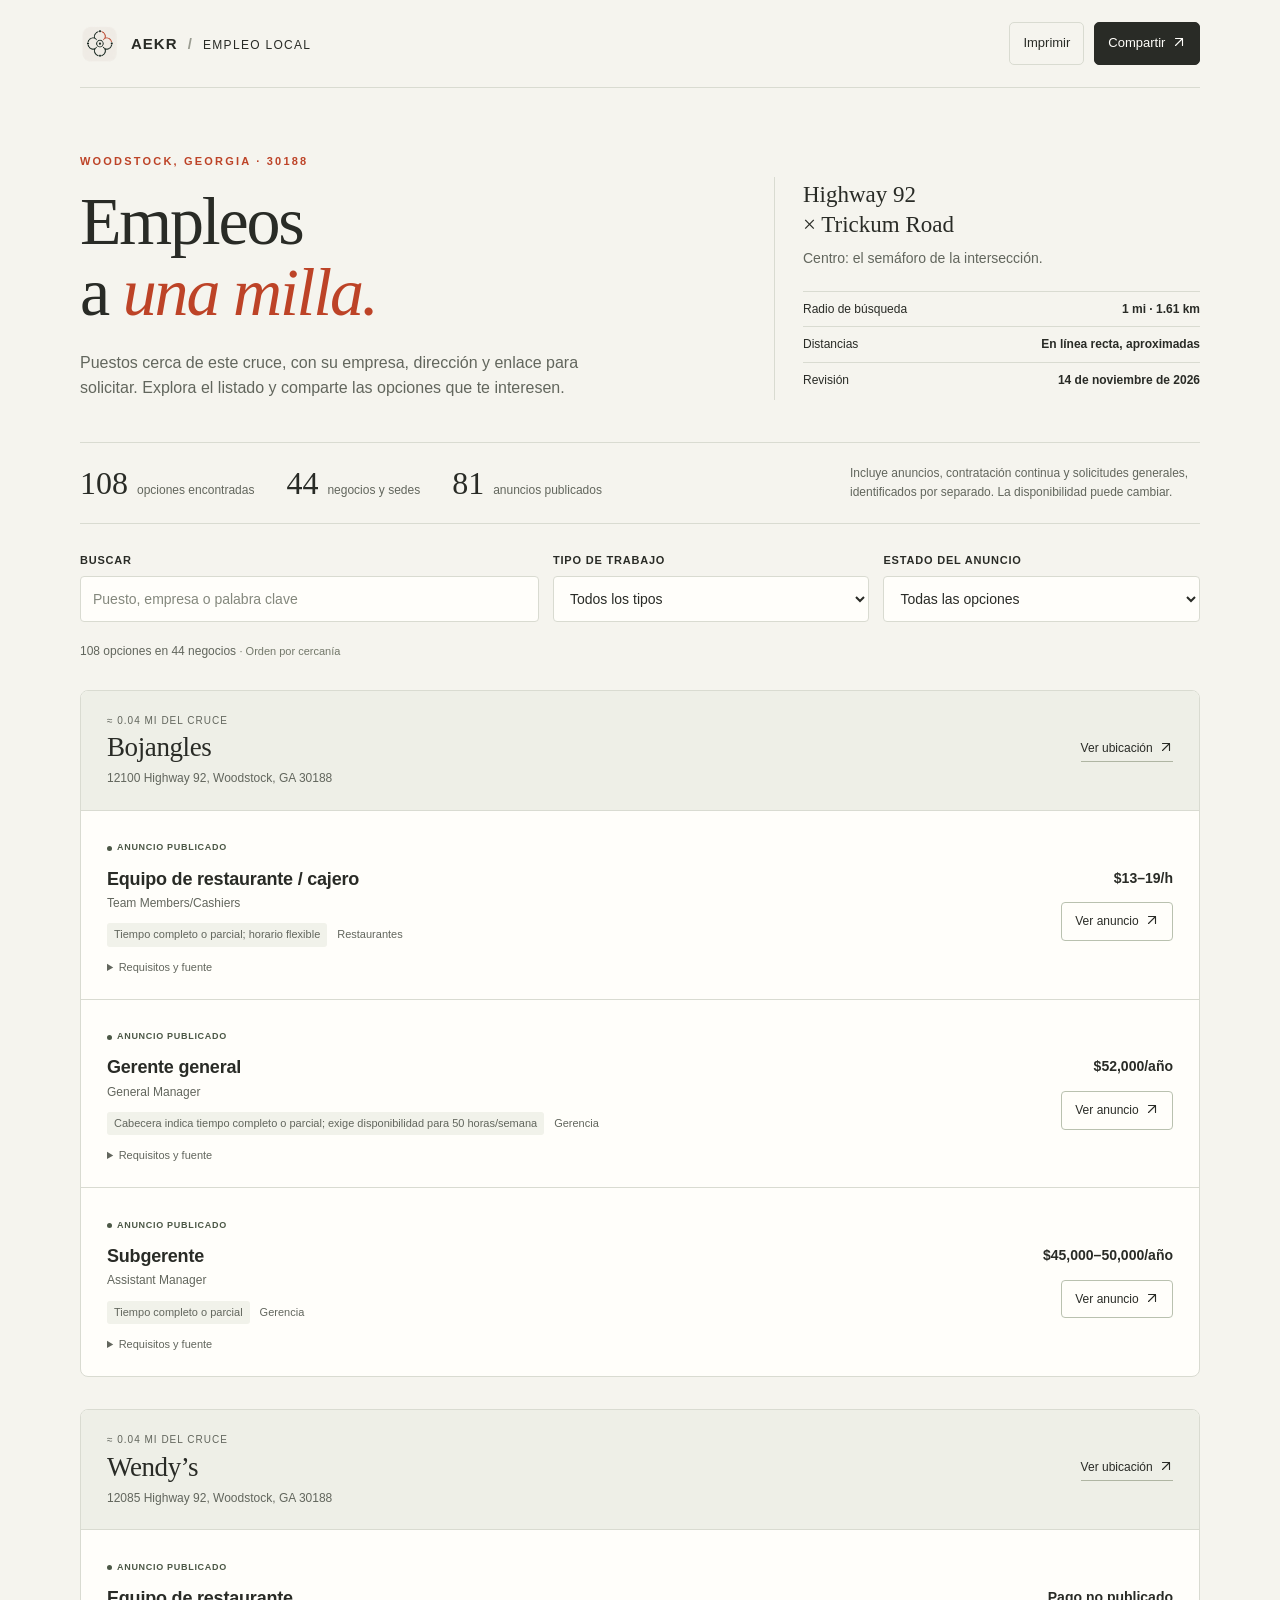
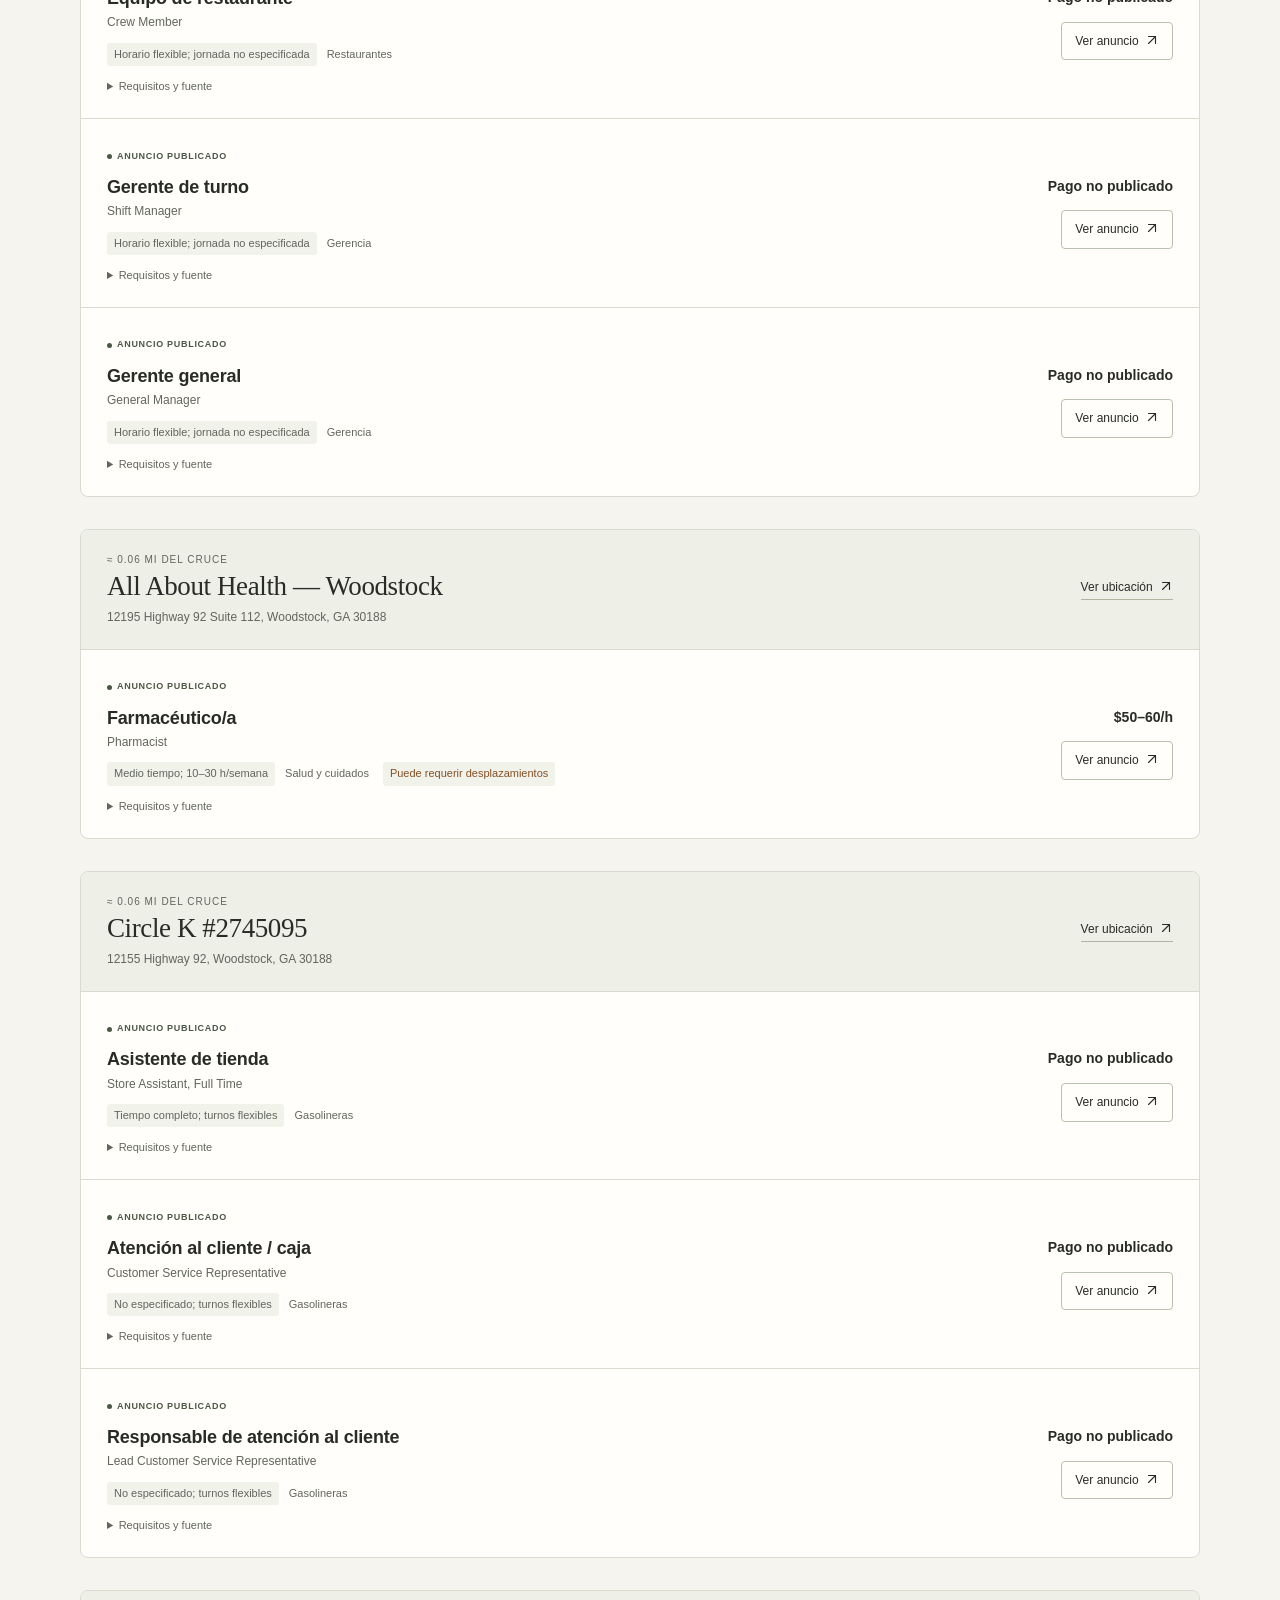
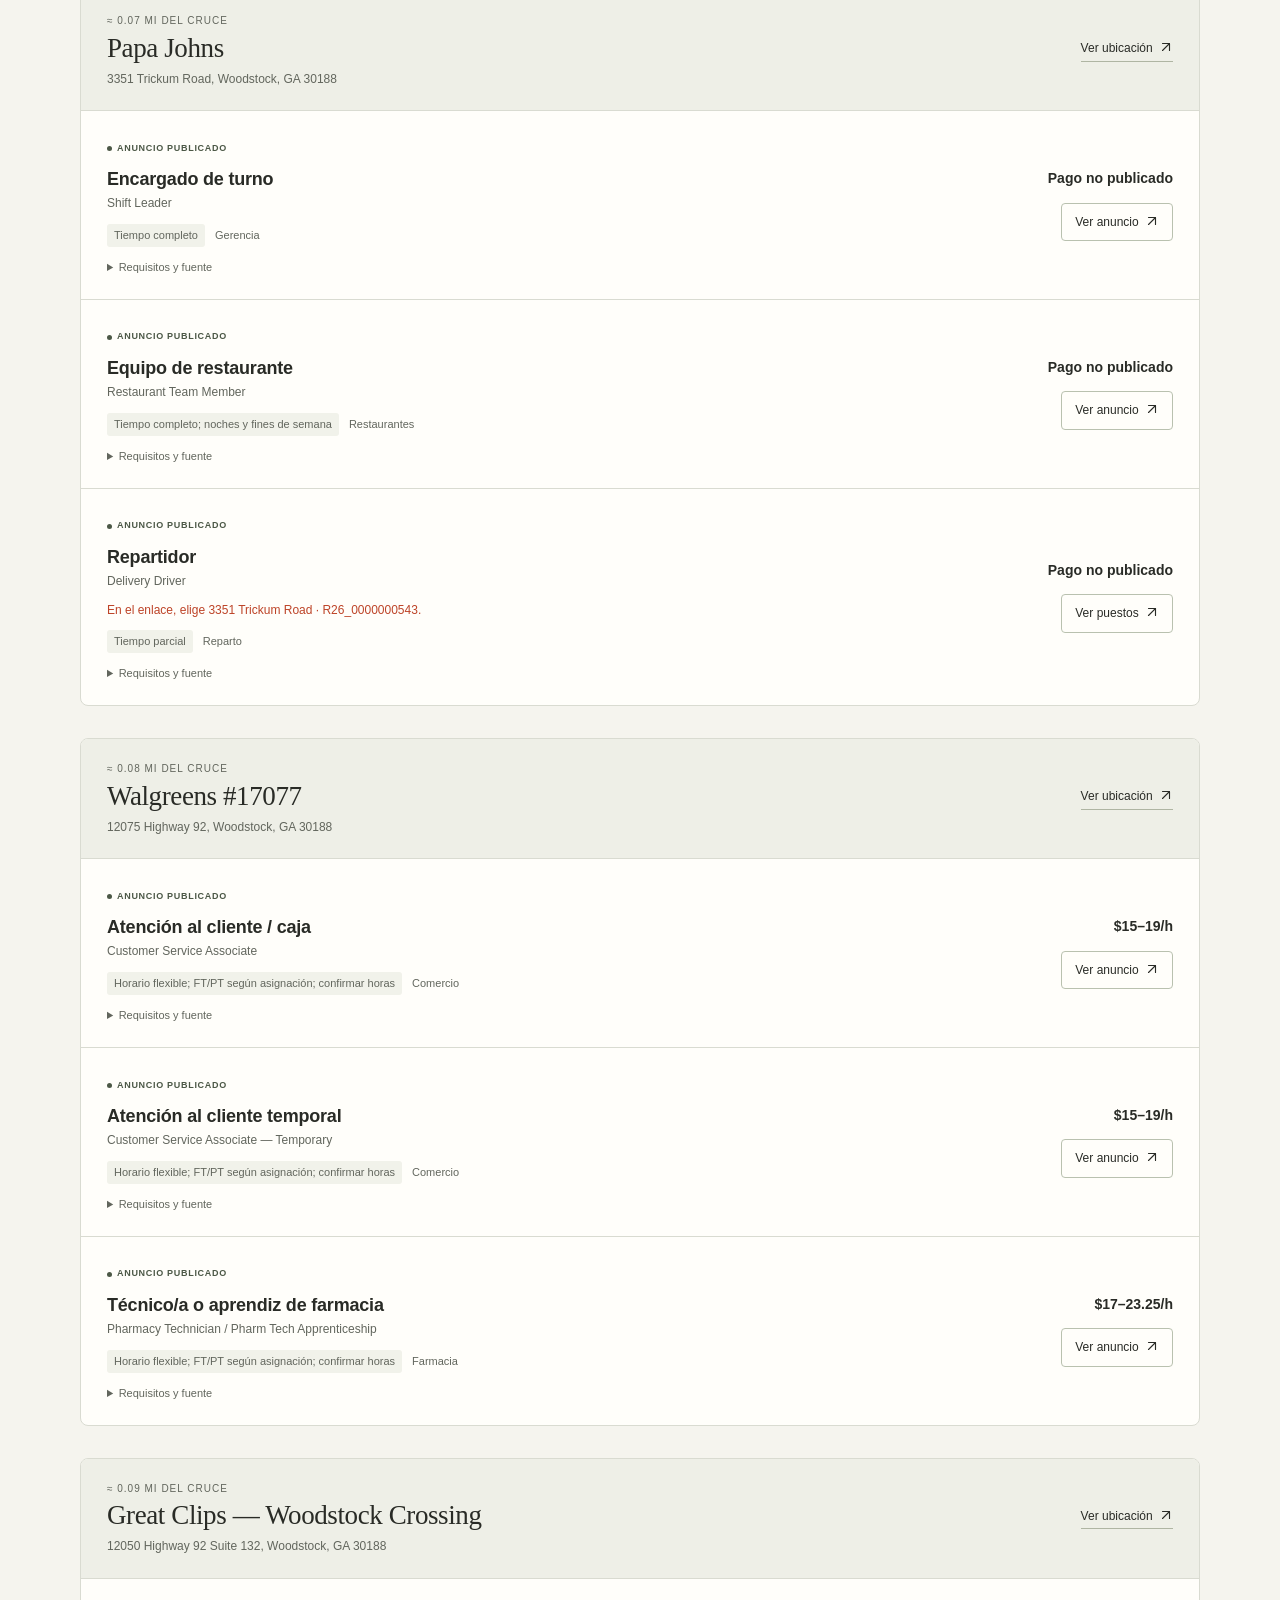
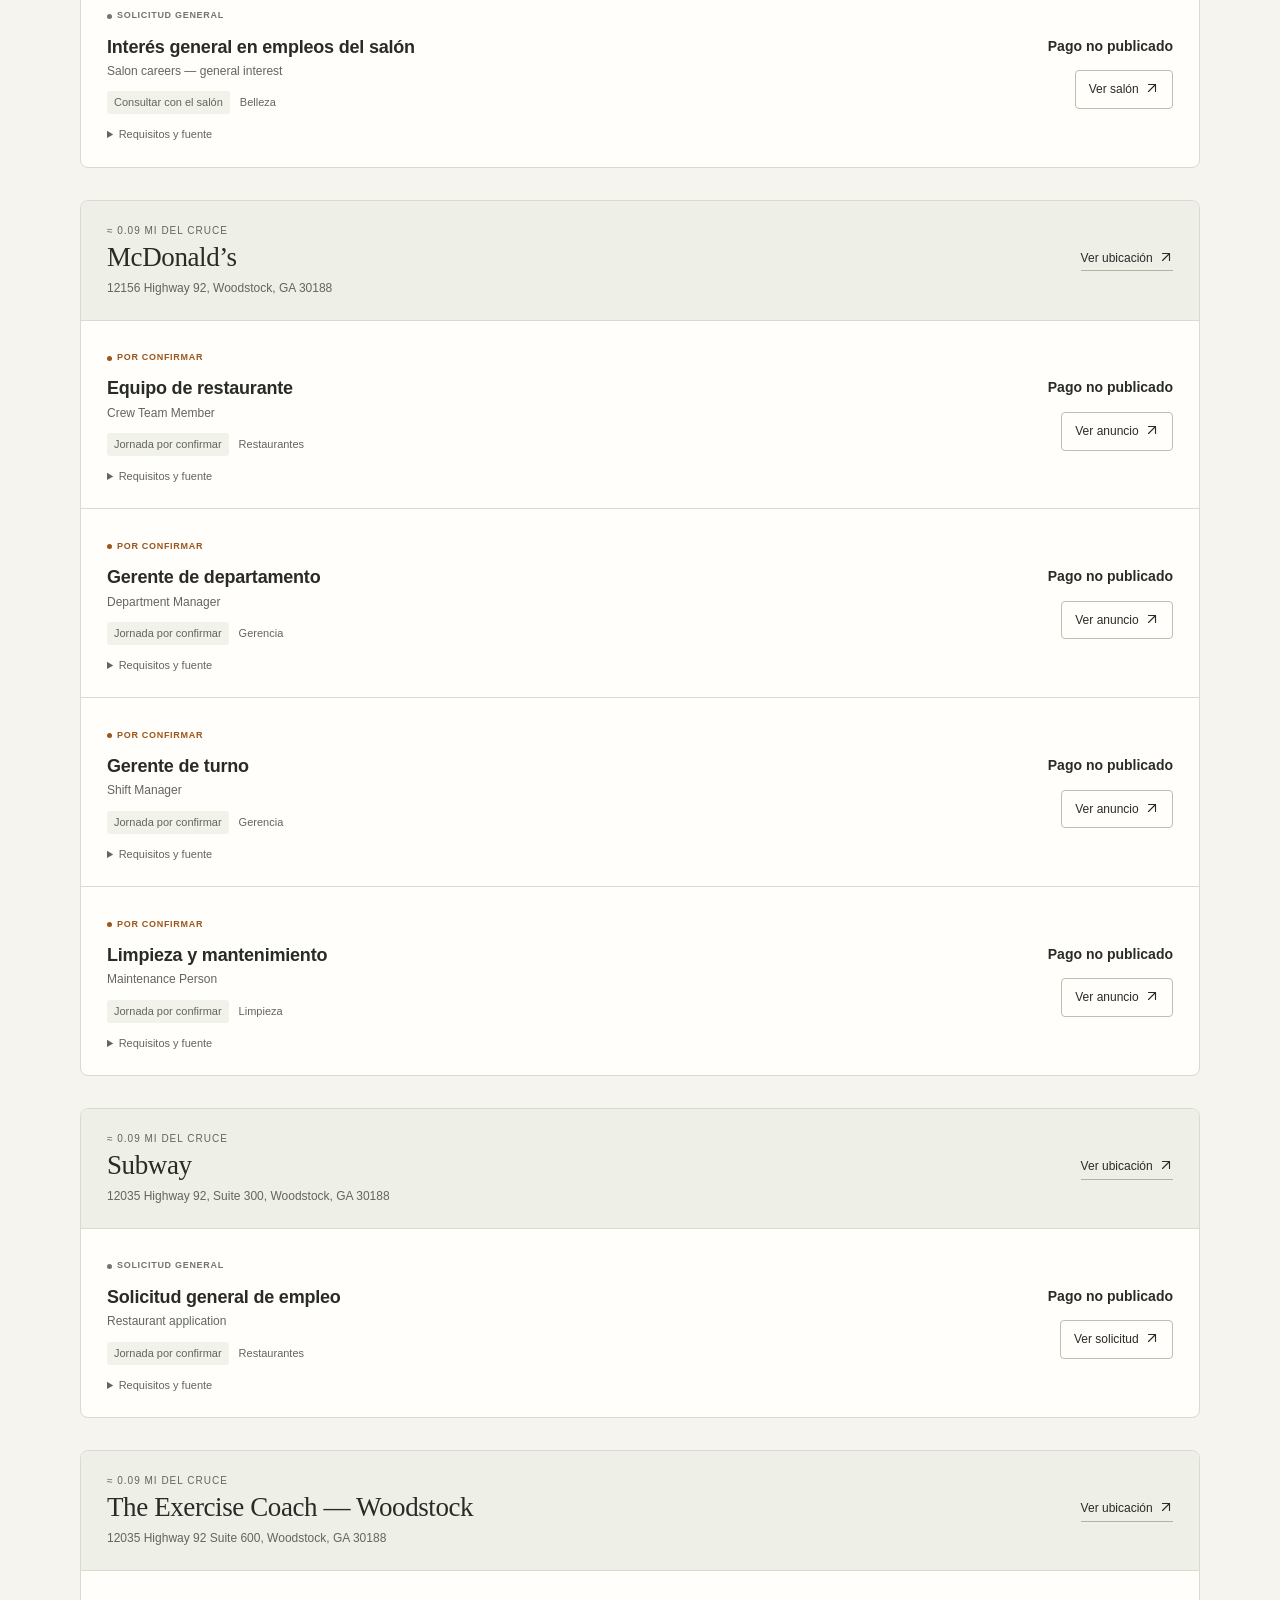
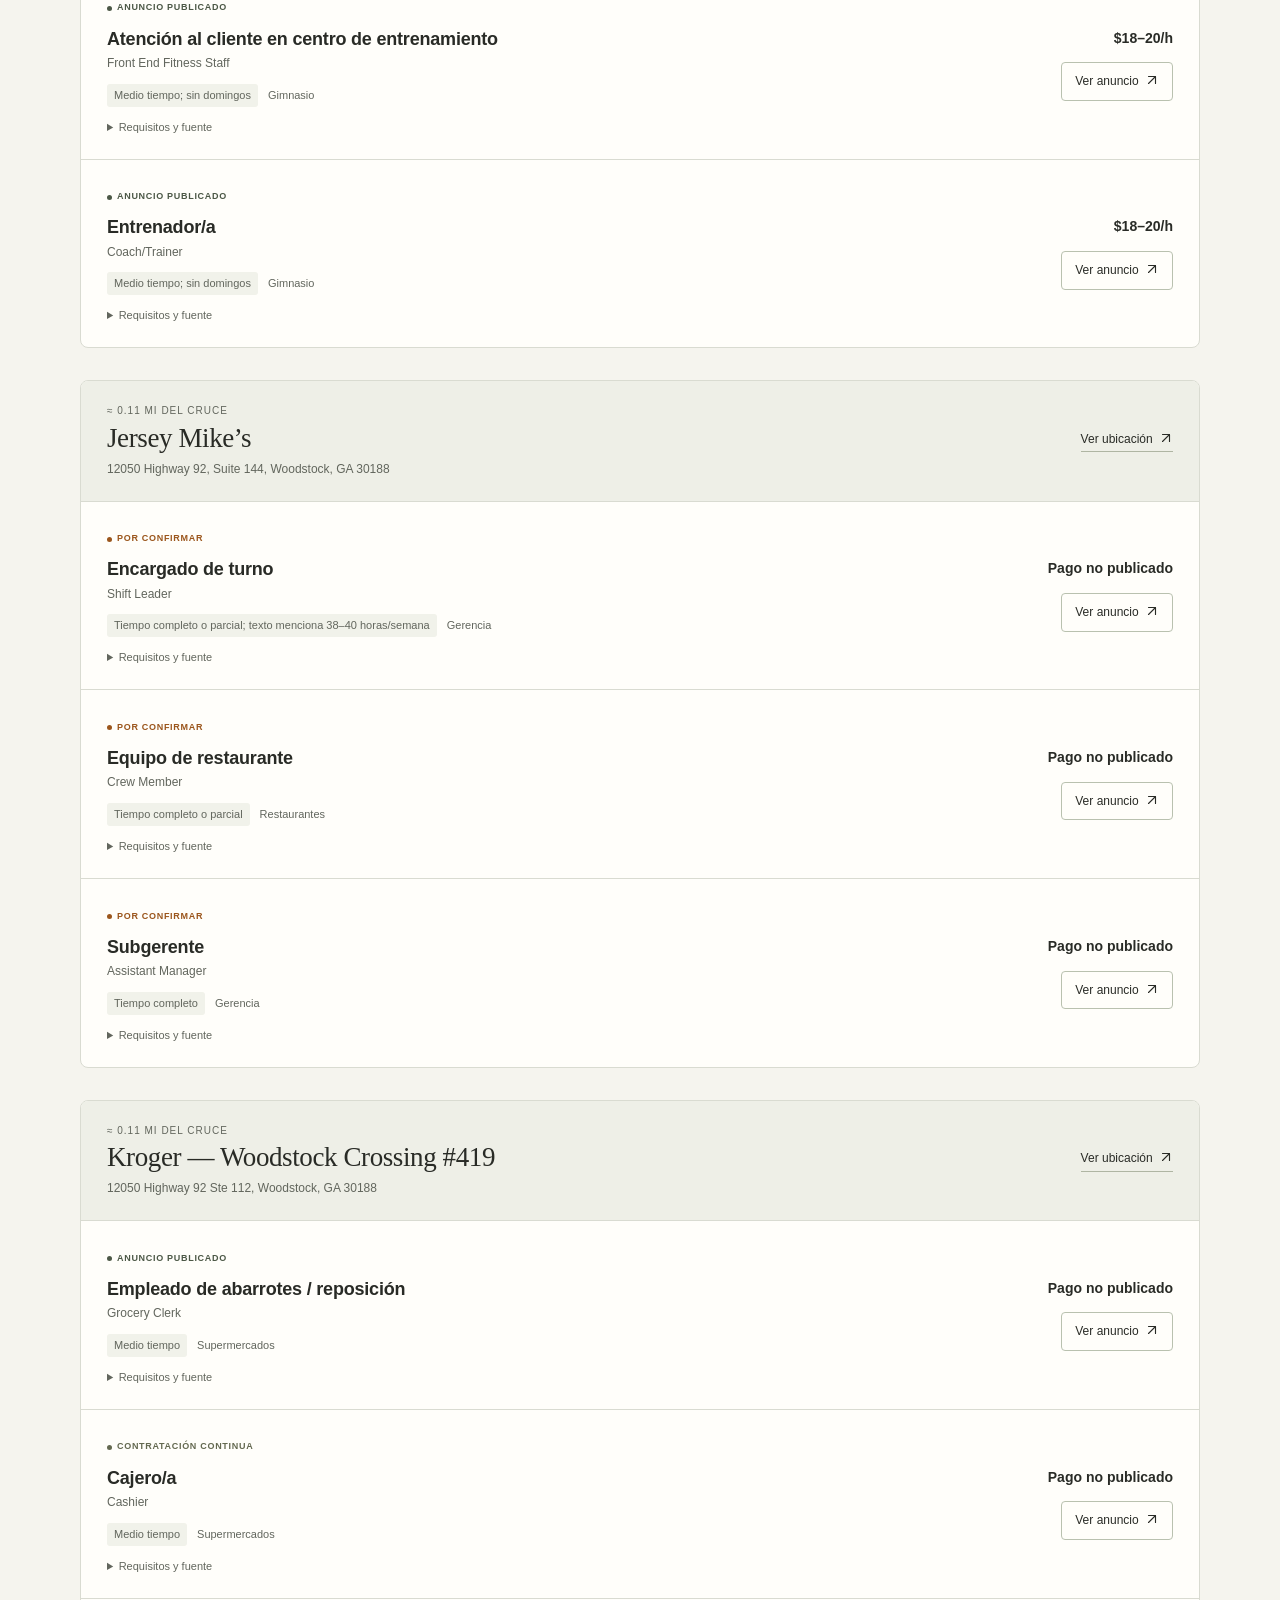
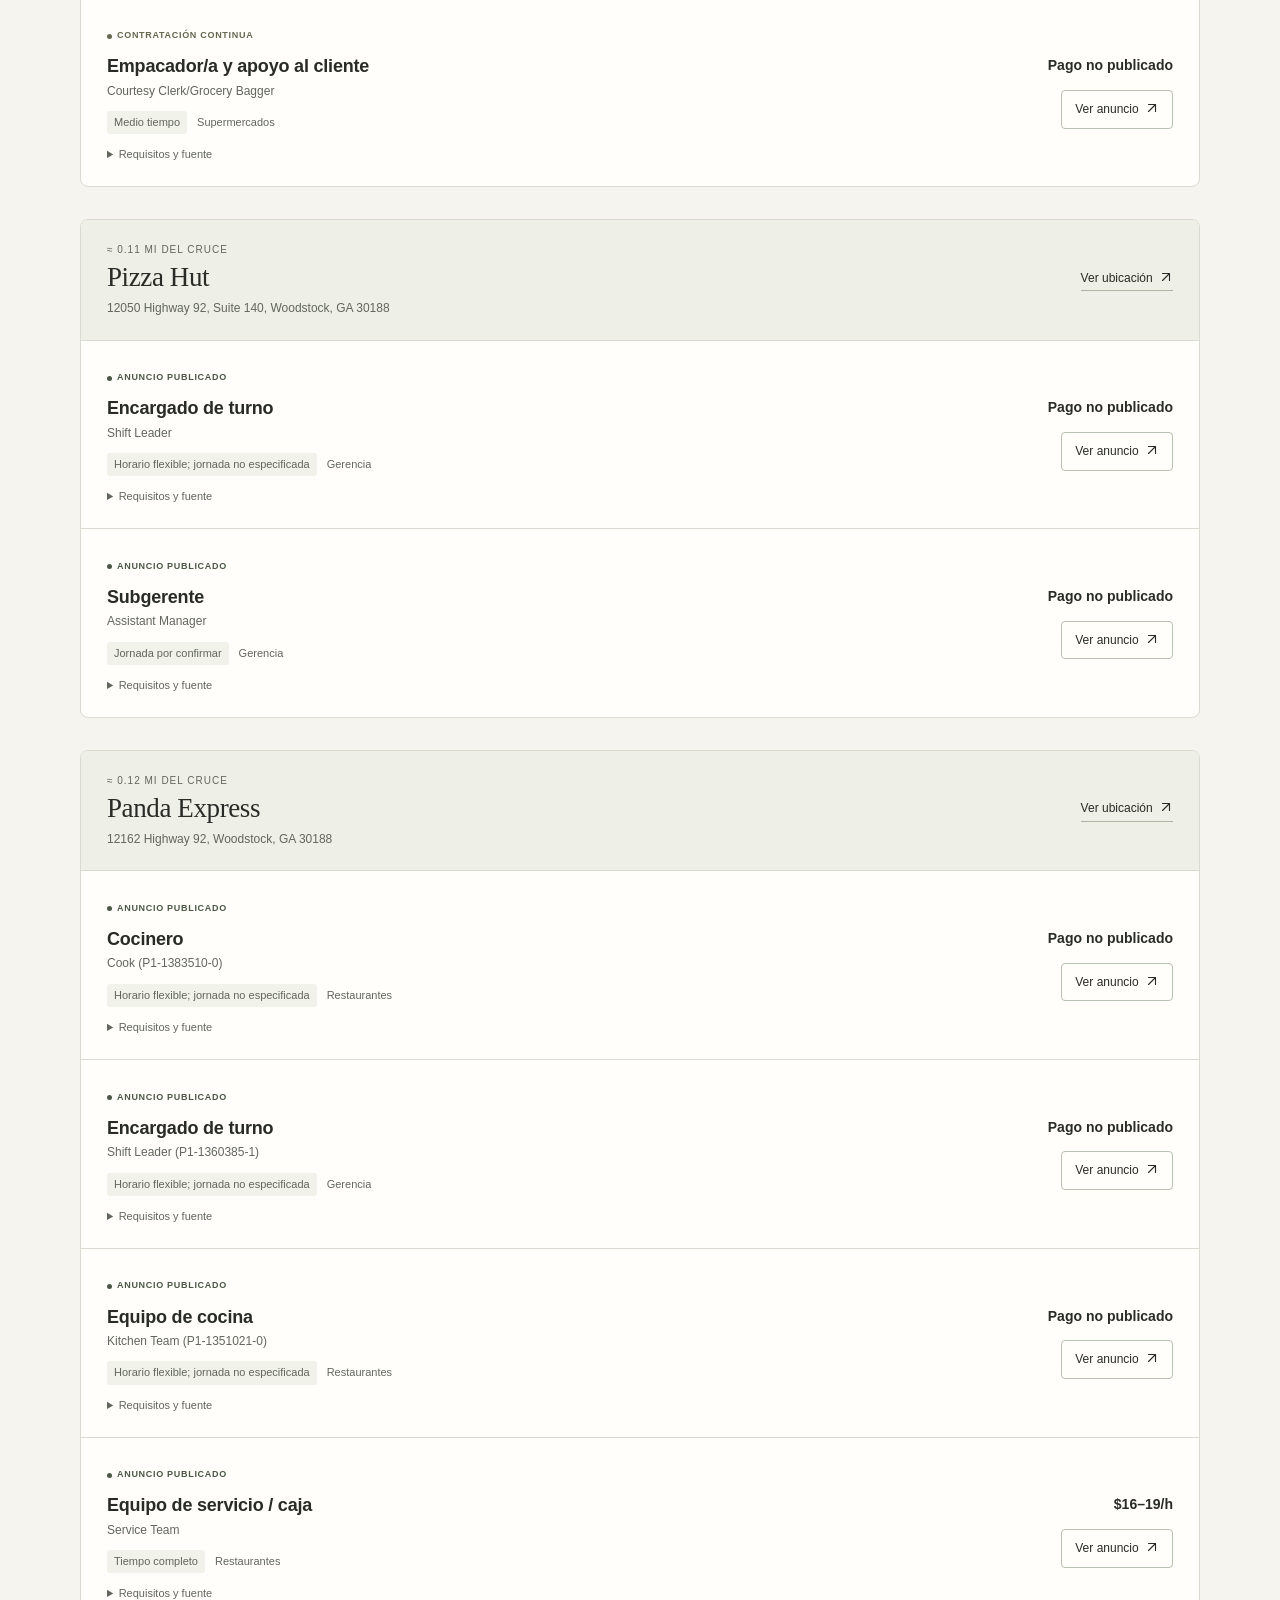
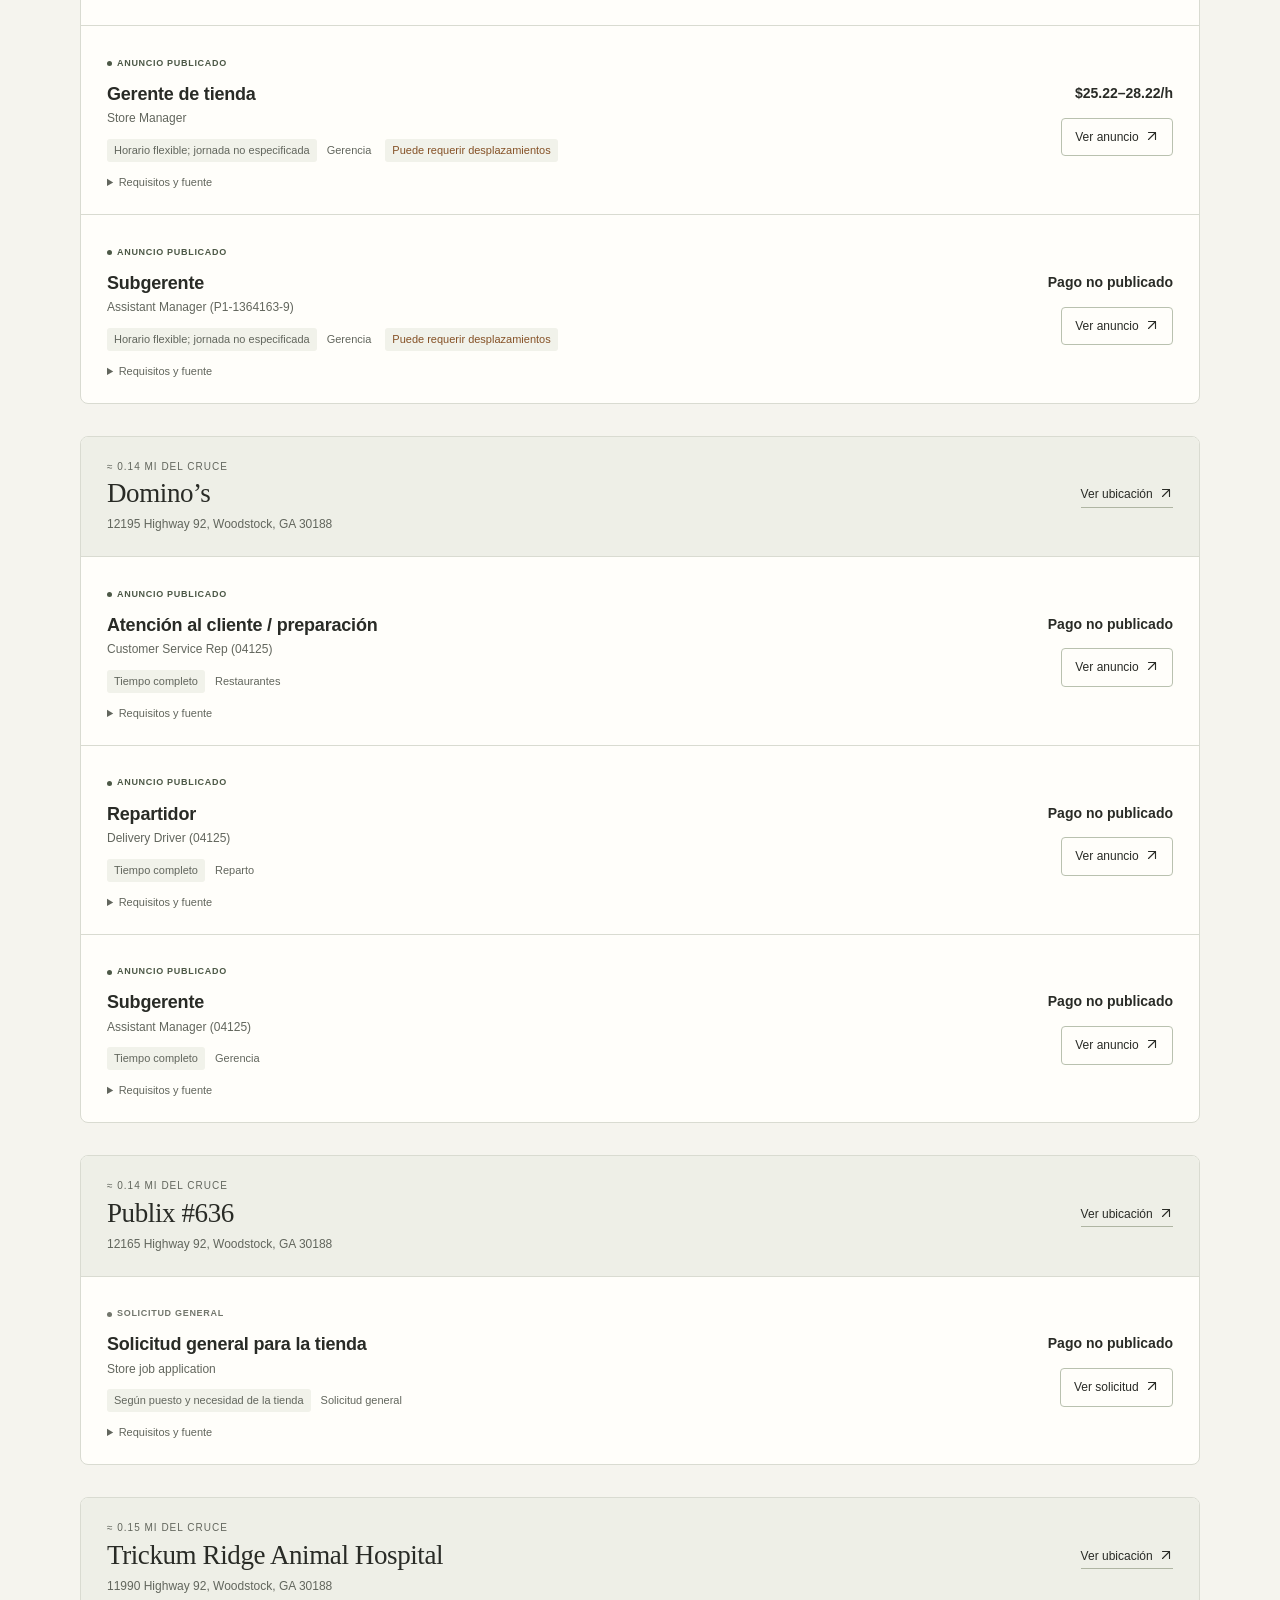
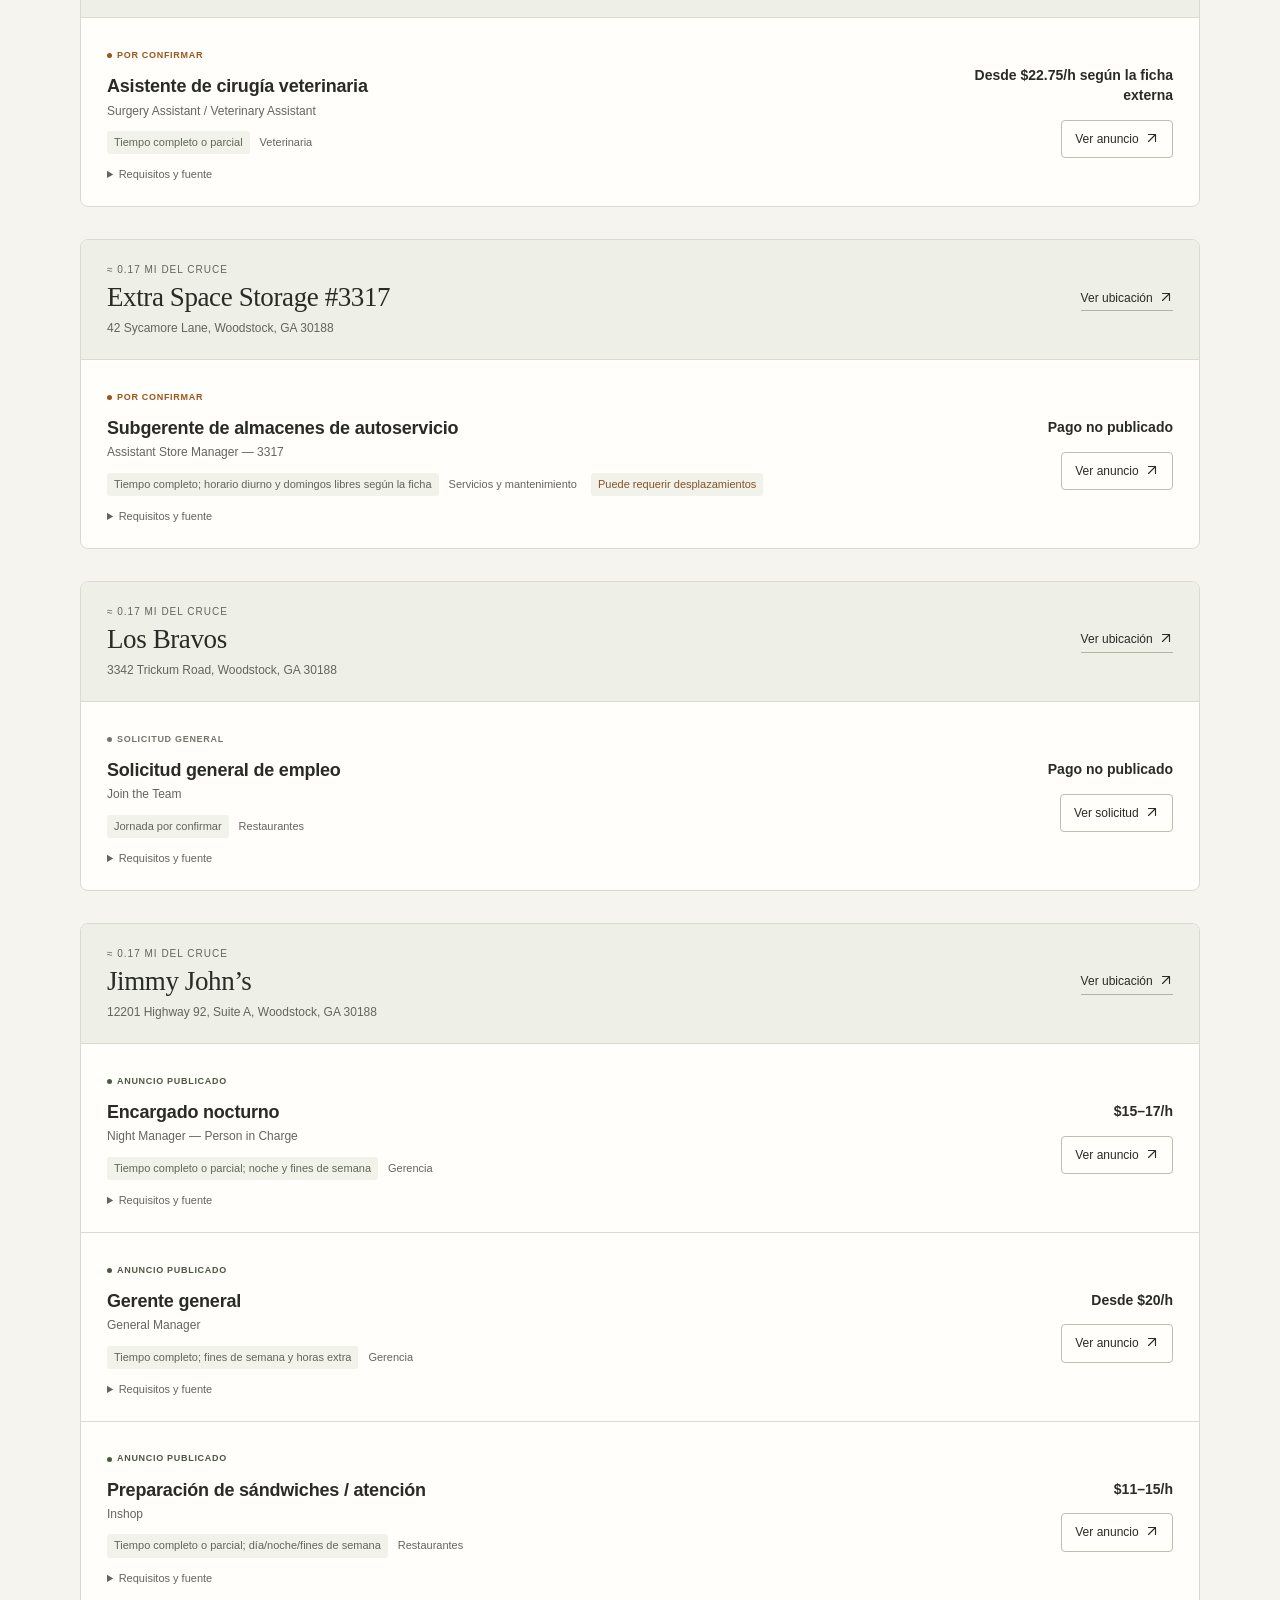
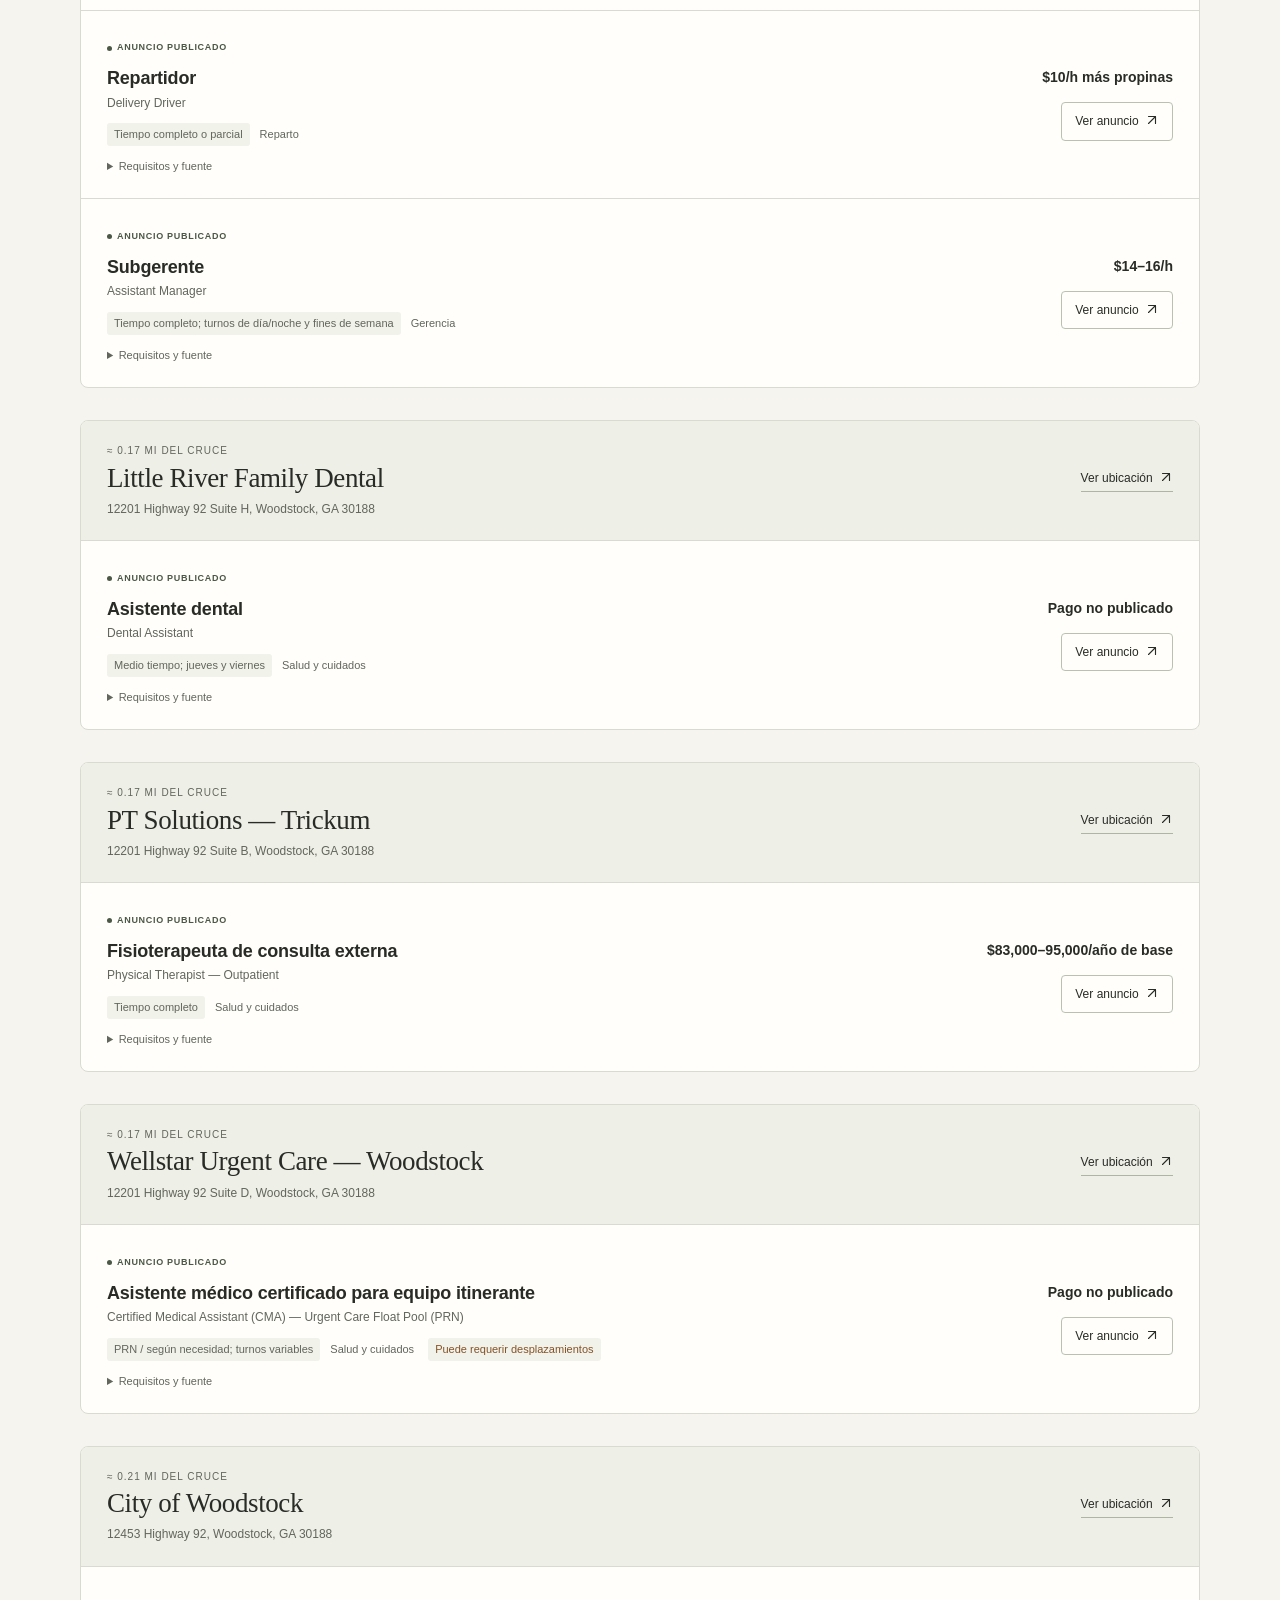
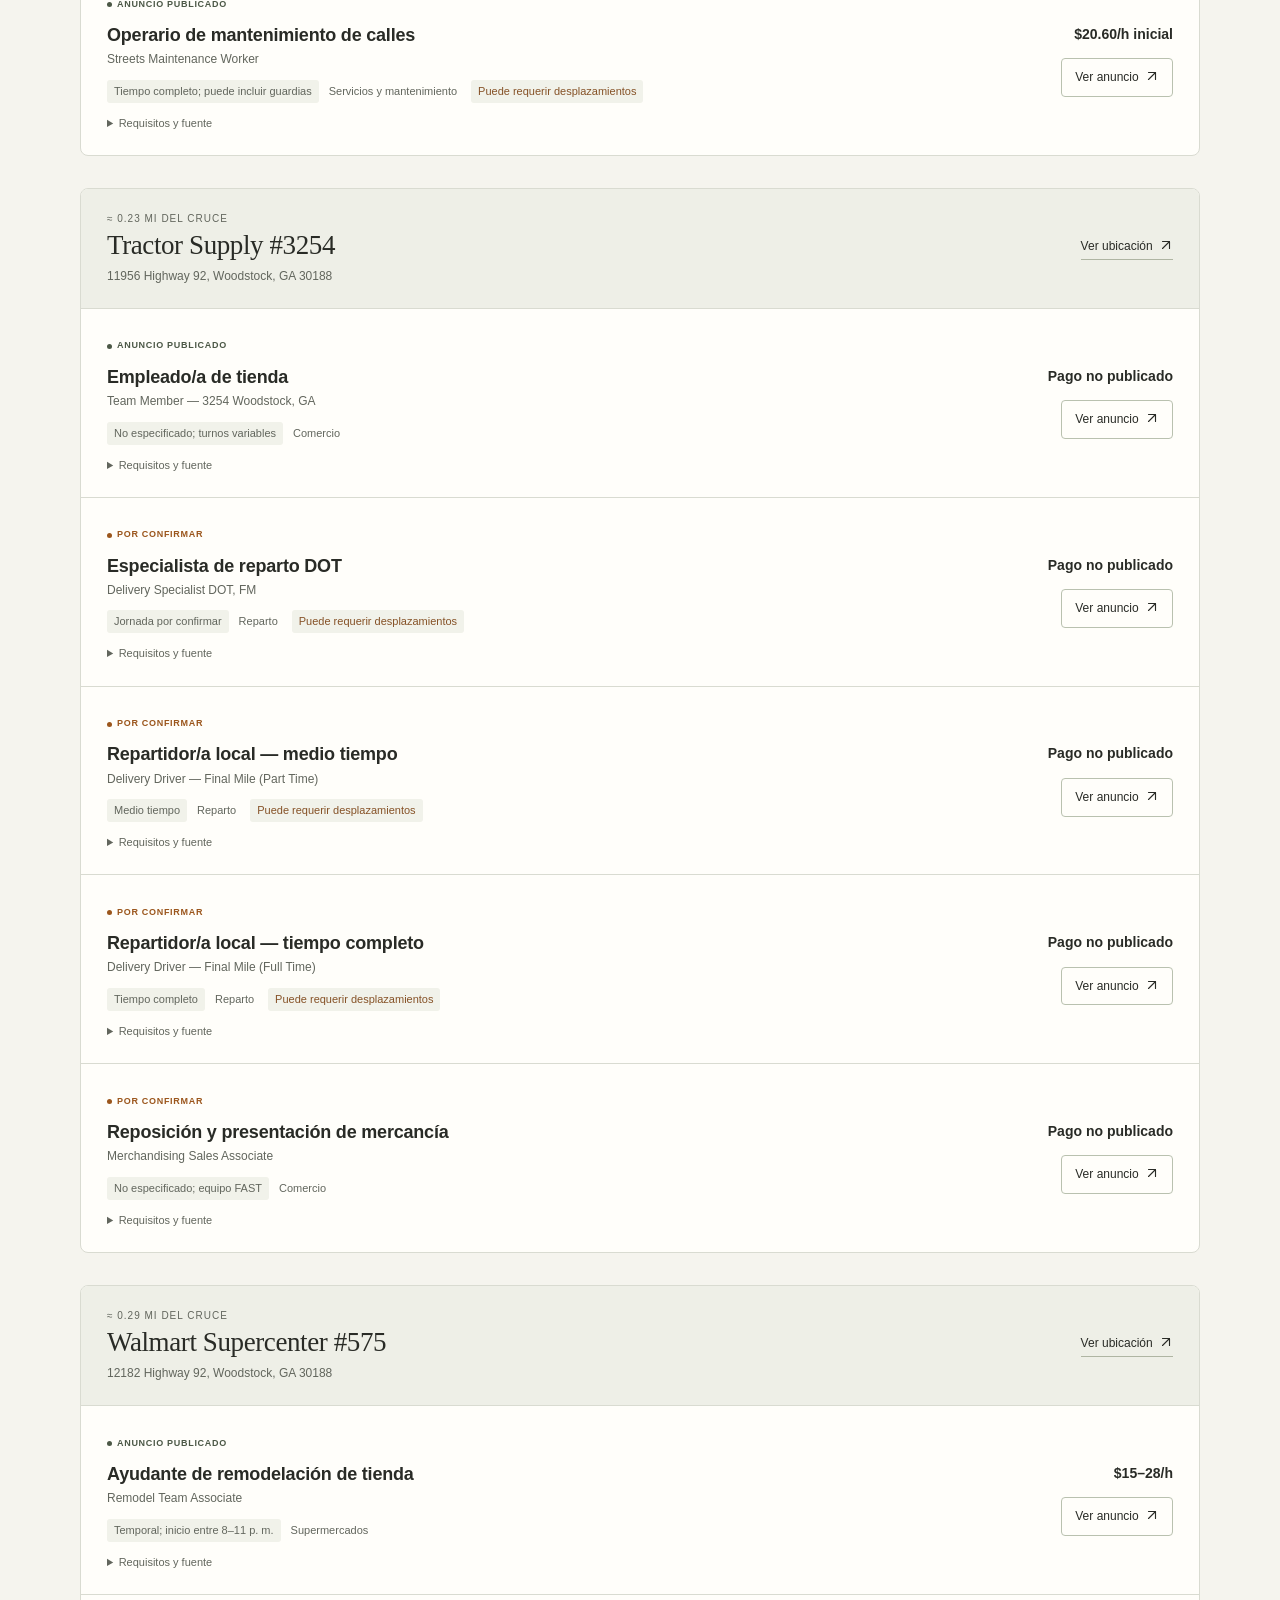
==== projects/woodstock-jobs/index.html @ 56c54902 "Add Woodstock one-mile job directory with dated sources and AEKR light design" ====
<!doctype html>
<html lang="es">
<head>
  <meta charset="utf-8">
  <meta name="viewport" content="width=device-width, initial-scale=1">
  <meta name="theme-color" content="#f5f4ee">
  <meta name="color-scheme" content="light">
  <title>Empleos a una milla · Woodstock | AEKR</title>
  <meta name="description" content="Empleos cerca de Highway 92 y Trickum Road, Woodstock, Georgia. Direcciones, salarios publicados y enlaces para solicitar. Revisión: 14 de noviembre de 2026.">
  <meta property="og:type" content="website">
  <meta property="og:title" content="Empleos a una milla · Woodstock">
  <meta property="og:description" content="Un listado local para compartir: puestos, empresas y enlaces cerca de Highway 92 × Trickum Road. Por AEKR.">
  <meta property="og:url" content="https://woodstock-jobs-aekr.edlopezpm.chatgpt.site/">
  <link rel="canonical" href="https://woodstock-jobs-aekr.edlopezpm.chatgpt.site/">
  <link rel="icon" href="[data-uri]">
  <style>
    :root{--paper:#f5f4ee;--white:#fffefa;--ink:#292b26;--muted:#62665d;--line:#d9dbd1;--accent:#bd4327;--soft:#e8ecdf;--serif:Georgia,'Times New Roman',serif;--sans:Arial,Helvetica,sans-serif}
    *{box-sizing:border-box}html{scroll-behavior:smooth;scroll-padding-top:24px}body{margin:0;background:var(--paper);color:var(--ink);font:16px/1.55 var(--sans)}a{color:inherit;text-underline-offset:4px;text-decoration-thickness:1px}button,input,select{font:inherit}button{cursor:pointer}button,a,input,select,summary{-webkit-tap-highlight-color:transparent}button:focus-visible,a:focus-visible,input:focus-visible,select:focus-visible,summary:focus-visible{outline:3px solid var(--accent);outline-offset:4px}button:disabled{cursor:wait;opacity:.6}[hidden]{display:none!important}.shell{width:min(1120px,calc(100% - 80px));margin-inline:auto}.skip{position:absolute;top:-70px;left:16px;z-index:20;background:var(--ink);color:white;padding:10px 16px}.skip:focus{top:10px}
    .site-header{display:flex;align-items:center;justify-content:space-between;gap:20px;padding-block:22px;border-bottom:1px solid var(--line)}.brand{display:flex;align-items:center;gap:11px;text-decoration:none;font-weight:700;letter-spacing:1px;font-size:15px}.brand img{width:40px;height:40px}.brand-divider{color:#9a9c91;margin-inline:5px}.brand-sub{font-size:12px;font-weight:400;letter-spacing:1.3px}.header-actions{display:flex;gap:10px}.quiet-button{border:1px solid var(--line);background:transparent;border-radius:5px;padding:9px 13px;min-height:43px;font-size:13px;color:var(--ink)}.quiet-button:hover{background:var(--soft)}.share-button{background:var(--ink);border-color:var(--ink);color:var(--white)}.share-button:hover{background:#41463a}
    .hero{display:grid;grid-template-columns:1.5fr 1fr;gap:55px;align-items:end;padding:65px 0 42px}.eyebrow{font-size:11px;letter-spacing:2.2px;text-transform:uppercase;font-weight:700;color:var(--accent);margin:0 0 16px}.hero h1{font:normal clamp(44px,5.5vw,68px)/1.05 var(--serif);letter-spacing:-2.2px;margin:0 0 22px}.hero h1 em{font-weight:normal;color:var(--accent)}.hero-intro{max-width:500px;color:var(--muted);margin:0;font-size:16px}.hero-meta{border-left:1px solid var(--line);padding:3px 0 3px 28px}.place-name{font:normal 23px/1.3 var(--serif);margin:0 0 8px}.city{margin:0 0 21px;color:var(--muted);font-size:14px}.meta-item{display:flex;justify-content:space-between;gap:20px;font-size:12px;padding-block:8px;border-top:1px solid var(--line)}.meta-item strong{font-weight:600}.intro-line{display:flex;justify-content:space-between;gap:20px;align-items:center;padding:21px 0;border-top:1px solid var(--line);border-bottom:1px solid var(--line)}.numbers{display:flex;gap:32px}.number{display:flex;align-items:baseline;gap:9px}.number strong{font:normal 32px/1 var(--serif)}.number span{font-size:12px;color:var(--muted)}.snapshot-note{max-width:350px;margin:0;font-size:12px;color:var(--muted)}
    .filters{display:grid;grid-template-columns:minmax(220px,1.45fr) minmax(160px,1fr) minmax(170px,1fr);gap:14px;margin:28px 0 16px}.field{display:flex;flex-direction:column;gap:7px}.field label{font-size:11px;letter-spacing:.8px;font-weight:700;text-transform:uppercase}.field input,.field select{width:100%;height:46px;padding:11px 12px;color:var(--ink);background:var(--white);border:1px solid var(--line);border-radius:4px;font-size:14px}.field input::placeholder{color:#84887d}.result-bar{display:flex;justify-content:space-between;gap:16px;align-items:center;font-size:12px;color:var(--muted);margin:0 0 24px;min-height:28px}.result-bar p{margin:0}.reset{border:0;background:transparent;padding:5px 0;color:var(--accent);text-decoration:underline;text-underline-offset:4px}.order-note{color:#73786a;font-size:11px}.employer{margin:0 0 32px;border:1px solid var(--line);border-radius:8px;background:var(--white);overflow:hidden}.employer-heading{display:flex;align-items:center;justify-content:space-between;gap:24px;padding:22px 26px;background:#eeefe7;border-bottom:1px solid var(--line)}.employer-distance{margin:0 0 4px;font-size:10px;letter-spacing:1px;text-transform:uppercase;color:var(--muted)}.employer h2{font:normal 27px/1.15 var(--serif);margin:0 0 6px;letter-spacing:-.4px}.address{font-size:12px;color:var(--muted);margin:0}.map-link{white-space:nowrap;font-size:12px;text-decoration:none;border-bottom:1px solid #afb5a3;padding-bottom:3px}.map-link:hover{color:var(--accent)}.job{display:grid;grid-template-columns:minmax(0,1fr) 210px;gap:25px;padding:23px 26px;border-bottom:1px solid var(--line)}.job:last-child{border-bottom:0}.job h3{font-size:18px;line-height:1.35;font-weight:600;margin:8px 0 3px;letter-spacing:-.2px}.original-title{font-size:12px;color:var(--muted);margin:0 0 11px}.status{display:inline-flex;align-items:center;gap:5px;font-size:9px;font-weight:700;letter-spacing:.7px;text-transform:uppercase;color:#4c5846}.status::before{content:'';width:5px;height:5px;border-radius:50%;background:currentColor}.status-unconfirmed{color:#9b561c}.status-general{color:#72766c}.status-continuous{color:#646950}.job-meta{display:flex;gap:7px;flex-wrap:wrap;margin:0;font-size:11px;color:var(--muted)}.job-meta>span{padding:3px 7px;background:#f1f2ea;border-radius:3px}.job-meta .category{background:transparent;padding-left:3px}.job-action{align-self:center;text-align:right}.pay{font-size:14px;font-weight:600;line-height:1.4;margin:0 0 14px}.apply-link{display:inline-block;padding:9px 13px;border:1px solid #b9c1af;border-radius:4px;font-size:12px;text-decoration:none;min-height:38px;background:transparent}.apply-link:hover{background:var(--ink);border-color:var(--ink);color:var(--white)}.job-details{font-size:12px;margin-top:12px;color:var(--muted)}.job-details summary{cursor:pointer;display:list-item;width:fit-content;font-size:11px}.job-details[open] summary{color:var(--accent)}.job-details div{padding-top:4px;max-width:610px}.job-details p{margin:9px 0 0;line-height:1.6}.job-details strong{font-weight:600;color:var(--ink)}.source-line{font-size:11px}.text-link{color:var(--accent)}.empty{text-align:center;border:1px dashed var(--line);padding:50px 25px;border-radius:8px;margin-bottom:32px}.empty h2{font:normal 27px var(--serif);margin:0 0 10px}.empty p{font-size:14px;color:var(--muted)}
    .method{margin:50px 0 35px;border-top:1px solid var(--line);padding-top:22px}.method summary{font:normal 23px var(--serif);cursor:pointer}.method-content{font-size:13px;color:var(--muted);max-width:780px;padding-top:12px}.method-content p{margin:12px 0}.method-content ul{padding-left:20px}.method-content li{margin-block:8px}.site-footer{border-top:1px solid var(--line);padding:24px 0 35px;display:flex;align-items:center;justify-content:space-between;gap:20px;font-size:11px;color:var(--muted)}.footer-wordmark{font-size:15px;font-weight:700;letter-spacing:2px;color:var(--ink)}.footer-wordmark b{color:var(--accent)}.site-footer a{margin-left:16px}.toast{position:fixed;bottom:22px;left:50%;transform:translateX(-50%);padding:12px 18px;background:var(--ink);color:white;border-radius:6px;font-size:13px;max-width:calc(100% - 30px);z-index:30;box-shadow:0 3px 18px #0002}.copy-dialog{border:1px solid var(--line);border-radius:8px;padding:24px;background:var(--white);color:var(--ink);width:min(510px,calc(100% - 30px))}.copy-dialog::backdrop{background:#20251c66}.copy-dialog h2{font:normal 25px var(--serif);margin:0 0 12px}.copy-dialog p{font-size:13px;color:var(--muted)}.copy-dialog input{width:100%;padding:12px;border:1px solid var(--line);font-size:13px}.copy-dialog button{margin-top:15px}.no-js{padding:12px 16px;background:var(--soft);font-size:13px}
    .location-hint{font-size:12px;color:var(--accent);margin:0 0 10px}.travel-note{color:#855126}
    .external-icon{display:inline-block;width:14px;height:14px;vertical-align:-2px;margin-left:3px}
    @media(max-width:800px){.shell{width:calc(100% - 40px)}.hero{gap:28px;padding-top:42px;grid-template-columns:1.3fr 1fr}.hero h1{font-size:50px}.hero-meta{padding-left:20px}.place-name{font-size:20px}.numbers{gap:22px}.snapshot-note{max-width:280px}.filters{grid-template-columns:1.2fr 1fr 1fr}.job{grid-template-columns:minmax(0,1fr) 170px;gap:20px;padding-inline:22px}.employer-heading{padding-inline:22px}}
    @media(max-width:580px){.shell{width:calc(100% - 32px)}.site-header{padding-block:16px;gap:10px}.brand{gap:7px;font-size:14px}.brand img{width:33px;height:33px}.brand-divider{margin-inline:2px}.brand-sub{font-size:9px;letter-spacing:.5px}.header-actions{gap:7px}.quiet-button{padding:8px 10px;font-size:11px;min-height:39px}.print-button{display:none}.hero{grid-template-columns:1fr;gap:24px;padding:34px 0 26px}.hero h1{font-size:49px;letter-spacing:-1.7px;margin-bottom:16px}.hero-intro{font-size:14px}.hero-meta{border-left:0;border-top:1px solid var(--line);padding:20px 0 0}.place-name{font-size:23px}.city{margin-bottom:12px}.meta-item{font-size:11px;padding-block:7px}.intro-line{display:block;padding-block:18px}.numbers{display:grid;grid-template-columns:repeat(3,minmax(0,1fr));gap:14px;margin-bottom:15px}.number{display:block;min-width:0}.number strong{display:block;font-size:30px;margin-bottom:6px}.number span{display:block;font-size:10px;line-height:1.3}.snapshot-note{max-width:none;font-size:11px}.filters{grid-template-columns:1fr 1fr;gap:12px;margin-top:23px}.field:first-child{grid-column:1/-1}.field label{font-size:10px}.field input,.field select{font-size:13px;padding:10px;height:44px}.result-bar{align-items:flex-start;margin-bottom:18px}.order-note{display:block;margin-top:4px}.employer{margin-bottom:22px;border-radius:6px}.employer-heading{display:block;padding:18px}.employer h2{font-size:25px}.address{font-size:11px;line-height:1.5}.map-link{display:inline-block;margin-top:10px;font-size:11px}.job{padding:19px 18px;grid-template-columns:1fr;gap:13px}.job h3{font-size:17px}.job-action{display:flex;justify-content:space-between;gap:15px;align-items:center;text-align:left}.pay{font-size:13px;margin:0;max-width:65%}.apply-link{font-size:11px;white-space:nowrap;padding:8px 11px}.original-title{font-size:11px}.job-meta{font-size:10px}.job-details summary{font-size:11px}.status{font-size:8px}.method{margin-top:35px}.method summary{font-size:21px}.site-footer{align-items:flex-start}.site-footer>div:last-child{max-width:220px;text-align:right}.site-footer a{display:inline-block;margin:0 0 8px 12px}}
    @media(max-width:360px){.brand-sub,.brand-divider{display:none}.hero h1{font-size:46px}.header-actions{flex-shrink:0}.share-button{white-space:nowrap}}
    @media(prefers-reduced-motion:reduce){html{scroll-behavior:auto}}
    @media print{body{background:#fff;font-size:11px}.shell{width:100%}.header-actions,.filters,.result-bar,.map-link,.job-details,.method,.toast,.copy-dialog{display:none!important}.hero{padding:20px 0;gap:20px}.hero h1{font-size:37px}.hero-meta{font-size:10px}.hero-intro,.snapshot-note{font-size:10px}.intro-line{padding:13px 0;margin-bottom:20px}.employer{break-inside:auto;border-radius:0;margin-bottom:18px}.employer-heading{break-after:avoid;padding:11px 15px}.employer h2{font-size:21px}.job{break-inside:avoid;padding:12px 15px;grid-template-columns:1fr 170px}.job h3{font-size:13px}.job-meta,.original-title{font-size:9px}.pay{font-size:11px}.apply-link{font-size:10px;padding:6px 8px}.employer-distance,.status{font-size:8px}.site-footer{padding:15px 0}a{text-decoration:none}}
  </style>
</head>
<body>
  <a class="skip" href="#listado">Saltar al listado de empleos</a>
  <header class="site-header shell">
    <a class="brand" href="https://aekr.io/" target="_blank" rel="noopener noreferrer" aria-label="AEKR"><img src="[data-uri]" alt="" width="40" height="40"><span>AEKR <span class="brand-divider">/</span> <span class="brand-sub">EMPLEO LOCAL</span></span></a>
    <div class="header-actions"><button class="quiet-button print-button" id="print" type="button">Imprimir</button><button class="quiet-button share-button" id="share" type="button">Compartir <svg class="external-icon" viewBox="0 0 16 16" aria-hidden="true" fill="none"><path d="M4 12 12 4M4 4h8v8" stroke="currentColor" stroke-width="1.3" stroke-linecap="round" stroke-linejoin="round"/></svg></button></div>
  </header>
  <main class="shell">
    <section class="hero" aria-labelledby="page-title">
      <div><p class="eyebrow">Woodstock, Georgia · 30188</p><h1 id="page-title">Empleos<br>a <em>una milla.</em></h1><p class="hero-intro">Puestos cerca de este cruce, con su empresa, dirección y enlace para solicitar. Explora el listado y comparte las opciones que te interesen.</p></div>
      <aside class="hero-meta" aria-label="Área y fecha de la búsqueda"><p class="place-name">Highway 92<br>× Trickum Road</p><p class="city">Centro: el semáforo de la intersección.</p><div class="meta-item"><span>Radio de búsqueda</span><strong>1 mi · 1.61 km</strong></div><div class="meta-item"><span>Distancias</span><strong>En línea recta, aproximadas</strong></div><div class="meta-item"><span>Revisión</span><strong>14 de noviembre de 2026</strong></div></aside>
    </section>
    <div class="intro-line"><div class="numbers"><div class="number"><strong>108</strong><span>opciones encontradas</span></div><div class="number"><strong>44</strong><span>negocios y sedes</span></div><div class="number"><strong>81</strong><span>anuncios publicados</span></div></div><p class="snapshot-note">Incluye anuncios, contratación continua y solicitudes generales, identificados por separado. La disponibilidad puede cambiar.</p></div>
    <noscript><p class="no-js">Puedes consultar todos los puestos y sus enlaces. Activa JavaScript para usar los filtros y el botón de compartir.</p></noscript>
    <form class="filters" id="filters" role="search" aria-label="Filtrar empleos">
      <div class="field"><label for="search">Buscar</label><input id="search" type="search" placeholder="Puesto, empresa o palabra clave" autocomplete="off"></div>
      <div class="field"><label for="category">Tipo de trabajo</label><select id="category"><option value="">Todos los tipos</option><option value="Automotriz">Automotriz</option><option value="Belleza">Belleza</option><option value="Cocina y alimentos">Cocina y alimentos</option><option value="Comercio">Comercio</option><option value="Farmacia">Farmacia</option><option value="Gasolineras">Gasolineras</option><option value="Gerencia">Gerencia</option><option value="Gimnasio">Gimnasio</option><option value="Limpieza">Limpieza</option><option value="Oficina y banca">Oficina y banca</option><option value="Reparto">Reparto</option><option value="Restaurantes">Restaurantes</option><option value="Salud y cuidados">Salud y cuidados</option><option value="Servicios y mantenimiento">Servicios y mantenimiento</option><option value="Solicitud general">Solicitud general</option><option value="Supermercados">Supermercados</option><option value="Veterinaria">Veterinaria</option></select></div>
      <div class="field"><label for="status">Estado del anuncio</label><select id="status"><option value="">Todas las opciones</option><option value="published">Anuncio publicado (81)</option><option value="continuous">Contratación continua (4)</option><option value="unconfirmed">Por confirmar (18)</option><option value="general">Solicitud general (5)</option></select></div>
    </form>
    <div class="result-bar"><p><span id="result-count" aria-live="polite">108 opciones en 44 negocios</span> <span class="order-note">· Orden por cercanía</span></p><button id="reset" class="reset" type="button" hidden>Quitar filtros</button></div>
    <div id="listado">
    <section class="employer" aria-labelledby="heading-bojangles-12100">
      <header class="employer-heading">
        <div><p class="employer-distance">≈ 0.04 mi del cruce</p><h2 id="heading-bojangles-12100">Bojangles</h2>
        <p class="address">12100 Highway 92, Woodstock, GA 30188</p></div>
        <a class="map-link" href="https://www.google.com/maps/search/?api=1&amp;query=Bojangles%2C%2012100%20Highway%2092%2C%20Woodstock%2C%20GA%2030188" target="_blank" rel="noopener noreferrer" aria-label="Ver ubicación de Bojangles">Ver ubicación <svg class="external-icon" viewBox="0 0 16 16" aria-hidden="true" fill="none"><path d="M4 12 12 4M4 4h8v8" stroke="currentColor" stroke-width="1.3" stroke-linecap="round" stroke-linejoin="round"/></svg></a>
      </header>
      
      <article class="job" data-status="published" data-category="Restaurantes" data-search="Team Members/Cashiers Equipo de restaurante / cajero Restaurantes Tiempo completo o parcial; horario flexible $13–19/h  Portal directo de la franquicia Trickum Ops. Otros anuncios de esta tienda muestran rangos distintos; se conserva el del portal Paylocity revisado. Bojangles 12100 Highway 92, Woodstock, GA 30188">
        <div class="job-main">
          <span class="status status-published">Anuncio publicado</span>
          <h3>Equipo de restaurante / cajero</h3>
          <p class="original-title" lang="en">Team Members/Cashiers</p>
          
          <p class="job-meta"><span>Tiempo completo o parcial; horario flexible</span><span class="category">Restaurantes</span></p>
          <details class="job-details"><summary>Requisitos y fuente</summary><div><p><strong>Sobre el anuncio.</strong> Portal directo de la franquicia Trickum Ops. Otros anuncios de esta tienda muestran rangos distintos; se conserva el del portal Paylocity revisado.</p><p class="source-line"><a class="text-link" href="https://recruiting.paylocity.com/recruiting/jobs/Details/1676999/Trickum-Ops-LLC/Team-MembersCashiers" target="_blank" rel="noopener noreferrer">Consultar fuente</a> <span>· Revisado el 2026-11-14</span></p></div></details>
        </div>
        <div class="job-action">
          <p class="pay">$13–19/h</p>
          <a class="apply-link" href="https://recruiting.paylocity.com/recruiting/jobs/Details/1676999/Trickum-Ops-LLC/Team-MembersCashiers" target="_blank" rel="noopener noreferrer" aria-label="Ver anuncio: Team Members/Cashiers en Bojangles">Ver anuncio <svg class="external-icon" viewBox="0 0 16 16" aria-hidden="true" fill="none"><path d="M4 12 12 4M4 4h8v8" stroke="currentColor" stroke-width="1.3" stroke-linecap="round" stroke-linejoin="round"/></svg></a>
        </div>
      </article>
      <article class="job" data-status="published" data-category="Gerencia" data-search="General Manager Gerente general Gerencia Cabecera indica tiempo completo o parcial; exige disponibilidad para 50 horas/semana $52,000/año 21 años o más, ServSafe, transporte confiable, disponibilidad abierta y experiencia gerencial en restaurantes de servicio rápido. Página oficial de la franquicia comprobada el 14/11/2026: anuncio accesible con opción Apply y sin aviso de cierre. Publicación 17/10/2026. Sueldo en cabecera; bonos mensuales adicionales sin importe. Bojangles 12100 Highway 92, Woodstock, GA 30188">
        <div class="job-main">
          <span class="status status-published">Anuncio publicado</span>
          <h3>Gerente general</h3>
          <p class="original-title" lang="en">General Manager</p>
          
          <p class="job-meta"><span>Cabecera indica tiempo completo o parcial; exige disponibilidad para 50 horas/semana</span><span class="category">Gerencia</span></p>
          <details class="job-details"><summary>Requisitos y fuente</summary><div><p><strong>Requisitos.</strong> 21 años o más, ServSafe, transporte confiable, disponibilidad abierta y experiencia gerencial en restaurantes de servicio rápido.</p><p><strong>Sobre el anuncio.</strong> Página oficial de la franquicia comprobada el 14/11/2026: anuncio accesible con opción Apply y sin aviso de cierre. Publicación 17/10/2026. Sueldo en cabecera; bonos mensuales adicionales sin importe.</p><p class="source-line"><a class="text-link" href="https://www.workstream.us/j/a562d1c8/bojangles/woodstock-11433/general-manager-b99663a9?locale=en" target="_blank" rel="noopener noreferrer">Consultar fuente</a> <span>· Revisado el 2026-11-14</span></p></div></details>
        </div>
        <div class="job-action">
          <p class="pay">$52,000/año</p>
          <a class="apply-link" href="https://www.workstream.us/j/a562d1c8/bojangles/woodstock-11433/general-manager-b99663a9?locale=en" target="_blank" rel="noopener noreferrer" aria-label="Ver anuncio: General Manager en Bojangles">Ver anuncio <svg class="external-icon" viewBox="0 0 16 16" aria-hidden="true" fill="none"><path d="M4 12 12 4M4 4h8v8" stroke="currentColor" stroke-width="1.3" stroke-linecap="round" stroke-linejoin="round"/></svg></a>
        </div>
      </article>
      <article class="job" data-status="published" data-category="Gerencia" data-search="Assistant Manager Subgerente Gerencia Tiempo completo o parcial $45,000–50,000/año Certificación ServSafe, transporte confiable y experiencia reciente de gerencia en restaurantes de servicio rápido. Portal Paylocity disponible. Período anual del sueldo corroborado en el anuncio Workstream de la franquicia; bono mensual sin importe anunciado. Bojangles 12100 Highway 92, Woodstock, GA 30188">
        <div class="job-main">
          <span class="status status-published">Anuncio publicado</span>
          <h3>Subgerente</h3>
          <p class="original-title" lang="en">Assistant Manager</p>
          
          <p class="job-meta"><span>Tiempo completo o parcial</span><span class="category">Gerencia</span></p>
          <details class="job-details"><summary>Requisitos y fuente</summary><div><p><strong>Requisitos.</strong> Certificación ServSafe, transporte confiable y experiencia reciente de gerencia en restaurantes de servicio rápido.</p><p><strong>Sobre el anuncio.</strong> Portal Paylocity disponible. Período anual del sueldo corroborado en el anuncio Workstream de la franquicia; bono mensual sin importe anunciado.</p><p class="source-line"><a class="text-link" href="https://recruiting.paylocity.com/recruiting/jobs/Details/1676900/Trickum-Ops-LLC/Assistant-Manager" target="_blank" rel="noopener noreferrer">Consultar fuente</a> <span>· Revisado el 2026-11-14</span></p></div></details>
        </div>
        <div class="job-action">
          <p class="pay">$45,000–50,000/año</p>
          <a class="apply-link" href="https://recruiting.paylocity.com/recruiting/jobs/Details/1676900/Trickum-Ops-LLC/Assistant-Manager" target="_blank" rel="noopener noreferrer" aria-label="Ver anuncio: Assistant Manager en Bojangles">Ver anuncio <svg class="external-icon" viewBox="0 0 16 16" aria-hidden="true" fill="none"><path d="M4 12 12 4M4 4h8v8" stroke="currentColor" stroke-width="1.3" stroke-linecap="round" stroke-linejoin="round"/></svg></a>
        </div>
      </article>
    </section>
    <section class="employer" aria-labelledby="heading-wendys-12085">
      <header class="employer-heading">
        <div><p class="employer-distance">≈ 0.04 mi del cruce</p><h2 id="heading-wendys-12085">Wendy’s</h2>
        <p class="address">12085 Highway 92, Woodstock, GA 30188</p></div>
        <a class="map-link" href="https://www.google.com/maps/search/?api=1&amp;query=Wendy%E2%80%99s%2C%2012085%20Highway%2092%2C%20Woodstock%2C%20GA%2030188" target="_blank" rel="noopener noreferrer" aria-label="Ver ubicación de Wendy’s">Ver ubicación <svg class="external-icon" viewBox="0 0 16 16" aria-hidden="true" fill="none"><path d="M4 12 12 4M4 4h8v8" stroke="currentColor" stroke-width="1.3" stroke-linecap="round" stroke-linejoin="round"/></svg></a>
      </header>
      
      <article class="job" data-status="published" data-category="Restaurantes" data-search="Crew Member Equipo de restaurante Restaurantes Horario flexible; jornada no especificada   Portal oficial Wendy’s; franquicia Calhoun Management. No publica sueldo numérico. Wendy’s 12085 Highway 92, Woodstock, GA 30188">
        <div class="job-main">
          <span class="status status-published">Anuncio publicado</span>
          <h3>Equipo de restaurante</h3>
          <p class="original-title" lang="en">Crew Member</p>
          
          <p class="job-meta"><span>Horario flexible; jornada no especificada</span><span class="category">Restaurantes</span></p>
          <details class="job-details"><summary>Requisitos y fuente</summary><div><p><strong>Sobre el anuncio.</strong> Portal oficial Wendy’s; franquicia Calhoun Management. No publica sueldo numérico.</p><p class="source-line"><a class="text-link" href="https://wendys-careers.com/job-search/posting/Crew-Member/66381/" target="_blank" rel="noopener noreferrer">Consultar fuente</a> <span>· Revisado el 2026-11-14</span></p></div></details>
        </div>
        <div class="job-action">
          <p class="pay">Pago no publicado</p>
          <a class="apply-link" href="https://wendys-careers.com/job-search/posting/Crew-Member/66381/" target="_blank" rel="noopener noreferrer" aria-label="Ver anuncio: Crew Member en Wendy’s">Ver anuncio <svg class="external-icon" viewBox="0 0 16 16" aria-hidden="true" fill="none"><path d="M4 12 12 4M4 4h8v8" stroke="currentColor" stroke-width="1.3" stroke-linecap="round" stroke-linejoin="round"/></svg></a>
        </div>
      </article>
      <article class="job" data-status="published" data-category="Gerencia" data-search="Shift Manager Gerente de turno Gerencia Horario flexible; jornada no especificada   Portal oficial Wendy’s; franquicia Calhoun Management. No publica sueldo numérico. Wendy’s 12085 Highway 92, Woodstock, GA 30188">
        <div class="job-main">
          <span class="status status-published">Anuncio publicado</span>
          <h3>Gerente de turno</h3>
          <p class="original-title" lang="en">Shift Manager</p>
          
          <p class="job-meta"><span>Horario flexible; jornada no especificada</span><span class="category">Gerencia</span></p>
          <details class="job-details"><summary>Requisitos y fuente</summary><div><p><strong>Sobre el anuncio.</strong> Portal oficial Wendy’s; franquicia Calhoun Management. No publica sueldo numérico.</p><p class="source-line"><a class="text-link" href="https://wendys-careers.com/job-search/posting/Shift-Manager/66382/" target="_blank" rel="noopener noreferrer">Consultar fuente</a> <span>· Revisado el 2026-11-14</span></p></div></details>
        </div>
        <div class="job-action">
          <p class="pay">Pago no publicado</p>
          <a class="apply-link" href="https://wendys-careers.com/job-search/posting/Shift-Manager/66382/" target="_blank" rel="noopener noreferrer" aria-label="Ver anuncio: Shift Manager en Wendy’s">Ver anuncio <svg class="external-icon" viewBox="0 0 16 16" aria-hidden="true" fill="none"><path d="M4 12 12 4M4 4h8v8" stroke="currentColor" stroke-width="1.3" stroke-linecap="round" stroke-linejoin="round"/></svg></a>
        </div>
      </article>
      <article class="job" data-status="published" data-category="Gerencia" data-search="General Manager Gerente general Gerencia Horario flexible; jornada no especificada   Portal oficial Wendy’s; franquicia Calhoun Management. No publica sueldo numérico. Wendy’s 12085 Highway 92, Woodstock, GA 30188">
        <div class="job-main">
          <span class="status status-published">Anuncio publicado</span>
          <h3>Gerente general</h3>
          <p class="original-title" lang="en">General Manager</p>
          
          <p class="job-meta"><span>Horario flexible; jornada no especificada</span><span class="category">Gerencia</span></p>
          <details class="job-details"><summary>Requisitos y fuente</summary><div><p><strong>Sobre el anuncio.</strong> Portal oficial Wendy’s; franquicia Calhoun Management. No publica sueldo numérico.</p><p class="source-line"><a class="text-link" href="https://wendys-careers.com/job-search/posting/General-Manager/66384/" target="_blank" rel="noopener noreferrer">Consultar fuente</a> <span>· Revisado el 2026-11-14</span></p></div></details>
        </div>
        <div class="job-action">
          <p class="pay">Pago no publicado</p>
          <a class="apply-link" href="https://wendys-careers.com/job-search/posting/General-Manager/66384/" target="_blank" rel="noopener noreferrer" aria-label="Ver anuncio: General Manager en Wendy’s">Ver anuncio <svg class="external-icon" viewBox="0 0 16 16" aria-hidden="true" fill="none"><path d="M4 12 12 4M4 4h8v8" stroke="currentColor" stroke-width="1.3" stroke-linecap="round" stroke-linejoin="round"/></svg></a>
        </div>
      </article>
    </section>
    <section class="employer" aria-labelledby="heading-all-about-health">
      <header class="employer-heading">
        <div><p class="employer-distance">≈ 0.06 mi del cruce</p><h2 id="heading-all-about-health">All About Health — Woodstock</h2>
        <p class="address">12195 Highway 92 Suite 112, Woodstock, GA 30188</p></div>
        <a class="map-link" href="https://www.google.com/maps/search/?api=1&amp;query=All%20About%20Health%20%E2%80%94%20Woodstock%2C%2012195%20Highway%2092%20Suite%20112%2C%20Woodstock%2C%20GA%2030188" target="_blank" rel="noopener noreferrer" aria-label="Ver ubicación de All About Health — Woodstock">Ver ubicación <svg class="external-icon" viewBox="0 0 16 16" aria-hidden="true" fill="none"><path d="M4 12 12 4M4 4h8v8" stroke="currentColor" stroke-width="1.3" stroke-linecap="round" stroke-linejoin="round"/></svg></a>
      </header>
      
      <article class="job" data-status="published" data-category="Salud y cuidados" data-search="Pharmacist Farmacéutico/a Salud y cuidados Medio tiempo; 10–30 h/semana $50–60/h Licencia de farmacéutico vigente. Anuncio para Douglasville, Woodstock y Johns Creek; el encabezado de Indeed dice Douglasville, pero el cuerpo incluye Woodstock. Confirmar asignación a este local y posibles desplazamientos. All About Health — Woodstock 12195 Highway 92 Suite 112, Woodstock, GA 30188">
        <div class="job-main">
          <span class="status status-published">Anuncio publicado</span>
          <h3>Farmacéutico/a</h3>
          <p class="original-title" lang="en">Pharmacist</p>
          
          <p class="job-meta"><span>Medio tiempo; 10–30 h/semana</span><span class="category">Salud y cuidados</span><span class="travel-note">Puede requerir desplazamientos</span></p>
          <details class="job-details"><summary>Requisitos y fuente</summary><div><p><strong>Requisitos.</strong> Licencia de farmacéutico vigente.</p><p><strong>Sobre el anuncio.</strong> Anuncio para Douglasville, Woodstock y Johns Creek; el encabezado de Indeed dice Douglasville, pero el cuerpo incluye Woodstock. Confirmar asignación a este local y posibles desplazamientos.</p><p class="source-line"><a class="text-link" href="https://www.indeed.com/viewjob?jk=f72ddd20d4da137a" target="_blank" rel="noopener noreferrer">Consultar fuente</a> <span>· Revisado el 2026-11-14</span></p></div></details>
        </div>
        <div class="job-action">
          <p class="pay">$50–60/h</p>
          <a class="apply-link" href="https://www.indeed.com/viewjob?jk=f72ddd20d4da137a" target="_blank" rel="noopener noreferrer" aria-label="Ver anuncio: Pharmacist en All About Health — Woodstock">Ver anuncio <svg class="external-icon" viewBox="0 0 16 16" aria-hidden="true" fill="none"><path d="M4 12 12 4M4 4h8v8" stroke="currentColor" stroke-width="1.3" stroke-linecap="round" stroke-linejoin="round"/></svg></a>
        </div>
      </article>
    </section>
    <section class="employer" aria-labelledby="heading-circlek2745095">
      <header class="employer-heading">
        <div><p class="employer-distance">≈ 0.06 mi del cruce</p><h2 id="heading-circlek2745095">Circle K #2745095</h2>
        <p class="address">12155 Highway 92, Woodstock, GA 30188</p></div>
        <a class="map-link" href="https://www.google.com/maps/search/?api=1&amp;query=Circle%20K%20%232745095%2C%2012155%20Highway%2092%2C%20Woodstock%2C%20GA%2030188" target="_blank" rel="noopener noreferrer" aria-label="Ver ubicación de Circle K #2745095">Ver ubicación <svg class="external-icon" viewBox="0 0 16 16" aria-hidden="true" fill="none"><path d="M4 12 12 4M4 4h8v8" stroke="currentColor" stroke-width="1.3" stroke-linecap="round" stroke-linejoin="round"/></svg></a>
      </header>
      
      <article class="job" data-status="published" data-category="Gasolineras" data-search="Store Assistant, Full Time Asistente de tienda Gasolineras Tiempo completo; turnos flexibles  Apoyo a gerencia, caja e inventario; experiencia comercial y de supervisión preferida. Jornada completa indicada en el título. Circle K #2745095 12155 Highway 92, Woodstock, GA 30188">
        <div class="job-main">
          <span class="status status-published">Anuncio publicado</span>
          <h3>Asistente de tienda</h3>
          <p class="original-title" lang="en">Store Assistant, Full Time</p>
          
          <p class="job-meta"><span>Tiempo completo; turnos flexibles</span><span class="category">Gasolineras</span></p>
          <details class="job-details"><summary>Requisitos y fuente</summary><div><p><strong>Requisitos.</strong> Apoyo a gerencia, caja e inventario; experiencia comercial y de supervisión preferida.</p><p><strong>Sobre el anuncio.</strong> Jornada completa indicada en el título.</p><p class="source-line"><a class="text-link" href="https://circlek.wd3.myworkdayjobs.com/CircleKStoreJobs/job/Store-2745095-Woodstock-GA/Store-Assistant--Full-Time_R496109-1" target="_blank" rel="noopener noreferrer">Consultar fuente</a> <span>· Revisado el 2026-11-14</span></p></div></details>
        </div>
        <div class="job-action">
          <p class="pay">Pago no publicado</p>
          <a class="apply-link" href="https://circlek.wd3.myworkdayjobs.com/CircleKStoreJobs/job/Store-2745095-Woodstock-GA/Store-Assistant--Full-Time_R496109-1" target="_blank" rel="noopener noreferrer" aria-label="Ver anuncio: Store Assistant, Full Time en Circle K #2745095">Ver anuncio <svg class="external-icon" viewBox="0 0 16 16" aria-hidden="true" fill="none"><path d="M4 12 12 4M4 4h8v8" stroke="currentColor" stroke-width="1.3" stroke-linecap="round" stroke-linejoin="round"/></svg></a>
        </div>
      </article>
      <article class="job" data-status="published" data-category="Gasolineras" data-search="Customer Service Representative Atención al cliente / caja Gasolineras No especificado; turnos flexibles  Disponibilidad días, tardes, noches y fines de semana; trabajo de pie hasta 8 h, levantar ocasionalmente 60 lb. Experiencia preferida.  Circle K #2745095 12155 Highway 92, Woodstock, GA 30188">
        <div class="job-main">
          <span class="status status-published">Anuncio publicado</span>
          <h3>Atención al cliente / caja</h3>
          <p class="original-title" lang="en">Customer Service Representative</p>
          
          <p class="job-meta"><span>No especificado; turnos flexibles</span><span class="category">Gasolineras</span></p>
          <details class="job-details"><summary>Requisitos y fuente</summary><div><p><strong>Requisitos.</strong> Disponibilidad días, tardes, noches y fines de semana; trabajo de pie hasta 8 h, levantar ocasionalmente 60 lb. Experiencia preferida.</p><p class="source-line"><a class="text-link" href="https://circlek.wd3.myworkdayjobs.com/CircleKStoreJobs/job/Store-2745095-Woodstock-GA/Customer-Service-Representative_R496105-1" target="_blank" rel="noopener noreferrer">Consultar fuente</a> <span>· Revisado el 2026-11-14</span></p></div></details>
        </div>
        <div class="job-action">
          <p class="pay">Pago no publicado</p>
          <a class="apply-link" href="https://circlek.wd3.myworkdayjobs.com/CircleKStoreJobs/job/Store-2745095-Woodstock-GA/Customer-Service-Representative_R496105-1" target="_blank" rel="noopener noreferrer" aria-label="Ver anuncio: Customer Service Representative en Circle K #2745095">Ver anuncio <svg class="external-icon" viewBox="0 0 16 16" aria-hidden="true" fill="none"><path d="M4 12 12 4M4 4h8v8" stroke="currentColor" stroke-width="1.3" stroke-linecap="round" stroke-linejoin="round"/></svg></a>
        </div>
      </article>
      <article class="job" data-status="published" data-category="Gasolineras" data-search="Lead Customer Service Representative Responsable de atención al cliente Gasolineras No especificado; turnos flexibles  Atención al cliente y apoyo al equipo; disponibilidad flexible. Experiencia comercial y de caja preferida.  Circle K #2745095 12155 Highway 92, Woodstock, GA 30188">
        <div class="job-main">
          <span class="status status-published">Anuncio publicado</span>
          <h3>Responsable de atención al cliente</h3>
          <p class="original-title" lang="en">Lead Customer Service Representative</p>
          
          <p class="job-meta"><span>No especificado; turnos flexibles</span><span class="category">Gasolineras</span></p>
          <details class="job-details"><summary>Requisitos y fuente</summary><div><p><strong>Requisitos.</strong> Atención al cliente y apoyo al equipo; disponibilidad flexible. Experiencia comercial y de caja preferida.</p><p class="source-line"><a class="text-link" href="https://circlek.wd3.myworkdayjobs.com/CircleKStoreJobs/job/Store-2745095-Woodstock-GA/Lead-Customer-Service-Representative_R496107-1" target="_blank" rel="noopener noreferrer">Consultar fuente</a> <span>· Revisado el 2026-11-14</span></p></div></details>
        </div>
        <div class="job-action">
          <p class="pay">Pago no publicado</p>
          <a class="apply-link" href="https://circlek.wd3.myworkdayjobs.com/CircleKStoreJobs/job/Store-2745095-Woodstock-GA/Lead-Customer-Service-Representative_R496107-1" target="_blank" rel="noopener noreferrer" aria-label="Ver anuncio: Lead Customer Service Representative en Circle K #2745095">Ver anuncio <svg class="external-icon" viewBox="0 0 16 16" aria-hidden="true" fill="none"><path d="M4 12 12 4M4 4h8v8" stroke="currentColor" stroke-width="1.3" stroke-linecap="round" stroke-linejoin="round"/></svg></a>
        </div>
      </article>
    </section>
    <section class="employer" aria-labelledby="heading-papajohns-trickum">
      <header class="employer-heading">
        <div><p class="employer-distance">≈ 0.07 mi del cruce</p><h2 id="heading-papajohns-trickum">Papa Johns</h2>
        <p class="address">3351 Trickum Road, Woodstock, GA 30188</p></div>
        <a class="map-link" href="https://www.google.com/maps/search/?api=1&amp;query=Papa%20Johns%2C%203351%20Trickum%20Road%2C%20Woodstock%2C%20GA%2030188" target="_blank" rel="noopener noreferrer" aria-label="Ver ubicación de Papa Johns">Ver ubicación <svg class="external-icon" viewBox="0 0 16 16" aria-hidden="true" fill="none"><path d="M4 12 12 4M4 4h8v8" stroke="currentColor" stroke-width="1.3" stroke-linecap="round" stroke-linejoin="round"/></svg></a>
      </header>
      
      <article class="job" data-status="published" data-category="Gerencia" data-search="Shift Leader Encargado de turno Gerencia Tiempo completo   Referencia R26_0000000897; también aparece en el listado oficial vigente de Woodstock. Papa Johns 3351 Trickum Road, Woodstock, GA 30188">
        <div class="job-main">
          <span class="status status-published">Anuncio publicado</span>
          <h3>Encargado de turno</h3>
          <p class="original-title" lang="en">Shift Leader</p>
          
          <p class="job-meta"><span>Tiempo completo</span><span class="category">Gerencia</span></p>
          <details class="job-details"><summary>Requisitos y fuente</summary><div><p><strong>Sobre el anuncio.</strong> Referencia R26_0000000897; también aparece en el listado oficial vigente de Woodstock.</p><p class="source-line"><a class="text-link" href="https://jobs.papajohns.com/job/30271/shift-leader-restaurant-management-us-ga-woodstock-3351-trickum-rd/" target="_blank" rel="noopener noreferrer">Consultar fuente</a> <span>· Revisado el 2026-11-14</span></p></div></details>
        </div>
        <div class="job-action">
          <p class="pay">Pago no publicado</p>
          <a class="apply-link" href="https://jobs.papajohns.com/job/30271/shift-leader-restaurant-management-us-ga-woodstock-3351-trickum-rd/" target="_blank" rel="noopener noreferrer" aria-label="Ver anuncio: Shift Leader en Papa Johns">Ver anuncio <svg class="external-icon" viewBox="0 0 16 16" aria-hidden="true" fill="none"><path d="M4 12 12 4M4 4h8v8" stroke="currentColor" stroke-width="1.3" stroke-linecap="round" stroke-linejoin="round"/></svg></a>
        </div>
      </article>
      <article class="job" data-status="published" data-category="Restaurantes" data-search="Restaurant Team Member Equipo de restaurante Restaurantes Tiempo completo; noches y fines de semana  16 años o más; levantar/mover hasta 25 lb. Sucursal de 3351 Trickum Road. Incluye preparación de alimentos, caja y atención al cliente. Papa Johns 3351 Trickum Road, Woodstock, GA 30188">
        <div class="job-main">
          <span class="status status-published">Anuncio publicado</span>
          <h3>Equipo de restaurante</h3>
          <p class="original-title" lang="en">Restaurant Team Member</p>
          
          <p class="job-meta"><span>Tiempo completo; noches y fines de semana</span><span class="category">Restaurantes</span></p>
          <details class="job-details"><summary>Requisitos y fuente</summary><div><p><strong>Requisitos.</strong> 16 años o más; levantar/mover hasta 25 lb.</p><p><strong>Sobre el anuncio.</strong> Sucursal de 3351 Trickum Road. Incluye preparación de alimentos, caja y atención al cliente.</p><p class="source-line"><a class="text-link" href="https://jobs.papajohns.com/job/29815/restaurant-team-member-restaurant-team-member-us-ga-woodstock-3351-trickum-rd/" target="_blank" rel="noopener noreferrer">Consultar fuente</a> <span>· Revisado el 2026-11-14</span></p></div></details>
        </div>
        <div class="job-action">
          <p class="pay">Pago no publicado</p>
          <a class="apply-link" href="https://jobs.papajohns.com/job/29815/restaurant-team-member-restaurant-team-member-us-ga-woodstock-3351-trickum-rd/" target="_blank" rel="noopener noreferrer" aria-label="Ver anuncio: Restaurant Team Member en Papa Johns">Ver anuncio <svg class="external-icon" viewBox="0 0 16 16" aria-hidden="true" fill="none"><path d="M4 12 12 4M4 4h8v8" stroke="currentColor" stroke-width="1.3" stroke-linecap="round" stroke-linejoin="round"/></svg></a>
        </div>
      </article>
      <article class="job" data-status="published" data-category="Reparto" data-search="Delivery Driver Repartidor Reparto Tiempo parcial   En el listado, elige 3351 Trickum Road y la referencia R26_0000000543. Ofrece pago por hora, propinas y compensación por millaje; no publica una tarifa numérica. Papa Johns 3351 Trickum Road, Woodstock, GA 30188">
        <div class="job-main">
          <span class="status status-published">Anuncio publicado</span>
          <h3>Repartidor</h3>
          <p class="original-title" lang="en">Delivery Driver</p>
          <p class="location-hint">En el enlace, elige 3351 Trickum Road · R26_0000000543.</p>
          <p class="job-meta"><span>Tiempo parcial</span><span class="category">Reparto</span></p>
          <details class="job-details"><summary>Requisitos y fuente</summary><div><p><strong>Sobre el anuncio.</strong> En el listado, elige 3351 Trickum Road y la referencia R26_0000000543. Ofrece pago por hora, propinas y compensación por millaje; no publica una tarifa numérica.</p><p class="source-line"><a class="text-link" href="https://jobs.papajohns.com/jobs/delivery-driver/us-ga-woodstock/" target="_blank" rel="noopener noreferrer">Consultar fuente</a> <span>· Revisado el 2026-11-14</span></p></div></details>
        </div>
        <div class="job-action">
          <p class="pay">Pago no publicado</p>
          <a class="apply-link" href="https://jobs.papajohns.com/jobs/delivery-driver/us-ga-woodstock/" target="_blank" rel="noopener noreferrer" aria-label="Ver puestos: Delivery Driver en Papa Johns">Ver puestos <svg class="external-icon" viewBox="0 0 16 16" aria-hidden="true" fill="none"><path d="M4 12 12 4M4 4h8v8" stroke="currentColor" stroke-width="1.3" stroke-linecap="round" stroke-linejoin="round"/></svg></a>
        </div>
      </article>
    </section>
    <section class="employer" aria-labelledby="heading-walgreens17077">
      <header class="employer-heading">
        <div><p class="employer-distance">≈ 0.08 mi del cruce</p><h2 id="heading-walgreens17077">Walgreens #17077</h2>
        <p class="address">12075 Highway 92, Woodstock, GA 30188</p></div>
        <a class="map-link" href="https://www.google.com/maps/search/?api=1&amp;query=Walgreens%20%2317077%2C%2012075%20Highway%2092%2C%20Woodstock%2C%20GA%2030188" target="_blank" rel="noopener noreferrer" aria-label="Ver ubicación de Walgreens #17077">Ver ubicación <svg class="external-icon" viewBox="0 0 16 16" aria-hidden="true" fill="none"><path d="M4 12 12 4M4 4h8v8" stroke="currentColor" stroke-width="1.3" stroke-linecap="round" stroke-linejoin="round"/></svg></a>
      </header>
      
      <article class="job" data-status="published" data-category="Comercio" data-search="Customer Service Associate Atención al cliente / caja Comercio Horario flexible; FT/PT según asignación; confirmar horas $15–19/h Leer, escribir y hablar inglés; disponibilidad flexible, noches y fines de semana. Se prefieren 6 meses en comercio. Anuncio oficial para 12075 Highway 92 con Apply; abierto hasta cubrirse. Walgreens #17077 12075 Highway 92, Woodstock, GA 30188">
        <div class="job-main">
          <span class="status status-published">Anuncio publicado</span>
          <h3>Atención al cliente / caja</h3>
          <p class="original-title" lang="en">Customer Service Associate</p>
          
          <p class="job-meta"><span>Horario flexible; FT/PT según asignación; confirmar horas</span><span class="category">Comercio</span></p>
          <details class="job-details"><summary>Requisitos y fuente</summary><div><p><strong>Requisitos.</strong> Leer, escribir y hablar inglés; disponibilidad flexible, noches y fines de semana. Se prefieren 6 meses en comercio.</p><p><strong>Sobre el anuncio.</strong> Anuncio oficial para 12075 Highway 92 con Apply; abierto hasta cubrirse.</p><p class="source-line"><a class="text-link" href="https://jobs.walgreens.com/en/job/woodstock/customer-service-associate/1242/102818597344" target="_blank" rel="noopener noreferrer">Consultar fuente</a> <span>· Revisado el 2026-11-14</span></p></div></details>
        </div>
        <div class="job-action">
          <p class="pay">$15–19/h</p>
          <a class="apply-link" href="https://jobs.walgreens.com/en/job/woodstock/customer-service-associate/1242/102818597344" target="_blank" rel="noopener noreferrer" aria-label="Ver anuncio: Customer Service Associate en Walgreens #17077">Ver anuncio <svg class="external-icon" viewBox="0 0 16 16" aria-hidden="true" fill="none"><path d="M4 12 12 4M4 4h8v8" stroke="currentColor" stroke-width="1.3" stroke-linecap="round" stroke-linejoin="round"/></svg></a>
        </div>
      </article>
      <article class="job" data-status="published" data-category="Comercio" data-search="Customer Service Associate — Temporary Atención al cliente temporal Comercio Horario flexible; FT/PT según asignación; confirmar horas $15–19/h Leer, escribir y hablar inglés; disponibilidad flexible, noches y fines de semana. Anuncio oficial para 12075 Highway 92 con Apply; abierto hasta cubrirse. Puesto temporal. La página abierta actual publica $15–19/h; algunas copias antiguas muestran otro rango. Walgreens #17077 12075 Highway 92, Woodstock, GA 30188">
        <div class="job-main">
          <span class="status status-published">Anuncio publicado</span>
          <h3>Atención al cliente temporal</h3>
          <p class="original-title" lang="en">Customer Service Associate — Temporary</p>
          
          <p class="job-meta"><span>Horario flexible; FT/PT según asignación; confirmar horas</span><span class="category">Comercio</span></p>
          <details class="job-details"><summary>Requisitos y fuente</summary><div><p><strong>Requisitos.</strong> Leer, escribir y hablar inglés; disponibilidad flexible, noches y fines de semana.</p><p><strong>Sobre el anuncio.</strong> Anuncio oficial para 12075 Highway 92 con Apply; abierto hasta cubrirse. Puesto temporal. La página abierta actual publica $15–19/h; algunas copias antiguas muestran otro rango.</p><p class="source-line"><a class="text-link" href="https://jobs.walgreens.com/en/job/woodstock/customer-service-associate-temporary/1242/100447494304" target="_blank" rel="noopener noreferrer">Consultar fuente</a> <span>· Revisado el 2026-11-14</span></p></div></details>
        </div>
        <div class="job-action">
          <p class="pay">$15–19/h</p>
          <a class="apply-link" href="https://jobs.walgreens.com/en/job/woodstock/customer-service-associate-temporary/1242/100447494304" target="_blank" rel="noopener noreferrer" aria-label="Ver anuncio: Customer Service Associate — Temporary en Walgreens #17077">Ver anuncio <svg class="external-icon" viewBox="0 0 16 16" aria-hidden="true" fill="none"><path d="M4 12 12 4M4 4h8v8" stroke="currentColor" stroke-width="1.3" stroke-linecap="round" stroke-linejoin="round"/></svg></a>
        </div>
      </article>
      <article class="job" data-status="published" data-category="Farmacia" data-search="Pharmacy Technician / Pharm Tech Apprenticeship Técnico/a o aprendiz de farmacia Farmacia Horario flexible; FT/PT según asignación; confirmar horas $17–23.25/h Leer, escribir y hablar inglés; turnos flexibles. Certificación PTCB preferida; ofrece aprendizaje y capacitación. Anuncio oficial para 12075 Highway 92 con Apply; abierto hasta cubrirse. Ruta de aprendizaje en farmacia; no confundir con vacante de técnico sénior en otra sucursal. Walgreens #17077 12075 Highway 92, Woodstock, GA 30188">
        <div class="job-main">
          <span class="status status-published">Anuncio publicado</span>
          <h3>Técnico/a o aprendiz de farmacia</h3>
          <p class="original-title" lang="en">Pharmacy Technician / Pharm Tech Apprenticeship</p>
          
          <p class="job-meta"><span>Horario flexible; FT/PT según asignación; confirmar horas</span><span class="category">Farmacia</span></p>
          <details class="job-details"><summary>Requisitos y fuente</summary><div><p><strong>Requisitos.</strong> Leer, escribir y hablar inglés; turnos flexibles. Certificación PTCB preferida; ofrece aprendizaje y capacitación.</p><p><strong>Sobre el anuncio.</strong> Anuncio oficial para 12075 Highway 92 con Apply; abierto hasta cubrirse. Ruta de aprendizaje en farmacia; no confundir con vacante de técnico sénior en otra sucursal.</p><p class="source-line"><a class="text-link" href="https://jobs.walgreens.com/es/trabajo/woodstock/pharmacy-technician-pharm-tech-apprenticeship/1242/102597348336" target="_blank" rel="noopener noreferrer">Consultar fuente</a> <span>· Revisado el 2026-11-14</span></p></div></details>
        </div>
        <div class="job-action">
          <p class="pay">$17–23.25/h</p>
          <a class="apply-link" href="https://jobs.walgreens.com/es/trabajo/woodstock/pharmacy-technician-pharm-tech-apprenticeship/1242/102597348336" target="_blank" rel="noopener noreferrer" aria-label="Ver anuncio: Pharmacy Technician / Pharm Tech Apprenticeship en Walgreens #17077">Ver anuncio <svg class="external-icon" viewBox="0 0 16 16" aria-hidden="true" fill="none"><path d="M4 12 12 4M4 4h8v8" stroke="currentColor" stroke-width="1.3" stroke-linecap="round" stroke-linejoin="round"/></svg></a>
        </div>
      </article>
    </section>
    <section class="employer" aria-labelledby="heading-greatclips-crossing">
      <header class="employer-heading">
        <div><p class="employer-distance">≈ 0.09 mi del cruce</p><h2 id="heading-greatclips-crossing">Great Clips — Woodstock Crossing</h2>
        <p class="address">12050 Highway 92 Suite 132, Woodstock, GA 30188</p></div>
        <a class="map-link" href="https://www.google.com/maps/search/?api=1&amp;query=Great%20Clips%20%E2%80%94%20Woodstock%20Crossing%2C%2012050%20Highway%2092%20Suite%20132%2C%20Woodstock%2C%20GA%2030188" target="_blank" rel="noopener noreferrer" aria-label="Ver ubicación de Great Clips — Woodstock Crossing">Ver ubicación <svg class="external-icon" viewBox="0 0 16 16" aria-hidden="true" fill="none"><path d="M4 12 12 4M4 4h8v8" stroke="currentColor" stroke-width="1.3" stroke-linecap="round" stroke-linejoin="round"/></svg></a>
      </header>
      
      <article class="job" data-status="general" data-category="Belleza" data-search="Salon careers — general interest Interés general en empleos del salón Belleza Consultar con el salón  Consultar requisitos específicos de licencia y puesto. La página oficial local invita a explorar empleos, pero no se encontró una requisición individual para Woodstock Crossing. No se cuenta como vacante concreta. Great Clips — Woodstock Crossing 12050 Highway 92 Suite 132, Woodstock, GA 30188">
        <div class="job-main">
          <span class="status status-general">Solicitud general</span>
          <h3>Interés general en empleos del salón</h3>
          <p class="original-title" lang="en">Salon careers — general interest</p>
          
          <p class="job-meta"><span>Consultar con el salón</span><span class="category">Belleza</span></p>
          <details class="job-details"><summary>Requisitos y fuente</summary><div><p><strong>Requisitos.</strong> Consultar requisitos específicos de licencia y puesto.</p><p><strong>Sobre el anuncio.</strong> La página oficial local invita a explorar empleos, pero no se encontró una requisición individual para Woodstock Crossing. No se cuenta como vacante concreta.</p><p class="source-line"><a class="text-link" href="https://salons.greatclips.com/us/ga/woodstock/12050-hwy-92/salon-services" target="_blank" rel="noopener noreferrer">Consultar fuente</a> <span>· Revisado el 2026-11-14</span></p></div></details>
        </div>
        <div class="job-action">
          <p class="pay">Pago no publicado</p>
          <a class="apply-link" href="https://salons.greatclips.com/us/ga/woodstock/12050-hwy-92/salon-services" target="_blank" rel="noopener noreferrer" aria-label="Ver salón: Salon careers — general interest en Great Clips — Woodstock Crossing">Ver salón <svg class="external-icon" viewBox="0 0 16 16" aria-hidden="true" fill="none"><path d="M4 12 12 4M4 4h8v8" stroke="currentColor" stroke-width="1.3" stroke-linecap="round" stroke-linejoin="round"/></svg></a>
        </div>
      </article>
    </section>
    <section class="employer" aria-labelledby="heading-mcdonalds-28435">
      <header class="employer-heading">
        <div><p class="employer-distance">≈ 0.09 mi del cruce</p><h2 id="heading-mcdonalds-28435">McDonald’s</h2>
        <p class="address">12156 Highway 92, Woodstock, GA 30188</p></div>
        <a class="map-link" href="https://www.google.com/maps/search/?api=1&amp;query=McDonald%E2%80%99s%2C%2012156%20Highway%2092%2C%20Woodstock%2C%20GA%2030188" target="_blank" rel="noopener noreferrer" aria-label="Ver ubicación de McDonald’s">Ver ubicación <svg class="external-icon" viewBox="0 0 16 16" aria-hidden="true" fill="none"><path d="M4 12 12 4M4 4h8v8" stroke="currentColor" stroke-width="1.3" stroke-linecap="round" stroke-linejoin="round"/></svg></a>
      </header>
      
      <article class="job" data-status="unconfirmed" data-category="Restaurantes" data-search="Crew Team Member Equipo de restaurante Restaurantes Jornada por confirmar   Ficha encontrada para 12156 Highway 92. Confirma que la solicitud de McHire siga disponible para esta sucursal. McDonald’s 12156 Highway 92, Woodstock, GA 30188">
        <div class="job-main">
          <span class="status status-unconfirmed">Por confirmar</span>
          <h3>Equipo de restaurante</h3>
          <p class="original-title" lang="en">Crew Team Member</p>
          
          <p class="job-meta"><span>Jornada por confirmar</span><span class="category">Restaurantes</span></p>
          <details class="job-details"><summary>Requisitos y fuente</summary><div><p><strong>Sobre el anuncio.</strong> Ficha encontrada para 12156 Highway 92. Confirma que la solicitud de McHire siga disponible para esta sucursal.</p><p class="source-line"><a class="text-link" href="https://www.walkablejobs.com/jobs/b88a91f3-dd08-4386-99b9-05217fa993db" target="_blank" rel="noopener noreferrer">Consultar fuente</a> <span>· Revisado el 2026-11-14</span></p></div></details>
        </div>
        <div class="job-action">
          <p class="pay">Pago no publicado</p>
          <a class="apply-link" href="https://www.mchire.com/co/McDonalds1788538405693/Job?job_id=PDX_MC_51258F31-3FBA-4A2B-882B-9B494F91D265_123860" target="_blank" rel="noopener noreferrer" aria-label="Ver anuncio: Crew Team Member en McDonald’s">Ver anuncio <svg class="external-icon" viewBox="0 0 16 16" aria-hidden="true" fill="none"><path d="M4 12 12 4M4 4h8v8" stroke="currentColor" stroke-width="1.3" stroke-linecap="round" stroke-linejoin="round"/></svg></a>
        </div>
      </article>
      <article class="job" data-status="unconfirmed" data-category="Gerencia" data-search="Department Manager Gerente de departamento Gerencia Jornada por confirmar   Ficha encontrada para 12156 Highway 92. Confirma que la solicitud de McHire siga disponible para esta sucursal. McDonald’s 12156 Highway 92, Woodstock, GA 30188">
        <div class="job-main">
          <span class="status status-unconfirmed">Por confirmar</span>
          <h3>Gerente de departamento</h3>
          <p class="original-title" lang="en">Department Manager</p>
          
          <p class="job-meta"><span>Jornada por confirmar</span><span class="category">Gerencia</span></p>
          <details class="job-details"><summary>Requisitos y fuente</summary><div><p><strong>Sobre el anuncio.</strong> Ficha encontrada para 12156 Highway 92. Confirma que la solicitud de McHire siga disponible para esta sucursal.</p><p class="source-line"><a class="text-link" href="https://www.walkablejobs.com/jobs/e1bf7b84-98e0-44aa-9c37-2082c09e45bc" target="_blank" rel="noopener noreferrer">Consultar fuente</a> <span>· Revisado el 2026-11-14</span></p></div></details>
        </div>
        <div class="job-action">
          <p class="pay">Pago no publicado</p>
          <a class="apply-link" href="https://www.mchire.com/co/McDonalds1788538405693/Job?job_id=PDX_MC_43BD4594-C635-4C79-A219-CBFA9238DFC8_123860" target="_blank" rel="noopener noreferrer" aria-label="Ver anuncio: Department Manager en McDonald’s">Ver anuncio <svg class="external-icon" viewBox="0 0 16 16" aria-hidden="true" fill="none"><path d="M4 12 12 4M4 4h8v8" stroke="currentColor" stroke-width="1.3" stroke-linecap="round" stroke-linejoin="round"/></svg></a>
        </div>
      </article>
      <article class="job" data-status="unconfirmed" data-category="Gerencia" data-search="Shift Manager Gerente de turno Gerencia Jornada por confirmar   Ficha encontrada para 12156 Highway 92. Confirma que la solicitud de McHire siga disponible para esta sucursal. McDonald’s 12156 Highway 92, Woodstock, GA 30188">
        <div class="job-main">
          <span class="status status-unconfirmed">Por confirmar</span>
          <h3>Gerente de turno</h3>
          <p class="original-title" lang="en">Shift Manager</p>
          
          <p class="job-meta"><span>Jornada por confirmar</span><span class="category">Gerencia</span></p>
          <details class="job-details"><summary>Requisitos y fuente</summary><div><p><strong>Sobre el anuncio.</strong> Ficha encontrada para 12156 Highway 92. Confirma que la solicitud de McHire siga disponible para esta sucursal.</p><p class="source-line"><a class="text-link" href="https://www.walkablejobs.com/jobs/fa44f6d2-7a60-4365-bf60-4b18d7a693af" target="_blank" rel="noopener noreferrer">Consultar fuente</a> <span>· Revisado el 2026-11-14</span></p></div></details>
        </div>
        <div class="job-action">
          <p class="pay">Pago no publicado</p>
          <a class="apply-link" href="https://www.mchire.com/co/McDonalds1788538405693/Job?job_id=PDX_MC_EF184677-1537-4957-8B68-5480C942F84A_123860" target="_blank" rel="noopener noreferrer" aria-label="Ver anuncio: Shift Manager en McDonald’s">Ver anuncio <svg class="external-icon" viewBox="0 0 16 16" aria-hidden="true" fill="none"><path d="M4 12 12 4M4 4h8v8" stroke="currentColor" stroke-width="1.3" stroke-linecap="round" stroke-linejoin="round"/></svg></a>
        </div>
      </article>
      <article class="job" data-status="unconfirmed" data-category="Limpieza" data-search="Maintenance Person Limpieza y mantenimiento Limpieza Jornada por confirmar   Ficha encontrada para 12156 Highway 92. Confirma que la solicitud de McHire siga disponible para esta sucursal. McDonald’s 12156 Highway 92, Woodstock, GA 30188">
        <div class="job-main">
          <span class="status status-unconfirmed">Por confirmar</span>
          <h3>Limpieza y mantenimiento</h3>
          <p class="original-title" lang="en">Maintenance Person</p>
          
          <p class="job-meta"><span>Jornada por confirmar</span><span class="category">Limpieza</span></p>
          <details class="job-details"><summary>Requisitos y fuente</summary><div><p><strong>Sobre el anuncio.</strong> Ficha encontrada para 12156 Highway 92. Confirma que la solicitud de McHire siga disponible para esta sucursal.</p><p class="source-line"><a class="text-link" href="https://www.walkablejobs.com/jobs/3027a447-c129-4185-bb2f-b78ac43fe29d" target="_blank" rel="noopener noreferrer">Consultar fuente</a> <span>· Revisado el 2026-11-14</span></p></div></details>
        </div>
        <div class="job-action">
          <p class="pay">Pago no publicado</p>
          <a class="apply-link" href="https://www.mchire.com/co/McDonalds1788538405693/Job?job_id=PDX_MC_EBC0A1F7-1C08-4DF9-AC9B-23E1CFB9BA57_123860" target="_blank" rel="noopener noreferrer" aria-label="Ver anuncio: Maintenance Person en McDonald’s">Ver anuncio <svg class="external-icon" viewBox="0 0 16 16" aria-hidden="true" fill="none"><path d="M4 12 12 4M4 4h8v8" stroke="currentColor" stroke-width="1.3" stroke-linecap="round" stroke-linejoin="round"/></svg></a>
        </div>
      </article>
    </section>
    <section class="employer" aria-labelledby="heading-subway-12035">
      <header class="employer-heading">
        <div><p class="employer-distance">≈ 0.09 mi del cruce</p><h2 id="heading-subway-12035">Subway</h2>
        <p class="address">12035 Highway 92, Suite 300, Woodstock, GA 30188</p></div>
        <a class="map-link" href="https://www.google.com/maps/search/?api=1&amp;query=Subway%2C%2012035%20Highway%2092%2C%20Suite%20300%2C%20Woodstock%2C%20GA%2030188" target="_blank" rel="noopener noreferrer" aria-label="Ver ubicación de Subway">Ver ubicación <svg class="external-icon" viewBox="0 0 16 16" aria-hidden="true" fill="none"><path d="M4 12 12 4M4 4h8v8" stroke="currentColor" stroke-width="1.3" stroke-linecap="round" stroke-linejoin="round"/></svg></a>
      </header>
      
      <article class="job" data-status="general" data-category="Restaurantes" data-search="Restaurant application Solicitud general de empleo Restaurantes Jornada por confirmar   La página oficial de 12035 Highway 92 muestra “We’re Hiring”. Su enlace lleva al portal general; seleccionar esa dirección. No se verificó un puesto concreto. Subway 12035 Highway 92, Suite 300, Woodstock, GA 30188">
        <div class="job-main">
          <span class="status status-general">Solicitud general</span>
          <h3>Solicitud general de empleo</h3>
          <p class="original-title" lang="en">Restaurant application</p>
          
          <p class="job-meta"><span>Jornada por confirmar</span><span class="category">Restaurantes</span></p>
          <details class="job-details"><summary>Requisitos y fuente</summary><div><p><strong>Sobre el anuncio.</strong> La página oficial de 12035 Highway 92 muestra “We’re Hiring”. Su enlace lleva al portal general; seleccionar esa dirección. No se verificó un puesto concreto.</p><p class="source-line"><a class="text-link" href="https://restaurants.subway.com/united-states/ga/woodstock/12035-hwy-92" target="_blank" rel="noopener noreferrer">Consultar fuente</a> <span>· Revisado el 2026-11-14</span></p></div></details>
        </div>
        <div class="job-action">
          <p class="pay">Pago no publicado</p>
          <a class="apply-link" href="https://mysubwaycareer.com/" target="_blank" rel="noopener noreferrer" aria-label="Ver solicitud: Restaurant application en Subway">Ver solicitud <svg class="external-icon" viewBox="0 0 16 16" aria-hidden="true" fill="none"><path d="M4 12 12 4M4 4h8v8" stroke="currentColor" stroke-width="1.3" stroke-linecap="round" stroke-linejoin="round"/></svg></a>
        </div>
      </article>
    </section>
    <section class="employer" aria-labelledby="heading-exercise-coach-woodstock">
      <header class="employer-heading">
        <div><p class="employer-distance">≈ 0.09 mi del cruce</p><h2 id="heading-exercise-coach-woodstock">The Exercise Coach — Woodstock</h2>
        <p class="address">12035 Highway 92 Suite 600, Woodstock, GA 30188</p></div>
        <a class="map-link" href="https://www.google.com/maps/search/?api=1&amp;query=The%20Exercise%20Coach%20%E2%80%94%20Woodstock%2C%2012035%20Highway%2092%20Suite%20600%2C%20Woodstock%2C%20GA%2030188" target="_blank" rel="noopener noreferrer" aria-label="Ver ubicación de The Exercise Coach — Woodstock">Ver ubicación <svg class="external-icon" viewBox="0 0 16 16" aria-hidden="true" fill="none"><path d="M4 12 12 4M4 4h8v8" stroke="currentColor" stroke-width="1.3" stroke-linecap="round" stroke-linejoin="round"/></svg></a>
      </header>
      
      <article class="job" data-status="published" data-category="Gimnasio" data-search="Front End Fitness Staff Atención al cliente en centro de entrenamiento Gimnasio Medio tiempo; sin domingos $18–20/h Habilidades de comunicación y trato con personas; no exige experiencia previa remunerada en gimnasios ni certificación inicial. Capacitación pagada y aumento después de obtener la certificación inicial, según el anuncio. Puesto publicado para Woodstock. The Exercise Coach — Woodstock 12035 Highway 92 Suite 600, Woodstock, GA 30188">
        <div class="job-main">
          <span class="status status-published">Anuncio publicado</span>
          <h3>Atención al cliente en centro de entrenamiento</h3>
          <p class="original-title" lang="en">Front End Fitness Staff</p>
          
          <p class="job-meta"><span>Medio tiempo; sin domingos</span><span class="category">Gimnasio</span></p>
          <details class="job-details"><summary>Requisitos y fuente</summary><div><p><strong>Requisitos.</strong> Habilidades de comunicación y trato con personas; no exige experiencia previa remunerada en gimnasios ni certificación inicial.</p><p><strong>Sobre el anuncio.</strong> Capacitación pagada y aumento después de obtener la certificación inicial, según el anuncio. Puesto publicado para Woodstock.</p><p class="source-line"><a class="text-link" href="https://exercise-coach-careers.careerplug.com/jobs" target="_blank" rel="noopener noreferrer">Consultar fuente</a> <span>· Revisado el 2026-11-14</span></p></div></details>
        </div>
        <div class="job-action">
          <p class="pay">$18–20/h</p>
          <a class="apply-link" href="https://app.careerplug.com/jobs/3484746/apps/new?loc=en" target="_blank" rel="noopener noreferrer" aria-label="Ver anuncio: Front End Fitness Staff en The Exercise Coach — Woodstock">Ver anuncio <svg class="external-icon" viewBox="0 0 16 16" aria-hidden="true" fill="none"><path d="M4 12 12 4M4 4h8v8" stroke="currentColor" stroke-width="1.3" stroke-linecap="round" stroke-linejoin="round"/></svg></a>
        </div>
      </article>
      <article class="job" data-status="published" data-category="Gimnasio" data-search="Coach/Trainer Entrenador/a Gimnasio Medio tiempo; sin domingos $18–20/h Comunicación y atención al cliente; formación inicial proporcionada, sin exigir experiencia previa como entrenador. Entrenamiento individual y en grupos pequeños, seguimiento del progreso y venta de sesiones. El portal de la empresa lista el puesto el 3 de noviembre. The Exercise Coach — Woodstock 12035 Highway 92 Suite 600, Woodstock, GA 30188">
        <div class="job-main">
          <span class="status status-published">Anuncio publicado</span>
          <h3>Entrenador/a</h3>
          <p class="original-title" lang="en">Coach/Trainer</p>
          
          <p class="job-meta"><span>Medio tiempo; sin domingos</span><span class="category">Gimnasio</span></p>
          <details class="job-details"><summary>Requisitos y fuente</summary><div><p><strong>Requisitos.</strong> Comunicación y atención al cliente; formación inicial proporcionada, sin exigir experiencia previa como entrenador.</p><p><strong>Sobre el anuncio.</strong> Entrenamiento individual y en grupos pequeños, seguimiento del progreso y venta de sesiones. El portal de la empresa lista el puesto el 3 de noviembre.</p><p class="source-line"><a class="text-link" href="https://exercise-coach-careers.careerplug.com/jobs" target="_blank" rel="noopener noreferrer">Consultar fuente</a> <span>· Revisado el 2026-11-14</span></p></div></details>
        </div>
        <div class="job-action">
          <p class="pay">$18–20/h</p>
          <a class="apply-link" href="https://app.careerplug.com/jobs/3465056/apps/new" target="_blank" rel="noopener noreferrer" aria-label="Ver anuncio: Coach/Trainer en The Exercise Coach — Woodstock">Ver anuncio <svg class="external-icon" viewBox="0 0 16 16" aria-hidden="true" fill="none"><path d="M4 12 12 4M4 4h8v8" stroke="currentColor" stroke-width="1.3" stroke-linecap="round" stroke-linejoin="round"/></svg></a>
        </div>
      </article>
    </section>
    <section class="employer" aria-labelledby="heading-jerseymikes-5105">
      <header class="employer-heading">
        <div><p class="employer-distance">≈ 0.11 mi del cruce</p><h2 id="heading-jerseymikes-5105">Jersey Mike’s</h2>
        <p class="address">12050 Highway 92, Suite 144, Woodstock, GA 30188</p></div>
        <a class="map-link" href="https://www.google.com/maps/search/?api=1&amp;query=Jersey%20Mike%E2%80%99s%2C%2012050%20Highway%2092%2C%20Suite%20144%2C%20Woodstock%2C%20GA%2030188" target="_blank" rel="noopener noreferrer" aria-label="Ver ubicación de Jersey Mike’s">Ver ubicación <svg class="external-icon" viewBox="0 0 16 16" aria-hidden="true" fill="none"><path d="M4 12 12 4M4 4h8v8" stroke="currentColor" stroke-width="1.3" stroke-linecap="round" stroke-linejoin="round"/></svg></a>
      </header>
      
      <article class="job" data-status="unconfirmed" data-category="Gerencia" data-search="Shift Leader Encargado de turno Gerencia Tiempo completo o parcial; texto menciona 38–40 horas/semana  Secundaria; experiencia en servicio rápido preferida; transporte confiable y certificación de alimentos. 18 años para operar la rebanadora. Harri de la tienda 5105; reclutamiento de larga duración, sin fecha reciente comprobada. Jersey Mike’s 12050 Highway 92, Suite 144, Woodstock, GA 30188">
        <div class="job-main">
          <span class="status status-unconfirmed">Por confirmar</span>
          <h3>Encargado de turno</h3>
          <p class="original-title" lang="en">Shift Leader</p>
          
          <p class="job-meta"><span>Tiempo completo o parcial; texto menciona 38–40 horas/semana</span><span class="category">Gerencia</span></p>
          <details class="job-details"><summary>Requisitos y fuente</summary><div><p><strong>Requisitos.</strong> Secundaria; experiencia en servicio rápido preferida; transporte confiable y certificación de alimentos. 18 años para operar la rebanadora.</p><p><strong>Sobre el anuncio.</strong> Harri de la tienda 5105; reclutamiento de larga duración, sin fecha reciente comprobada.</p><p class="source-line"><a class="text-link" href="https://harri.com/JM5105/job/1421196-shift-leader/apply/1421196" target="_blank" rel="noopener noreferrer">Consultar fuente</a> <span>· Revisado el 2026-11-14</span></p></div></details>
        </div>
        <div class="job-action">
          <p class="pay">Pago no publicado</p>
          <a class="apply-link" href="https://harri.com/JM5105/job/1421196-shift-leader/apply/1421196" target="_blank" rel="noopener noreferrer" aria-label="Ver anuncio: Shift Leader en Jersey Mike’s">Ver anuncio <svg class="external-icon" viewBox="0 0 16 16" aria-hidden="true" fill="none"><path d="M4 12 12 4M4 4h8v8" stroke="currentColor" stroke-width="1.3" stroke-linecap="round" stroke-linejoin="round"/></svg></a>
        </div>
      </article>
      <article class="job" data-status="unconfirmed" data-category="Restaurantes" data-search="Crew Member Equipo de restaurante Restaurantes Tiempo completo o parcial   Solicitud en Harri de la tienda 5105 sigue accesible, pero muestra inicio 23/02/2022. Se omite el sueldo histórico; disponibilidad actual por confirmar. Jersey Mike’s 12050 Highway 92, Suite 144, Woodstock, GA 30188">
        <div class="job-main">
          <span class="status status-unconfirmed">Por confirmar</span>
          <h3>Equipo de restaurante</h3>
          <p class="original-title" lang="en">Crew Member</p>
          
          <p class="job-meta"><span>Tiempo completo o parcial</span><span class="category">Restaurantes</span></p>
          <details class="job-details"><summary>Requisitos y fuente</summary><div><p><strong>Sobre el anuncio.</strong> Solicitud en Harri de la tienda 5105 sigue accesible, pero muestra inicio 23/02/2022. Se omite el sueldo histórico; disponibilidad actual por confirmar.</p><p class="source-line"><a class="text-link" href="https://harri.com/JM5105/job/1459520-crew-member" target="_blank" rel="noopener noreferrer">Consultar fuente</a> <span>· Revisado el 2026-11-14</span></p></div></details>
        </div>
        <div class="job-action">
          <p class="pay">Pago no publicado</p>
          <a class="apply-link" href="https://harri.com/JM5105/job/1459520-crew-member" target="_blank" rel="noopener noreferrer" aria-label="Ver anuncio: Crew Member en Jersey Mike’s">Ver anuncio <svg class="external-icon" viewBox="0 0 16 16" aria-hidden="true" fill="none"><path d="M4 12 12 4M4 4h8v8" stroke="currentColor" stroke-width="1.3" stroke-linecap="round" stroke-linejoin="round"/></svg></a>
        </div>
      </article>
      <article class="job" data-status="unconfirmed" data-category="Gerencia" data-search="Assistant Manager Subgerente Gerencia Tiempo completo  Secundaria y transporte confiable; experiencia en servicio rápido preferida. Harri de la tienda 5105; reclutamiento de larga duración, sin fecha reciente comprobada. Jersey Mike’s 12050 Highway 92, Suite 144, Woodstock, GA 30188">
        <div class="job-main">
          <span class="status status-unconfirmed">Por confirmar</span>
          <h3>Subgerente</h3>
          <p class="original-title" lang="en">Assistant Manager</p>
          
          <p class="job-meta"><span>Tiempo completo</span><span class="category">Gerencia</span></p>
          <details class="job-details"><summary>Requisitos y fuente</summary><div><p><strong>Requisitos.</strong> Secundaria y transporte confiable; experiencia en servicio rápido preferida.</p><p><strong>Sobre el anuncio.</strong> Harri de la tienda 5105; reclutamiento de larga duración, sin fecha reciente comprobada.</p><p class="source-line"><a class="text-link" href="https://harri.com/JM5105/job/1421195-assistant-manager" target="_blank" rel="noopener noreferrer">Consultar fuente</a> <span>· Revisado el 2026-11-14</span></p></div></details>
        </div>
        <div class="job-action">
          <p class="pay">Pago no publicado</p>
          <a class="apply-link" href="https://harri.com/JM5105/job/1421195-assistant-manager" target="_blank" rel="noopener noreferrer" aria-label="Ver anuncio: Assistant Manager en Jersey Mike’s">Ver anuncio <svg class="external-icon" viewBox="0 0 16 16" aria-hidden="true" fill="none"><path d="M4 12 12 4M4 4h8v8" stroke="currentColor" stroke-width="1.3" stroke-linecap="round" stroke-linejoin="round"/></svg></a>
        </div>
      </article>
    </section>
    <section class="employer" aria-labelledby="heading-kroger419">
      <header class="employer-heading">
        <div><p class="employer-distance">≈ 0.11 mi del cruce</p><h2 id="heading-kroger419">Kroger — Woodstock Crossing #419</h2>
        <p class="address">12050 Highway 92 Ste 112, Woodstock, GA 30188</p></div>
        <a class="map-link" href="https://www.google.com/maps/search/?api=1&amp;query=Kroger%20%E2%80%94%20Woodstock%20Crossing%20%23419%2C%2012050%20Highway%2092%20Ste%20112%2C%20Woodstock%2C%20GA%2030188" target="_blank" rel="noopener noreferrer" aria-label="Ver ubicación de Kroger — Woodstock Crossing #419">Ver ubicación <svg class="external-icon" viewBox="0 0 16 16" aria-hidden="true" fill="none"><path d="M4 12 12 4M4 4h8v8" stroke="currentColor" stroke-width="1.3" stroke-linecap="round" stroke-linejoin="round"/></svg></a>
      </header>
      
      <article class="job" data-status="published" data-category="Supermercados" data-search="Grocery Clerk Empleado de abarrotes / reposición Supermercados Medio tiempo  Atención al cliente, comunicación y matemáticas básicas. Experiencia comercial deseada. Publicación oficial 5 nov 2026; fecha límite 5 dic 2026. Kroger — Woodstock Crossing #419 12050 Highway 92 Ste 112, Woodstock, GA 30188">
        <div class="job-main">
          <span class="status status-published">Anuncio publicado</span>
          <h3>Empleado de abarrotes / reposición</h3>
          <p class="original-title" lang="en">Grocery Clerk</p>
          
          <p class="job-meta"><span>Medio tiempo</span><span class="category">Supermercados</span></p>
          <details class="job-details"><summary>Requisitos y fuente</summary><div><p><strong>Requisitos.</strong> Atención al cliente, comunicación y matemáticas básicas. Experiencia comercial deseada.</p><p><strong>Sobre el anuncio.</strong> Publicación oficial 5 nov 2026; fecha límite 5 dic 2026.</p><p class="source-line"><a class="text-link" href="https://www.krogerfamilycareers.com/en/sites/CX_2001/job/249662" target="_blank" rel="noopener noreferrer">Consultar fuente</a> <span>· Revisado el 2026-11-14</span></p></div></details>
        </div>
        <div class="job-action">
          <p class="pay">Pago no publicado</p>
          <a class="apply-link" href="https://www.krogerfamilycareers.com/en/sites/CX_2001/job/249662" target="_blank" rel="noopener noreferrer" aria-label="Ver anuncio: Grocery Clerk en Kroger — Woodstock Crossing #419">Ver anuncio <svg class="external-icon" viewBox="0 0 16 16" aria-hidden="true" fill="none"><path d="M4 12 12 4M4 4h8v8" stroke="currentColor" stroke-width="1.3" stroke-linecap="round" stroke-linejoin="round"/></svg></a>
        </div>
      </article>
      <article class="job" data-status="continuous" data-category="Supermercados" data-search="Cashier Cajero/a Supermercados Medio tiempo  Experiencia en atención al cliente, comunicación y matemáticas básicas. Recepción continua de solicitudes: Kroger dice que contactará si se abre una posición compatible; no garantiza vacante inmediata. Publicado 21 oct 2026. El anuncio actual tiene fecha de cierre 20 nov 2026 en Oracle. Kroger — Woodstock Crossing #419 12050 Highway 92 Ste 112, Woodstock, GA 30188">
        <div class="job-main">
          <span class="status status-continuous">Contratación continua</span>
          <h3>Cajero/a</h3>
          <p class="original-title" lang="en">Cashier</p>
          
          <p class="job-meta"><span>Medio tiempo</span><span class="category">Supermercados</span></p>
          <details class="job-details"><summary>Requisitos y fuente</summary><div><p><strong>Requisitos.</strong> Experiencia en atención al cliente, comunicación y matemáticas básicas.</p><p><strong>Sobre el anuncio.</strong> Recepción continua de solicitudes: Kroger dice que contactará si se abre una posición compatible; no garantiza vacante inmediata. Publicado 21 oct 2026. El anuncio actual tiene fecha de cierre 20 nov 2026 en Oracle.</p><p class="source-line"><a class="text-link" href="https://www.krogerfamilycareers.com/en/sites/CX_2001/job/243316" target="_blank" rel="noopener noreferrer">Consultar fuente</a> <span>· Revisado el 2026-11-14</span></p></div></details>
        </div>
        <div class="job-action">
          <p class="pay">Pago no publicado</p>
          <a class="apply-link" href="https://www.krogerfamilycareers.com/en/sites/CX_2001/job/243316" target="_blank" rel="noopener noreferrer" aria-label="Ver anuncio: Cashier en Kroger — Woodstock Crossing #419">Ver anuncio <svg class="external-icon" viewBox="0 0 16 16" aria-hidden="true" fill="none"><path d="M4 12 12 4M4 4h8v8" stroke="currentColor" stroke-width="1.3" stroke-linecap="round" stroke-linejoin="round"/></svg></a>
        </div>
      </article>
      <article class="job" data-status="continuous" data-category="Supermercados" data-search="Courtesy Clerk/Grocery Bagger Empacador/a y apoyo al cliente Supermercados Medio tiempo  Atención al cliente y comunicación. Experiencia comercial preferida, no necesaria. Recepción continua de solicitudes: Kroger dice que contactará si se abre una posición compatible; no garantiza vacante inmediata. Publicado 21 oct 2026. El anuncio actual tiene fecha de cierre 20 nov 2026 en Oracle. Kroger — Woodstock Crossing #419 12050 Highway 92 Ste 112, Woodstock, GA 30188">
        <div class="job-main">
          <span class="status status-continuous">Contratación continua</span>
          <h3>Empacador/a y apoyo al cliente</h3>
          <p class="original-title" lang="en">Courtesy Clerk/Grocery Bagger</p>
          
          <p class="job-meta"><span>Medio tiempo</span><span class="category">Supermercados</span></p>
          <details class="job-details"><summary>Requisitos y fuente</summary><div><p><strong>Requisitos.</strong> Atención al cliente y comunicación. Experiencia comercial preferida, no necesaria.</p><p><strong>Sobre el anuncio.</strong> Recepción continua de solicitudes: Kroger dice que contactará si se abre una posición compatible; no garantiza vacante inmediata. Publicado 21 oct 2026. El anuncio actual tiene fecha de cierre 20 nov 2026 en Oracle.</p><p class="source-line"><a class="text-link" href="https://www.krogerfamilycareers.com/en/sites/CX_2001/job/243327" target="_blank" rel="noopener noreferrer">Consultar fuente</a> <span>· Revisado el 2026-11-14</span></p></div></details>
        </div>
        <div class="job-action">
          <p class="pay">Pago no publicado</p>
          <a class="apply-link" href="https://www.krogerfamilycareers.com/en/sites/CX_2001/job/243327" target="_blank" rel="noopener noreferrer" aria-label="Ver anuncio: Courtesy Clerk/Grocery Bagger en Kroger — Woodstock Crossing #419">Ver anuncio <svg class="external-icon" viewBox="0 0 16 16" aria-hidden="true" fill="none"><path d="M4 12 12 4M4 4h8v8" stroke="currentColor" stroke-width="1.3" stroke-linecap="round" stroke-linejoin="round"/></svg></a>
        </div>
      </article>
    </section>
    <section class="employer" aria-labelledby="heading-pizzahut-12050">
      <header class="employer-heading">
        <div><p class="employer-distance">≈ 0.11 mi del cruce</p><h2 id="heading-pizzahut-12050">Pizza Hut</h2>
        <p class="address">12050 Highway 92, Suite 140, Woodstock, GA 30188</p></div>
        <a class="map-link" href="https://www.google.com/maps/search/?api=1&amp;query=Pizza%20Hut%2C%2012050%20Highway%2092%2C%20Suite%20140%2C%20Woodstock%2C%20GA%2030188" target="_blank" rel="noopener noreferrer" aria-label="Ver ubicación de Pizza Hut">Ver ubicación <svg class="external-icon" viewBox="0 0 16 16" aria-hidden="true" fill="none"><path d="M4 12 12 4M4 4h8v8" stroke="currentColor" stroke-width="1.3" stroke-linecap="round" stroke-linejoin="round"/></svg></a>
      </header>
      
      <article class="job" data-status="published" data-category="Gerencia" data-search="Shift Leader Encargado de turno Gerencia Horario flexible; jornada no especificada   Publicado en el portal de la franquicia Flynn Hut. Pizza Hut 12050 Highway 92, Suite 140, Woodstock, GA 30188">
        <div class="job-main">
          <span class="status status-published">Anuncio publicado</span>
          <h3>Encargado de turno</h3>
          <p class="original-title" lang="en">Shift Leader</p>
          
          <p class="job-meta"><span>Horario flexible; jornada no especificada</span><span class="category">Gerencia</span></p>
          <details class="job-details"><summary>Requisitos y fuente</summary><div><p><strong>Sobre el anuncio.</strong> Publicado en el portal de la franquicia Flynn Hut.</p><p class="source-line"><a class="text-link" href="https://work4thehut.com/shift-leader/job/P1-677484-12" target="_blank" rel="noopener noreferrer">Consultar fuente</a> <span>· Revisado el 2026-11-14</span></p></div></details>
        </div>
        <div class="job-action">
          <p class="pay">Pago no publicado</p>
          <a class="apply-link" href="https://work4thehut.com/shift-leader/job/P1-677484-12" target="_blank" rel="noopener noreferrer" aria-label="Ver anuncio: Shift Leader en Pizza Hut">Ver anuncio <svg class="external-icon" viewBox="0 0 16 16" aria-hidden="true" fill="none"><path d="M4 12 12 4M4 4h8v8" stroke="currentColor" stroke-width="1.3" stroke-linecap="round" stroke-linejoin="round"/></svg></a>
        </div>
      </article>
      <article class="job" data-status="published" data-category="Gerencia" data-search="Assistant Manager Subgerente Gerencia Jornada por confirmar   Publicado en el portal de la franquicia Flynn Hut. Pizza Hut 12050 Highway 92, Suite 140, Woodstock, GA 30188">
        <div class="job-main">
          <span class="status status-published">Anuncio publicado</span>
          <h3>Subgerente</h3>
          <p class="original-title" lang="en">Assistant Manager</p>
          
          <p class="job-meta"><span>Jornada por confirmar</span><span class="category">Gerencia</span></p>
          <details class="job-details"><summary>Requisitos y fuente</summary><div><p><strong>Sobre el anuncio.</strong> Publicado en el portal de la franquicia Flynn Hut.</p><p class="source-line"><a class="text-link" href="https://work4thehut.com/assistant-manager/job/P1-679702-8" target="_blank" rel="noopener noreferrer">Consultar fuente</a> <span>· Revisado el 2026-11-14</span></p></div></details>
        </div>
        <div class="job-action">
          <p class="pay">Pago no publicado</p>
          <a class="apply-link" href="https://work4thehut.com/assistant-manager/job/P1-679702-8" target="_blank" rel="noopener noreferrer" aria-label="Ver anuncio: Assistant Manager en Pizza Hut">Ver anuncio <svg class="external-icon" viewBox="0 0 16 16" aria-hidden="true" fill="none"><path d="M4 12 12 4M4 4h8v8" stroke="currentColor" stroke-width="1.3" stroke-linecap="round" stroke-linejoin="round"/></svg></a>
        </div>
      </article>
    </section>
    <section class="employer" aria-labelledby="heading-panda-1008">
      <header class="employer-heading">
        <div><p class="employer-distance">≈ 0.12 mi del cruce</p><h2 id="heading-panda-1008">Panda Express</h2>
        <p class="address">12162 Highway 92, Woodstock, GA 30188</p></div>
        <a class="map-link" href="https://www.google.com/maps/search/?api=1&amp;query=Panda%20Express%2C%2012162%20Highway%2092%2C%20Woodstock%2C%20GA%2030188" target="_blank" rel="noopener noreferrer" aria-label="Ver ubicación de Panda Express">Ver ubicación <svg class="external-icon" viewBox="0 0 16 16" aria-hidden="true" fill="none"><path d="M4 12 12 4M4 4h8v8" stroke="currentColor" stroke-width="1.3" stroke-linecap="round" stroke-linejoin="round"/></svg></a>
      </header>
      
      <article class="job" data-status="published" data-category="Restaurantes" data-search="Cook (P1-1383510-0) Cocinero Restaurantes Horario flexible; jornada no especificada  Algunos estudios de secundaria; experiencia operativa preferida; certificación de manipulación de alimentos si se exige localmente. Página oficial comprobada por HTTP con Apply Now. Publicado 04/10/2026. La dirección 12162 Highway 92 se verifica en el buscador oficial por ZIP 30188. No anuncia sueldo numérico. Panda Express 12162 Highway 92, Woodstock, GA 30188">
        <div class="job-main">
          <span class="status status-published">Anuncio publicado</span>
          <h3>Cocinero</h3>
          <p class="original-title" lang="en">Cook (P1-1383510-0)</p>
          
          <p class="job-meta"><span>Horario flexible; jornada no especificada</span><span class="category">Restaurantes</span></p>
          <details class="job-details"><summary>Requisitos y fuente</summary><div><p><strong>Requisitos.</strong> Algunos estudios de secundaria; experiencia operativa preferida; certificación de manipulación de alimentos si se exige localmente.</p><p><strong>Sobre el anuncio.</strong> Página oficial comprobada por HTTP con Apply Now. Publicado 04/10/2026. La dirección 12162 Highway 92 se verifica en el buscador oficial por ZIP 30188. No anuncia sueldo numérico.</p><p class="source-line"><a class="text-link" href="https://www.pandacareers.com/job/P1-1383510-0" target="_blank" rel="noopener noreferrer">Consultar fuente</a> <span>· Revisado el 2026-11-14</span></p></div></details>
        </div>
        <div class="job-action">
          <p class="pay">Pago no publicado</p>
          <a class="apply-link" href="https://www.pandacareers.com/job/P1-1383510-0" target="_blank" rel="noopener noreferrer" aria-label="Ver anuncio: Cook (P1-1383510-0) en Panda Express">Ver anuncio <svg class="external-icon" viewBox="0 0 16 16" aria-hidden="true" fill="none"><path d="M4 12 12 4M4 4h8v8" stroke="currentColor" stroke-width="1.3" stroke-linecap="round" stroke-linejoin="round"/></svg></a>
        </div>
      </article>
      <article class="job" data-status="published" data-category="Gerencia" data-search="Shift Leader (P1-1360385-1) Encargado de turno Gerencia Horario flexible; jornada no especificada  Algunos estudios de secundaria; experiencia operativa preferida; certificación de manipulación de alimentos si se exige localmente. Página oficial comprobada por HTTP con Apply Now. Publicado 06/11/2026. La dirección 12162 Highway 92 se verifica en el buscador oficial por ZIP 30188. No anuncia sueldo numérico. Panda Express 12162 Highway 92, Woodstock, GA 30188">
        <div class="job-main">
          <span class="status status-published">Anuncio publicado</span>
          <h3>Encargado de turno</h3>
          <p class="original-title" lang="en">Shift Leader (P1-1360385-1)</p>
          
          <p class="job-meta"><span>Horario flexible; jornada no especificada</span><span class="category">Gerencia</span></p>
          <details class="job-details"><summary>Requisitos y fuente</summary><div><p><strong>Requisitos.</strong> Algunos estudios de secundaria; experiencia operativa preferida; certificación de manipulación de alimentos si se exige localmente.</p><p><strong>Sobre el anuncio.</strong> Página oficial comprobada por HTTP con Apply Now. Publicado 06/11/2026. La dirección 12162 Highway 92 se verifica en el buscador oficial por ZIP 30188. No anuncia sueldo numérico.</p><p class="source-line"><a class="text-link" href="https://www.pandacareers.com/job/P1-1360385-1" target="_blank" rel="noopener noreferrer">Consultar fuente</a> <span>· Revisado el 2026-11-14</span></p></div></details>
        </div>
        <div class="job-action">
          <p class="pay">Pago no publicado</p>
          <a class="apply-link" href="https://www.pandacareers.com/job/P1-1360385-1" target="_blank" rel="noopener noreferrer" aria-label="Ver anuncio: Shift Leader (P1-1360385-1) en Panda Express">Ver anuncio <svg class="external-icon" viewBox="0 0 16 16" aria-hidden="true" fill="none"><path d="M4 12 12 4M4 4h8v8" stroke="currentColor" stroke-width="1.3" stroke-linecap="round" stroke-linejoin="round"/></svg></a>
        </div>
      </article>
      <article class="job" data-status="published" data-category="Restaurantes" data-search="Kitchen Team (P1-1351021-0) Equipo de cocina Restaurantes Horario flexible; jornada no especificada  Algunos estudios de secundaria; experiencia operativa preferida; certificación de manipulación de alimentos si se exige localmente. Ofrecen capacitación sin experiencia. Página oficial comprobada por HTTP con Apply Now. Publicado 21/09/2026. La dirección 12162 Highway 92 se verifica en el buscador oficial por ZIP 30188. No anuncia sueldo numérico. Panda Express 12162 Highway 92, Woodstock, GA 30188">
        <div class="job-main">
          <span class="status status-published">Anuncio publicado</span>
          <h3>Equipo de cocina</h3>
          <p class="original-title" lang="en">Kitchen Team (P1-1351021-0)</p>
          
          <p class="job-meta"><span>Horario flexible; jornada no especificada</span><span class="category">Restaurantes</span></p>
          <details class="job-details"><summary>Requisitos y fuente</summary><div><p><strong>Requisitos.</strong> Algunos estudios de secundaria; experiencia operativa preferida; certificación de manipulación de alimentos si se exige localmente. Ofrecen capacitación sin experiencia.</p><p><strong>Sobre el anuncio.</strong> Página oficial comprobada por HTTP con Apply Now. Publicado 21/09/2026. La dirección 12162 Highway 92 se verifica en el buscador oficial por ZIP 30188. No anuncia sueldo numérico.</p><p class="source-line"><a class="text-link" href="https://www.pandacareers.com/job/P1-1351021-0" target="_blank" rel="noopener noreferrer">Consultar fuente</a> <span>· Revisado el 2026-11-14</span></p></div></details>
        </div>
        <div class="job-action">
          <p class="pay">Pago no publicado</p>
          <a class="apply-link" href="https://www.pandacareers.com/job/P1-1351021-0" target="_blank" rel="noopener noreferrer" aria-label="Ver anuncio: Kitchen Team (P1-1351021-0) en Panda Express">Ver anuncio <svg class="external-icon" viewBox="0 0 16 16" aria-hidden="true" fill="none"><path d="M4 12 12 4M4 4h8v8" stroke="currentColor" stroke-width="1.3" stroke-linecap="round" stroke-linejoin="round"/></svg></a>
        </div>
      </article>
      <article class="job" data-status="published" data-category="Restaurantes" data-search="Service Team Equipo de servicio / caja Restaurantes Tiempo completo $16–19/h Algunos estudios de secundaria; certificación de manipulación de alimentos si lo exige la localidad. Entrenan sin experiencia. Anuncio oficial comprobado por HTTP con Apply Now; referencia P1-1348953-0, publicado 21/09/2026. Dirección confirmada en buscador oficial. Jornada y sueldo proceden del anuncio de empleador en Indeed enlazado como fuente. Panda Express 12162 Highway 92, Woodstock, GA 30188">
        <div class="job-main">
          <span class="status status-published">Anuncio publicado</span>
          <h3>Equipo de servicio / caja</h3>
          <p class="original-title" lang="en">Service Team</p>
          
          <p class="job-meta"><span>Tiempo completo</span><span class="category">Restaurantes</span></p>
          <details class="job-details"><summary>Requisitos y fuente</summary><div><p><strong>Requisitos.</strong> Algunos estudios de secundaria; certificación de manipulación de alimentos si lo exige la localidad. Entrenan sin experiencia.</p><p><strong>Sobre el anuncio.</strong> Anuncio oficial comprobado por HTTP con Apply Now; referencia P1-1348953-0, publicado 21/09/2026. Dirección confirmada en buscador oficial. Jornada y sueldo proceden del anuncio de empleador en Indeed enlazado como fuente.</p><p class="source-line"><a class="text-link" href="https://www.indeed.com/viewjob?jk=b4501da6d5887e77" target="_blank" rel="noopener noreferrer">Consultar fuente</a> <span>· Revisado el 2026-11-14</span></p></div></details>
        </div>
        <div class="job-action">
          <p class="pay">$16–19/h</p>
          <a class="apply-link" href="https://www.pandacareers.com/job/P1-1348953-0" target="_blank" rel="noopener noreferrer" aria-label="Ver anuncio: Service Team en Panda Express">Ver anuncio <svg class="external-icon" viewBox="0 0 16 16" aria-hidden="true" fill="none"><path d="M4 12 12 4M4 4h8v8" stroke="currentColor" stroke-width="1.3" stroke-linecap="round" stroke-linejoin="round"/></svg></a>
        </div>
      </article>
      <article class="job" data-status="published" data-category="Gerencia" data-search="Store Manager Gerente de tienda Gerencia Horario flexible; jornada no especificada $25.22–28.22/h Secundaria, ServSafe y disponibilidad flexible. Anuncio oficial comprobado con Apply Now; referencia P1-1362743-8, publicado 31/10/2026. Sueldo procede del anuncio exacto de DiversityJobs del 12/11/2026. Exige flexibilidad para asignación a otra tienda dentro de 50 millas de casa; confirmar lugar efectivo. Panda Express 12162 Highway 92, Woodstock, GA 30188">
        <div class="job-main">
          <span class="status status-published">Anuncio publicado</span>
          <h3>Gerente de tienda</h3>
          <p class="original-title" lang="en">Store Manager</p>
          
          <p class="job-meta"><span>Horario flexible; jornada no especificada</span><span class="category">Gerencia</span><span class="travel-note">Puede requerir desplazamientos</span></p>
          <details class="job-details"><summary>Requisitos y fuente</summary><div><p><strong>Requisitos.</strong> Secundaria, ServSafe y disponibilidad flexible.</p><p><strong>Sobre el anuncio.</strong> Anuncio oficial comprobado con Apply Now; referencia P1-1362743-8, publicado 31/10/2026. Sueldo procede del anuncio exacto de DiversityJobs del 12/11/2026. Exige flexibilidad para asignación a otra tienda dentro de 50 millas de casa; confirmar lugar efectivo.</p><p class="source-line"><a class="text-link" href="https://diversityjobs.com/career/18922367/Store-Manager-Georgia-Woodstock" target="_blank" rel="noopener noreferrer">Consultar fuente</a> <span>· Revisado el 2026-11-14</span></p></div></details>
        </div>
        <div class="job-action">
          <p class="pay">$25.22–28.22/h</p>
          <a class="apply-link" href="https://www.pandacareers.com/job/P1-1362743-8" target="_blank" rel="noopener noreferrer" aria-label="Ver anuncio: Store Manager en Panda Express">Ver anuncio <svg class="external-icon" viewBox="0 0 16 16" aria-hidden="true" fill="none"><path d="M4 12 12 4M4 4h8v8" stroke="currentColor" stroke-width="1.3" stroke-linecap="round" stroke-linejoin="round"/></svg></a>
        </div>
      </article>
      <article class="job" data-status="published" data-category="Gerencia" data-search="Assistant Manager (P1-1364163-9) Subgerente Gerencia Horario flexible; jornada no especificada  Diploma de secundaria, ServSafe y disponibilidad para aperturas, cierres, noches, fines de semana y festivos. Página oficial comprobada por HTTP con Apply Now. Publicado 31/10/2026. La dirección 12162 Highway 92 se verifica en el buscador oficial por ZIP 30188. No anuncia sueldo numérico. Exige flexibilidad para otra tienda dentro de 50 millas del domicilio; confirmar asignación. Panda Express 12162 Highway 92, Woodstock, GA 30188">
        <div class="job-main">
          <span class="status status-published">Anuncio publicado</span>
          <h3>Subgerente</h3>
          <p class="original-title" lang="en">Assistant Manager (P1-1364163-9)</p>
          
          <p class="job-meta"><span>Horario flexible; jornada no especificada</span><span class="category">Gerencia</span><span class="travel-note">Puede requerir desplazamientos</span></p>
          <details class="job-details"><summary>Requisitos y fuente</summary><div><p><strong>Requisitos.</strong> Diploma de secundaria, ServSafe y disponibilidad para aperturas, cierres, noches, fines de semana y festivos.</p><p><strong>Sobre el anuncio.</strong> Página oficial comprobada por HTTP con Apply Now. Publicado 31/10/2026. La dirección 12162 Highway 92 se verifica en el buscador oficial por ZIP 30188. No anuncia sueldo numérico. Exige flexibilidad para otra tienda dentro de 50 millas del domicilio; confirmar asignación.</p><p class="source-line"><a class="text-link" href="https://www.pandacareers.com/job/P1-1364163-9" target="_blank" rel="noopener noreferrer">Consultar fuente</a> <span>· Revisado el 2026-11-14</span></p></div></details>
        </div>
        <div class="job-action">
          <p class="pay">Pago no publicado</p>
          <a class="apply-link" href="https://www.pandacareers.com/job/P1-1364163-9" target="_blank" rel="noopener noreferrer" aria-label="Ver anuncio: Assistant Manager (P1-1364163-9) en Panda Express">Ver anuncio <svg class="external-icon" viewBox="0 0 16 16" aria-hidden="true" fill="none"><path d="M4 12 12 4M4 4h8v8" stroke="currentColor" stroke-width="1.3" stroke-linecap="round" stroke-linejoin="round"/></svg></a>
        </div>
      </article>
    </section>
    <section class="employer" aria-labelledby="heading-dominos-04125">
      <header class="employer-heading">
        <div><p class="employer-distance">≈ 0.14 mi del cruce</p><h2 id="heading-dominos-04125">Domino’s</h2>
        <p class="address">12195 Highway 92, Woodstock, GA 30188</p></div>
        <a class="map-link" href="https://www.google.com/maps/search/?api=1&amp;query=Domino%E2%80%99s%2C%2012195%20Highway%2092%2C%20Woodstock%2C%20GA%2030188" target="_blank" rel="noopener noreferrer" aria-label="Ver ubicación de Domino’s">Ver ubicación <svg class="external-icon" viewBox="0 0 16 16" aria-hidden="true" fill="none"><path d="M4 12 12 4M4 4h8v8" stroke="currentColor" stroke-width="1.3" stroke-linecap="round" stroke-linejoin="round"/></svg></a>
      </header>
      
      <article class="job" data-status="published" data-category="Restaurantes" data-search="Customer Service Rep (04125) Atención al cliente / preparación Restaurantes Tiempo completo  16 años o más. Tienda 04125, en la plaza de Publix. Domino’s 12195 Highway 92, Woodstock, GA 30188">
        <div class="job-main">
          <span class="status status-published">Anuncio publicado</span>
          <h3>Atención al cliente / preparación</h3>
          <p class="original-title" lang="en">Customer Service Rep (04125)</p>
          
          <p class="job-meta"><span>Tiempo completo</span><span class="category">Restaurantes</span></p>
          <details class="job-details"><summary>Requisitos y fuente</summary><div><p><strong>Requisitos.</strong> 16 años o más.</p><p><strong>Sobre el anuncio.</strong> Tienda 04125, en la plaza de Publix.</p><p class="source-line"><a class="text-link" href="https://jobs.smartrecruiters.com/dominos/744000153991620" target="_blank" rel="noopener noreferrer">Consultar fuente</a> <span>· Revisado el 2026-11-14</span></p></div></details>
        </div>
        <div class="job-action">
          <p class="pay">Pago no publicado</p>
          <a class="apply-link" href="https://jobs.smartrecruiters.com/dominos/744000153991620" target="_blank" rel="noopener noreferrer" aria-label="Ver anuncio: Customer Service Rep (04125) en Domino’s">Ver anuncio <svg class="external-icon" viewBox="0 0 16 16" aria-hidden="true" fill="none"><path d="M4 12 12 4M4 4h8v8" stroke="currentColor" stroke-width="1.3" stroke-linecap="round" stroke-linejoin="round"/></svg></a>
        </div>
      </article>
      <article class="job" data-status="published" data-category="Reparto" data-search="Delivery Driver (04125) Repartidor Reparto Tiempo completo  18 años o más, licencia y al menos un año conduciendo, vehículo y seguro. Pago por hora más propinas y kilometraje, sin tarifa numérica anunciada. Domino’s 12195 Highway 92, Woodstock, GA 30188">
        <div class="job-main">
          <span class="status status-published">Anuncio publicado</span>
          <h3>Repartidor</h3>
          <p class="original-title" lang="en">Delivery Driver (04125)</p>
          
          <p class="job-meta"><span>Tiempo completo</span><span class="category">Reparto</span></p>
          <details class="job-details"><summary>Requisitos y fuente</summary><div><p><strong>Requisitos.</strong> 18 años o más, licencia y al menos un año conduciendo, vehículo y seguro.</p><p><strong>Sobre el anuncio.</strong> Pago por hora más propinas y kilometraje, sin tarifa numérica anunciada.</p><p class="source-line"><a class="text-link" href="https://jobs.smartrecruiters.com/dominos/744000151954270" target="_blank" rel="noopener noreferrer">Consultar fuente</a> <span>· Revisado el 2026-11-14</span></p></div></details>
        </div>
        <div class="job-action">
          <p class="pay">Pago no publicado</p>
          <a class="apply-link" href="https://jobs.smartrecruiters.com/dominos/744000151954270" target="_blank" rel="noopener noreferrer" aria-label="Ver anuncio: Delivery Driver (04125) en Domino’s">Ver anuncio <svg class="external-icon" viewBox="0 0 16 16" aria-hidden="true" fill="none"><path d="M4 12 12 4M4 4h8v8" stroke="currentColor" stroke-width="1.3" stroke-linecap="round" stroke-linejoin="round"/></svg></a>
        </div>
      </article>
      <article class="job" data-status="published" data-category="Gerencia" data-search="Assistant Manager (04125) Subgerente Gerencia Tiempo completo  18 años o más, licencia, liderazgo y disponibilidad abierta. Tienda 04125, en la plaza de Publix. Domino’s 12195 Highway 92, Woodstock, GA 30188">
        <div class="job-main">
          <span class="status status-published">Anuncio publicado</span>
          <h3>Subgerente</h3>
          <p class="original-title" lang="en">Assistant Manager (04125)</p>
          
          <p class="job-meta"><span>Tiempo completo</span><span class="category">Gerencia</span></p>
          <details class="job-details"><summary>Requisitos y fuente</summary><div><p><strong>Requisitos.</strong> 18 años o más, licencia, liderazgo y disponibilidad abierta.</p><p><strong>Sobre el anuncio.</strong> Tienda 04125, en la plaza de Publix.</p><p class="source-line"><a class="text-link" href="https://jobs.smartrecruiters.com/dominos/744000151961886" target="_blank" rel="noopener noreferrer">Consultar fuente</a> <span>· Revisado el 2026-11-14</span></p></div></details>
        </div>
        <div class="job-action">
          <p class="pay">Pago no publicado</p>
          <a class="apply-link" href="https://jobs.smartrecruiters.com/dominos/744000151961886" target="_blank" rel="noopener noreferrer" aria-label="Ver anuncio: Assistant Manager (04125) en Domino’s">Ver anuncio <svg class="external-icon" viewBox="0 0 16 16" aria-hidden="true" fill="none"><path d="M4 12 12 4M4 4h8v8" stroke="currentColor" stroke-width="1.3" stroke-linecap="round" stroke-linejoin="round"/></svg></a>
        </div>
      </article>
    </section>
    <section class="employer" aria-labelledby="heading-publix636">
      <header class="employer-heading">
        <div><p class="employer-distance">≈ 0.14 mi del cruce</p><h2 id="heading-publix636">Publix #636</h2>
        <p class="address">12165 Highway 92, Woodstock, GA 30188</p></div>
        <a class="map-link" href="https://www.google.com/maps/search/?api=1&amp;query=Publix%20%23636%2C%2012165%20Highway%2092%2C%20Woodstock%2C%20GA%2030188" target="_blank" rel="noopener noreferrer" aria-label="Ver ubicación de Publix #636">Ver ubicación <svg class="external-icon" viewBox="0 0 16 16" aria-hidden="true" fill="none"><path d="M4 12 12 4M4 4h8v8" stroke="currentColor" stroke-width="1.3" stroke-linecap="round" stroke-linejoin="round"/></svg></a>
      </header>
      
      <article class="job" data-status="general" data-category="Solicitud general" data-search="Store job application Solicitud general para la tienda Solicitud general Según puesto y necesidad de la tienda  Seleccionar tienda #636 y los puestos de interés en el formulario. Se encontró el portal oficial general para aplicar a tiendas, sin anuncio individual actual verificado para esta sucursal. No contar como vacante confirmada. Publix #636 12165 Highway 92, Woodstock, GA 30188">
        <div class="job-main">
          <span class="status status-general">Solicitud general</span>
          <h3>Solicitud general para la tienda</h3>
          <p class="original-title" lang="en">Store job application</p>
          
          <p class="job-meta"><span>Según puesto y necesidad de la tienda</span><span class="category">Solicitud general</span></p>
          <details class="job-details"><summary>Requisitos y fuente</summary><div><p><strong>Requisitos.</strong> Seleccionar tienda #636 y los puestos de interés en el formulario.</p><p><strong>Sobre el anuncio.</strong> Se encontró el portal oficial general para aplicar a tiendas, sin anuncio individual actual verificado para esta sucursal. No contar como vacante confirmada.</p><p class="source-line"><a class="text-link" href="https://apply.publix.jobs/" target="_blank" rel="noopener noreferrer">Consultar fuente</a> <span>· Revisado el 2026-11-14</span></p></div></details>
        </div>
        <div class="job-action">
          <p class="pay">Pago no publicado</p>
          <a class="apply-link" href="https://apply.publix.jobs/" target="_blank" rel="noopener noreferrer" aria-label="Ver solicitud: Store job application en Publix #636">Ver solicitud <svg class="external-icon" viewBox="0 0 16 16" aria-hidden="true" fill="none"><path d="M4 12 12 4M4 4h8v8" stroke="currentColor" stroke-width="1.3" stroke-linecap="round" stroke-linejoin="round"/></svg></a>
        </div>
      </article>
    </section>
    <section class="employer" aria-labelledby="heading-trickum-ridge-vet">
      <header class="employer-heading">
        <div><p class="employer-distance">≈ 0.15 mi del cruce</p><h2 id="heading-trickum-ridge-vet">Trickum Ridge Animal Hospital</h2>
        <p class="address">11990 Highway 92, Woodstock, GA 30188</p></div>
        <a class="map-link" href="https://www.google.com/maps/search/?api=1&amp;query=Trickum%20Ridge%20Animal%20Hospital%2C%2011990%20Highway%2092%2C%20Woodstock%2C%20GA%2030188" target="_blank" rel="noopener noreferrer" aria-label="Ver ubicación de Trickum Ridge Animal Hospital">Ver ubicación <svg class="external-icon" viewBox="0 0 16 16" aria-hidden="true" fill="none"><path d="M4 12 12 4M4 4h8v8" stroke="currentColor" stroke-width="1.3" stroke-linecap="round" stroke-linejoin="round"/></svg></a>
      </header>
      
      <article class="job" data-status="unconfirmed" data-category="Veterinaria" data-search="Surgery Assistant / Veterinary Assistant Asistente de cirugía veterinaria Veterinaria Tiempo completo o parcial Desde $22.75/h según la ficha externa Al menos 1 año de experiencia veterinaria y experiencia como asistente de cirugía. Ficha individual en Career.com: publicación 15 sep 2026, disponible hasta 12 ene 2027. El hospital ofrece un formulario general de empleo, sin confirmar públicamente esta vacante específica; verificar disponibilidad. Trickum Ridge Animal Hospital 11990 Highway 92, Woodstock, GA 30188">
        <div class="job-main">
          <span class="status status-unconfirmed">Por confirmar</span>
          <h3>Asistente de cirugía veterinaria</h3>
          <p class="original-title" lang="en">Surgery Assistant / Veterinary Assistant</p>
          
          <p class="job-meta"><span>Tiempo completo o parcial</span><span class="category">Veterinaria</span></p>
          <details class="job-details"><summary>Requisitos y fuente</summary><div><p><strong>Requisitos.</strong> Al menos 1 año de experiencia veterinaria y experiencia como asistente de cirugía.</p><p><strong>Sobre el anuncio.</strong> Ficha individual en Career.com: publicación 15 sep 2026, disponible hasta 12 ene 2027. El hospital ofrece un formulario general de empleo, sin confirmar públicamente esta vacante específica; verificar disponibilidad.</p><p class="source-line"><a class="text-link" href="https://www.career.com/job/trickum-ridge-animal-hospital/surgery-assistant-veterinary-assistant/j202609141514042089450" target="_blank" rel="noopener noreferrer">Consultar fuente</a> <span>· Revisado el 2026-11-14</span></p></div></details>
        </div>
        <div class="job-action">
          <p class="pay">Desde $22.75/h según la ficha externa</p>
          <a class="apply-link" href="https://www.career.com/job/trickum-ridge-animal-hospital/surgery-assistant-veterinary-assistant/j202609141514042089450" target="_blank" rel="noopener noreferrer" aria-label="Ver anuncio: Surgery Assistant / Veterinary Assistant en Trickum Ridge Animal Hospital">Ver anuncio <svg class="external-icon" viewBox="0 0 16 16" aria-hidden="true" fill="none"><path d="M4 12 12 4M4 4h8v8" stroke="currentColor" stroke-width="1.3" stroke-linecap="round" stroke-linejoin="round"/></svg></a>
        </div>
      </article>
    </section>
    <section class="employer" aria-labelledby="heading-extraspace-3317">
      <header class="employer-heading">
        <div><p class="employer-distance">≈ 0.17 mi del cruce</p><h2 id="heading-extraspace-3317">Extra Space Storage #3317</h2>
        <p class="address">42 Sycamore Lane, Woodstock, GA 30188</p></div>
        <a class="map-link" href="https://www.google.com/maps/search/?api=1&amp;query=Extra%20Space%20Storage%20%233317%2C%2042%20Sycamore%20Lane%2C%20Woodstock%2C%20GA%2030188" target="_blank" rel="noopener noreferrer" aria-label="Ver ubicación de Extra Space Storage #3317">Ver ubicación <svg class="external-icon" viewBox="0 0 16 16" aria-hidden="true" fill="none"><path d="M4 12 12 4M4 4h8v8" stroke="currentColor" stroke-width="1.3" stroke-linecap="round" stroke-linejoin="round"/></svg></a>
      </header>
      
      <article class="job" data-status="unconfirmed" data-category="Servicios y mantenimiento" data-search="Assistant Store Manager — 3317 Subgerente de almacenes de autoservicio Servicios y mantenimiento Tiempo completo; horario diurno y domingos libres según la ficha  High school/GED, 1+ año de atención al cliente, licencia de conducir y vehículo personal. La ficha de LinkedIn identifica el centro 3317, pero su copia tiene varios meses y no permitió confirmar que todavía reciba solicitudes. El puesto trabaja en varias instalaciones del distrito, fuera del radio también. Extra Space Storage #3317 42 Sycamore Lane, Woodstock, GA 30188">
        <div class="job-main">
          <span class="status status-unconfirmed">Por confirmar</span>
          <h3>Subgerente de almacenes de autoservicio</h3>
          <p class="original-title" lang="en">Assistant Store Manager — 3317</p>
          
          <p class="job-meta"><span>Tiempo completo; horario diurno y domingos libres según la ficha</span><span class="category">Servicios y mantenimiento</span><span class="travel-note">Puede requerir desplazamientos</span></p>
          <details class="job-details"><summary>Requisitos y fuente</summary><div><p><strong>Requisitos.</strong> High school/GED, 1+ año de atención al cliente, licencia de conducir y vehículo personal.</p><p><strong>Sobre el anuncio.</strong> La ficha de LinkedIn identifica el centro 3317, pero su copia tiene varios meses y no permitió confirmar que todavía reciba solicitudes. El puesto trabaja en varias instalaciones del distrito, fuera del radio también.</p><p class="source-line"><a class="text-link" href="https://www.linkedin.com/jobs/view/assistant-store-manager-3317-at-extra-space-storage-4423594441" target="_blank" rel="noopener noreferrer">Consultar fuente</a> <span>· Revisado el 2026-11-14</span></p></div></details>
        </div>
        <div class="job-action">
          <p class="pay">Pago no publicado</p>
          <a class="apply-link" href="https://www.linkedin.com/jobs/view/assistant-store-manager-3317-at-extra-space-storage-4423594441" target="_blank" rel="noopener noreferrer" aria-label="Ver anuncio: Assistant Store Manager — 3317 en Extra Space Storage #3317">Ver anuncio <svg class="external-icon" viewBox="0 0 16 16" aria-hidden="true" fill="none"><path d="M4 12 12 4M4 4h8v8" stroke="currentColor" stroke-width="1.3" stroke-linecap="round" stroke-linejoin="round"/></svg></a>
        </div>
      </article>
    </section>
    <section class="employer" aria-labelledby="heading-losbravos-trickum">
      <header class="employer-heading">
        <div><p class="employer-distance">≈ 0.17 mi del cruce</p><h2 id="heading-losbravos-trickum">Los Bravos</h2>
        <p class="address">3342 Trickum Road, Woodstock, GA 30188</p></div>
        <a class="map-link" href="https://www.google.com/maps/search/?api=1&amp;query=Los%20Bravos%2C%203342%20Trickum%20Road%2C%20Woodstock%2C%20GA%2030188" target="_blank" rel="noopener noreferrer" aria-label="Ver ubicación de Los Bravos">Ver ubicación <svg class="external-icon" viewBox="0 0 16 16" aria-hidden="true" fill="none"><path d="M4 12 12 4M4 4h8v8" stroke="currentColor" stroke-width="1.3" stroke-linecap="round" stroke-linejoin="round"/></svg></a>
      </header>
      
      <article class="job" data-status="general" data-category="Restaurantes" data-search="Join the Team Solicitud general de empleo Restaurantes Jornada por confirmar   Formulario de la cadena permite elegir Woodstock y cocina, preparación, lavaplatos, apoyo de salón, mesero, bartender, host o gerente. Es un formulario abierto, no nueve vacantes comprobadas. Los Bravos 3342 Trickum Road, Woodstock, GA 30188">
        <div class="job-main">
          <span class="status status-general">Solicitud general</span>
          <h3>Solicitud general de empleo</h3>
          <p class="original-title" lang="en">Join the Team</p>
          
          <p class="job-meta"><span>Jornada por confirmar</span><span class="category">Restaurantes</span></p>
          <details class="job-details"><summary>Requisitos y fuente</summary><div><p><strong>Sobre el anuncio.</strong> Formulario de la cadena permite elegir Woodstock y cocina, preparación, lavaplatos, apoyo de salón, mesero, bartender, host o gerente. Es un formulario abierto, no nueve vacantes comprobadas.</p><p class="source-line"><a class="text-link" href="https://losbravosmexicanrest.com/join-the-team/" target="_blank" rel="noopener noreferrer">Consultar fuente</a> <span>· Revisado el 2026-11-14</span></p></div></details>
        </div>
        <div class="job-action">
          <p class="pay">Pago no publicado</p>
          <a class="apply-link" href="https://losbravosmexicanrest.com/join-the-team/" target="_blank" rel="noopener noreferrer" aria-label="Ver solicitud: Join the Team en Los Bravos">Ver solicitud <svg class="external-icon" viewBox="0 0 16 16" aria-hidden="true" fill="none"><path d="M4 12 12 4M4 4h8v8" stroke="currentColor" stroke-width="1.3" stroke-linecap="round" stroke-linejoin="round"/></svg></a>
        </div>
      </article>
    </section>
    <section class="employer" aria-labelledby="heading-jimmyjohns-1969">
      <header class="employer-heading">
        <div><p class="employer-distance">≈ 0.17 mi del cruce</p><h2 id="heading-jimmyjohns-1969">Jimmy John’s</h2>
        <p class="address">12201 Highway 92, Suite A, Woodstock, GA 30188</p></div>
        <a class="map-link" href="https://www.google.com/maps/search/?api=1&amp;query=Jimmy%20John%E2%80%99s%2C%2012201%20Highway%2092%2C%20Suite%20A%2C%20Woodstock%2C%20GA%2030188" target="_blank" rel="noopener noreferrer" aria-label="Ver ubicación de Jimmy John’s">Ver ubicación <svg class="external-icon" viewBox="0 0 16 16" aria-hidden="true" fill="none"><path d="M4 12 12 4M4 4h8v8" stroke="currentColor" stroke-width="1.3" stroke-linecap="round" stroke-linejoin="round"/></svg></a>
      </header>
      
      <article class="job" data-status="published" data-category="Gerencia" data-search="Night Manager — Person in Charge Encargado nocturno Gerencia Tiempo completo o parcial; noche y fines de semana $15–17/h  Página oficial de la franquicia comprobada el 14/11/2026: anuncio accesible con opción Apply y sin aviso de cierre. Incluye cierres y reportes nocturnos. Escolaridad inconsistente en cabecera y texto; consultar. Jimmy John’s 12201 Highway 92, Suite A, Woodstock, GA 30188">
        <div class="job-main">
          <span class="status status-published">Anuncio publicado</span>
          <h3>Encargado nocturno</h3>
          <p class="original-title" lang="en">Night Manager — Person in Charge</p>
          
          <p class="job-meta"><span>Tiempo completo o parcial; noche y fines de semana</span><span class="category">Gerencia</span></p>
          <details class="job-details"><summary>Requisitos y fuente</summary><div><p><strong>Sobre el anuncio.</strong> Página oficial de la franquicia comprobada el 14/11/2026: anuncio accesible con opción Apply y sin aviso de cierre. Incluye cierres y reportes nocturnos. Escolaridad inconsistente en cabecera y texto; consultar.</p><p class="source-line"><a class="text-link" href="https://www.workstream.us/j/9a232e2c/jimmy-johns/woodstock-71692/night-manager-person-in-charge-54cf68cc?locale=en" target="_blank" rel="noopener noreferrer">Consultar fuente</a> <span>· Revisado el 2026-11-14</span></p></div></details>
        </div>
        <div class="job-action">
          <p class="pay">$15–17/h</p>
          <a class="apply-link" href="https://www.workstream.us/j/9a232e2c/jimmy-johns/woodstock-71692/night-manager-person-in-charge-54cf68cc?locale=en" target="_blank" rel="noopener noreferrer" aria-label="Ver anuncio: Night Manager — Person in Charge en Jimmy John’s">Ver anuncio <svg class="external-icon" viewBox="0 0 16 16" aria-hidden="true" fill="none"><path d="M4 12 12 4M4 4h8v8" stroke="currentColor" stroke-width="1.3" stroke-linecap="round" stroke-linejoin="round"/></svg></a>
        </div>
      </article>
      <article class="job" data-status="published" data-category="Gerencia" data-search="General Manager Gerente general Gerencia Tiempo completo; fines de semana y horas extra Desde $20/h Experiencia gerencial y liderazgo. Página oficial de la franquicia comprobada el 14/11/2026: anuncio accesible con opción Apply y sin aviso de cierre. Bonos anunciados sin importe. Jimmy John’s 12201 Highway 92, Suite A, Woodstock, GA 30188">
        <div class="job-main">
          <span class="status status-published">Anuncio publicado</span>
          <h3>Gerente general</h3>
          <p class="original-title" lang="en">General Manager</p>
          
          <p class="job-meta"><span>Tiempo completo; fines de semana y horas extra</span><span class="category">Gerencia</span></p>
          <details class="job-details"><summary>Requisitos y fuente</summary><div><p><strong>Requisitos.</strong> Experiencia gerencial y liderazgo.</p><p><strong>Sobre el anuncio.</strong> Página oficial de la franquicia comprobada el 14/11/2026: anuncio accesible con opción Apply y sin aviso de cierre. Bonos anunciados sin importe.</p><p class="source-line"><a class="text-link" href="https://www.workstream.us/j/9a232e2c/jimmy-johns/woodstock-71692/general-manager-68d81ea8?locale=en" target="_blank" rel="noopener noreferrer">Consultar fuente</a> <span>· Revisado el 2026-11-14</span></p></div></details>
        </div>
        <div class="job-action">
          <p class="pay">Desde $20/h</p>
          <a class="apply-link" href="https://www.workstream.us/j/9a232e2c/jimmy-johns/woodstock-71692/general-manager-68d81ea8?locale=en" target="_blank" rel="noopener noreferrer" aria-label="Ver anuncio: General Manager en Jimmy John’s">Ver anuncio <svg class="external-icon" viewBox="0 0 16 16" aria-hidden="true" fill="none"><path d="M4 12 12 4M4 4h8v8" stroke="currentColor" stroke-width="1.3" stroke-linecap="round" stroke-linejoin="round"/></svg></a>
        </div>
      </article>
      <article class="job" data-status="published" data-category="Restaurantes" data-search="Inshop Preparación de sándwiches / atención Restaurantes Tiempo completo o parcial; día/noche/fines de semana $11–15/h Trabajo en equipo y comunicación; no exige título formal. Página oficial de la franquicia comprobada el 14/11/2026: anuncio accesible con opción Apply y sin aviso de cierre. Propinas adicionales. Jimmy John’s 12201 Highway 92, Suite A, Woodstock, GA 30188">
        <div class="job-main">
          <span class="status status-published">Anuncio publicado</span>
          <h3>Preparación de sándwiches / atención</h3>
          <p class="original-title" lang="en">Inshop</p>
          
          <p class="job-meta"><span>Tiempo completo o parcial; día/noche/fines de semana</span><span class="category">Restaurantes</span></p>
          <details class="job-details"><summary>Requisitos y fuente</summary><div><p><strong>Requisitos.</strong> Trabajo en equipo y comunicación; no exige título formal.</p><p><strong>Sobre el anuncio.</strong> Página oficial de la franquicia comprobada el 14/11/2026: anuncio accesible con opción Apply y sin aviso de cierre. Propinas adicionales.</p><p class="source-line"><a class="text-link" href="https://www.workstream.us/j/9a232e2c/jimmy-johns/woodstock-71692/inshop-966ddf2c?locale=en" target="_blank" rel="noopener noreferrer">Consultar fuente</a> <span>· Revisado el 2026-11-14</span></p></div></details>
        </div>
        <div class="job-action">
          <p class="pay">$11–15/h</p>
          <a class="apply-link" href="https://www.workstream.us/j/9a232e2c/jimmy-johns/woodstock-71692/inshop-966ddf2c?locale=en" target="_blank" rel="noopener noreferrer" aria-label="Ver anuncio: Inshop en Jimmy John’s">Ver anuncio <svg class="external-icon" viewBox="0 0 16 16" aria-hidden="true" fill="none"><path d="M4 12 12 4M4 4h8v8" stroke="currentColor" stroke-width="1.3" stroke-linecap="round" stroke-linejoin="round"/></svg></a>
        </div>
      </article>
      <article class="job" data-status="published" data-category="Reparto" data-search="Delivery Driver Repartidor Reparto Tiempo completo o parcial $10/h más propinas Al menos 3 años conduciendo, historial limpio y aprobar prueba de manejo. Página oficial de la franquicia comprobada el 14/11/2026: anuncio accesible con opción Apply y sin aviso de cierre. Jimmy John’s 12201 Highway 92, Suite A, Woodstock, GA 30188">
        <div class="job-main">
          <span class="status status-published">Anuncio publicado</span>
          <h3>Repartidor</h3>
          <p class="original-title" lang="en">Delivery Driver</p>
          
          <p class="job-meta"><span>Tiempo completo o parcial</span><span class="category">Reparto</span></p>
          <details class="job-details"><summary>Requisitos y fuente</summary><div><p><strong>Requisitos.</strong> Al menos 3 años conduciendo, historial limpio y aprobar prueba de manejo.</p><p><strong>Sobre el anuncio.</strong> Página oficial de la franquicia comprobada el 14/11/2026: anuncio accesible con opción Apply y sin aviso de cierre.</p><p class="source-line"><a class="text-link" href="https://www.workstream.us/j/9a232e2c/jimmy-johns/woodstock-71692/delivery-driver-b54ebccf?locale=en" target="_blank" rel="noopener noreferrer">Consultar fuente</a> <span>· Revisado el 2026-11-14</span></p></div></details>
        </div>
        <div class="job-action">
          <p class="pay">$10/h más propinas</p>
          <a class="apply-link" href="https://www.workstream.us/j/9a232e2c/jimmy-johns/woodstock-71692/delivery-driver-b54ebccf?locale=en" target="_blank" rel="noopener noreferrer" aria-label="Ver anuncio: Delivery Driver en Jimmy John’s">Ver anuncio <svg class="external-icon" viewBox="0 0 16 16" aria-hidden="true" fill="none"><path d="M4 12 12 4M4 4h8v8" stroke="currentColor" stroke-width="1.3" stroke-linecap="round" stroke-linejoin="round"/></svg></a>
        </div>
      </article>
      <article class="job" data-status="published" data-category="Gerencia" data-search="Assistant Manager Subgerente Gerencia Tiempo completo; turnos de día/noche y fines de semana $14–16/h Experiencia en alimentos preferida, liderazgo y comunicación. Página oficial de la franquicia comprobada el 14/11/2026: anuncio accesible con opción Apply y sin aviso de cierre. Jimmy John’s 12201 Highway 92, Suite A, Woodstock, GA 30188">
        <div class="job-main">
          <span class="status status-published">Anuncio publicado</span>
          <h3>Subgerente</h3>
          <p class="original-title" lang="en">Assistant Manager</p>
          
          <p class="job-meta"><span>Tiempo completo; turnos de día/noche y fines de semana</span><span class="category">Gerencia</span></p>
          <details class="job-details"><summary>Requisitos y fuente</summary><div><p><strong>Requisitos.</strong> Experiencia en alimentos preferida, liderazgo y comunicación.</p><p><strong>Sobre el anuncio.</strong> Página oficial de la franquicia comprobada el 14/11/2026: anuncio accesible con opción Apply y sin aviso de cierre.</p><p class="source-line"><a class="text-link" href="https://www.workstream.us/j/9a232e2c/jimmy-johns/woodstock-71692/assistant-manager-5e5ff8e2?locale=en" target="_blank" rel="noopener noreferrer">Consultar fuente</a> <span>· Revisado el 2026-11-14</span></p></div></details>
        </div>
        <div class="job-action">
          <p class="pay">$14–16/h</p>
          <a class="apply-link" href="https://www.workstream.us/j/9a232e2c/jimmy-johns/woodstock-71692/assistant-manager-5e5ff8e2?locale=en" target="_blank" rel="noopener noreferrer" aria-label="Ver anuncio: Assistant Manager en Jimmy John’s">Ver anuncio <svg class="external-icon" viewBox="0 0 16 16" aria-hidden="true" fill="none"><path d="M4 12 12 4M4 4h8v8" stroke="currentColor" stroke-width="1.3" stroke-linecap="round" stroke-linejoin="round"/></svg></a>
        </div>
      </article>
    </section>
    <section class="employer" aria-labelledby="heading-little-river-dental">
      <header class="employer-heading">
        <div><p class="employer-distance">≈ 0.17 mi del cruce</p><h2 id="heading-little-river-dental">Little River Family Dental</h2>
        <p class="address">12201 Highway 92 Suite H, Woodstock, GA 30188</p></div>
        <a class="map-link" href="https://www.google.com/maps/search/?api=1&amp;query=Little%20River%20Family%20Dental%2C%2012201%20Highway%2092%20Suite%20H%2C%20Woodstock%2C%20GA%2030188" target="_blank" rel="noopener noreferrer" aria-label="Ver ubicación de Little River Family Dental">Ver ubicación <svg class="external-icon" viewBox="0 0 16 16" aria-hidden="true" fill="none"><path d="M4 12 12 4M4 4h8v8" stroke="currentColor" stroke-width="1.3" stroke-linecap="round" stroke-linejoin="round"/></svg></a>
      </header>
      
      <article class="job" data-status="published" data-category="Salud y cuidados" data-search="Dental Assistant Asistente dental Salud y cuidados Medio tiempo; jueves y viernes  2–3 años de experiencia; conocimientos de procedimientos dentales; certificaciones y rayos X según corresponda. Dentrix deseable. Anuncio oficial individual con botón para postular. Requisición 138269. Little River Family Dental 12201 Highway 92 Suite H, Woodstock, GA 30188">
        <div class="job-main">
          <span class="status status-published">Anuncio publicado</span>
          <h3>Asistente dental</h3>
          <p class="original-title" lang="en">Dental Assistant</p>
          
          <p class="job-meta"><span>Medio tiempo; jueves y viernes</span><span class="category">Salud y cuidados</span></p>
          <details class="job-details"><summary>Requisitos y fuente</summary><div><p><strong>Requisitos.</strong> 2–3 años de experiencia; conocimientos de procedimientos dentales; certificaciones y rayos X según corresponda. Dentrix deseable.</p><p><strong>Sobre el anuncio.</strong> Anuncio oficial individual con botón para postular. Requisición 138269.</p><p class="source-line"><a class="text-link" href="https://jobs.heartland.com/job/40413/dental-assistant-dental-assistant-us-ga-woodstock-1948/" target="_blank" rel="noopener noreferrer">Consultar fuente</a> <span>· Revisado el 2026-11-14</span></p></div></details>
        </div>
        <div class="job-action">
          <p class="pay">Pago no publicado</p>
          <a class="apply-link" href="https://jobs.heartland.com/job/40413/dental-assistant-dental-assistant-us-ga-woodstock-1948/" target="_blank" rel="noopener noreferrer" aria-label="Ver anuncio: Dental Assistant en Little River Family Dental">Ver anuncio <svg class="external-icon" viewBox="0 0 16 16" aria-hidden="true" fill="none"><path d="M4 12 12 4M4 4h8v8" stroke="currentColor" stroke-width="1.3" stroke-linecap="round" stroke-linejoin="round"/></svg></a>
        </div>
      </article>
    </section>
    <section class="employer" aria-labelledby="heading-ptsolutions-trickum">
      <header class="employer-heading">
        <div><p class="employer-distance">≈ 0.17 mi del cruce</p><h2 id="heading-ptsolutions-trickum">PT Solutions — Trickum</h2>
        <p class="address">12201 Highway 92 Suite B, Woodstock, GA 30188</p></div>
        <a class="map-link" href="https://www.google.com/maps/search/?api=1&amp;query=PT%20Solutions%20%E2%80%94%20Trickum%2C%2012201%20Highway%2092%20Suite%20B%2C%20Woodstock%2C%20GA%2030188" target="_blank" rel="noopener noreferrer" aria-label="Ver ubicación de PT Solutions — Trickum">Ver ubicación <svg class="external-icon" viewBox="0 0 16 16" aria-hidden="true" fill="none"><path d="M4 12 12 4M4 4h8v8" stroke="currentColor" stroke-width="1.3" stroke-linecap="round" stroke-linejoin="round"/></svg></a>
      </header>
      
      <article class="job" data-status="published" data-category="Salud y cuidados" data-search="Physical Therapist — Outpatient Fisioterapeuta de consulta externa Salud y cuidados Tiempo completo $83,000–95,000/año de base Título de programa de fisioterapia acreditado por CAPTE, licencia estatal vigente o pendiente y BLS. El cuerpo del anuncio especifica 12201 Hwy 92, suites B y C. La vacante de Therapy Aide de este centro está expirada y se excluye. PT Solutions — Trickum 12201 Highway 92 Suite B, Woodstock, GA 30188">
        <div class="job-main">
          <span class="status status-published">Anuncio publicado</span>
          <h3>Fisioterapeuta de consulta externa</h3>
          <p class="original-title" lang="en">Physical Therapist — Outpatient</p>
          
          <p class="job-meta"><span>Tiempo completo</span><span class="category">Salud y cuidados</span></p>
          <details class="job-details"><summary>Requisitos y fuente</summary><div><p><strong>Requisitos.</strong> Título de programa de fisioterapia acreditado por CAPTE, licencia estatal vigente o pendiente y BLS.</p><p><strong>Sobre el anuncio.</strong> El cuerpo del anuncio especifica 12201 Hwy 92, suites B y C. La vacante de Therapy Aide de este centro está expirada y se excluye.</p><p class="source-line"><a class="text-link" href="https://www.indeed.com/viewjob?jk=099693b2e86e2f68" target="_blank" rel="noopener noreferrer">Consultar fuente</a> <span>· Revisado el 2026-11-14</span></p></div></details>
        </div>
        <div class="job-action">
          <p class="pay">$83,000–95,000/año de base</p>
          <a class="apply-link" href="https://www.indeed.com/viewjob?jk=099693b2e86e2f68" target="_blank" rel="noopener noreferrer" aria-label="Ver anuncio: Physical Therapist — Outpatient en PT Solutions — Trickum">Ver anuncio <svg class="external-icon" viewBox="0 0 16 16" aria-hidden="true" fill="none"><path d="M4 12 12 4M4 4h8v8" stroke="currentColor" stroke-width="1.3" stroke-linecap="round" stroke-linejoin="round"/></svg></a>
        </div>
      </article>
    </section>
    <section class="employer" aria-labelledby="heading-wellstar-urgentcare">
      <header class="employer-heading">
        <div><p class="employer-distance">≈ 0.17 mi del cruce</p><h2 id="heading-wellstar-urgentcare">Wellstar Urgent Care — Woodstock</h2>
        <p class="address">12201 Highway 92 Suite D, Woodstock, GA 30188</p></div>
        <a class="map-link" href="https://www.google.com/maps/search/?api=1&amp;query=Wellstar%20Urgent%20Care%20%E2%80%94%20Woodstock%2C%2012201%20Highway%2092%20Suite%20D%2C%20Woodstock%2C%20GA%2030188" target="_blank" rel="noopener noreferrer" aria-label="Ver ubicación de Wellstar Urgent Care — Woodstock">Ver ubicación <svg class="external-icon" viewBox="0 0 16 16" aria-hidden="true" fill="none"><path d="M4 12 12 4M4 4h8v8" stroke="currentColor" stroke-width="1.3" stroke-linecap="round" stroke-linejoin="round"/></svg></a>
      </header>
      
      <article class="job" data-status="published" data-category="Salud y cuidados" data-search="Certified Medical Assistant (CMA) — Urgent Care Float Pool (PRN) Asistente médico certificado para equipo itinerante Salud y cuidados PRN / según necesidad; turnos variables  High school/GED, formación en asistencia médica, certificación CMA admitida por el empleador y BLS; experiencia clínica pertinente. Equipo itinerante: puede requerir trabajar en otras clínicas fuera del radio. La fuente identifica Wellstar Urgent Care Woodstock y remite al puesto oficial JR-68626. Wellstar Urgent Care — Woodstock 12201 Highway 92 Suite D, Woodstock, GA 30188">
        <div class="job-main">
          <span class="status status-published">Anuncio publicado</span>
          <h3>Asistente médico certificado para equipo itinerante</h3>
          <p class="original-title" lang="en">Certified Medical Assistant (CMA) — Urgent Care Float Pool (PRN)</p>
          
          <p class="job-meta"><span>PRN / según necesidad; turnos variables</span><span class="category">Salud y cuidados</span><span class="travel-note">Puede requerir desplazamientos</span></p>
          <details class="job-details"><summary>Requisitos y fuente</summary><div><p><strong>Requisitos.</strong> High school/GED, formación en asistencia médica, certificación CMA admitida por el empleador y BLS; experiencia clínica pertinente.</p><p><strong>Sobre el anuncio.</strong> Equipo itinerante: puede requerir trabajar en otras clínicas fuera del radio. La fuente identifica Wellstar Urgent Care Woodstock y remite al puesto oficial JR-68626.</p><p class="source-line"><a class="text-link" href="https://www.walkablejobs.com/jobs/bb65fa10-4e3d-47c0-9b5c-77b11872d9bd" target="_blank" rel="noopener noreferrer">Consultar fuente</a> <span>· Revisado el 2026-11-14</span></p></div></details>
        </div>
        <div class="job-action">
          <p class="pay">Pago no publicado</p>
          <a class="apply-link" href="https://wellstar.wd1.myworkdayjobs.com/wellstarcareers/job/Wellstar-Urgent-Care---Woodstock/Certified-Medical-Assistant--PRN-Urgent-Care-Float-Pool_JR-68626/apply" target="_blank" rel="noopener noreferrer" aria-label="Ver anuncio: Certified Medical Assistant (CMA) — Urgent Care Float Pool (PRN) en Wellstar Urgent Care — Woodstock">Ver anuncio <svg class="external-icon" viewBox="0 0 16 16" aria-hidden="true" fill="none"><path d="M4 12 12 4M4 4h8v8" stroke="currentColor" stroke-width="1.3" stroke-linecap="round" stroke-linejoin="round"/></svg></a>
        </div>
      </article>
    </section>
    <section class="employer" aria-labelledby="heading-woodstock-city">
      <header class="employer-heading">
        <div><p class="employer-distance">≈ 0.21 mi del cruce</p><h2 id="heading-woodstock-city">City of Woodstock</h2>
        <p class="address">12453 Highway 92, Woodstock, GA 30188</p></div>
        <a class="map-link" href="https://www.google.com/maps/search/?api=1&amp;query=City%20of%20Woodstock%2C%2012453%20Highway%2092%2C%20Woodstock%2C%20GA%2030188" target="_blank" rel="noopener noreferrer" aria-label="Ver ubicación de City of Woodstock">Ver ubicación <svg class="external-icon" viewBox="0 0 16 16" aria-hidden="true" fill="none"><path d="M4 12 12 4M4 4h8v8" stroke="currentColor" stroke-width="1.3" stroke-linecap="round" stroke-linejoin="round"/></svg></a>
      </header>
      
      <article class="job" data-status="published" data-category="Servicios y mantenimiento" data-search="Streets Maintenance Worker Operario de mantenimiento de calles Servicios y mantenimiento Tiempo completo; puede incluir guardias $20.60/h inicial High school/equivalente; 1 año de mantenimiento o construcción, o combinación equivalente; licencia de conducir de Georgia y CDL o capacidad de obtenerla. Publicado en la bolsa de la Cámara de Comercio de Cherokee. La sede está dentro del radio, pero el trabajo de mantenimiento se realiza por toda la ciudad. La postulación abre el portal municipal general. City of Woodstock 12453 Highway 92, Woodstock, GA 30188">
        <div class="job-main">
          <span class="status status-published">Anuncio publicado</span>
          <h3>Operario de mantenimiento de calles</h3>
          <p class="original-title" lang="en">Streets Maintenance Worker</p>
          
          <p class="job-meta"><span>Tiempo completo; puede incluir guardias</span><span class="category">Servicios y mantenimiento</span><span class="travel-note">Puede requerir desplazamientos</span></p>
          <details class="job-details"><summary>Requisitos y fuente</summary><div><p><strong>Requisitos.</strong> High school/equivalente; 1 año de mantenimiento o construcción, o combinación equivalente; licencia de conducir de Georgia y CDL o capacidad de obtenerla.</p><p><strong>Sobre el anuncio.</strong> Publicado en la bolsa de la Cámara de Comercio de Cherokee. La sede está dentro del radio, pero el trabajo de mantenimiento se realiza por toda la ciudad. La postulación abre el portal municipal general.</p><p class="source-line"><a class="text-link" href="https://jobs.cherokeega.org/job/city-of-woodstock-streets-maintenance-worker/" target="_blank" rel="noopener noreferrer">Consultar fuente</a> <span>· Revisado el 2026-11-14</span></p></div></details>
        </div>
        <div class="job-action">
          <p class="pay">$20.60/h inicial</p>
          <a class="apply-link" href="https://jobs.cherokeega.org/job/city-of-woodstock-streets-maintenance-worker/" target="_blank" rel="noopener noreferrer" aria-label="Ver anuncio: Streets Maintenance Worker en City of Woodstock">Ver anuncio <svg class="external-icon" viewBox="0 0 16 16" aria-hidden="true" fill="none"><path d="M4 12 12 4M4 4h8v8" stroke="currentColor" stroke-width="1.3" stroke-linecap="round" stroke-linejoin="round"/></svg></a>
        </div>
      </article>
    </section>
    <section class="employer" aria-labelledby="heading-tsc3254">
      <header class="employer-heading">
        <div><p class="employer-distance">≈ 0.23 mi del cruce</p><h2 id="heading-tsc3254">Tractor Supply #3254</h2>
        <p class="address">11956 Highway 92, Woodstock, GA 30188</p></div>
        <a class="map-link" href="https://www.google.com/maps/search/?api=1&amp;query=Tractor%20Supply%20%233254%2C%2011956%20Highway%2092%2C%20Woodstock%2C%20GA%2030188" target="_blank" rel="noopener noreferrer" aria-label="Ver ubicación de Tractor Supply #3254">Ver ubicación <svg class="external-icon" viewBox="0 0 16 16" aria-hidden="true" fill="none"><path d="M4 12 12 4M4 4h8v8" stroke="currentColor" stroke-width="1.3" stroke-linecap="round" stroke-linejoin="round"/></svg></a>
      </header>
      
      <article class="job" data-status="published" data-category="Comercio" data-search="Team Member — 3254 Woodstock, GA Empleado/a de tienda Comercio No especificado; turnos variables  No requiere experiencia; diploma preferido. Leer, escribir y contar; levantar 50 lb. Página oficial visible con Apply; aparece en la búsqueda actual de Tractor Supply. Tractor Supply #3254 11956 Highway 92, Woodstock, GA 30188">
        <div class="job-main">
          <span class="status status-published">Anuncio publicado</span>
          <h3>Empleado/a de tienda</h3>
          <p class="original-title" lang="en">Team Member — 3254 Woodstock, GA</p>
          
          <p class="job-meta"><span>No especificado; turnos variables</span><span class="category">Comercio</span></p>
          <details class="job-details"><summary>Requisitos y fuente</summary><div><p><strong>Requisitos.</strong> No requiere experiencia; diploma preferido. Leer, escribir y contar; levantar 50 lb.</p><p><strong>Sobre el anuncio.</strong> Página oficial visible con Apply; aparece en la búsqueda actual de Tractor Supply.</p><p class="source-line"><a class="text-link" href="https://www.tractorsupply.careers/job/Woodstock-Team-Member-3254-Woodstock%2C-GA-GA-30188/1409941300/" target="_blank" rel="noopener noreferrer">Consultar fuente</a> <span>· Revisado el 2026-11-14</span></p></div></details>
        </div>
        <div class="job-action">
          <p class="pay">Pago no publicado</p>
          <a class="apply-link" href="https://www.tractorsupply.careers/job/Woodstock-Team-Member-3254-Woodstock%2C-GA-GA-30188/1409941300/" target="_blank" rel="noopener noreferrer" aria-label="Ver anuncio: Team Member — 3254 Woodstock, GA en Tractor Supply #3254">Ver anuncio <svg class="external-icon" viewBox="0 0 16 16" aria-hidden="true" fill="none"><path d="M4 12 12 4M4 4h8v8" stroke="currentColor" stroke-width="1.3" stroke-linecap="round" stroke-linejoin="round"/></svg></a>
        </div>
      </article>
      <article class="job" data-status="unconfirmed" data-category="Reparto" data-search="Delivery Specialist DOT, FM Especialista de reparto DOT Reparto Jornada por confirmar  21+; 3 años conduciendo, licencia y registro aceptable; certificado médico DOT según corresponda; levantar 50+ lb. Página oficial visible con Apply; aparece en la búsqueda actual de Tractor Supply. El anuncio solo especifica Woodstock GA 30188; asociación con 11956 Hwy 92 inferida del único local listado de Tractor Supply en Woodstock. No confirma dirección exacta. Las rutas de reparto salen fuera del radio aunque la base sea local. Tractor Supply #3254 11956 Highway 92, Woodstock, GA 30188">
        <div class="job-main">
          <span class="status status-unconfirmed">Por confirmar</span>
          <h3>Especialista de reparto DOT</h3>
          <p class="original-title" lang="en">Delivery Specialist DOT, FM</p>
          
          <p class="job-meta"><span>Jornada por confirmar</span><span class="category">Reparto</span><span class="travel-note">Puede requerir desplazamientos</span></p>
          <details class="job-details"><summary>Requisitos y fuente</summary><div><p><strong>Requisitos.</strong> 21+; 3 años conduciendo, licencia y registro aceptable; certificado médico DOT según corresponda; levantar 50+ lb.</p><p><strong>Sobre el anuncio.</strong> Página oficial visible con Apply; aparece en la búsqueda actual de Tractor Supply. El anuncio solo especifica Woodstock GA 30188; asociación con 11956 Hwy 92 inferida del único local listado de Tractor Supply en Woodstock. No confirma dirección exacta. Las rutas de reparto salen fuera del radio aunque la base sea local.</p><p class="source-line"><a class="text-link" href="https://www.tractorsupply.careers/job/Woodstock-Delivery-Specialist-DOT%2C-FM-GA-30188/1441896600/" target="_blank" rel="noopener noreferrer">Consultar fuente</a> <span>· Revisado el 2026-11-14</span></p></div></details>
        </div>
        <div class="job-action">
          <p class="pay">Pago no publicado</p>
          <a class="apply-link" href="https://www.tractorsupply.careers/job/Woodstock-Delivery-Specialist-DOT%2C-FM-GA-30188/1441896600/" target="_blank" rel="noopener noreferrer" aria-label="Ver anuncio: Delivery Specialist DOT, FM en Tractor Supply #3254">Ver anuncio <svg class="external-icon" viewBox="0 0 16 16" aria-hidden="true" fill="none"><path d="M4 12 12 4M4 4h8v8" stroke="currentColor" stroke-width="1.3" stroke-linecap="round" stroke-linejoin="round"/></svg></a>
        </div>
      </article>
      <article class="job" data-status="unconfirmed" data-category="Reparto" data-search="Delivery Driver — Final Mile (Part Time) Repartidor/a local — medio tiempo Reparto Medio tiempo  21+; 3 años conduciendo, licencia y registro de conducción aceptable; certificado médico DOT según corresponda; levantar 50+ lb. Página oficial visible con Apply; aparece en la búsqueda actual de Tractor Supply. El anuncio solo especifica Woodstock GA 30188; asociación con 11956 Hwy 92 inferida del único local listado de Tractor Supply en Woodstock. No confirma dirección exacta. Las rutas de reparto salen fuera del radio aunque la base sea local. Tractor Supply #3254 11956 Highway 92, Woodstock, GA 30188">
        <div class="job-main">
          <span class="status status-unconfirmed">Por confirmar</span>
          <h3>Repartidor/a local — medio tiempo</h3>
          <p class="original-title" lang="en">Delivery Driver — Final Mile (Part Time)</p>
          
          <p class="job-meta"><span>Medio tiempo</span><span class="category">Reparto</span><span class="travel-note">Puede requerir desplazamientos</span></p>
          <details class="job-details"><summary>Requisitos y fuente</summary><div><p><strong>Requisitos.</strong> 21+; 3 años conduciendo, licencia y registro de conducción aceptable; certificado médico DOT según corresponda; levantar 50+ lb.</p><p><strong>Sobre el anuncio.</strong> Página oficial visible con Apply; aparece en la búsqueda actual de Tractor Supply. El anuncio solo especifica Woodstock GA 30188; asociación con 11956 Hwy 92 inferida del único local listado de Tractor Supply en Woodstock. No confirma dirección exacta. Las rutas de reparto salen fuera del radio aunque la base sea local.</p><p class="source-line"><a class="text-link" href="https://www.tractorsupply.careers/job/Woodstock-Delivery-Driver-Final-Mile-%28Part-Time%29-Woodstock%2C-GA-GA-30188/1441910300/" target="_blank" rel="noopener noreferrer">Consultar fuente</a> <span>· Revisado el 2026-11-14</span></p></div></details>
        </div>
        <div class="job-action">
          <p class="pay">Pago no publicado</p>
          <a class="apply-link" href="https://www.tractorsupply.careers/job/Woodstock-Delivery-Driver-Final-Mile-%28Part-Time%29-Woodstock%2C-GA-GA-30188/1441910300/" target="_blank" rel="noopener noreferrer" aria-label="Ver anuncio: Delivery Driver — Final Mile (Part Time) en Tractor Supply #3254">Ver anuncio <svg class="external-icon" viewBox="0 0 16 16" aria-hidden="true" fill="none"><path d="M4 12 12 4M4 4h8v8" stroke="currentColor" stroke-width="1.3" stroke-linecap="round" stroke-linejoin="round"/></svg></a>
        </div>
      </article>
      <article class="job" data-status="unconfirmed" data-category="Reparto" data-search="Delivery Driver — Final Mile (Full Time) Repartidor/a local — tiempo completo Reparto Tiempo completo  21+; 3 años conduciendo, licencia y registro de conducción aceptable; certificado médico DOT según corresponda; levantar 50+ lb. Página oficial visible con Apply; aparece en la búsqueda actual de Tractor Supply. El anuncio solo especifica Woodstock GA 30188; asociación con 11956 Hwy 92 inferida del único local listado de Tractor Supply en Woodstock. No confirma dirección exacta. Las rutas de reparto salen fuera del radio aunque la base sea local. Tractor Supply #3254 11956 Highway 92, Woodstock, GA 30188">
        <div class="job-main">
          <span class="status status-unconfirmed">Por confirmar</span>
          <h3>Repartidor/a local — tiempo completo</h3>
          <p class="original-title" lang="en">Delivery Driver — Final Mile (Full Time)</p>
          
          <p class="job-meta"><span>Tiempo completo</span><span class="category">Reparto</span><span class="travel-note">Puede requerir desplazamientos</span></p>
          <details class="job-details"><summary>Requisitos y fuente</summary><div><p><strong>Requisitos.</strong> 21+; 3 años conduciendo, licencia y registro de conducción aceptable; certificado médico DOT según corresponda; levantar 50+ lb.</p><p><strong>Sobre el anuncio.</strong> Página oficial visible con Apply; aparece en la búsqueda actual de Tractor Supply. El anuncio solo especifica Woodstock GA 30188; asociación con 11956 Hwy 92 inferida del único local listado de Tractor Supply en Woodstock. No confirma dirección exacta. Las rutas de reparto salen fuera del radio aunque la base sea local.</p><p class="source-line"><a class="text-link" href="https://www.tractorsupply.careers/job/Woodstock-Delivery-Driver-Final-Mile-%28Full-Time%29-Woodstock%2C-GA-GA-30188/1441912900/" target="_blank" rel="noopener noreferrer">Consultar fuente</a> <span>· Revisado el 2026-11-14</span></p></div></details>
        </div>
        <div class="job-action">
          <p class="pay">Pago no publicado</p>
          <a class="apply-link" href="https://www.tractorsupply.careers/job/Woodstock-Delivery-Driver-Final-Mile-%28Full-Time%29-Woodstock%2C-GA-GA-30188/1441912900/" target="_blank" rel="noopener noreferrer" aria-label="Ver anuncio: Delivery Driver — Final Mile (Full Time) en Tractor Supply #3254">Ver anuncio <svg class="external-icon" viewBox="0 0 16 16" aria-hidden="true" fill="none"><path d="M4 12 12 4M4 4h8v8" stroke="currentColor" stroke-width="1.3" stroke-linecap="round" stroke-linejoin="round"/></svg></a>
        </div>
      </article>
      <article class="job" data-status="unconfirmed" data-category="Comercio" data-search="Merchandising Sales Associate Reposición y presentación de mercancía Comercio No especificado; equipo FAST  18+; experiencia previa en merchandising/comercio; trabajo físico, levantar 50 lb. Página oficial visible con Apply; aparece en la búsqueda actual de Tractor Supply. El anuncio solo especifica Woodstock GA 30188; asociación con 11956 Hwy 92 inferida del único local listado de Tractor Supply en Woodstock. No confirma dirección exacta. Tractor Supply #3254 11956 Highway 92, Woodstock, GA 30188">
        <div class="job-main">
          <span class="status status-unconfirmed">Por confirmar</span>
          <h3>Reposición y presentación de mercancía</h3>
          <p class="original-title" lang="en">Merchandising Sales Associate</p>
          
          <p class="job-meta"><span>No especificado; equipo FAST</span><span class="category">Comercio</span></p>
          <details class="job-details"><summary>Requisitos y fuente</summary><div><p><strong>Requisitos.</strong> 18+; experiencia previa en merchandising/comercio; trabajo físico, levantar 50 lb.</p><p><strong>Sobre el anuncio.</strong> Página oficial visible con Apply; aparece en la búsqueda actual de Tractor Supply. El anuncio solo especifica Woodstock GA 30188; asociación con 11956 Hwy 92 inferida del único local listado de Tractor Supply en Woodstock. No confirma dirección exacta.</p><p class="source-line"><a class="text-link" href="https://www.tractorsupply.careers/job/Woodstock-Merchandising-Sales-Associate-GA-30188/1415044400/" target="_blank" rel="noopener noreferrer">Consultar fuente</a> <span>· Revisado el 2026-11-14</span></p></div></details>
        </div>
        <div class="job-action">
          <p class="pay">Pago no publicado</p>
          <a class="apply-link" href="https://www.tractorsupply.careers/job/Woodstock-Merchandising-Sales-Associate-GA-30188/1415044400/" target="_blank" rel="noopener noreferrer" aria-label="Ver anuncio: Merchandising Sales Associate en Tractor Supply #3254">Ver anuncio <svg class="external-icon" viewBox="0 0 16 16" aria-hidden="true" fill="none"><path d="M4 12 12 4M4 4h8v8" stroke="currentColor" stroke-width="1.3" stroke-linecap="round" stroke-linejoin="round"/></svg></a>
        </div>
      </article>
    </section>
    <section class="employer" aria-labelledby="heading-walmart575">
      <header class="employer-heading">
        <div><p class="employer-distance">≈ 0.29 mi del cruce</p><h2 id="heading-walmart575">Walmart Supercenter #575</h2>
        <p class="address">12182 Highway 92, Woodstock, GA 30188</p></div>
        <a class="map-link" href="https://www.google.com/maps/search/?api=1&amp;query=Walmart%20Supercenter%20%23575%2C%2012182%20Highway%2092%2C%20Woodstock%2C%20GA%2030188" target="_blank" rel="noopener noreferrer" aria-label="Ver ubicación de Walmart Supercenter #575">Ver ubicación <svg class="external-icon" viewBox="0 0 16 16" aria-hidden="true" fill="none"><path d="M4 12 12 4M4 4h8v8" stroke="currentColor" stroke-width="1.3" stroke-linecap="round" stroke-linejoin="round"/></svg></a>
      </header>
      
      <article class="job" data-status="published" data-category="Supermercados" data-search="Remodel Team Associate Ayudante de remodelación de tienda Supermercados Temporal; inicio entre 8–11 p. m. $15–28/h Montar y desmontar exhibidores, mover mercancía y limpiar zonas remodeladas. Rango anunciado por Walmart; la oferta individual puede variar. Turno tomado de HTML vivo; algunas copias de buscador muestran horario diurno anterior. Walmart Supercenter #575 12182 Highway 92, Woodstock, GA 30188">
        <div class="job-main">
          <span class="status status-published">Anuncio publicado</span>
          <h3>Ayudante de remodelación de tienda</h3>
          <p class="original-title" lang="en">Remodel Team Associate</p>
          
          <p class="job-meta"><span>Temporal; inicio entre 8–11 p. m.</span><span class="category">Supermercados</span></p>
          <details class="job-details"><summary>Requisitos y fuente</summary><div><p><strong>Requisitos.</strong> Montar y desmontar exhibidores, mover mercancía y limpiar zonas remodeladas.</p><p><strong>Sobre el anuncio.</strong> Rango anunciado por Walmart; la oferta individual puede variar. Turno tomado de HTML vivo; algunas copias de buscador muestran horario diurno anterior.</p><p class="source-line"><a class="text-link" href="https://careers.walmart.com/us/en/jobs/CP-575-9045" target="_blank" rel="noopener noreferrer">Consultar fuente</a> <span>· Revisado el 2026-11-14</span></p></div></details>
        </div>
        <div class="job-action">
          <p class="pay">$15–28/h</p>
          <a class="apply-link" href="https://careers.walmart.com/us/en/jobs/CP-575-9045" target="_blank" rel="noopener noreferrer" aria-label="Ver anuncio: Remodel Team Associate en Walmart Supercenter #575">Ver anuncio <svg class="external-icon" viewBox="0 0 16 16" aria-hidden="true" fill="none"><path d="M4 12 12 4M4 4h8v8" stroke="currentColor" stroke-width="1.3" stroke-linecap="round" stroke-linejoin="round"/></svg></a>
        </div>
      </article>
      <article class="job" data-status="published" data-category="Supermercados" data-search="Checkout Team Associate Cajero/a Supermercados Medio tiempo; inicio entre 8–11 a. m. o 1–4 p. m. $15–28/h Cobrar, atender clientes y permanecer de pie. Rango anunciado por Walmart; la oferta individual puede variar. Walmart Supercenter #575 12182 Highway 92, Woodstock, GA 30188">
        <div class="job-main">
          <span class="status status-published">Anuncio publicado</span>
          <h3>Cajero/a</h3>
          <p class="original-title" lang="en">Checkout Team Associate</p>
          
          <p class="job-meta"><span>Medio tiempo; inicio entre 8–11 a. m. o 1–4 p. m.</span><span class="category">Supermercados</span></p>
          <details class="job-details"><summary>Requisitos y fuente</summary><div><p><strong>Requisitos.</strong> Cobrar, atender clientes y permanecer de pie.</p><p><strong>Sobre el anuncio.</strong> Rango anunciado por Walmart; la oferta individual puede variar.</p><p class="source-line"><a class="text-link" href="https://careers.walmart.com/us/en/jobs/CP-575-9020" target="_blank" rel="noopener noreferrer">Consultar fuente</a> <span>· Revisado el 2026-11-14</span></p></div></details>
        </div>
        <div class="job-action">
          <p class="pay">$15–28/h</p>
          <a class="apply-link" href="https://careers.walmart.com/us/en/jobs/CP-575-9020" target="_blank" rel="noopener noreferrer" aria-label="Ver anuncio: Checkout Team Associate en Walmart Supercenter #575">Ver anuncio <svg class="external-icon" viewBox="0 0 16 16" aria-hidden="true" fill="none"><path d="M4 12 12 4M4 4h8v8" stroke="currentColor" stroke-width="1.3" stroke-linecap="round" stroke-linejoin="round"/></svg></a>
        </div>
      </article>
      <article class="job" data-status="published" data-category="Supermercados" data-search="Stocking Team Associate Reposición y descarga nocturna Supermercados Temporal; inicio entre 8–11 p. m. $15–28/h Descargar y reponer; levantar más de 50 lb. Puede requerir maquinaria. Rango anunciado por Walmart; la oferta individual puede variar. Walmart Supercenter #575 12182 Highway 92, Woodstock, GA 30188">
        <div class="job-main">
          <span class="status status-published">Anuncio publicado</span>
          <h3>Reposición y descarga nocturna</h3>
          <p class="original-title" lang="en">Stocking Team Associate</p>
          
          <p class="job-meta"><span>Temporal; inicio entre 8–11 p. m.</span><span class="category">Supermercados</span></p>
          <details class="job-details"><summary>Requisitos y fuente</summary><div><p><strong>Requisitos.</strong> Descargar y reponer; levantar más de 50 lb. Puede requerir maquinaria.</p><p><strong>Sobre el anuncio.</strong> Rango anunciado por Walmart; la oferta individual puede variar.</p><p class="source-line"><a class="text-link" href="https://careers.walmart.com/us/en/jobs/CP-575-9048" target="_blank" rel="noopener noreferrer">Consultar fuente</a> <span>· Revisado el 2026-11-14</span></p></div></details>
        </div>
        <div class="job-action">
          <p class="pay">$15–28/h</p>
          <a class="apply-link" href="https://careers.walmart.com/us/en/jobs/CP-575-9048" target="_blank" rel="noopener noreferrer" aria-label="Ver anuncio: Stocking Team Associate en Walmart Supercenter #575">Ver anuncio <svg class="external-icon" viewBox="0 0 16 16" aria-hidden="true" fill="none"><path d="M4 12 12 4M4 4h8v8" stroke="currentColor" stroke-width="1.3" stroke-linecap="round" stroke-linejoin="round"/></svg></a>
        </div>
      </article>
      <article class="job" data-status="published" data-category="Supermercados" data-search="Stocking Team Supervisor Supervisor/a de reposición Supermercados Tiempo completo; turnos variables $20–33/h Supervisión de reposición, descarga e inventario; trabajo físico. Rango anunciado por Walmart; la oferta individual puede variar. Walmart Supercenter #575 12182 Highway 92, Woodstock, GA 30188">
        <div class="job-main">
          <span class="status status-published">Anuncio publicado</span>
          <h3>Supervisor/a de reposición</h3>
          <p class="original-title" lang="en">Stocking Team Supervisor</p>
          
          <p class="job-meta"><span>Tiempo completo; turnos variables</span><span class="category">Supermercados</span></p>
          <details class="job-details"><summary>Requisitos y fuente</summary><div><p><strong>Requisitos.</strong> Supervisión de reposición, descarga e inventario; trabajo físico.</p><p><strong>Sobre el anuncio.</strong> Rango anunciado por Walmart; la oferta individual puede variar.</p><p class="source-line"><a class="text-link" href="https://careers.walmart.com/us/en/jobs/CP-575-9049" target="_blank" rel="noopener noreferrer">Consultar fuente</a> <span>· Revisado el 2026-11-14</span></p></div></details>
        </div>
        <div class="job-action">
          <p class="pay">$20–33/h</p>
          <a class="apply-link" href="https://careers.walmart.com/us/en/jobs/CP-575-9049" target="_blank" rel="noopener noreferrer" aria-label="Ver anuncio: Stocking Team Supervisor en Walmart Supercenter #575">Ver anuncio <svg class="external-icon" viewBox="0 0 16 16" aria-hidden="true" fill="none"><path d="M4 12 12 4M4 4h8v8" stroke="currentColor" stroke-width="1.3" stroke-linecap="round" stroke-linejoin="round"/></svg></a>
        </div>
      </article>
      <article class="job" data-status="general" data-category="Solicitud general" data-search="Future openings — candidate pool Bolsa para futuras vacantes Solicitud general Sin vacante actual confirmada  Los requisitos dependen del departamento; farmacia y óptica requieren sus credenciales correspondientes. Walmart marca como Future opening: preparación de pedidos, carnes/verduras, deli/panadería, técnico de farmacia certificado, técnico automotriz y óptico nivel 3. Solicitud válida 30 días; no contar como puestos abiertos. Walmart Supercenter #575 12182 Highway 92, Woodstock, GA 30188">
        <div class="job-main">
          <span class="status status-general">Solicitud general</span>
          <h3>Bolsa para futuras vacantes</h3>
          <p class="original-title" lang="en">Future openings — candidate pool</p>
          
          <p class="job-meta"><span>Sin vacante actual confirmada</span><span class="category">Solicitud general</span></p>
          <details class="job-details"><summary>Requisitos y fuente</summary><div><p><strong>Requisitos.</strong> Los requisitos dependen del departamento; farmacia y óptica requieren sus credenciales correspondientes.</p><p><strong>Sobre el anuncio.</strong> Walmart marca como Future opening: preparación de pedidos, carnes/verduras, deli/panadería, técnico de farmacia certificado, técnico automotriz y óptico nivel 3. Solicitud válida 30 días; no contar como puestos abiertos.</p><p><strong>Futuras oportunidades; no son vacantes actuales.</strong></p><ul><li><a class="text-link" href="https://careers.walmart.com/us/en/jobs/CP-575-9038" target="_blank" rel="noopener noreferrer">Online Order Filling Team Associate</a></li><li><a class="text-link" href="https://careers.walmart.com/us/en/jobs/CP-575-9036" target="_blank" rel="noopener noreferrer">Meat/Produce Team Associate</a></li><li><a class="text-link" href="https://careers.walmart.com/us/en/jobs/CP-575-9013" target="_blank" rel="noopener noreferrer">Deli/Bakery Team Associate</a></li><li><a class="text-link" href="https://careers.walmart.com/us/en/jobs/CP-575-9040" target="_blank" rel="noopener noreferrer">Certified Pharmacy Technician</a></li><li><a class="text-link" href="https://careers.walmart.com/us/en/jobs/CP-575-9008" target="_blank" rel="noopener noreferrer">Auto Care Center Technician</a></li><li><a class="text-link" href="https://careers.walmart.com/us/en/jobs/CP-575-9050" target="_blank" rel="noopener noreferrer">Optician Level 3</a></li></ul><p class="source-line"><a class="text-link" href="https://careers.walmart.com/us/en/jobs/CP-575-9038" target="_blank" rel="noopener noreferrer">Consultar fuente</a> <span>· Revisado el 2026-11-14</span></p></div></details>
        </div>
        <div class="job-action">
          <p class="pay">Pago no publicado</p>
          <a class="apply-link" href="https://careers.walmart.com/us/en/jobs/CP-575-9038" target="_blank" rel="noopener noreferrer" aria-label="Ver solicitud: Future openings — candidate pool en Walmart Supercenter #575">Ver solicitud <svg class="external-icon" viewBox="0 0 16 16" aria-hidden="true" fill="none"><path d="M4 12 12 4M4 4h8v8" stroke="currentColor" stroke-width="1.3" stroke-linecap="round" stroke-linejoin="round"/></svg></a>
        </div>
      </article>
    </section>
    <section class="employer" aria-labelledby="heading-pnc-woodstock92">
      <header class="employer-heading">
        <div><p class="employer-distance">≈ 0.29 mi del cruce</p><h2 id="heading-pnc-woodstock92">PNC Bank — Woodstock 92 and Trickum</h2>
        <p class="address">12180 Highway 92, Woodstock, GA 30188</p></div>
        <a class="map-link" href="https://www.google.com/maps/search/?api=1&amp;query=PNC%20Bank%20%E2%80%94%20Woodstock%2092%20and%20Trickum%2C%2012180%20Highway%2092%2C%20Woodstock%2C%20GA%2030188" target="_blank" rel="noopener noreferrer" aria-label="Ver ubicación de PNC Bank — Woodstock 92 and Trickum">Ver ubicación <svg class="external-icon" viewBox="0 0 16 16" aria-hidden="true" fill="none"><path d="M4 12 12 4M4 4h8v8" stroke="currentColor" stroke-width="1.3" stroke-linecap="round" stroke-linejoin="round"/></svg></a>
      </header>
      
      <article class="job" data-status="published" data-category="Oficina y banca" data-search="Personal Banker — Woodstock 92 and Trickum Banquero/a personal Oficina y banca Tiempo completo  El perfil típico pide 3+ años de experiencia relacionada y formación o experiencia equivalente; servicio, ventas y manejo de efectivo. La ficha individual en The Muse sigue ofreciendo postulación. Su encabezado geográfico es Kennesaw, pero el título y cuerpo identifican expresamente 12180 Hwy 92. Requisición R238798; no se verificó la ficha oficial de PNC. PNC Bank — Woodstock 92 and Trickum 12180 Highway 92, Woodstock, GA 30188">
        <div class="job-main">
          <span class="status status-published">Anuncio publicado</span>
          <h3>Banquero/a personal</h3>
          <p class="original-title" lang="en">Personal Banker — Woodstock 92 and Trickum</p>
          
          <p class="job-meta"><span>Tiempo completo</span><span class="category">Oficina y banca</span></p>
          <details class="job-details"><summary>Requisitos y fuente</summary><div><p><strong>Requisitos.</strong> El perfil típico pide 3+ años de experiencia relacionada y formación o experiencia equivalente; servicio, ventas y manejo de efectivo.</p><p><strong>Sobre el anuncio.</strong> La ficha individual en The Muse sigue ofreciendo postulación. Su encabezado geográfico es Kennesaw, pero el título y cuerpo identifican expresamente 12180 Hwy 92. Requisición R238798; no se verificó la ficha oficial de PNC.</p><p class="source-line"><a class="text-link" href="https://www.themuse.com/jobs/pnc/personal-banker-woodstock-92-and-trickum" target="_blank" rel="noopener noreferrer">Consultar fuente</a> <span>· Revisado el 2026-11-14</span></p></div></details>
        </div>
        <div class="job-action">
          <p class="pay">Pago no publicado</p>
          <a class="apply-link" href="https://www.themuse.com/jobs/pnc/personal-banker-woodstock-92-and-trickum" target="_blank" rel="noopener noreferrer" aria-label="Ver anuncio: Personal Banker — Woodstock 92 and Trickum en PNC Bank — Woodstock 92 and Trickum">Ver anuncio <svg class="external-icon" viewBox="0 0 16 16" aria-hidden="true" fill="none"><path d="M4 12 12 4M4 4h8v8" stroke="currentColor" stroke-width="1.3" stroke-linecap="round" stroke-linejoin="round"/></svg></a>
        </div>
      </article>
      <article class="job" data-status="published" data-category="Oficina y banca" data-search="Branch Manager — Woodstock 92 and Trickum De Novo Gerente de sucursal bancaria Oficina y banca Tiempo completo  Experiencia bancaria y de supervisión; el perfil típico indica 3+ años de experiencia y 2 de gestión, o equivalencia pertinente. Capacidad de obtener comisión de notario. Indeed mantiene la ficha individual y enlace al empleador. El cuerpo confirma 12180 Hwy 92; no se verificó la ficha oficial de PNC. PNC Bank — Woodstock 92 and Trickum 12180 Highway 92, Woodstock, GA 30188">
        <div class="job-main">
          <span class="status status-published">Anuncio publicado</span>
          <h3>Gerente de sucursal bancaria</h3>
          <p class="original-title" lang="en">Branch Manager — Woodstock 92 and Trickum De Novo</p>
          
          <p class="job-meta"><span>Tiempo completo</span><span class="category">Oficina y banca</span></p>
          <details class="job-details"><summary>Requisitos y fuente</summary><div><p><strong>Requisitos.</strong> Experiencia bancaria y de supervisión; el perfil típico indica 3+ años de experiencia y 2 de gestión, o equivalencia pertinente. Capacidad de obtener comisión de notario.</p><p><strong>Sobre el anuncio.</strong> Indeed mantiene la ficha individual y enlace al empleador. El cuerpo confirma 12180 Hwy 92; no se verificó la ficha oficial de PNC.</p><p class="source-line"><a class="text-link" href="https://www.indeed.com/viewjob?jk=37260aec28459754" target="_blank" rel="noopener noreferrer">Consultar fuente</a> <span>· Revisado el 2026-11-14</span></p></div></details>
        </div>
        <div class="job-action">
          <p class="pay">Pago no publicado</p>
          <a class="apply-link" href="https://www.indeed.com/viewjob?jk=37260aec28459754" target="_blank" rel="noopener noreferrer" aria-label="Ver anuncio: Branch Manager — Woodstock 92 and Trickum De Novo en PNC Bank — Woodstock 92 and Trickum">Ver anuncio <svg class="external-icon" viewBox="0 0 16 16" aria-hidden="true" fill="none"><path d="M4 12 12 4M4 4h8v8" stroke="currentColor" stroke-width="1.3" stroke-linecap="round" stroke-linejoin="round"/></svg></a>
        </div>
      </article>
    </section>
    <section class="employer" aria-labelledby="heading-starbucks-13409">
      <header class="employer-heading">
        <div><p class="employer-distance">≈ 0.34 mi del cruce</p><h2 id="heading-starbucks-13409">Starbucks</h2>
        <p class="address">12400 Highway 92, Woodstock, GA 30188</p></div>
        <a class="map-link" href="https://www.google.com/maps/search/?api=1&amp;query=Starbucks%2C%2012400%20Highway%2092%2C%20Woodstock%2C%20GA%2030188" target="_blank" rel="noopener noreferrer" aria-label="Ver ubicación de Starbucks">Ver ubicación <svg class="external-icon" viewBox="0 0 16 16" aria-hidden="true" fill="none"><path d="M4 12 12 4M4 4h8v8" stroke="currentColor" stroke-width="1.3" stroke-linecap="round" stroke-linejoin="round"/></svg></a>
      </header>
      
      <article class="job" data-status="published" data-category="Restaurantes" data-search="Barista — Store 13409, Hwy 92 &amp; Trickum Rd Barista Restaurantes Tiempo completo o parcial $15.25/h No requiere experiencia; disponibilidad para turnos tempranos, noches, fines de semana y festivos. Sueldo identificado como proporcionado por el empleador en Snagajob. Reclutamiento horario de Starbucks suele ser continuo; confirmar necesidad inmediata. Starbucks 12400 Highway 92, Woodstock, GA 30188">
        <div class="job-main">
          <span class="status status-published">Anuncio publicado</span>
          <h3>Barista</h3>
          <p class="original-title" lang="en">Barista — Store 13409, Hwy 92 &amp; Trickum Rd</p>
          
          <p class="job-meta"><span>Tiempo completo o parcial</span><span class="category">Restaurantes</span></p>
          <details class="job-details"><summary>Requisitos y fuente</summary><div><p><strong>Requisitos.</strong> No requiere experiencia; disponibilidad para turnos tempranos, noches, fines de semana y festivos.</p><p><strong>Sobre el anuncio.</strong> Sueldo identificado como proporcionado por el empleador en Snagajob. Reclutamiento horario de Starbucks suele ser continuo; confirmar necesidad inmediata.</p><p class="source-line"><a class="text-link" href="https://www.snagajob.com/jobs/1302599318" target="_blank" rel="noopener noreferrer">Consultar fuente</a> <span>· Revisado el 2026-11-14</span></p></div></details>
        </div>
        <div class="job-action">
          <p class="pay">$15.25/h</p>
          <a class="apply-link" href="https://www.snagajob.com/jobs/1302599318" target="_blank" rel="noopener noreferrer" aria-label="Ver anuncio: Barista — Store 13409, Hwy 92 &amp; Trickum Rd en Starbucks">Ver anuncio <svg class="external-icon" viewBox="0 0 16 16" aria-hidden="true" fill="none"><path d="M4 12 12 4M4 4h8v8" stroke="currentColor" stroke-width="1.3" stroke-linecap="round" stroke-linejoin="round"/></svg></a>
        </div>
      </article>
      <article class="job" data-status="unconfirmed" data-category="Gerencia" data-search="Shift Supervisor — Store 13409 Supervisor de turno Gerencia Tiempo completo según agregador  6 meses atendiendo clientes y 6 meses delegando o coordinando al menos 2 empleados. Anuncio exacto en Seekless, primera detección 11/11/2026. No se recuperó enlace directo oficial; confirmar vigencia. Starbucks 12400 Highway 92, Woodstock, GA 30188">
        <div class="job-main">
          <span class="status status-unconfirmed">Por confirmar</span>
          <h3>Supervisor de turno</h3>
          <p class="original-title" lang="en">Shift Supervisor — Store 13409</p>
          
          <p class="job-meta"><span>Tiempo completo según agregador</span><span class="category">Gerencia</span></p>
          <details class="job-details"><summary>Requisitos y fuente</summary><div><p><strong>Requisitos.</strong> 6 meses atendiendo clientes y 6 meses delegando o coordinando al menos 2 empleados.</p><p><strong>Sobre el anuncio.</strong> Anuncio exacto en Seekless, primera detección 11/11/2026. No se recuperó enlace directo oficial; confirmar vigencia.</p><p class="source-line"><a class="text-link" href="https://www.seekless.ai/jobs/abf628f1-4ea6-4dca-ad99-cd0e8de86254" target="_blank" rel="noopener noreferrer">Consultar fuente</a> <span>· Revisado el 2026-11-14</span></p></div></details>
        </div>
        <div class="job-action">
          <p class="pay">Pago no publicado</p>
          <a class="apply-link" href="https://www.seekless.ai/jobs/abf628f1-4ea6-4dca-ad99-cd0e8de86254" target="_blank" rel="noopener noreferrer" aria-label="Ver anuncio: Shift Supervisor — Store 13409 en Starbucks">Ver anuncio <svg class="external-icon" viewBox="0 0 16 16" aria-hidden="true" fill="none"><path d="M4 12 12 4M4 4h8v8" stroke="currentColor" stroke-width="1.3" stroke-linecap="round" stroke-linejoin="round"/></svg></a>
        </div>
      </article>
    </section>
    <section class="employer" aria-labelledby="heading-dollartree484">
      <header class="employer-heading">
        <div><p class="employer-distance">≈ 0.35 mi del cruce</p><h2 id="heading-dollartree484">Dollar Tree #00484</h2>
        <p class="address">12184 Highway 92 Suite 100, Woodstock, GA 30188</p></div>
        <a class="map-link" href="https://www.google.com/maps/search/?api=1&amp;query=Dollar%20Tree%20%2300484%2C%2012184%20Highway%2092%20Suite%20100%2C%20Woodstock%2C%20GA%2030188" target="_blank" rel="noopener noreferrer" aria-label="Ver ubicación de Dollar Tree #00484">Ver ubicación <svg class="external-icon" viewBox="0 0 16 16" aria-hidden="true" fill="none"><path d="M4 12 12 4M4 4h8v8" stroke="currentColor" stroke-width="1.3" stroke-linecap="round" stroke-linejoin="round"/></svg></a>
      </header>
      
      <article class="job" data-status="published" data-category="Comercio" data-search="Customer Service Associate Atención al cliente, caja y reposición Comercio Medio tiempo  Seguir instrucciones, matemáticas básicas y atención al cliente; levantar 30–50 lb. Diploma y experiencia preferidos. El texto describe Customer Service Associate II. Se consolidan copias del mismo puesto; no se cuentan como 9 vacantes. Se omite el rango de un agregador porque la fuente primaria no publica salario. Dollar Tree #00484 12184 Highway 92 Suite 100, Woodstock, GA 30188">
        <div class="job-main">
          <span class="status status-published">Anuncio publicado</span>
          <h3>Atención al cliente, caja y reposición</h3>
          <p class="original-title" lang="en">Customer Service Associate</p>
          
          <p class="job-meta"><span>Medio tiempo</span><span class="category">Comercio</span></p>
          <details class="job-details"><summary>Requisitos y fuente</summary><div><p><strong>Requisitos.</strong> Seguir instrucciones, matemáticas básicas y atención al cliente; levantar 30–50 lb. Diploma y experiencia preferidos.</p><p><strong>Sobre el anuncio.</strong> El texto describe Customer Service Associate II. Se consolidan copias del mismo puesto; no se cuentan como 9 vacantes. Se omite el rango de un agregador porque la fuente primaria no publica salario.</p><p class="source-line"><a class="text-link" href="https://dollartree.wd5.myworkdayjobs.com/dollartreeus/job/GA-Woodstock/Customer-Service-Associate-II_R-262351-1" target="_blank" rel="noopener noreferrer">Consultar fuente</a> <span>· Revisado el 2026-11-14</span></p></div></details>
        </div>
        <div class="job-action">
          <p class="pay">Pago no publicado</p>
          <a class="apply-link" href="https://dollartree.wd5.myworkdayjobs.com/dollartreeus/job/GA-Woodstock/Customer-Service-Associate-II_R-262351-1" target="_blank" rel="noopener noreferrer" aria-label="Ver anuncio: Customer Service Associate en Dollar Tree #00484">Ver anuncio <svg class="external-icon" viewBox="0 0 16 16" aria-hidden="true" fill="none"><path d="M4 12 12 4M4 4h8v8" stroke="currentColor" stroke-width="1.3" stroke-linecap="round" stroke-linejoin="round"/></svg></a>
        </div>
      </article>
    </section>
    <section class="employer" aria-labelledby="heading-sally3119">
      <header class="employer-heading">
        <div><p class="employer-distance">≈ 0.35 mi del cruce</p><h2 id="heading-sally3119">Sally Beauty #03119</h2>
        <p class="address">12184 Highway 92 Suite 130, Woodstock, GA 30188</p></div>
        <a class="map-link" href="https://www.google.com/maps/search/?api=1&amp;query=Sally%20Beauty%20%2303119%2C%2012184%20Highway%2092%20Suite%20130%2C%20Woodstock%2C%20GA%2030188" target="_blank" rel="noopener noreferrer" aria-label="Ver ubicación de Sally Beauty #03119">Ver ubicación <svg class="external-icon" viewBox="0 0 16 16" aria-hidden="true" fill="none"><path d="M4 12 12 4M4 4h8v8" stroke="currentColor" stroke-width="1.3" stroke-linecap="round" stroke-linejoin="round"/></svg></a>
      </header>
      
      <article class="job" data-status="continuous" data-category="Comercio" data-search="Beauty Advisor (Inside Sales) — Sally Beauty 03119 Asesor/a de belleza y ventas Comercio No especificado; el anuncio ofrece varios horarios  Atención al cliente, caja, promoción de productos; levantar hasta 25 lb. Convocatoria mantenida en el buscador oficial desde 25 oct 2022, sin fecha de cierre. El texto dice que buscan candidatos continuamente. Oracle confirma tienda 03119 y 12184 Highway 92 Ste130. No publica salario ni jornada FT/PT; confirmar necesidad inmediata. Sally Beauty #03119 12184 Highway 92 Suite 130, Woodstock, GA 30188">
        <div class="job-main">
          <span class="status status-continuous">Contratación continua</span>
          <h3>Asesor/a de belleza y ventas</h3>
          <p class="original-title" lang="en">Beauty Advisor (Inside Sales) — Sally Beauty 03119</p>
          
          <p class="job-meta"><span>No especificado; el anuncio ofrece varios horarios</span><span class="category">Comercio</span></p>
          <details class="job-details"><summary>Requisitos y fuente</summary><div><p><strong>Requisitos.</strong> Atención al cliente, caja, promoción de productos; levantar hasta 25 lb.</p><p><strong>Sobre el anuncio.</strong> Convocatoria mantenida en el buscador oficial desde 25 oct 2022, sin fecha de cierre. El texto dice que buscan candidatos continuamente. Oracle confirma tienda 03119 y 12184 Highway 92 Ste130. No publica salario ni jornada FT/PT; confirmar necesidad inmediata.</p><p class="source-line"><a class="text-link" href="https://eigx.fa.us6.oraclecloud.com/hcmUI/CandidateExperience/en/job/SB-USA-0130-03119-R-2/" target="_blank" rel="noopener noreferrer">Consultar fuente</a> <span>· Revisado el 2026-11-14</span></p></div></details>
        </div>
        <div class="job-action">
          <p class="pay">Pago no publicado</p>
          <a class="apply-link" href="https://eigx.fa.us6.oraclecloud.com/hcmUI/CandidateExperience/en/job/SB-USA-0130-03119-R-2/" target="_blank" rel="noopener noreferrer" aria-label="Ver anuncio: Beauty Advisor (Inside Sales) — Sally Beauty 03119 en Sally Beauty #03119">Ver anuncio <svg class="external-icon" viewBox="0 0 16 16" aria-hidden="true" fill="none"><path d="M4 12 12 4M4 4h8v8" stroke="currentColor" stroke-width="1.3" stroke-linecap="round" stroke-linejoin="round"/></svg></a>
        </div>
      </article>
    </section>
    <section class="employer" aria-labelledby="heading-uptown">
      <header class="employer-heading">
        <div><p class="employer-distance">≈ 0.35 mi del cruce</p><h2 id="heading-uptown">Uptown Cheapskate</h2>
        <p class="address">12184 Highway 92, Woodstock, GA 30188</p></div>
        <a class="map-link" href="https://www.google.com/maps/search/?api=1&amp;query=Uptown%20Cheapskate%2C%2012184%20Highway%2092%2C%20Woodstock%2C%20GA%2030188" target="_blank" rel="noopener noreferrer" aria-label="Ver ubicación de Uptown Cheapskate">Ver ubicación <svg class="external-icon" viewBox="0 0 16 16" aria-hidden="true" fill="none"><path d="M4 12 12 4M4 4h8v8" stroke="currentColor" stroke-width="1.3" stroke-linecap="round" stroke-linejoin="round"/></svg></a>
      </header>
      
      <article class="job" data-status="published" data-category="Comercio" data-search="Retail Sales Associate Asesor/a de ventas de ropa Comercio Medio tiempo en ficha; descripción dice tiempo completo $10–13/h Nivel inicial; atención al cliente, interés en moda; autorización para trabajar en EE. UU. ATS Business Draft dice Accepting Applications y Hiring Multiple Candidates. Hay contradicción FT/PT dentro del anuncio; confirmar jornada. Uptown Cheapskate 12184 Highway 92, Woodstock, GA 30188">
        <div class="job-main">
          <span class="status status-published">Anuncio publicado</span>
          <h3>Asesor/a de ventas de ropa</h3>
          <p class="original-title" lang="en">Retail Sales Associate</p>
          
          <p class="job-meta"><span>Medio tiempo en ficha; descripción dice tiempo completo</span><span class="category">Comercio</span></p>
          <details class="job-details"><summary>Requisitos y fuente</summary><div><p><strong>Requisitos.</strong> Nivel inicial; atención al cliente, interés en moda; autorización para trabajar en EE. UU.</p><p><strong>Sobre el anuncio.</strong> ATS Business Draft dice Accepting Applications y Hiring Multiple Candidates. Hay contradicción FT/PT dentro del anuncio; confirmar jornada.</p><p class="source-line"><a class="text-link" href="https://businessdraft.com/opportunities/71da72a0-8794-11f1-9796-237f23aa9c9a" target="_blank" rel="noopener noreferrer">Consultar fuente</a> <span>· Revisado el 2026-11-14</span></p></div></details>
        </div>
        <div class="job-action">
          <p class="pay">$10–13/h</p>
          <a class="apply-link" href="https://businessdraft.com/opportunities/71da72a0-8794-11f1-9796-237f23aa9c9a" target="_blank" rel="noopener noreferrer" aria-label="Ver anuncio: Retail Sales Associate en Uptown Cheapskate">Ver anuncio <svg class="external-icon" viewBox="0 0 16 16" aria-hidden="true" fill="none"><path d="M4 12 12 4M4 4h8v8" stroke="currentColor" stroke-width="1.3" stroke-linecap="round" stroke-linejoin="round"/></svg></a>
        </div>
      </article>
    </section>
    <section class="employer" aria-labelledby="heading-community-cat-clinic">
      <header class="employer-heading">
        <div><p class="employer-distance">≈ 0.35 mi del cruce</p><h2 id="heading-community-cat-clinic">Community Cat Clinic — Woodstock</h2>
        <p class="address">12186 Highway 92 Suite B108, Woodstock, GA 30188</p></div>
        <a class="map-link" href="https://www.google.com/maps/search/?api=1&amp;query=Community%20Cat%20Clinic%20%E2%80%94%20Woodstock%2C%2012186%20Highway%2092%20Suite%20B108%2C%20Woodstock%2C%20GA%2030188" target="_blank" rel="noopener noreferrer" aria-label="Ver ubicación de Community Cat Clinic — Woodstock">Ver ubicación <svg class="external-icon" viewBox="0 0 16 16" aria-hidden="true" fill="none"><path d="M4 12 12 4M4 4h8v8" stroke="currentColor" stroke-width="1.3" stroke-linecap="round" stroke-linejoin="round"/></svg></a>
      </header>
      
      <article class="job" data-status="unconfirmed" data-category="Veterinaria" data-search="Veterinary Client Service Representative Recepcionista de clínica veterinaria Veterinaria Tiempo completo; turnos de 10 h y fines de semana rotativos $17–19/h según la ficha externa 1 año de experiencia veterinaria requerido. Career.com muestra publicación 24 oct 2026 y vigencia hasta 21 feb 2027. La redacción todavía describe la clínica como nueva. El sitio oficial tiene formulario de interés por localidad, pero sus vacantes visibles son para Duluth; confirmar que Woodstock siga contratando. Community Cat Clinic — Woodstock 12186 Highway 92 Suite B108, Woodstock, GA 30188">
        <div class="job-main">
          <span class="status status-unconfirmed">Por confirmar</span>
          <h3>Recepcionista de clínica veterinaria</h3>
          <p class="original-title" lang="en">Veterinary Client Service Representative</p>
          
          <p class="job-meta"><span>Tiempo completo; turnos de 10 h y fines de semana rotativos</span><span class="category">Veterinaria</span></p>
          <details class="job-details"><summary>Requisitos y fuente</summary><div><p><strong>Requisitos.</strong> 1 año de experiencia veterinaria requerido.</p><p><strong>Sobre el anuncio.</strong> Career.com muestra publicación 24 oct 2026 y vigencia hasta 21 feb 2027. La redacción todavía describe la clínica como nueva. El sitio oficial tiene formulario de interés por localidad, pero sus vacantes visibles son para Duluth; confirmar que Woodstock siga contratando.</p><p class="source-line"><a class="text-link" href="https://www.career.com/job/community-cat-clinic/veterinary-client-service-representative/j202402060139238849813" target="_blank" rel="noopener noreferrer">Consultar fuente</a> <span>· Revisado el 2026-11-14</span></p></div></details>
        </div>
        <div class="job-action">
          <p class="pay">$17–19/h según la ficha externa</p>
          <a class="apply-link" href="https://www.career.com/job/community-cat-clinic/veterinary-client-service-representative/j202402060139238849813" target="_blank" rel="noopener noreferrer" aria-label="Ver anuncio: Veterinary Client Service Representative en Community Cat Clinic — Woodstock">Ver anuncio <svg class="external-icon" viewBox="0 0 16 16" aria-hidden="true" fill="none"><path d="M4 12 12 4M4 4h8v8" stroke="currentColor" stroke-width="1.3" stroke-linecap="round" stroke-linejoin="round"/></svg></a>
        </div>
      </article>
    </section>
    <section class="employer" aria-labelledby="heading-hrblock-11611">
      <header class="employer-heading">
        <div><p class="employer-distance">≈ 0.35 mi del cruce</p><h2 id="heading-hrblock-11611">H&amp;R Block</h2>
        <p class="address">12186 Highway 92 Ste 101, Woodstock, GA 30188</p></div>
        <a class="map-link" href="https://www.google.com/maps/search/?api=1&amp;query=H%26R%20Block%2C%2012186%20Highway%2092%20Ste%20101%2C%20Woodstock%2C%20GA%2030188" target="_blank" rel="noopener noreferrer" aria-label="Ver ubicación de H&amp;R Block">Ver ubicación <svg class="external-icon" viewBox="0 0 16 16" aria-hidden="true" fill="none"><path d="M4 12 12 4M4 4h8v8" stroke="currentColor" stroke-width="1.3" stroke-linecap="round" stroke-linejoin="round"/></svg></a>
      </header>
      
      <article class="job" data-status="published" data-category="Oficina y banca" data-search="Experienced Tax Professional Preparador de impuestos con experiencia Oficina y banca Temporal: temporada de impuestos  Al menos 1 año de experiencia relacionada; high school/GED; evaluación de conocimientos fiscales y formación continua requerida. Preparación de declaraciones de impuestos durante la temporada fiscal; oficina de 12186 Highway 92, suite 101. H&amp;R Block 12186 Highway 92 Ste 101, Woodstock, GA 30188">
        <div class="job-main">
          <span class="status status-published">Anuncio publicado</span>
          <h3>Preparador de impuestos con experiencia</h3>
          <p class="original-title" lang="en">Experienced Tax Professional</p>
          
          <p class="job-meta"><span>Temporal: temporada de impuestos</span><span class="category">Oficina y banca</span></p>
          <details class="job-details"><summary>Requisitos y fuente</summary><div><p><strong>Requisitos.</strong> Al menos 1 año de experiencia relacionada; high school/GED; evaluación de conocimientos fiscales y formación continua requerida.</p><p><strong>Sobre el anuncio.</strong> Preparación de declaraciones de impuestos durante la temporada fiscal; oficina de 12186 Highway 92, suite 101.</p><p class="source-line"><a class="text-link" href="https://www.walkablejobs.com/jobs/4968949f-f351-4d45-9039-88a6d807989c" target="_blank" rel="noopener noreferrer">Consultar fuente</a> <span>· Revisado el 2026-11-14</span></p></div></details>
        </div>
        <div class="job-action">
          <p class="pay">Pago no publicado</p>
          <a class="apply-link" href="https://careers.hrblock.com/jobs/48589" target="_blank" rel="noopener noreferrer" aria-label="Ver anuncio: Experienced Tax Professional en H&amp;R Block">Ver anuncio <svg class="external-icon" viewBox="0 0 16 16" aria-hidden="true" fill="none"><path d="M4 12 12 4M4 4h8v8" stroke="currentColor" stroke-width="1.3" stroke-linecap="round" stroke-linejoin="round"/></svg></a>
        </div>
      </article>
      <article class="job" data-status="published" data-category="Oficina y banca" data-search="Tax Associate Preparador de impuestos principiante Oficina y banca Temporal; 15–35 h/semana y hasta 40 en semanas pico  High school/GED, atención al cliente y completar el curso de impuestos de H&amp;R Block; no exige experiencia previa preparando impuestos. Puesto de temporada. Requiere completar la formación indicada por H&amp;R Block; confirma sus condiciones antes de inscribirte. H&amp;R Block 12186 Highway 92 Ste 101, Woodstock, GA 30188">
        <div class="job-main">
          <span class="status status-published">Anuncio publicado</span>
          <h3>Preparador de impuestos principiante</h3>
          <p class="original-title" lang="en">Tax Associate</p>
          
          <p class="job-meta"><span>Temporal; 15–35 h/semana y hasta 40 en semanas pico</span><span class="category">Oficina y banca</span></p>
          <details class="job-details"><summary>Requisitos y fuente</summary><div><p><strong>Requisitos.</strong> High school/GED, atención al cliente y completar el curso de impuestos de H&amp;R Block; no exige experiencia previa preparando impuestos.</p><p><strong>Sobre el anuncio.</strong> Puesto de temporada. Requiere completar la formación indicada por H&amp;R Block; confirma sus condiciones antes de inscribirte.</p><p class="source-line"><a class="text-link" href="https://www.walkablejobs.com/jobs/4c2c70ac-d450-4f3c-a0fa-6e74b7b76205" target="_blank" rel="noopener noreferrer">Consultar fuente</a> <span>· Revisado el 2026-11-14</span></p></div></details>
        </div>
        <div class="job-action">
          <p class="pay">Pago no publicado</p>
          <a class="apply-link" href="https://careers.hrblock.com/jobs/67678" target="_blank" rel="noopener noreferrer" aria-label="Ver anuncio: Tax Associate en H&amp;R Block">Ver anuncio <svg class="external-icon" viewBox="0 0 16 16" aria-hidden="true" fill="none"><path d="M4 12 12 4M4 4h8v8" stroke="currentColor" stroke-width="1.3" stroke-linecap="round" stroke-linejoin="round"/></svg></a>
        </div>
      </article>
      <article class="job" data-status="published" data-category="Oficina y banca" data-search="Client Service Professional / Receptionist Recepcionista / servicio al cliente Oficina y banca Temporal: temporada de impuestos; disponibilidad en tardes y fines de semana  Atención al cliente, organización y manejo de computadora, Microsoft Office y Teams. Trabajo de temporada en recepción, citas y atención al cliente. Oficina de 12186 Highway 92, suite 101. H&amp;R Block 12186 Highway 92 Ste 101, Woodstock, GA 30188">
        <div class="job-main">
          <span class="status status-published">Anuncio publicado</span>
          <h3>Recepcionista / servicio al cliente</h3>
          <p class="original-title" lang="en">Client Service Professional / Receptionist</p>
          
          <p class="job-meta"><span>Temporal: temporada de impuestos; disponibilidad en tardes y fines de semana</span><span class="category">Oficina y banca</span></p>
          <details class="job-details"><summary>Requisitos y fuente</summary><div><p><strong>Requisitos.</strong> Atención al cliente, organización y manejo de computadora, Microsoft Office y Teams.</p><p><strong>Sobre el anuncio.</strong> Trabajo de temporada en recepción, citas y atención al cliente. Oficina de 12186 Highway 92, suite 101.</p><p class="source-line"><a class="text-link" href="https://www.walkablejobs.com/jobs/f1936db7-ad84-497b-9eda-d6f19b3e6294" target="_blank" rel="noopener noreferrer">Consultar fuente</a> <span>· Revisado el 2026-11-14</span></p></div></details>
        </div>
        <div class="job-action">
          <p class="pay">Pago no publicado</p>
          <a class="apply-link" href="https://careers.hrblock.com/jobs/61233" target="_blank" rel="noopener noreferrer" aria-label="Ver anuncio: Client Service Professional / Receptionist en H&amp;R Block">Ver anuncio <svg class="external-icon" viewBox="0 0 16 16" aria-hidden="true" fill="none"><path d="M4 12 12 4M4 4h8v8" stroke="currentColor" stroke-width="1.3" stroke-linecap="round" stroke-linejoin="round"/></svg></a>
        </div>
      </article>
    </section>
    <section class="employer" aria-labelledby="heading-sportclips-ga136">
      <header class="employer-heading">
        <div><p class="employer-distance">≈ 0.35 mi del cruce</p><h2 id="heading-sportclips-ga136">Sport Clips Haircuts of Woodstock</h2>
        <p class="address">12186 Highway 92, Woodstock, GA 30188</p></div>
        <a class="map-link" href="https://www.google.com/maps/search/?api=1&amp;query=Sport%20Clips%20Haircuts%20of%20Woodstock%2C%2012186%20Highway%2092%2C%20Woodstock%2C%20GA%2030188" target="_blank" rel="noopener noreferrer" aria-label="Ver ubicación de Sport Clips Haircuts of Woodstock">Ver ubicación <svg class="external-icon" viewBox="0 0 16 16" aria-hidden="true" fill="none"><path d="M4 12 12 4M4 4h8v8" stroke="currentColor" stroke-width="1.3" stroke-linecap="round" stroke-linejoin="round"/></svg></a>
      </header>
      
      <article class="job" data-status="published" data-category="Belleza" data-search="Hair Stylist/Barber Estilista / barbero Belleza Tiempo completo o parcial; domingos libres $20–30/h anunciados; incluye ingresos variables Licencia válida de cosmetología o barbería. El anuncio indica que sus estilistas promedian $23–25/h con propinas; el rango no debe interpretarse como sueldo base garantizado. Tienda GA136. Sport Clips Haircuts of Woodstock 12186 Highway 92, Woodstock, GA 30188">
        <div class="job-main">
          <span class="status status-published">Anuncio publicado</span>
          <h3>Estilista / barbero</h3>
          <p class="original-title" lang="en">Hair Stylist/Barber</p>
          
          <p class="job-meta"><span>Tiempo completo o parcial; domingos libres</span><span class="category">Belleza</span></p>
          <details class="job-details"><summary>Requisitos y fuente</summary><div><p><strong>Requisitos.</strong> Licencia válida de cosmetología o barbería.</p><p><strong>Sobre el anuncio.</strong> El anuncio indica que sus estilistas promedian $23–25/h con propinas; el rango no debe interpretarse como sueldo base garantizado. Tienda GA136.</p><p class="source-line"><a class="text-link" href="https://jobs.sportclips.com/jobs/details/georgia/woodstock/hair-stylist/barber/hair-stylistbarber/2858?storeID=GA136" target="_blank" rel="noopener noreferrer">Consultar fuente</a> <span>· Revisado el 2026-11-14</span></p></div></details>
        </div>
        <div class="job-action">
          <p class="pay">$20–30/h anunciados; incluye ingresos variables</p>
          <a class="apply-link" href="https://jobs.sportclips.com/jobs/details/georgia/woodstock/hair-stylist/barber/hair-stylistbarber/2858?storeID=GA136" target="_blank" rel="noopener noreferrer" aria-label="Ver anuncio: Hair Stylist/Barber en Sport Clips Haircuts of Woodstock">Ver anuncio <svg class="external-icon" viewBox="0 0 16 16" aria-hidden="true" fill="none"><path d="M4 12 12 4M4 4h8v8" stroke="currentColor" stroke-width="1.3" stroke-linecap="round" stroke-linejoin="round"/></svg></a>
        </div>
      </article>
      <article class="job" data-status="published" data-category="Belleza" data-search="Licensed Assistant Salon Manager Subgerente de salón con licencia Belleza Tiempo completo; tardes y sábados; domingos libres $20–30/h anunciados; incluye ingresos variables Licencia válida de cosmetología o barbería; se prefiere experiencia de liderazgo en salón. La página anuncia un rango de ingresos; no confirma que sea sueldo base sin propinas. Tienda GA136. Sport Clips Haircuts of Woodstock 12186 Highway 92, Woodstock, GA 30188">
        <div class="job-main">
          <span class="status status-published">Anuncio publicado</span>
          <h3>Subgerente de salón con licencia</h3>
          <p class="original-title" lang="en">Licensed Assistant Salon Manager</p>
          
          <p class="job-meta"><span>Tiempo completo; tardes y sábados; domingos libres</span><span class="category">Belleza</span></p>
          <details class="job-details"><summary>Requisitos y fuente</summary><div><p><strong>Requisitos.</strong> Licencia válida de cosmetología o barbería; se prefiere experiencia de liderazgo en salón.</p><p><strong>Sobre el anuncio.</strong> La página anuncia un rango de ingresos; no confirma que sea sueldo base sin propinas. Tienda GA136.</p><p class="source-line"><a class="text-link" href="https://jobs.sportclips.com/jobs/details/georgia/woodstock/assistant-salon-manager/licensed-assistant-salon-manager/2859?storeID=GA136" target="_blank" rel="noopener noreferrer">Consultar fuente</a> <span>· Revisado el 2026-11-14</span></p></div></details>
        </div>
        <div class="job-action">
          <p class="pay">$20–30/h anunciados; incluye ingresos variables</p>
          <a class="apply-link" href="https://jobs.sportclips.com/jobs/details/georgia/woodstock/assistant-salon-manager/licensed-assistant-salon-manager/2859?storeID=GA136" target="_blank" rel="noopener noreferrer" aria-label="Ver anuncio: Licensed Assistant Salon Manager en Sport Clips Haircuts of Woodstock">Ver anuncio <svg class="external-icon" viewBox="0 0 16 16" aria-hidden="true" fill="none"><path d="M4 12 12 4M4 4h8v8" stroke="currentColor" stroke-width="1.3" stroke-linecap="round" stroke-linejoin="round"/></svg></a>
        </div>
      </article>
    </section>
    <section class="employer" aria-labelledby="heading-discount1737">
      <header class="employer-heading">
        <div><p class="employer-distance">≈ 0.37 mi del cruce</p><h2 id="heading-discount1737">Discount Tire — Woodstock East</h2>
        <p class="address">12190 Highway 92, Woodstock, GA 30188</p></div>
        <a class="map-link" href="https://www.google.com/maps/search/?api=1&amp;query=Discount%20Tire%20%E2%80%94%20Woodstock%20East%2C%2012190%20Highway%2092%2C%20Woodstock%2C%20GA%2030188" target="_blank" rel="noopener noreferrer" aria-label="Ver ubicación de Discount Tire — Woodstock East">Ver ubicación <svg class="external-icon" viewBox="0 0 16 16" aria-hidden="true" fill="none"><path d="M4 12 12 4M4 4h8v8" stroke="currentColor" stroke-width="1.3" stroke-linecap="round" stroke-linejoin="round"/></svg></a>
      </header>
      
      <article class="job" data-status="published" data-category="Automotriz" data-search="Tire Service Technician — Woodstock East Técnico/a de llantas Automotriz Medio tiempo; domingos libres $14–16/h Levantar al menos 50 lb; capacitación pagada, experiencia automotriz no requerida. Licencia y diploma preferidos. Dirección y salario publicados en página oficial con Apply. Discount Tire — Woodstock East 12190 Highway 92, Woodstock, GA 30188">
        <div class="job-main">
          <span class="status status-published">Anuncio publicado</span>
          <h3>Técnico/a de llantas</h3>
          <p class="original-title" lang="en">Tire Service Technician — Woodstock East</p>
          
          <p class="job-meta"><span>Medio tiempo; domingos libres</span><span class="category">Automotriz</span></p>
          <details class="job-details"><summary>Requisitos y fuente</summary><div><p><strong>Requisitos.</strong> Levantar al menos 50 lb; capacitación pagada, experiencia automotriz no requerida. Licencia y diploma preferidos.</p><p><strong>Sobre el anuncio.</strong> Dirección y salario publicados en página oficial con Apply.</p><p class="source-line"><a class="text-link" href="https://careers.discounttire.com/job/tire-service-technician-woodstock-east/woodstock-ga/18486/" target="_blank" rel="noopener noreferrer">Consultar fuente</a> <span>· Revisado el 2026-11-14</span></p></div></details>
        </div>
        <div class="job-action">
          <p class="pay">$14–16/h</p>
          <a class="apply-link" href="https://careers.discounttire.com/job/tire-service-technician-woodstock-east/woodstock-ga/18486/" target="_blank" rel="noopener noreferrer" aria-label="Ver anuncio: Tire Service Technician — Woodstock East en Discount Tire — Woodstock East">Ver anuncio <svg class="external-icon" viewBox="0 0 16 16" aria-hidden="true" fill="none"><path d="M4 12 12 4M4 4h8v8" stroke="currentColor" stroke-width="1.3" stroke-linecap="round" stroke-linejoin="round"/></svg></a>
        </div>
      </article>
    </section>
    <section class="employer" aria-labelledby="heading-addison-woodstock">
      <header class="employer-heading">
        <div><p class="employer-distance">≈ 0.38 mi del cruce</p><h2 id="heading-addison-woodstock">The Addison of Woodstock (antes Benton House)</h2>
        <p class="address">3385 Trickum Road, Woodstock, GA 30188</p></div>
        <a class="map-link" href="https://www.google.com/maps/search/?api=1&amp;query=The%20Addison%20of%20Woodstock%20%28antes%20Benton%20House%29%2C%203385%20Trickum%20Road%2C%20Woodstock%2C%20GA%2030188" target="_blank" rel="noopener noreferrer" aria-label="Ver ubicación de The Addison of Woodstock (antes Benton House)">Ver ubicación <svg class="external-icon" viewBox="0 0 16 16" aria-hidden="true" fill="none"><path d="M4 12 12 4M4 4h8v8" stroke="currentColor" stroke-width="1.3" stroke-linecap="round" stroke-linejoin="round"/></svg></a>
      </header>
      
      <article class="job" data-status="published" data-category="Salud y cuidados" data-search="Nursing Aide Auxiliar de cuidado de residentes Salud y cuidados Turnos de 7:00–15:00 o 15:00–23:00; cantidad de horas no publicada $16–17/h High school/GED y experiencia en residencias, cuidados o salud a domicilio son preferidos. No exige expresamente licencia CNA en el anuncio. Ficha individual activa en Indeed; apoyo con actividades diarias, comidas y acompañamiento de residentes. Operador actual: Sonida Senior Living. The Addison of Woodstock (antes Benton House) 3385 Trickum Road, Woodstock, GA 30188">
        <div class="job-main">
          <span class="status status-published">Anuncio publicado</span>
          <h3>Auxiliar de cuidado de residentes</h3>
          <p class="original-title" lang="en">Nursing Aide</p>
          
          <p class="job-meta"><span>Turnos de 7:00–15:00 o 15:00–23:00; cantidad de horas no publicada</span><span class="category">Salud y cuidados</span></p>
          <details class="job-details"><summary>Requisitos y fuente</summary><div><p><strong>Requisitos.</strong> High school/GED y experiencia en residencias, cuidados o salud a domicilio son preferidos. No exige expresamente licencia CNA en el anuncio.</p><p><strong>Sobre el anuncio.</strong> Ficha individual activa en Indeed; apoyo con actividades diarias, comidas y acompañamiento de residentes. Operador actual: Sonida Senior Living.</p><p class="source-line"><a class="text-link" href="https://www.indeed.com/viewjob?jk=9ab16c26a341fed0" target="_blank" rel="noopener noreferrer">Consultar fuente</a> <span>· Revisado el 2026-11-14</span></p></div></details>
        </div>
        <div class="job-action">
          <p class="pay">$16–17/h</p>
          <a class="apply-link" href="https://www.indeed.com/viewjob?jk=9ab16c26a341fed0" target="_blank" rel="noopener noreferrer" aria-label="Ver anuncio: Nursing Aide en The Addison of Woodstock (antes Benton House)">Ver anuncio <svg class="external-icon" viewBox="0 0 16 16" aria-hidden="true" fill="none"><path d="M4 12 12 4M4 4h8v8" stroke="currentColor" stroke-width="1.3" stroke-linecap="round" stroke-linejoin="round"/></svg></a>
        </div>
      </article>
      <article class="job" data-status="published" data-category="Cocina y alimentos" data-search="Culinary Services Director Director/a de cocina y alimentación Cocina y alimentos Jornada por confirmar  3–5 años como chef ejecutivo, gerente de cocina o director culinario; título relacionado o certificación CEC, y ServSafe o CDM. Ficha individual activa. Incluye dirigir el servicio de alimentación y cocinar diariamente en la residencia. The Addison of Woodstock (antes Benton House) 3385 Trickum Road, Woodstock, GA 30188">
        <div class="job-main">
          <span class="status status-published">Anuncio publicado</span>
          <h3>Director/a de cocina y alimentación</h3>
          <p class="original-title" lang="en">Culinary Services Director</p>
          
          <p class="job-meta"><span>Jornada por confirmar</span><span class="category">Cocina y alimentos</span></p>
          <details class="job-details"><summary>Requisitos y fuente</summary><div><p><strong>Requisitos.</strong> 3–5 años como chef ejecutivo, gerente de cocina o director culinario; título relacionado o certificación CEC, y ServSafe o CDM.</p><p><strong>Sobre el anuncio.</strong> Ficha individual activa. Incluye dirigir el servicio de alimentación y cocinar diariamente en la residencia.</p><p class="source-line"><a class="text-link" href="https://www.indeed.com/viewjob?jk=72c9b126a9af7ff1" target="_blank" rel="noopener noreferrer">Consultar fuente</a> <span>· Revisado el 2026-11-14</span></p></div></details>
        </div>
        <div class="job-action">
          <p class="pay">Pago no publicado</p>
          <a class="apply-link" href="https://www.indeed.com/viewjob?jk=72c9b126a9af7ff1" target="_blank" rel="noopener noreferrer" aria-label="Ver anuncio: Culinary Services Director en The Addison of Woodstock (antes Benton House)">Ver anuncio <svg class="external-icon" viewBox="0 0 16 16" aria-hidden="true" fill="none"><path d="M4 12 12 4M4 4h8v8" stroke="currentColor" stroke-width="1.3" stroke-linecap="round" stroke-linejoin="round"/></svg></a>
        </div>
      </article>
      <article class="job" data-status="unconfirmed" data-category="Salud y cuidados" data-search="Certified Medication Aide Auxiliar certificado para administrar medicamentos Salud y cuidados No confirmado en la fuente primaria  Licencia vigente y sin restricciones de Medication Aide de Georgia. Anuncio individual reproducido recientemente por varios portales; se identificó el enlace oficial de Sonida, pero su contenido depende de JavaScript y no permitió confirmar la disponibilidad actual. The Addison of Woodstock (antes Benton House) 3385 Trickum Road, Woodstock, GA 30188">
        <div class="job-main">
          <span class="status status-unconfirmed">Por confirmar</span>
          <h3>Auxiliar certificado para administrar medicamentos</h3>
          <p class="original-title" lang="en">Certified Medication Aide</p>
          
          <p class="job-meta"><span>No confirmado en la fuente primaria</span><span class="category">Salud y cuidados</span></p>
          <details class="job-details"><summary>Requisitos y fuente</summary><div><p><strong>Requisitos.</strong> Licencia vigente y sin restricciones de Medication Aide de Georgia.</p><p><strong>Sobre el anuncio.</strong> Anuncio individual reproducido recientemente por varios portales; se identificó el enlace oficial de Sonida, pero su contenido depende de JavaScript y no permitió confirmar la disponibilidad actual.</p><p class="source-line"><a class="text-link" href="https://www.ziprecruiter.com/c/Sonida-Senior-Living/Job/Certified-Medication-Aide/-in-Woodstock%2CGA?jid=76c731f6aaf30669" target="_blank" rel="noopener noreferrer">Consultar fuente</a> <span>· Revisado el 2026-11-14</span></p></div></details>
        </div>
        <div class="job-action">
          <p class="pay">Pago no publicado</p>
          <a class="apply-link" href="https://recruiting2.ultipro.com/cap1017cslc/JobBoard/9a56b039-d57d-4146-9a3f-afcb30f3356f/OpportunityDetail?opportunityId=c7822f70-082e-4c6b-9084-dbd1b5aa79a8" target="_blank" rel="noopener noreferrer" aria-label="Ver anuncio: Certified Medication Aide en The Addison of Woodstock (antes Benton House)">Ver anuncio <svg class="external-icon" viewBox="0 0 16 16" aria-hidden="true" fill="none"><path d="M4 12 12 4M4 4h8v8" stroke="currentColor" stroke-width="1.3" stroke-linecap="round" stroke-linejoin="round"/></svg></a>
        </div>
      </article>
    </section>
    <section class="employer" aria-labelledby="heading-culvers-11799">
      <header class="employer-heading">
        <div><p class="employer-distance">≈ 0.38 mi del cruce</p><h2 id="heading-culvers-11799">Culver’s</h2>
        <p class="address">11799 Highway 92, Woodstock, GA 30188</p></div>
        <a class="map-link" href="https://www.google.com/maps/search/?api=1&amp;query=Culver%E2%80%99s%2C%2011799%20Highway%2092%2C%20Woodstock%2C%20GA%2030188" target="_blank" rel="noopener noreferrer" aria-label="Ver ubicación de Culver’s">Ver ubicación <svg class="external-icon" viewBox="0 0 16 16" aria-hidden="true" fill="none"><path d="M4 12 12 4M4 4h8v8" stroke="currentColor" stroke-width="1.3" stroke-linecap="round" stroke-linejoin="round"/></svg></a>
      </header>
      
      <article class="job" data-status="published" data-category="Restaurantes" data-search="Front of House Crew Member Atención al cliente Restaurantes Tiempo completo o parcial  Comunicación y puntualidad. Página oficial de la franquicia comprobada el 14/11/2026: anuncio accesible con opción Apply y sin aviso de cierre. El texto menciona tres sucursales, pero el anuncio está etiquetado Woodstock. Culver’s 11799 Highway 92, Woodstock, GA 30188">
        <div class="job-main">
          <span class="status status-published">Anuncio publicado</span>
          <h3>Atención al cliente</h3>
          <p class="original-title" lang="en">Front of House Crew Member</p>
          
          <p class="job-meta"><span>Tiempo completo o parcial</span><span class="category">Restaurantes</span></p>
          <details class="job-details"><summary>Requisitos y fuente</summary><div><p><strong>Requisitos.</strong> Comunicación y puntualidad.</p><p><strong>Sobre el anuncio.</strong> Página oficial de la franquicia comprobada el 14/11/2026: anuncio accesible con opción Apply y sin aviso de cierre. El texto menciona tres sucursales, pero el anuncio está etiquetado Woodstock.</p><p class="source-line"><a class="text-link" href="https://www.workstream.us/j/48a086d6/culvers/woodstock-48952/front-of-house-crew-member-96be3c9d?locale=en" target="_blank" rel="noopener noreferrer">Consultar fuente</a> <span>· Revisado el 2026-11-14</span></p></div></details>
        </div>
        <div class="job-action">
          <p class="pay">Pago no publicado</p>
          <a class="apply-link" href="https://www.workstream.us/j/48a086d6/culvers/woodstock-48952/front-of-house-crew-member-96be3c9d?locale=en" target="_blank" rel="noopener noreferrer" aria-label="Ver anuncio: Front of House Crew Member en Culver’s">Ver anuncio <svg class="external-icon" viewBox="0 0 16 16" aria-hidden="true" fill="none"><path d="M4 12 12 4M4 4h8v8" stroke="currentColor" stroke-width="1.3" stroke-linecap="round" stroke-linejoin="round"/></svg></a>
        </div>
      </article>
      <article class="job" data-status="published" data-category="Restaurantes" data-search="Day Shift Crew Member Atención al cliente — turno diurno Restaurantes Tiempo completo o parcial; turno diurno Hasta $18/h No requiere experiencia. Página oficial de la franquicia comprobada el 14/11/2026: anuncio accesible con opción Apply y sin aviso de cierre. Culver’s 11799 Highway 92, Woodstock, GA 30188">
        <div class="job-main">
          <span class="status status-published">Anuncio publicado</span>
          <h3>Atención al cliente — turno diurno</h3>
          <p class="original-title" lang="en">Day Shift Crew Member</p>
          
          <p class="job-meta"><span>Tiempo completo o parcial; turno diurno</span><span class="category">Restaurantes</span></p>
          <details class="job-details"><summary>Requisitos y fuente</summary><div><p><strong>Requisitos.</strong> No requiere experiencia.</p><p><strong>Sobre el anuncio.</strong> Página oficial de la franquicia comprobada el 14/11/2026: anuncio accesible con opción Apply y sin aviso de cierre.</p><p class="source-line"><a class="text-link" href="https://www.workstream.us/j/48a086d6/culvers/woodstock-48952/day-shift-crew-member-f1d28a59?locale=en" target="_blank" rel="noopener noreferrer">Consultar fuente</a> <span>· Revisado el 2026-11-14</span></p></div></details>
        </div>
        <div class="job-action">
          <p class="pay">Hasta $18/h</p>
          <a class="apply-link" href="https://www.workstream.us/j/48a086d6/culvers/woodstock-48952/day-shift-crew-member-f1d28a59?locale=en" target="_blank" rel="noopener noreferrer" aria-label="Ver anuncio: Day Shift Crew Member en Culver’s">Ver anuncio <svg class="external-icon" viewBox="0 0 16 16" aria-hidden="true" fill="none"><path d="M4 12 12 4M4 4h8v8" stroke="currentColor" stroke-width="1.3" stroke-linecap="round" stroke-linejoin="round"/></svg></a>
        </div>
      </article>
      <article class="job" data-status="published" data-category="Restaurantes" data-search="Back of House Crew Member Equipo de cocina Restaurantes Tiempo completo o parcial  Comunicación, puntualidad y trabajo en equipo. Incluye preparación de alimentos y limpieza. Página oficial de la franquicia comprobada el 14/11/2026: anuncio accesible con opción Apply y sin aviso de cierre. Publicación 10/11/2026. Dirección estructurada 11799 Highway 92; el texto también menciona otras sucursales. Culver’s 11799 Highway 92, Woodstock, GA 30188">
        <div class="job-main">
          <span class="status status-published">Anuncio publicado</span>
          <h3>Equipo de cocina</h3>
          <p class="original-title" lang="en">Back of House Crew Member</p>
          
          <p class="job-meta"><span>Tiempo completo o parcial</span><span class="category">Restaurantes</span><span class="travel-note">Puede requerir desplazamientos</span></p>
          <details class="job-details"><summary>Requisitos y fuente</summary><div><p><strong>Requisitos.</strong> Comunicación, puntualidad y trabajo en equipo. Incluye preparación de alimentos y limpieza.</p><p><strong>Sobre el anuncio.</strong> Página oficial de la franquicia comprobada el 14/11/2026: anuncio accesible con opción Apply y sin aviso de cierre. Publicación 10/11/2026. Dirección estructurada 11799 Highway 92; el texto también menciona otras sucursales.</p><p class="source-line"><a class="text-link" href="https://www.workstream.us/j/48a086d6/culvers/woodstock-48952/back-of-house-crew-member-42fe4d58?locale=en" target="_blank" rel="noopener noreferrer">Consultar fuente</a> <span>· Revisado el 2026-11-14</span></p></div></details>
        </div>
        <div class="job-action">
          <p class="pay">Pago no publicado</p>
          <a class="apply-link" href="https://www.workstream.us/j/48a086d6/culvers/woodstock-48952/back-of-house-crew-member-42fe4d58?locale=en" target="_blank" rel="noopener noreferrer" aria-label="Ver anuncio: Back of House Crew Member en Culver’s">Ver anuncio <svg class="external-icon" viewBox="0 0 16 16" aria-hidden="true" fill="none"><path d="M4 12 12 4M4 4h8v8" stroke="currentColor" stroke-width="1.3" stroke-linecap="round" stroke-linejoin="round"/></svg></a>
        </div>
      </article>
      <article class="job" data-status="published" data-category="Gerencia" data-search="Entry Level Manager Gerente en formación Gerencia Tiempo completo o parcial; turnos de 8 horas  Experiencia de restaurante 1–2 años preferida; ofrecen capacitación. Página oficial de la franquicia comprobada el 14/11/2026: anuncio accesible con opción Apply y sin aviso de cierre. Publicación 27/10/2026. Culver’s 11799 Highway 92, Woodstock, GA 30188">
        <div class="job-main">
          <span class="status status-published">Anuncio publicado</span>
          <h3>Gerente en formación</h3>
          <p class="original-title" lang="en">Entry Level Manager</p>
          
          <p class="job-meta"><span>Tiempo completo o parcial; turnos de 8 horas</span><span class="category">Gerencia</span></p>
          <details class="job-details"><summary>Requisitos y fuente</summary><div><p><strong>Requisitos.</strong> Experiencia de restaurante 1–2 años preferida; ofrecen capacitación.</p><p><strong>Sobre el anuncio.</strong> Página oficial de la franquicia comprobada el 14/11/2026: anuncio accesible con opción Apply y sin aviso de cierre. Publicación 27/10/2026.</p><p class="source-line"><a class="text-link" href="https://www.workstream.us/j/48a086d6/culvers/woodstock-48952/entry-level-manager-2c999f59?locale=en" target="_blank" rel="noopener noreferrer">Consultar fuente</a> <span>· Revisado el 2026-11-14</span></p></div></details>
        </div>
        <div class="job-action">
          <p class="pay">Pago no publicado</p>
          <a class="apply-link" href="https://www.workstream.us/j/48a086d6/culvers/woodstock-48952/entry-level-manager-2c999f59?locale=en" target="_blank" rel="noopener noreferrer" aria-label="Ver anuncio: Entry Level Manager en Culver’s">Ver anuncio <svg class="external-icon" viewBox="0 0 16 16" aria-hidden="true" fill="none"><path d="M4 12 12 4M4 4h8v8" stroke="currentColor" stroke-width="1.3" stroke-linecap="round" stroke-linejoin="round"/></svg></a>
        </div>
      </article>
      <article class="job" data-status="published" data-category="Gerencia" data-search="General Manager Gerente general Gerencia Tiempo completo; turnos de 8 horas Hasta $75,000/año Diploma de secundaria; experiencia de restaurante y gerencia valorada. Página oficial de la franquicia comprobada el 14/11/2026: anuncio accesible con opción Apply y sin aviso de cierre. Culver’s 11799 Highway 92, Woodstock, GA 30188">
        <div class="job-main">
          <span class="status status-published">Anuncio publicado</span>
          <h3>Gerente general</h3>
          <p class="original-title" lang="en">General Manager</p>
          
          <p class="job-meta"><span>Tiempo completo; turnos de 8 horas</span><span class="category">Gerencia</span></p>
          <details class="job-details"><summary>Requisitos y fuente</summary><div><p><strong>Requisitos.</strong> Diploma de secundaria; experiencia de restaurante y gerencia valorada.</p><p><strong>Sobre el anuncio.</strong> Página oficial de la franquicia comprobada el 14/11/2026: anuncio accesible con opción Apply y sin aviso de cierre.</p><p class="source-line"><a class="text-link" href="https://www.workstream.us/j/48a086d6/culvers/woodstock-48952/general-manager-fd846c9f?referer_source=Google" target="_blank" rel="noopener noreferrer">Consultar fuente</a> <span>· Revisado el 2026-11-14</span></p></div></details>
        </div>
        <div class="job-action">
          <p class="pay">Hasta $75,000/año</p>
          <a class="apply-link" href="https://www.workstream.us/j/48a086d6/culvers/woodstock-48952/general-manager-fd846c9f?referer_source=Google" target="_blank" rel="noopener noreferrer" aria-label="Ver anuncio: General Manager en Culver’s">Ver anuncio <svg class="external-icon" viewBox="0 0 16 16" aria-hidden="true" fill="none"><path d="M4 12 12 4M4 4h8v8" stroke="currentColor" stroke-width="1.3" stroke-linecap="round" stroke-linejoin="round"/></svg></a>
        </div>
      </article>
      <article class="job" data-status="published" data-category="Limpieza" data-search="Porter Limpieza, apertura y mantenimiento Limpieza Tiempo completo o parcial; apertura matutina $14–18/h  Página oficial de la franquicia comprobada el 14/11/2026: anuncio accesible con opción Apply y sin aviso de cierre. El texto menciona tres sucursales, pero el anuncio está etiquetado Woodstock. Culver’s 11799 Highway 92, Woodstock, GA 30188">
        <div class="job-main">
          <span class="status status-published">Anuncio publicado</span>
          <h3>Limpieza, apertura y mantenimiento</h3>
          <p class="original-title" lang="en">Porter</p>
          
          <p class="job-meta"><span>Tiempo completo o parcial; apertura matutina</span><span class="category">Limpieza</span></p>
          <details class="job-details"><summary>Requisitos y fuente</summary><div><p><strong>Sobre el anuncio.</strong> Página oficial de la franquicia comprobada el 14/11/2026: anuncio accesible con opción Apply y sin aviso de cierre. El texto menciona tres sucursales, pero el anuncio está etiquetado Woodstock.</p><p class="source-line"><a class="text-link" href="https://www.workstream.us/j/48a086d6/culvers/woodstock-48952/porter-edfbe4a0?locale=en" target="_blank" rel="noopener noreferrer">Consultar fuente</a> <span>· Revisado el 2026-11-14</span></p></div></details>
        </div>
        <div class="job-action">
          <p class="pay">$14–18/h</p>
          <a class="apply-link" href="https://www.workstream.us/j/48a086d6/culvers/woodstock-48952/porter-edfbe4a0?locale=en" target="_blank" rel="noopener noreferrer" aria-label="Ver anuncio: Porter en Culver’s">Ver anuncio <svg class="external-icon" viewBox="0 0 16 16" aria-hidden="true" fill="none"><path d="M4 12 12 4M4 4h8v8" stroke="currentColor" stroke-width="1.3" stroke-linecap="round" stroke-linejoin="round"/></svg></a>
        </div>
      </article>
      <article class="job" data-status="published" data-category="Restaurantes" data-search="Food Prep Specialist Preparación de alimentos Restaurantes Tiempo completo o parcial; 7:00 a. m.–3:00 p. m. Hasta $18/h 18 años o más; puntualidad y comunicación. Página oficial de la franquicia comprobada el 14/11/2026: anuncio accesible con opción Apply y sin aviso de cierre. Culver’s 11799 Highway 92, Woodstock, GA 30188">
        <div class="job-main">
          <span class="status status-published">Anuncio publicado</span>
          <h3>Preparación de alimentos</h3>
          <p class="original-title" lang="en">Food Prep Specialist</p>
          
          <p class="job-meta"><span>Tiempo completo o parcial; 7:00 a. m.–3:00 p. m.</span><span class="category">Restaurantes</span></p>
          <details class="job-details"><summary>Requisitos y fuente</summary><div><p><strong>Requisitos.</strong> 18 años o más; puntualidad y comunicación.</p><p><strong>Sobre el anuncio.</strong> Página oficial de la franquicia comprobada el 14/11/2026: anuncio accesible con opción Apply y sin aviso de cierre.</p><p class="source-line"><a class="text-link" href="https://www.workstream.us/j/48a086d6/culvers/woodstock-48952/food-prep-specialist-053be869?locale=en" target="_blank" rel="noopener noreferrer">Consultar fuente</a> <span>· Revisado el 2026-11-14</span></p></div></details>
        </div>
        <div class="job-action">
          <p class="pay">Hasta $18/h</p>
          <a class="apply-link" href="https://www.workstream.us/j/48a086d6/culvers/woodstock-48952/food-prep-specialist-053be869?locale=en" target="_blank" rel="noopener noreferrer" aria-label="Ver anuncio: Food Prep Specialist en Culver’s">Ver anuncio <svg class="external-icon" viewBox="0 0 16 16" aria-hidden="true" fill="none"><path d="M4 12 12 4M4 4h8v8" stroke="currentColor" stroke-width="1.3" stroke-linecap="round" stroke-linejoin="round"/></svg></a>
        </div>
      </article>
      <article class="job" data-status="published" data-category="Gerencia" data-search="Assistant Manager Subgerente Gerencia Tiempo completo; turnos de 8 horas Hasta $60,000/año Secundaria; experiencia de restaurante 1–2 años preferida; liderazgo. Página oficial de la franquicia comprobada el 14/11/2026: anuncio accesible con opción Apply y sin aviso de cierre. Culver’s 11799 Highway 92, Woodstock, GA 30188">
        <div class="job-main">
          <span class="status status-published">Anuncio publicado</span>
          <h3>Subgerente</h3>
          <p class="original-title" lang="en">Assistant Manager</p>
          
          <p class="job-meta"><span>Tiempo completo; turnos de 8 horas</span><span class="category">Gerencia</span></p>
          <details class="job-details"><summary>Requisitos y fuente</summary><div><p><strong>Requisitos.</strong> Secundaria; experiencia de restaurante 1–2 años preferida; liderazgo.</p><p><strong>Sobre el anuncio.</strong> Página oficial de la franquicia comprobada el 14/11/2026: anuncio accesible con opción Apply y sin aviso de cierre.</p><p class="source-line"><a class="text-link" href="https://www.workstream.us/j/48a086d6/culvers/woodstock-48952/assistant-manager-b7d3896a?locale=en" target="_blank" rel="noopener noreferrer">Consultar fuente</a> <span>· Revisado el 2026-11-14</span></p></div></details>
        </div>
        <div class="job-action">
          <p class="pay">Hasta $60,000/año</p>
          <a class="apply-link" href="https://www.workstream.us/j/48a086d6/culvers/woodstock-48952/assistant-manager-b7d3896a?locale=en" target="_blank" rel="noopener noreferrer" aria-label="Ver anuncio: Assistant Manager en Culver’s">Ver anuncio <svg class="external-icon" viewBox="0 0 16 16" aria-hidden="true" fill="none"><path d="M4 12 12 4M4 4h8v8" stroke="currentColor" stroke-width="1.3" stroke-linecap="round" stroke-linejoin="round"/></svg></a>
        </div>
      </article>
    </section>
    <section class="employer" aria-labelledby="heading-lge-woodstock">
      <header class="employer-heading">
        <div><p class="employer-distance">≈ 0.62 mi del cruce</p><h2 id="heading-lge-woodstock">LGE Community Credit Union — Woodstock</h2>
        <p class="address">12900 Highway 92, Woodstock, GA 30188</p></div>
        <a class="map-link" href="https://www.google.com/maps/search/?api=1&amp;query=LGE%20Community%20Credit%20Union%20%E2%80%94%20Woodstock%2C%2012900%20Highway%2092%2C%20Woodstock%2C%20GA%2030188" target="_blank" rel="noopener noreferrer" aria-label="Ver ubicación de LGE Community Credit Union — Woodstock">Ver ubicación <svg class="external-icon" viewBox="0 0 16 16" aria-hidden="true" fill="none"><path d="M4 12 12 4M4 4h8v8" stroke="currentColor" stroke-width="1.3" stroke-linecap="round" stroke-linejoin="round"/></svg></a>
      </header>
      
      <article class="job" data-status="unconfirmed" data-category="Oficina y banca" data-search="Financial Solutions Specialist — Woodstock Especialista de servicios financieros Oficina y banca Tiempo completo  High school/GED y 1+ año de atención al cliente o ventas; Word/Excel. Español bilingüe preferido, no obligatorio. Anuncio individual reciente en DiversityJobs. La asociación con 12900 Hwy 92 se infiere del nombre de la sucursal Woodstock; el anuncio no imprime la calle. También requiere flexibilidad para apoyar otras sucursales. Confirmar asignación. LGE Community Credit Union — Woodstock 12900 Highway 92, Woodstock, GA 30188">
        <div class="job-main">
          <span class="status status-unconfirmed">Por confirmar</span>
          <h3>Especialista de servicios financieros</h3>
          <p class="original-title" lang="en">Financial Solutions Specialist — Woodstock</p>
          
          <p class="job-meta"><span>Tiempo completo</span><span class="category">Oficina y banca</span><span class="travel-note">Puede requerir desplazamientos</span></p>
          <details class="job-details"><summary>Requisitos y fuente</summary><div><p><strong>Requisitos.</strong> High school/GED y 1+ año de atención al cliente o ventas; Word/Excel. Español bilingüe preferido, no obligatorio.</p><p><strong>Sobre el anuncio.</strong> Anuncio individual reciente en DiversityJobs. La asociación con 12900 Hwy 92 se infiere del nombre de la sucursal Woodstock; el anuncio no imprime la calle. También requiere flexibilidad para apoyar otras sucursales. Confirmar asignación.</p><p class="source-line"><a class="text-link" href="https://diversityjobs.com/career/18818171/Financial-Solutions-Specialist-Woodstock-Georgia-Woodstock" target="_blank" rel="noopener noreferrer">Consultar fuente</a> <span>· Revisado el 2026-11-14</span></p></div></details>
        </div>
        <div class="job-action">
          <p class="pay">Pago no publicado</p>
          <a class="apply-link" href="https://diversityjobs.com/career/18818171/Financial-Solutions-Specialist-Woodstock-Georgia-Woodstock" target="_blank" rel="noopener noreferrer" aria-label="Ver anuncio: Financial Solutions Specialist — Woodstock en LGE Community Credit Union — Woodstock">Ver anuncio <svg class="external-icon" viewBox="0 0 16 16" aria-hidden="true" fill="none"><path d="M4 12 12 4M4 4h8v8" stroke="currentColor" stroke-width="1.3" stroke-linecap="round" stroke-linejoin="round"/></svg></a>
        </div>
      </article>
    </section>
    <section class="employer" aria-labelledby="heading-racetrac147">
      <header class="employer-heading">
        <div><p class="employer-distance">≈ 0.79 mi del cruce</p><h2 id="heading-racetrac147">RaceTrac #0147 Hames Road</h2>
        <p class="address">155 Hames Rd, Woodstock, GA 30188</p></div>
        <a class="map-link" href="https://www.google.com/maps/search/?api=1&amp;query=RaceTrac%20%230147%20Hames%20Road%2C%20155%20Hames%20Rd%2C%20Woodstock%2C%20GA%2030188" target="_blank" rel="noopener noreferrer" aria-label="Ver ubicación de RaceTrac #0147 Hames Road">Ver ubicación <svg class="external-icon" viewBox="0 0 16 16" aria-hidden="true" fill="none"><path d="M4 12 12 4M4 4h8v8" stroke="currentColor" stroke-width="1.3" stroke-linecap="round" stroke-linejoin="round"/></svg></a>
      </header>
      
      <article class="job" data-status="published" data-category="Gasolineras" data-search="Store Associate Empleado/a de tienda Gasolineras Medio tiempo o tiempo completo; noches, fines de semana y festivos  Diploma/GED o estudiándolo; levantar 50 lb, disponibilidad flexible. Experiencia comercial preferida. El anuncio menciona hasta $15.50/h para ciertos locales y turnos, sin confirmar esa tarifa para esta sucursal. Consulta el sueldo al solicitar. RaceTrac #0147 Hames Road 155 Hames Rd, Woodstock, GA 30188">
        <div class="job-main">
          <span class="status status-published">Anuncio publicado</span>
          <h3>Empleado/a de tienda</h3>
          <p class="original-title" lang="en">Store Associate</p>
          
          <p class="job-meta"><span>Medio tiempo o tiempo completo; noches, fines de semana y festivos</span><span class="category">Gasolineras</span></p>
          <details class="job-details"><summary>Requisitos y fuente</summary><div><p><strong>Requisitos.</strong> Diploma/GED o estudiándolo; levantar 50 lb, disponibilidad flexible. Experiencia comercial preferida.</p><p><strong>Sobre el anuncio.</strong> El anuncio menciona hasta $15.50/h para ciertos locales y turnos, sin confirmar esa tarifa para esta sucursal. Consulta el sueldo al solicitar.</p><p class="source-line"><a class="text-link" href="https://racetrac.wd5.myworkdayjobs.com/Field/job/155-Hames-Rd-Woodstock-GA-30188/Store-Associate_R10000597" target="_blank" rel="noopener noreferrer">Consultar fuente</a> <span>· Revisado el 2026-11-14</span></p></div></details>
        </div>
        <div class="job-action">
          <p class="pay">Pago no publicado</p>
          <a class="apply-link" href="https://racetrac.wd5.myworkdayjobs.com/Field/job/155-Hames-Rd-Woodstock-GA-30188/Store-Associate_R10000597" target="_blank" rel="noopener noreferrer" aria-label="Ver anuncio: Store Associate en RaceTrac #0147 Hames Road">Ver anuncio <svg class="external-icon" viewBox="0 0 16 16" aria-hidden="true" fill="none"><path d="M4 12 12 4M4 4h8v8" stroke="currentColor" stroke-width="1.3" stroke-linecap="round" stroke-linejoin="round"/></svg></a>
        </div>
      </article>
      <article class="job" data-status="published" data-category="Gasolineras" data-search="Shift Manager - (RT147) Gerente de turno Gasolineras No especificado; turnos flexibles  2–3 años de experiencia; 1+ año supervisando preferido; diploma/GED o en curso; levantar 50 lb.  RaceTrac #0147 Hames Road 155 Hames Rd, Woodstock, GA 30188">
        <div class="job-main">
          <span class="status status-published">Anuncio publicado</span>
          <h3>Gerente de turno</h3>
          <p class="original-title" lang="en">Shift Manager - (RT147)</p>
          
          <p class="job-meta"><span>No especificado; turnos flexibles</span><span class="category">Gasolineras</span></p>
          <details class="job-details"><summary>Requisitos y fuente</summary><div><p><strong>Requisitos.</strong> 2–3 años de experiencia; 1+ año supervisando preferido; diploma/GED o en curso; levantar 50 lb.</p><p class="source-line"><a class="text-link" href="https://racetrac.wd5.myworkdayjobs.com/Field/job/155-Hames-Rd-Woodstock-GA-30188/Shift-Manager_R10002251" target="_blank" rel="noopener noreferrer">Consultar fuente</a> <span>· Revisado el 2026-11-14</span></p></div></details>
        </div>
        <div class="job-action">
          <p class="pay">Pago no publicado</p>
          <a class="apply-link" href="https://racetrac.wd5.myworkdayjobs.com/Field/job/155-Hames-Rd-Woodstock-GA-30188/Shift-Manager_R10002251" target="_blank" rel="noopener noreferrer" aria-label="Ver anuncio: Shift Manager - (RT147) en RaceTrac #0147 Hames Road">Ver anuncio <svg class="external-icon" viewBox="0 0 16 16" aria-hidden="true" fill="none"><path d="M4 12 12 4M4 4h8v8" stroke="currentColor" stroke-width="1.3" stroke-linecap="round" stroke-linejoin="round"/></svg></a>
        </div>
      </article>
      <article class="job" data-status="published" data-category="Gasolineras" data-search="General Manager Gerente general Gasolineras Tiempo completo  5+ años de gestión en comercio/restaurantes; diploma/GED; certificado de manejo de alimentos para gerente.  RaceTrac #0147 Hames Road 155 Hames Rd, Woodstock, GA 30188">
        <div class="job-main">
          <span class="status status-published">Anuncio publicado</span>
          <h3>Gerente general</h3>
          <p class="original-title" lang="en">General Manager</p>
          
          <p class="job-meta"><span>Tiempo completo</span><span class="category">Gasolineras</span></p>
          <details class="job-details"><summary>Requisitos y fuente</summary><div><p><strong>Requisitos.</strong> 5+ años de gestión en comercio/restaurantes; diploma/GED; certificado de manejo de alimentos para gerente.</p><p class="source-line"><a class="text-link" href="https://racetrac.wd5.myworkdayjobs.com/Field/job/155-Hames-Rd-Woodstock-GA-30188/General-Manager_R10000598" target="_blank" rel="noopener noreferrer">Consultar fuente</a> <span>· Revisado el 2026-11-14</span></p></div></details>
        </div>
        <div class="job-action">
          <p class="pay">Pago no publicado</p>
          <a class="apply-link" href="https://racetrac.wd5.myworkdayjobs.com/Field/job/155-Hames-Rd-Woodstock-GA-30188/General-Manager_R10000598" target="_blank" rel="noopener noreferrer" aria-label="Ver anuncio: General Manager en RaceTrac #0147 Hames Road">Ver anuncio <svg class="external-icon" viewBox="0 0 16 16" aria-hidden="true" fill="none"><path d="M4 12 12 4M4 4h8v8" stroke="currentColor" stroke-width="1.3" stroke-linecap="round" stroke-linejoin="round"/></svg></a>
        </div>
      </article>
    </section>
    <section class="employer" aria-labelledby="heading-aldi53">
      <header class="employer-heading">
        <div><p class="employer-distance">≈ 0.88 mi del cruce</p><h2 id="heading-aldi53">ALDI</h2>
        <p class="address">200 Village Centre Dr, Woodstock, GA 30188</p></div>
        <a class="map-link" href="https://www.google.com/maps/search/?api=1&amp;query=ALDI%2C%20200%20Village%20Centre%20Dr%2C%20Woodstock%2C%20GA%2030188" target="_blank" rel="noopener noreferrer" aria-label="Ver ubicación de ALDI">Ver ubicación <svg class="external-icon" viewBox="0 0 16 16" aria-hidden="true" fill="none"><path d="M4 12 12 4M4 4h8v8" stroke="currentColor" stroke-width="1.3" stroke-linecap="round" stroke-linejoin="round"/></svg></a>
      </header>
      
      <article class="job" data-status="published" data-category="Supermercados" data-search="Part-Time Store Cashier/Stocker Cajero/a o reponedor/a Supermercados Medio tiempo, menos de 30 h/semana $18.50/h inicial 18+; atención al cliente, comunicación y matemáticas básicas; levantar hasta 45 lb. Diploma y experiencia preferidos. Búsqueda oficial enlaza este puesto con 200 Village Centre Dr; página individual muestra Apply. Aumentos por antigüedad anunciados. Reposición puede iniciar a las 5 a. m. ALDI 200 Village Centre Dr, Woodstock, GA 30188">
        <div class="job-main">
          <span class="status status-published">Anuncio publicado</span>
          <h3>Cajero/a o reponedor/a</h3>
          <p class="original-title" lang="en">Part-Time Store Cashier/Stocker</p>
          
          <p class="job-meta"><span>Medio tiempo, menos de 30 h/semana</span><span class="category">Supermercados</span></p>
          <details class="job-details"><summary>Requisitos y fuente</summary><div><p><strong>Requisitos.</strong> 18+; atención al cliente, comunicación y matemáticas básicas; levantar hasta 45 lb. Diploma y experiencia preferidos.</p><p><strong>Sobre el anuncio.</strong> Búsqueda oficial enlaza este puesto con 200 Village Centre Dr; página individual muestra Apply. Aumentos por antigüedad anunciados. Reposición puede iniciar a las 5 a. m.</p><p class="source-line"><a class="text-link" href="https://careers.aldi.us/job/woodstock/part-time-store-cashier-stocker/61/102477341280" target="_blank" rel="noopener noreferrer">Consultar fuente</a> <span>· Revisado el 2026-11-14</span></p></div></details>
        </div>
        <div class="job-action">
          <p class="pay">$18.50/h inicial</p>
          <a class="apply-link" href="https://careers.aldi.us/job/woodstock/part-time-store-cashier-stocker/61/102477341280" target="_blank" rel="noopener noreferrer" aria-label="Ver anuncio: Part-Time Store Cashier/Stocker en ALDI">Ver anuncio <svg class="external-icon" viewBox="0 0 16 16" aria-hidden="true" fill="none"><path d="M4 12 12 4M4 4h8v8" stroke="currentColor" stroke-width="1.3" stroke-linecap="round" stroke-linejoin="round"/></svg></a>
        </div>
      </article>
      <article class="job" data-status="published" data-category="Supermercados" data-search="Full-Time Store Associate Empleado/a de tienda Supermercados Tiempo completo, 30+ h/semana $18.50/h inicial 18+; atención al cliente, comunicación y matemáticas básicas; levantar hasta 45 lb. Diploma y experiencia preferidos. Búsqueda oficial enlaza este puesto con 200 Village Centre Dr; página individual muestra Apply. Aumentos por antigüedad anunciados. ALDI 200 Village Centre Dr, Woodstock, GA 30188">
        <div class="job-main">
          <span class="status status-published">Anuncio publicado</span>
          <h3>Empleado/a de tienda</h3>
          <p class="original-title" lang="en">Full-Time Store Associate</p>
          
          <p class="job-meta"><span>Tiempo completo, 30+ h/semana</span><span class="category">Supermercados</span></p>
          <details class="job-details"><summary>Requisitos y fuente</summary><div><p><strong>Requisitos.</strong> 18+; atención al cliente, comunicación y matemáticas básicas; levantar hasta 45 lb. Diploma y experiencia preferidos.</p><p><strong>Sobre el anuncio.</strong> Búsqueda oficial enlaza este puesto con 200 Village Centre Dr; página individual muestra Apply. Aumentos por antigüedad anunciados.</p><p class="source-line"><a class="text-link" href="https://careers.aldi.us/job/woodstock/full-time-store-associate/61/102302377360" target="_blank" rel="noopener noreferrer">Consultar fuente</a> <span>· Revisado el 2026-11-14</span></p></div></details>
        </div>
        <div class="job-action">
          <p class="pay">$18.50/h inicial</p>
          <a class="apply-link" href="https://careers.aldi.us/job/woodstock/full-time-store-associate/61/102302377360" target="_blank" rel="noopener noreferrer" aria-label="Ver anuncio: Full-Time Store Associate en ALDI">Ver anuncio <svg class="external-icon" viewBox="0 0 16 16" aria-hidden="true" fill="none"><path d="M4 12 12 4M4 4h8v8" stroke="currentColor" stroke-width="1.3" stroke-linecap="round" stroke-linejoin="round"/></svg></a>
        </div>
      </article>
    </section>
    <section class="employer" aria-labelledby="heading-uhaul11300">
      <header class="employer-heading">
        <div><p class="employer-distance">≈ 0.89 mi del cruce</p><h2 id="heading-uhaul11300">U-Haul — 11300 Highway 92</h2>
        <p class="address">11300 Highway 92, Woodstock, GA 30188</p></div>
        <a class="map-link" href="https://www.google.com/maps/search/?api=1&amp;query=U-Haul%20%E2%80%94%2011300%20Highway%2092%2C%2011300%20Highway%2092%2C%20Woodstock%2C%20GA%2030188" target="_blank" rel="noopener noreferrer" aria-label="Ver ubicación de U-Haul — 11300 Highway 92">Ver ubicación <svg class="external-icon" viewBox="0 0 16 16" aria-hidden="true" fill="none"><path d="M4 12 12 4M4 4h8v8" stroke="currentColor" stroke-width="1.3" stroke-linecap="round" stroke-linejoin="round"/></svg></a>
      </header>
      
      <article class="job" data-status="published" data-category="Reparto" data-search="U-Box Customer Care Representative (CDL) Conductor/a local U-Box con CDL Reparto Tiempo completo  18+; licencia comercial CDL, certificación DOT, historial de conducción limpio y diploma/equivalente. Rutas locales, fuera del radio de la base. El empleador publica política de no contratar consumidores de nicotina en Georgia. U-Haul — 11300 Highway 92 11300 Highway 92, Woodstock, GA 30188">
        <div class="job-main">
          <span class="status status-published">Anuncio publicado</span>
          <h3>Conductor/a local U-Box con CDL</h3>
          <p class="original-title" lang="en">U-Box Customer Care Representative (CDL)</p>
          
          <p class="job-meta"><span>Tiempo completo</span><span class="category">Reparto</span><span class="travel-note">Puede requerir desplazamientos</span></p>
          <details class="job-details"><summary>Requisitos y fuente</summary><div><p><strong>Requisitos.</strong> 18+; licencia comercial CDL, certificación DOT, historial de conducción limpio y diploma/equivalente.</p><p><strong>Sobre el anuncio.</strong> Rutas locales, fuera del radio de la base. El empleador publica política de no contratar consumidores de nicotina en Georgia.</p><p class="source-line"><a class="text-link" href="https://uhaul.wd1.myworkdayjobs.com/UhaulJobs/job/Woodstock-Georgia/U-Box-Customer-Care-Representative--CDL-_R252290" target="_blank" rel="noopener noreferrer">Consultar fuente</a> <span>· Revisado el 2026-11-14</span></p></div></details>
        </div>
        <div class="job-action">
          <p class="pay">Pago no publicado</p>
          <a class="apply-link" href="https://uhaul.wd1.myworkdayjobs.com/UhaulJobs/job/Woodstock-Georgia/U-Box-Customer-Care-Representative--CDL-_R252290" target="_blank" rel="noopener noreferrer" aria-label="Ver anuncio: U-Box Customer Care Representative (CDL) en U-Haul — 11300 Highway 92">Ver anuncio <svg class="external-icon" viewBox="0 0 16 16" aria-hidden="true" fill="none"><path d="M4 12 12 4M4 4h8v8" stroke="currentColor" stroke-width="1.3" stroke-linecap="round" stroke-linejoin="round"/></svg></a>
        </div>
      </article>
      <article class="job" data-status="published" data-category="Limpieza" data-search="Facility Housekeeper Limpieza de instalaciones Limpieza Medio tiempo  Organización, iniciativa y disposición para aprender; mover equipo de 50 lb con o sin ayuda. Página oficial U-Haul especifica Part-Time; Workday usa Moonlighter. El empleador publica política de no contratar consumidores de nicotina en Georgia. U-Haul — 11300 Highway 92 11300 Highway 92, Woodstock, GA 30188">
        <div class="job-main">
          <span class="status status-published">Anuncio publicado</span>
          <h3>Limpieza de instalaciones</h3>
          <p class="original-title" lang="en">Facility Housekeeper</p>
          
          <p class="job-meta"><span>Medio tiempo</span><span class="category">Limpieza</span></p>
          <details class="job-details"><summary>Requisitos y fuente</summary><div><p><strong>Requisitos.</strong> Organización, iniciativa y disposición para aprender; mover equipo de 50 lb con o sin ayuda.</p><p><strong>Sobre el anuncio.</strong> Página oficial U-Haul especifica Part-Time; Workday usa Moonlighter. El empleador publica política de no contratar consumidores de nicotina en Georgia.</p><p class="source-line"><a class="text-link" href="https://uhaul.wd1.myworkdayjobs.com/UhaulJobs/job/Woodstock-Georgia/Facility-Housekeeper_R259605" target="_blank" rel="noopener noreferrer">Consultar fuente</a> <span>· Revisado el 2026-11-14</span></p></div></details>
        </div>
        <div class="job-action">
          <p class="pay">Pago no publicado</p>
          <a class="apply-link" href="https://uhaul.wd1.myworkdayjobs.com/UhaulJobs/job/Woodstock-Georgia/Facility-Housekeeper_R259605" target="_blank" rel="noopener noreferrer" aria-label="Ver anuncio: Facility Housekeeper en U-Haul — 11300 Highway 92">Ver anuncio <svg class="external-icon" viewBox="0 0 16 16" aria-hidden="true" fill="none"><path d="M4 12 12 4M4 4h8v8" stroke="currentColor" stroke-width="1.3" stroke-linecap="round" stroke-linejoin="round"/></svg></a>
        </div>
      </article>
    </section>
    <section class="employer" aria-labelledby="heading-sidelines-woodstock">
      <header class="employer-heading">
        <div><p class="employer-distance">≈ 0.92 mi del cruce</p><h2 id="heading-sidelines-woodstock">Sidelines Grille</h2>
        <p class="address">300 Village Center Drive, Woodstock, GA 30188</p></div>
        <a class="map-link" href="https://www.google.com/maps/search/?api=1&amp;query=Sidelines%20Grille%2C%20300%20Village%20Center%20Drive%2C%20Woodstock%2C%20GA%2030188" target="_blank" rel="noopener noreferrer" aria-label="Ver ubicación de Sidelines Grille">Ver ubicación <svg class="external-icon" viewBox="0 0 16 16" aria-hidden="true" fill="none"><path d="M4 12 12 4M4 4h8v8" stroke="currentColor" stroke-width="1.3" stroke-linecap="round" stroke-linejoin="round"/></svg></a>
      </header>
      
      <article class="job" data-status="published" data-category="Restaurantes" data-search="Restaurant Server Mesero Restaurantes Tiempo parcial   Anuncio directo de Indeed, local Woodstock 003. No publica sueldo. Sidelines Grille 300 Village Center Drive, Woodstock, GA 30188">
        <div class="job-main">
          <span class="status status-published">Anuncio publicado</span>
          <h3>Mesero</h3>
          <p class="original-title" lang="en">Restaurant Server</p>
          
          <p class="job-meta"><span>Tiempo parcial</span><span class="category">Restaurantes</span></p>
          <details class="job-details"><summary>Requisitos y fuente</summary><div><p><strong>Sobre el anuncio.</strong> Anuncio directo de Indeed, local Woodstock 003. No publica sueldo.</p><p class="source-line"><a class="text-link" href="https://www.indeed.com/viewjob?jk=a4eaa9727f1b2a39" target="_blank" rel="noopener noreferrer">Consultar fuente</a> <span>· Revisado el 2026-11-14</span></p></div></details>
        </div>
        <div class="job-action">
          <p class="pay">Pago no publicado</p>
          <a class="apply-link" href="https://www.indeed.com/viewjob?jk=a4eaa9727f1b2a39" target="_blank" rel="noopener noreferrer" aria-label="Ver anuncio: Restaurant Server en Sidelines Grille">Ver anuncio <svg class="external-icon" viewBox="0 0 16 16" aria-hidden="true" fill="none"><path d="M4 12 12 4M4 4h8v8" stroke="currentColor" stroke-width="1.3" stroke-linecap="round" stroke-linejoin="round"/></svg></a>
        </div>
      </article>
      <article class="job" data-status="published" data-category="Restaurantes" data-search="Restaurant Host Recepción de clientes / host Restaurantes Tiempo parcial   Anuncio directo de Indeed, local Woodstock 003. Descripción de requisitos incompleta. Sidelines Grille 300 Village Center Drive, Woodstock, GA 30188">
        <div class="job-main">
          <span class="status status-published">Anuncio publicado</span>
          <h3>Recepción de clientes / host</h3>
          <p class="original-title" lang="en">Restaurant Host</p>
          
          <p class="job-meta"><span>Tiempo parcial</span><span class="category">Restaurantes</span></p>
          <details class="job-details"><summary>Requisitos y fuente</summary><div><p><strong>Sobre el anuncio.</strong> Anuncio directo de Indeed, local Woodstock 003. Descripción de requisitos incompleta.</p><p class="source-line"><a class="text-link" href="https://www.indeed.com/viewjob?jk=70f8c3e56abb0cec" target="_blank" rel="noopener noreferrer">Consultar fuente</a> <span>· Revisado el 2026-11-14</span></p></div></details>
        </div>
        <div class="job-action">
          <p class="pay">Pago no publicado</p>
          <a class="apply-link" href="https://www.indeed.com/viewjob?jk=70f8c3e56abb0cec" target="_blank" rel="noopener noreferrer" aria-label="Ver anuncio: Restaurant Host en Sidelines Grille">Ver anuncio <svg class="external-icon" viewBox="0 0 16 16" aria-hidden="true" fill="none"><path d="M4 12 12 4M4 4h8v8" stroke="currentColor" stroke-width="1.3" stroke-linecap="round" stroke-linejoin="round"/></svg></a>
        </div>
      </article>
      <article class="job" data-status="unconfirmed" data-category="Restaurantes" data-search="Restaurant Cook Cocinero Restaurantes Tiempo completo  Descripción publicada en agregador pide inglés conversacional y lectura de menús. Figura entre los tres anuncios Woodstock en página de la empresa de Indeed. El detalle individual requiere carga dinámica; confirmar vigencia. Sidelines Grille 300 Village Center Drive, Woodstock, GA 30188">
        <div class="job-main">
          <span class="status status-unconfirmed">Por confirmar</span>
          <h3>Cocinero</h3>
          <p class="original-title" lang="en">Restaurant Cook</p>
          
          <p class="job-meta"><span>Tiempo completo</span><span class="category">Restaurantes</span></p>
          <details class="job-details"><summary>Requisitos y fuente</summary><div><p><strong>Requisitos.</strong> Descripción publicada en agregador pide inglés conversacional y lectura de menús.</p><p><strong>Sobre el anuncio.</strong> Figura entre los tres anuncios Woodstock en página de la empresa de Indeed. El detalle individual requiere carga dinámica; confirmar vigencia.</p><p class="source-line"><a class="text-link" href="https://www.indeed.com/cmp/Sidelines-Grille/jobs?jk=4bdd9e62bb2c3e60" target="_blank" rel="noopener noreferrer">Consultar fuente</a> <span>· Revisado el 2026-11-14</span></p></div></details>
        </div>
        <div class="job-action">
          <p class="pay">Pago no publicado</p>
          <a class="apply-link" href="https://www.indeed.com/cmp/Sidelines-Grille/jobs?jk=4bdd9e62bb2c3e60" target="_blank" rel="noopener noreferrer" aria-label="Ver anuncio: Restaurant Cook en Sidelines Grille">Ver anuncio <svg class="external-icon" viewBox="0 0 16 16" aria-hidden="true" fill="none"><path d="M4 12 12 4M4 4h8v8" stroke="currentColor" stroke-width="1.3" stroke-linecap="round" stroke-linejoin="round"/></svg></a>
        </div>
      </article>
    </section>
    <section class="employer" aria-labelledby="heading-dunkin-358663">
      <header class="employer-heading">
        <div><p class="employer-distance">≈ 0.92 mi del cruce</p><h2 id="heading-dunkin-358663">Dunkin’</h2>
        <p class="address">600 Claremore Professional Way, Woodstock, GA 30188</p></div>
        <a class="map-link" href="https://www.google.com/maps/search/?api=1&amp;query=Dunkin%E2%80%99%2C%20600%20Claremore%20Professional%20Way%2C%20Woodstock%2C%20GA%2030188" target="_blank" rel="noopener noreferrer" aria-label="Ver ubicación de Dunkin’">Ver ubicación <svg class="external-icon" viewBox="0 0 16 16" aria-hidden="true" fill="none"><path d="M4 12 12 4M4 4h8v8" stroke="currentColor" stroke-width="1.3" stroke-linecap="round" stroke-linejoin="round"/></svg></a>
      </header>
      
      <article class="job" data-status="published" data-category="Limpieza" data-search="CLEANING CREW Equipo de limpieza Limpieza Jornada por confirmar  Manejo de caja y equipo de restaurante según descripción. El título dice limpieza, pero la descripción incluye servicio, caja y preparación. Se verificó que Apply abre PeopleMatter para tienda 358663. Dunkin’ 600 Claremore Professional Way, Woodstock, GA 30188">
        <div class="job-main">
          <span class="status status-published">Anuncio publicado</span>
          <h3>Equipo de limpieza</h3>
          <p class="original-title" lang="en">CLEANING CREW</p>
          
          <p class="job-meta"><span>Jornada por confirmar</span><span class="category">Limpieza</span></p>
          <details class="job-details"><summary>Requisitos y fuente</summary><div><p><strong>Requisitos.</strong> Manejo de caja y equipo de restaurante según descripción.</p><p><strong>Sobre el anuncio.</strong> El título dice limpieza, pero la descripción incluye servicio, caja y preparación. Se verificó que Apply abre PeopleMatter para tienda 358663.</p><p class="source-line"><a class="text-link" href="https://careers.dunkindonuts.com/cleaning-crew/job/ECB7B15F7ED52ABE0B46147719191AD3" target="_blank" rel="noopener noreferrer">Consultar fuente</a> <span>· Revisado el 2026-11-14</span></p></div></details>
        </div>
        <div class="job-action">
          <p class="pay">Pago no publicado</p>
          <a class="apply-link" href="https://careers.dunkindonuts.com/cleaning-crew/job/ECB7B15F7ED52ABE0B46147719191AD3" target="_blank" rel="noopener noreferrer" aria-label="Ver anuncio: CLEANING CREW en Dunkin’">Ver anuncio <svg class="external-icon" viewBox="0 0 16 16" aria-hidden="true" fill="none"><path d="M4 12 12 4M4 4h8v8" stroke="currentColor" stroke-width="1.3" stroke-linecap="round" stroke-linejoin="round"/></svg></a>
        </div>
      </article>
      <article class="job" data-status="published" data-category="Restaurantes" data-search="MORNING CREW Equipo de mañana Restaurantes Tiempo completo; mañana $12–15/h Contar dinero, dar cambio y operar equipo de restaurante. Sueldo proporcionado por el empleador en Snagajob; propinas adicionales variables. Publicación muestra 17/06/2026 y aplicación disponible. Dunkin’ 600 Claremore Professional Way, Woodstock, GA 30188">
        <div class="job-main">
          <span class="status status-published">Anuncio publicado</span>
          <h3>Equipo de mañana</h3>
          <p class="original-title" lang="en">MORNING CREW</p>
          
          <p class="job-meta"><span>Tiempo completo; mañana</span><span class="category">Restaurantes</span></p>
          <details class="job-details"><summary>Requisitos y fuente</summary><div><p><strong>Requisitos.</strong> Contar dinero, dar cambio y operar equipo de restaurante.</p><p><strong>Sobre el anuncio.</strong> Sueldo proporcionado por el empleador en Snagajob; propinas adicionales variables. Publicación muestra 17/06/2026 y aplicación disponible.</p><p class="source-line"><a class="text-link" href="https://www.snagajob.com/jobs/950908041" target="_blank" rel="noopener noreferrer">Consultar fuente</a> <span>· Revisado el 2026-11-14</span></p></div></details>
        </div>
        <div class="job-action">
          <p class="pay">$12–15/h</p>
          <a class="apply-link" href="https://www.snagajob.com/jobs/950908041" target="_blank" rel="noopener noreferrer" aria-label="Ver anuncio: MORNING CREW en Dunkin’">Ver anuncio <svg class="external-icon" viewBox="0 0 16 16" aria-hidden="true" fill="none"><path d="M4 12 12 4M4 4h8v8" stroke="currentColor" stroke-width="1.3" stroke-linecap="round" stroke-linejoin="round"/></svg></a>
        </div>
      </article>
      <article class="job" data-status="continuous" data-category="Restaurantes" data-search="OVERNIGHT BAKER Panadero nocturno Restaurantes Tiempo completo; noche $15–17/h  Anuncio de Snagajob fechado 17/06/2026. La franquicia Awale también lista Over Night Bakers en esta dirección; confirmar turno y disponibilidad. Dunkin’ 600 Claremore Professional Way, Woodstock, GA 30188">
        <div class="job-main">
          <span class="status status-continuous">Contratación continua</span>
          <h3>Panadero nocturno</h3>
          <p class="original-title" lang="en">OVERNIGHT BAKER</p>
          
          <p class="job-meta"><span>Tiempo completo; noche</span><span class="category">Restaurantes</span></p>
          <details class="job-details"><summary>Requisitos y fuente</summary><div><p><strong>Sobre el anuncio.</strong> Anuncio de Snagajob fechado 17/06/2026. La franquicia Awale también lista Over Night Bakers en esta dirección; confirmar turno y disponibilidad.</p><p class="source-line"><a class="text-link" href="https://www.snagajob.com/jobs/966311191?searchResponseId=05c8bb77-eca0-4c36-b610-f55658fd122b" target="_blank" rel="noopener noreferrer">Consultar fuente</a> <span>· Revisado el 2026-11-14</span></p></div></details>
        </div>
        <div class="job-action">
          <p class="pay">$15–17/h</p>
          <a class="apply-link" href="https://www.snagajob.com/jobs/966311191?searchResponseId=05c8bb77-eca0-4c36-b610-f55658fd122b" target="_blank" rel="noopener noreferrer" aria-label="Ver anuncio: OVERNIGHT BAKER en Dunkin’">Ver anuncio <svg class="external-icon" viewBox="0 0 16 16" aria-hidden="true" fill="none"><path d="M4 12 12 4M4 4h8v8" stroke="currentColor" stroke-width="1.3" stroke-linecap="round" stroke-linejoin="round"/></svg></a>
        </div>
      </article>
    </section>
    <section class="employer" aria-labelledby="heading-advance6824">
      <header class="employer-heading">
        <div><p class="employer-distance">≈ 0.97 mi del cruce</p><h2 id="heading-advance6824">Advance Auto Parts #6824</h2>
        <p class="address">150 Village Ctr E, Woodstock, GA 30188</p></div>
        <a class="map-link" href="https://www.google.com/maps/search/?api=1&amp;query=Advance%20Auto%20Parts%20%236824%2C%20150%20Village%20Ctr%20E%2C%20Woodstock%2C%20GA%2030188" target="_blank" rel="noopener noreferrer" aria-label="Ver ubicación de Advance Auto Parts #6824">Ver ubicación <svg class="external-icon" viewBox="0 0 16 16" aria-hidden="true" fill="none"><path d="M4 12 12 4M4 4h8v8" stroke="currentColor" stroke-width="1.3" stroke-linecap="round" stroke-linejoin="round"/></svg></a>
      </header>
      
      <article class="job" data-status="published" data-category="Automotriz" data-search="Retail Parts Pro   Store 6824 Especialista en repuestos al público Automotriz Tiempo completo  3–5 años en repuestos y experiencia en ventas; licencia válida. Certificación ASE preferida.  Advance Auto Parts #6824 150 Village Ctr E, Woodstock, GA 30188">
        <div class="job-main">
          <span class="status status-published">Anuncio publicado</span>
          <h3>Especialista en repuestos al público</h3>
          <p class="original-title" lang="en">Retail Parts Pro   Store 6824</p>
          
          <p class="job-meta"><span>Tiempo completo</span><span class="category">Automotriz</span></p>
          <details class="job-details"><summary>Requisitos y fuente</summary><div><p><strong>Requisitos.</strong> 3–5 años en repuestos y experiencia en ventas; licencia válida. Certificación ASE preferida.</p><p class="source-line"><a class="text-link" href="https://advanceauto.wd5.myworkdayjobs.com/AdvanceExternalCareers/job/150-Village-Ctr-E-Woodstock-GA-30188/Retail-Parts-Pro---Store-6824_R-0506934" target="_blank" rel="noopener noreferrer">Consultar fuente</a> <span>· Revisado el 2026-11-14</span></p></div></details>
        </div>
        <div class="job-action">
          <p class="pay">Pago no publicado</p>
          <a class="apply-link" href="https://advanceauto.wd5.myworkdayjobs.com/AdvanceExternalCareers/job/150-Village-Ctr-E-Woodstock-GA-30188/Retail-Parts-Pro---Store-6824_R-0506934" target="_blank" rel="noopener noreferrer" aria-label="Ver anuncio: Retail Parts Pro   Store 6824 en Advance Auto Parts #6824">Ver anuncio <svg class="external-icon" viewBox="0 0 16 16" aria-hidden="true" fill="none"><path d="M4 12 12 4M4 4h8v8" stroke="currentColor" stroke-width="1.3" stroke-linecap="round" stroke-linejoin="round"/></svg></a>
        </div>
      </article>
      <article class="job" data-status="published" data-category="Automotriz" data-search="Commercial Parts Pro  Store 6824 Especialista en repuestos comerciales Automotriz Tiempo completo  Diploma/GED; experiencia en ventas y liderazgo. 3+ años en repuestos y certificación ASE preferidos.  Advance Auto Parts #6824 150 Village Ctr E, Woodstock, GA 30188">
        <div class="job-main">
          <span class="status status-published">Anuncio publicado</span>
          <h3>Especialista en repuestos comerciales</h3>
          <p class="original-title" lang="en">Commercial Parts Pro  Store 6824</p>
          
          <p class="job-meta"><span>Tiempo completo</span><span class="category">Automotriz</span></p>
          <details class="job-details"><summary>Requisitos y fuente</summary><div><p><strong>Requisitos.</strong> Diploma/GED; experiencia en ventas y liderazgo. 3+ años en repuestos y certificación ASE preferidos.</p><p class="source-line"><a class="text-link" href="https://advanceauto.wd5.myworkdayjobs.com/AdvanceExternalCareers/job/150-Village-Ctr-E-Woodstock-GA-30188/Commercial-Parts-Pro--Store-6824_R-0508430" target="_blank" rel="noopener noreferrer">Consultar fuente</a> <span>· Revisado el 2026-11-14</span></p></div></details>
        </div>
        <div class="job-action">
          <p class="pay">Pago no publicado</p>
          <a class="apply-link" href="https://advanceauto.wd5.myworkdayjobs.com/AdvanceExternalCareers/job/150-Village-Ctr-E-Woodstock-GA-30188/Commercial-Parts-Pro--Store-6824_R-0508430" target="_blank" rel="noopener noreferrer" aria-label="Ver anuncio: Commercial Parts Pro  Store 6824 en Advance Auto Parts #6824">Ver anuncio <svg class="external-icon" viewBox="0 0 16 16" aria-hidden="true" fill="none"><path d="M4 12 12 4M4 4h8v8" stroke="currentColor" stroke-width="1.3" stroke-linecap="round" stroke-linejoin="round"/></svg></a>
        </div>
      </article>
      <article class="job" data-status="published" data-category="Reparto" data-search="Store Driver Repartidor/a de repuestos Reparto Medio tiempo  Licencia válida, historial de conducción aceptable y diploma/equivalente. Experiencia en repuestos preferida. Base local; reparto fuera del radio. Advance Auto Parts #6824 150 Village Ctr E, Woodstock, GA 30188">
        <div class="job-main">
          <span class="status status-published">Anuncio publicado</span>
          <h3>Repartidor/a de repuestos</h3>
          <p class="original-title" lang="en">Store Driver</p>
          
          <p class="job-meta"><span>Medio tiempo</span><span class="category">Reparto</span><span class="travel-note">Puede requerir desplazamientos</span></p>
          <details class="job-details"><summary>Requisitos y fuente</summary><div><p><strong>Requisitos.</strong> Licencia válida, historial de conducción aceptable y diploma/equivalente. Experiencia en repuestos preferida.</p><p><strong>Sobre el anuncio.</strong> Base local; reparto fuera del radio.</p><p class="source-line"><a class="text-link" href="https://advanceauto.wd5.myworkdayjobs.com/AdvanceExternalCareers/job/150-Village-Ctr-E-Woodstock-GA-30188/Store-Driver_R-0612950" target="_blank" rel="noopener noreferrer">Consultar fuente</a> <span>· Revisado el 2026-11-14</span></p></div></details>
        </div>
        <div class="job-action">
          <p class="pay">Pago no publicado</p>
          <a class="apply-link" href="https://advanceauto.wd5.myworkdayjobs.com/AdvanceExternalCareers/job/150-Village-Ctr-E-Woodstock-GA-30188/Store-Driver_R-0612950" target="_blank" rel="noopener noreferrer" aria-label="Ver anuncio: Store Driver en Advance Auto Parts #6824">Ver anuncio <svg class="external-icon" viewBox="0 0 16 16" aria-hidden="true" fill="none"><path d="M4 12 12 4M4 4h8v8" stroke="currentColor" stroke-width="1.3" stroke-linecap="round" stroke-linejoin="round"/></svg></a>
        </div>
      </article>
      <article class="job" data-status="published" data-category="Automotriz" data-search="Salesperson Vendedor/a de repuestos Automotriz Medio tiempo  Hablar y escribir inglés; español valorado; matemáticas básicas y disponibilidad tardes/fines de semana. Experiencia en ventas deseada.  Advance Auto Parts #6824 150 Village Ctr E, Woodstock, GA 30188">
        <div class="job-main">
          <span class="status status-published">Anuncio publicado</span>
          <h3>Vendedor/a de repuestos</h3>
          <p class="original-title" lang="en">Salesperson</p>
          
          <p class="job-meta"><span>Medio tiempo</span><span class="category">Automotriz</span></p>
          <details class="job-details"><summary>Requisitos y fuente</summary><div><p><strong>Requisitos.</strong> Hablar y escribir inglés; español valorado; matemáticas básicas y disponibilidad tardes/fines de semana. Experiencia en ventas deseada.</p><p class="source-line"><a class="text-link" href="https://advanceauto.wd5.myworkdayjobs.com/AdvanceExternalCareers/job/150-Village-Ctr-E-Woodstock-GA-30188/Salesperson_R-0612947" target="_blank" rel="noopener noreferrer">Consultar fuente</a> <span>· Revisado el 2026-11-14</span></p></div></details>
        </div>
        <div class="job-action">
          <p class="pay">Pago no publicado</p>
          <a class="apply-link" href="https://advanceauto.wd5.myworkdayjobs.com/AdvanceExternalCareers/job/150-Village-Ctr-E-Woodstock-GA-30188/Salesperson_R-0612947" target="_blank" rel="noopener noreferrer" aria-label="Ver anuncio: Salesperson en Advance Auto Parts #6824">Ver anuncio <svg class="external-icon" viewBox="0 0 16 16" aria-hidden="true" fill="none"><path d="M4 12 12 4M4 4h8v8" stroke="currentColor" stroke-width="1.3" stroke-linecap="round" stroke-linejoin="round"/></svg></a>
        </div>
      </article>
      <article class="job" data-status="published" data-category="Automotriz" data-search="Salesperson/Store Driver  Store 6824 Vendedor/a y repartidor/a de repuestos Automotriz Tiempo completo  Inglés; licencia válida y certificación de seguridad de flota; experiencia en ventas/repuestos preferida. Base local; reparto fuera del radio. Es requisición distinta de los puestos separados de vendedor y conductor. Advance Auto Parts #6824 150 Village Ctr E, Woodstock, GA 30188">
        <div class="job-main">
          <span class="status status-published">Anuncio publicado</span>
          <h3>Vendedor/a y repartidor/a de repuestos</h3>
          <p class="original-title" lang="en">Salesperson/Store Driver  Store 6824</p>
          
          <p class="job-meta"><span>Tiempo completo</span><span class="category">Automotriz</span><span class="travel-note">Puede requerir desplazamientos</span></p>
          <details class="job-details"><summary>Requisitos y fuente</summary><div><p><strong>Requisitos.</strong> Inglés; licencia válida y certificación de seguridad de flota; experiencia en ventas/repuestos preferida.</p><p><strong>Sobre el anuncio.</strong> Base local; reparto fuera del radio. Es requisición distinta de los puestos separados de vendedor y conductor.</p><p class="source-line"><a class="text-link" href="https://advanceauto.wd5.myworkdayjobs.com/AdvanceExternalCareers/job/150-Village-Ctr-E-Woodstock-GA-30188/Salesperson-Store-Driver--Store-6824_R-0506925" target="_blank" rel="noopener noreferrer">Consultar fuente</a> <span>· Revisado el 2026-11-14</span></p></div></details>
        </div>
        <div class="job-action">
          <p class="pay">Pago no publicado</p>
          <a class="apply-link" href="https://advanceauto.wd5.myworkdayjobs.com/AdvanceExternalCareers/job/150-Village-Ctr-E-Woodstock-GA-30188/Salesperson-Store-Driver--Store-6824_R-0506925" target="_blank" rel="noopener noreferrer" aria-label="Ver anuncio: Salesperson/Store Driver  Store 6824 en Advance Auto Parts #6824">Ver anuncio <svg class="external-icon" viewBox="0 0 16 16" aria-hidden="true" fill="none"><path d="M4 12 12 4M4 4h8v8" stroke="currentColor" stroke-width="1.3" stroke-linecap="round" stroke-linejoin="round"/></svg></a>
        </div>
      </article>
    </section></div>
    <div class="empty" id="empty" hidden><h2>No hay resultados con esos filtros.</h2><p>Prueba otra palabra o elige “Todas las opciones”.</p><button class="quiet-button" id="empty-reset" type="button">Ver todo el listado</button></div>
    <details class="method"><summary>Cómo leer este listado</summary><div class="method-content">
      <p>Esta es una recopilación de información pública revisada el <strong>14 de noviembre de 2026</strong>. Cada puesto enlaza al anuncio o formulario correspondiente. En “Requisitos y fuente” puedes consultar las observaciones de la revisión.</p>
      <ul><li><strong>Anuncio publicado:</strong> se encontró una ficha individual del puesto para esa dirección. Su publicación no garantiza contratación inmediata.</li><li><strong>Contratación continua:</strong> la empresa recibe candidaturas de forma permanente o para futuras oportunidades.</li><li><strong>Por confirmar:</strong> el anuncio es antiguo, procede de una bolsa externa, no confirma la sucursal exacta o no se pudo comprobar su vigencia en el portal del empleador.</li><li><strong>Solicitud general:</strong> permite dejar una candidatura, sin una vacante individual confirmada.</li></ul>
      <p><strong>Ubicación.</strong> Se utiliza un radio de una milla alrededor de 34.087713, −84.484590, el <a href="https://geocode.arcgis.com/arcgis/rest/services/World/GeocodeServer/findAddressCandidates?SingleLine=Highway+92+and+Trickum+Road%2C+Woodstock%2C+GA+30188&amp;f=json&amp;outFields=Match_addr%2CAddr_type&amp;maxLocations=3" target="_blank" rel="noopener noreferrer">cruce Highway 92 × Trickum Road</a>. Las distancias se calculan entre coordenadas del cruce y de cada negocio; son aproximadas. La ruta por calles o a pie puede ser mayor.</p>
      <p><strong>Sueldos.</strong> Se muestran solo cuando el anuncio los publica, en dólares de Estados Unidos. Un rango o un importe “hasta” no equivale al sueldo inicial. Los ingresos que incluyen propinas se identifican expresamente. FT significa tiempo completo y PT, tiempo parcial.</p>
      <p><strong>Cobertura.</strong> Se revisaron portales de empresas y bolsas de empleo. Pueden existir contrataciones locales no anunciadas en internet. Las ofertas de varias sucursales incluyen una nota para que confirmes el lugar de trabajo.</p>
      <p><a href="https://github.com/edlopezpm-ops/Madness/tree/main/projects/woodstock-jobs" target="_blank" rel="noopener noreferrer">Consultar datos y documentación de la búsqueda <svg class="external-icon" viewBox="0 0 16 16" aria-hidden="true" fill="none"><path d="M4 12 12 4M4 4h8v8" stroke="currentColor" stroke-width="1.3" stroke-linecap="round" stroke-linejoin="round"/></svg></a></p>
    </div></details>
  </main>
  <footer class="site-footer shell"><div><span class="footer-wordmark">AEKR<b>·</b></span><br>Información local, enlaces directos.</div><div><span>Woodstock · 14 nov 2026</span><br><a href="https://github.com/edlopezpm-ops/Madness/tree/main/projects/woodstock-jobs" target="_blank" rel="noopener noreferrer">Fuente en GitHub <svg class="external-icon" viewBox="0 0 16 16" aria-hidden="true" fill="none"><path d="M4 12 12 4M4 4h8v8" stroke="currentColor" stroke-width="1.3" stroke-linecap="round" stroke-linejoin="round"/></svg></a><a href="#page-title">Volver arriba ↑</a></div></footer>
  <div class="toast" id="toast" role="status" hidden></div>
  <dialog class="copy-dialog" id="copy-dialog"><h2>Comparte el listado</h2><p>Copia este enlace y envíalo a quien quieras.</p><input id="share-url" type="url" readonly value="https://woodstock-jobs-aekr.edlopezpm.chatgpt.site/" aria-label="Enlace público del listado"><form method="dialog"><button class="quiet-button" type="submit">Cerrar</button></form></dialog>
  <script>
    (() => {
      'use strict';
      const $ = id => document.getElementById(id);
      const rows = [...document.querySelectorAll('.job')];
      const employers = [...document.querySelectorAll('.employer')];
      const normalize = text => text.normalize('NFD').replace(/[\u0300-\u036f]/g, '').toLowerCase();
      rows.forEach(row => { row._search = normalize(row.dataset.search); });
      function filter() {
        const query = normalize($('search').value.trim());
        const words = query.split(/\s+/).filter(Boolean);
        const category = $('category').value;
        const status = $('status').value;
        let visible = 0;
        let businessCount = 0;
        rows.forEach(row => {
          row.hidden = !words.every(word => row._search.includes(word)) || (category !== '' && row.dataset.category !== category) || (status !== '' && row.dataset.status !== status);
          if (!row.hidden) visible += 1;
        });
        employers.forEach(employer => {
          employer.hidden = ![...employer.querySelectorAll('.job')].some(row => !row.hidden);
          if (!employer.hidden) businessCount += 1;
        });
        $('result-count').textContent = `${visible} ${visible === 1 ? 'opción' : 'opciones'} en ${businessCount} ${businessCount === 1 ? 'negocio' : 'negocios'}`;
        $('empty').hidden = visible > 0;
        $('reset').hidden = !query && !category && !status;
      }
      function reset() { $('filters').reset(); filter(); }
      $('filters').addEventListener('submit', event => event.preventDefault());
      $('search').addEventListener('input', filter);
      $('category').addEventListener('change', filter);
      $('status').addEventListener('change', filter);
      $('reset').addEventListener('click', reset);
      $('empty-reset').addEventListener('click', reset);
      $('print').addEventListener('click', () => window.print());
      let toastTimer;
      function toast(message) { clearTimeout(toastTimer); $('toast').textContent = message; $('toast').hidden = false; toastTimer = setTimeout(() => { $('toast').hidden = true; }, 3500); }
      $('share').addEventListener('click', async () => {
        const url = 'https://woodstock-jobs-aekr.edlopezpm.chatgpt.site/';
        if (navigator.share) {
          try { await navigator.share({ title: document.title, text: 'Empleos cerca de Highway 92 y Trickum Road, Woodstock.', url }); return; }
          catch (error) { if (error.name === 'AbortError') return; }
        }
        try { await navigator.clipboard.writeText(url); toast('Enlace copiado. Ya puedes compartirlo.'); }
        catch (_) { $('copy-dialog').showModal(); $('share-url').select(); }
      });
      filter();
    })();
  </script>
</body>
</html>
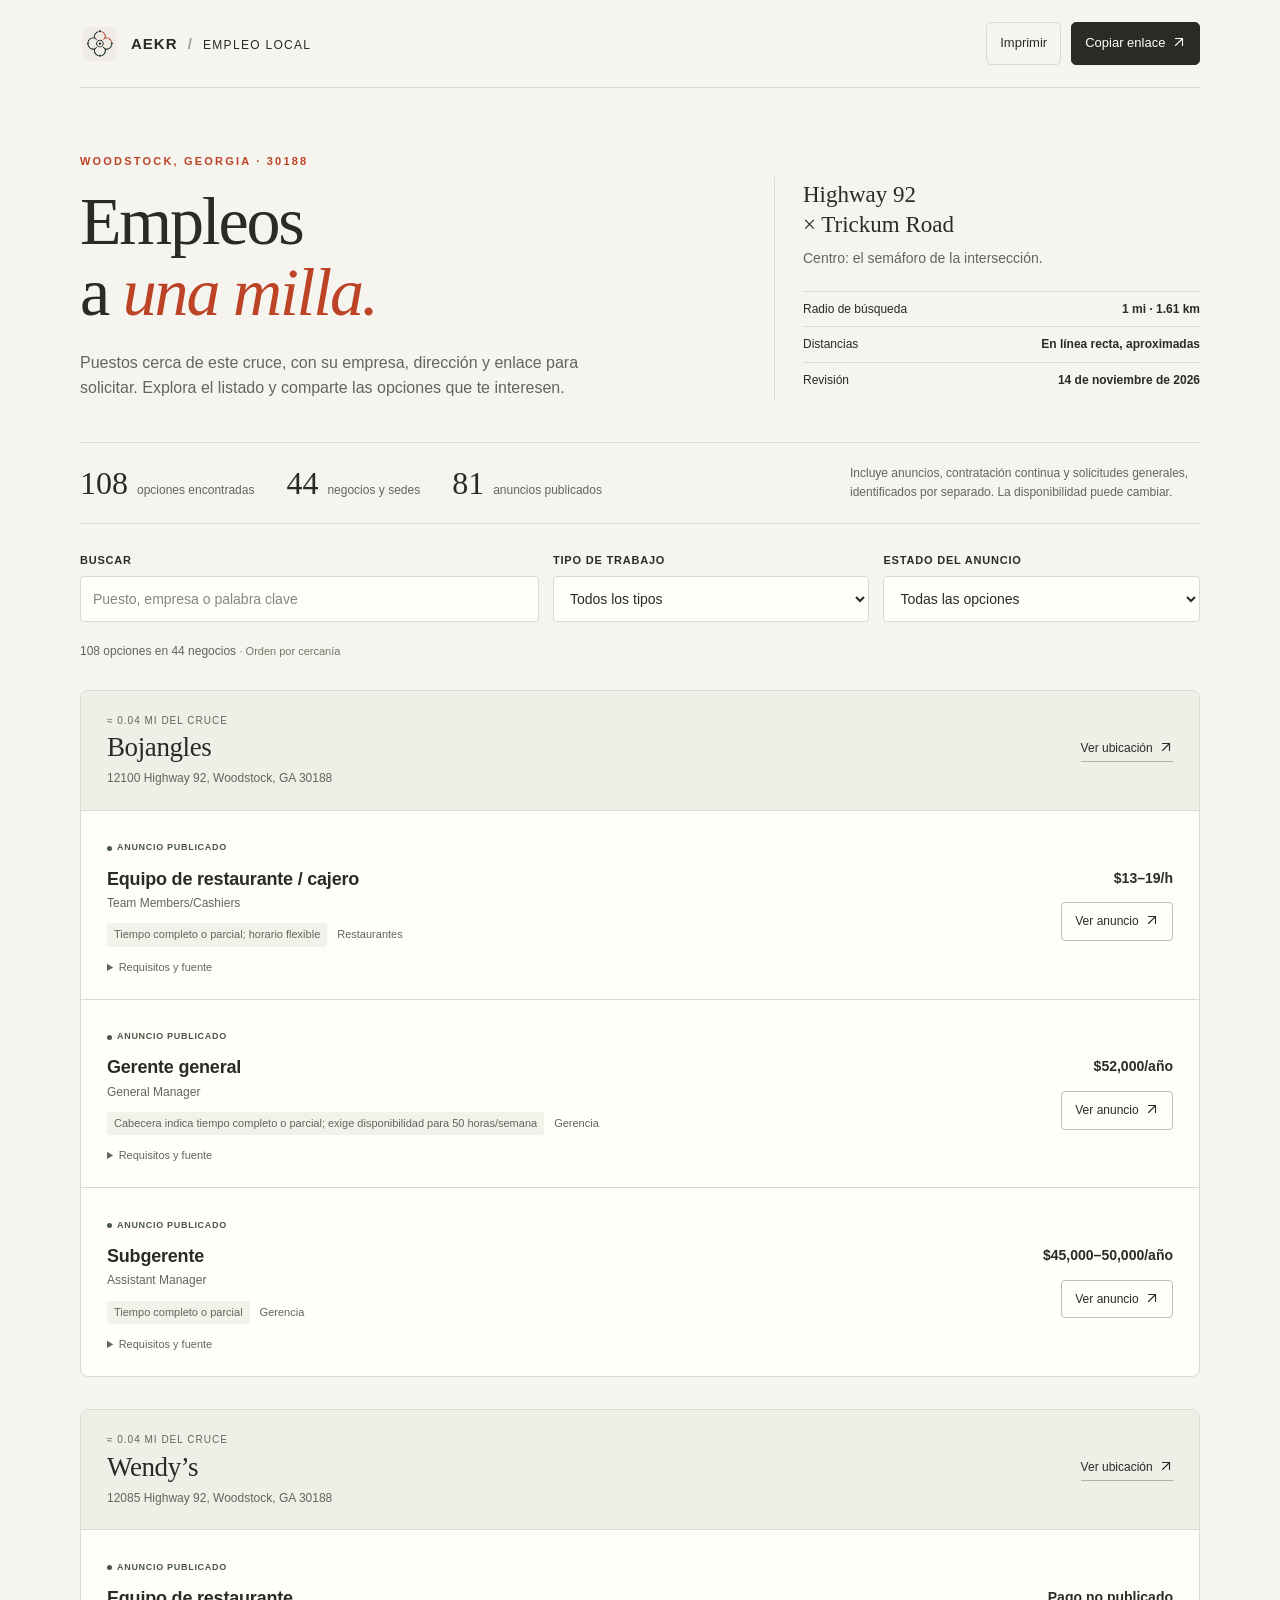
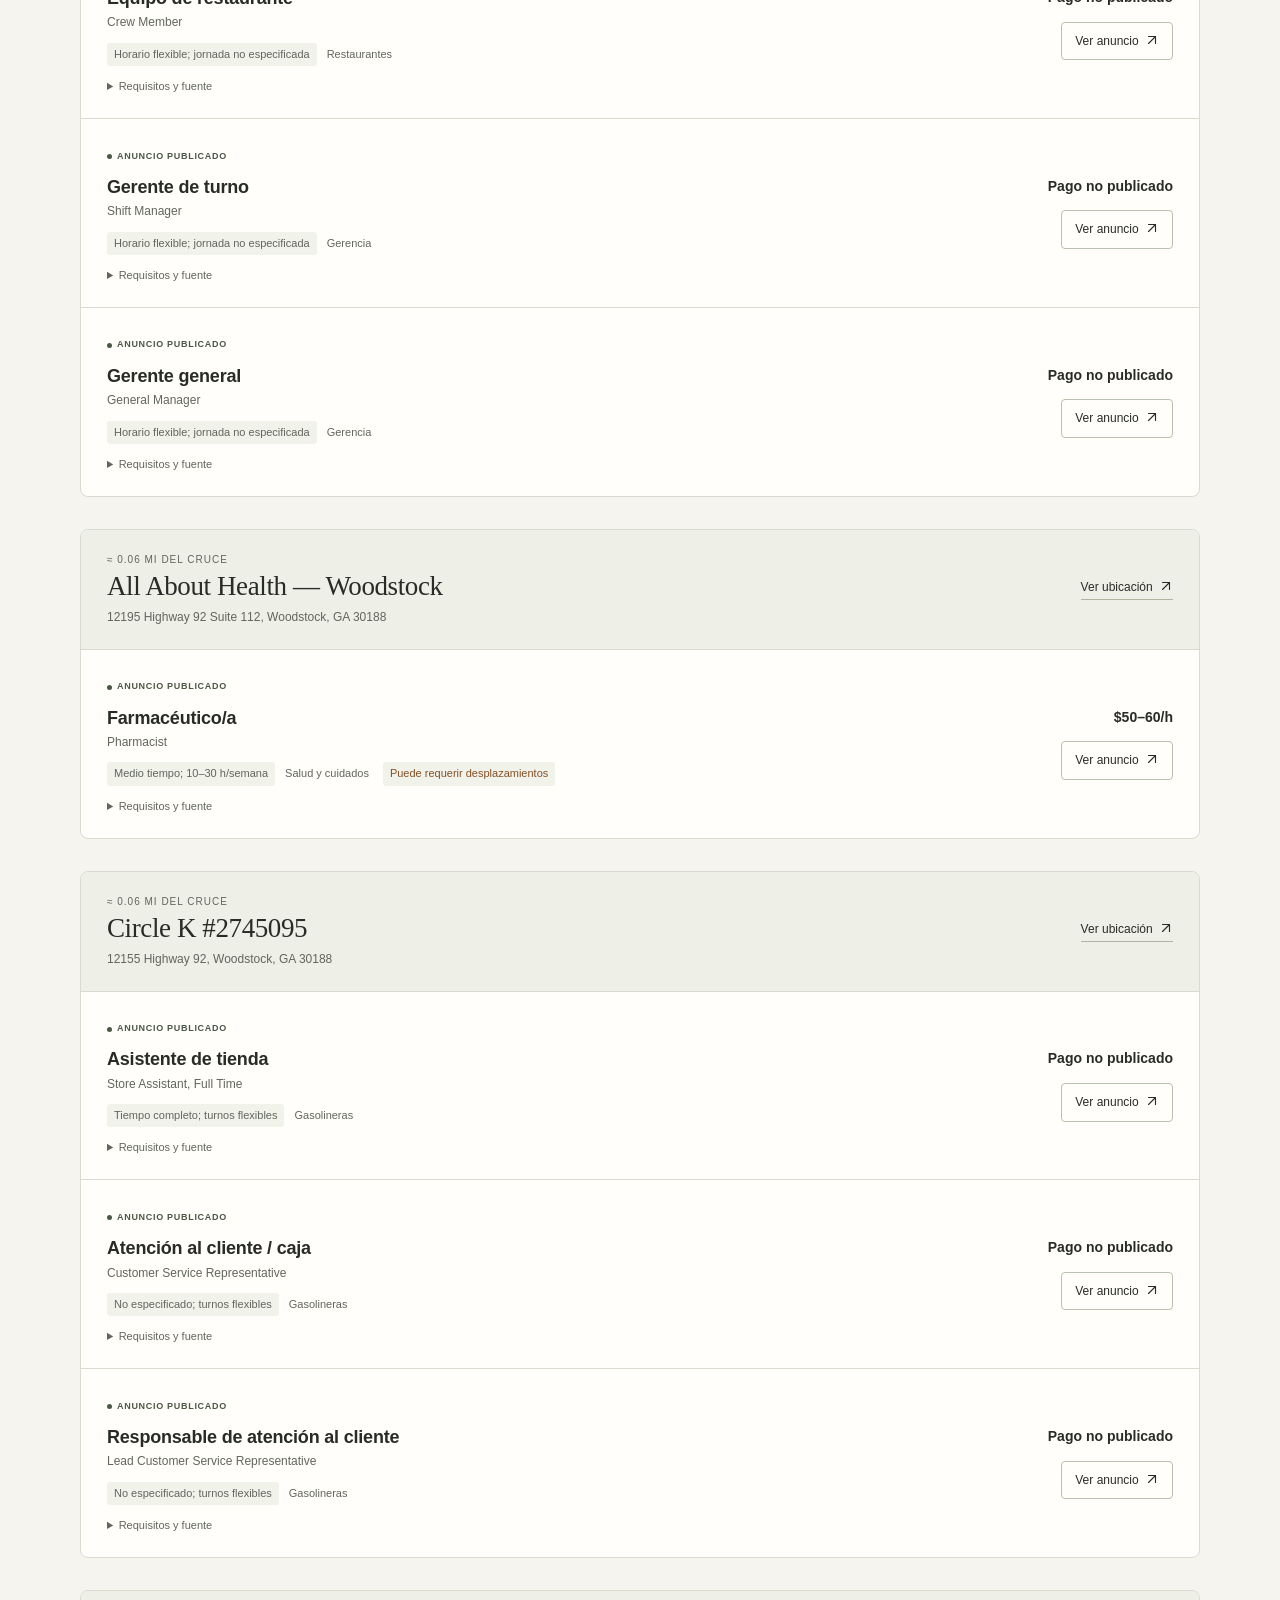
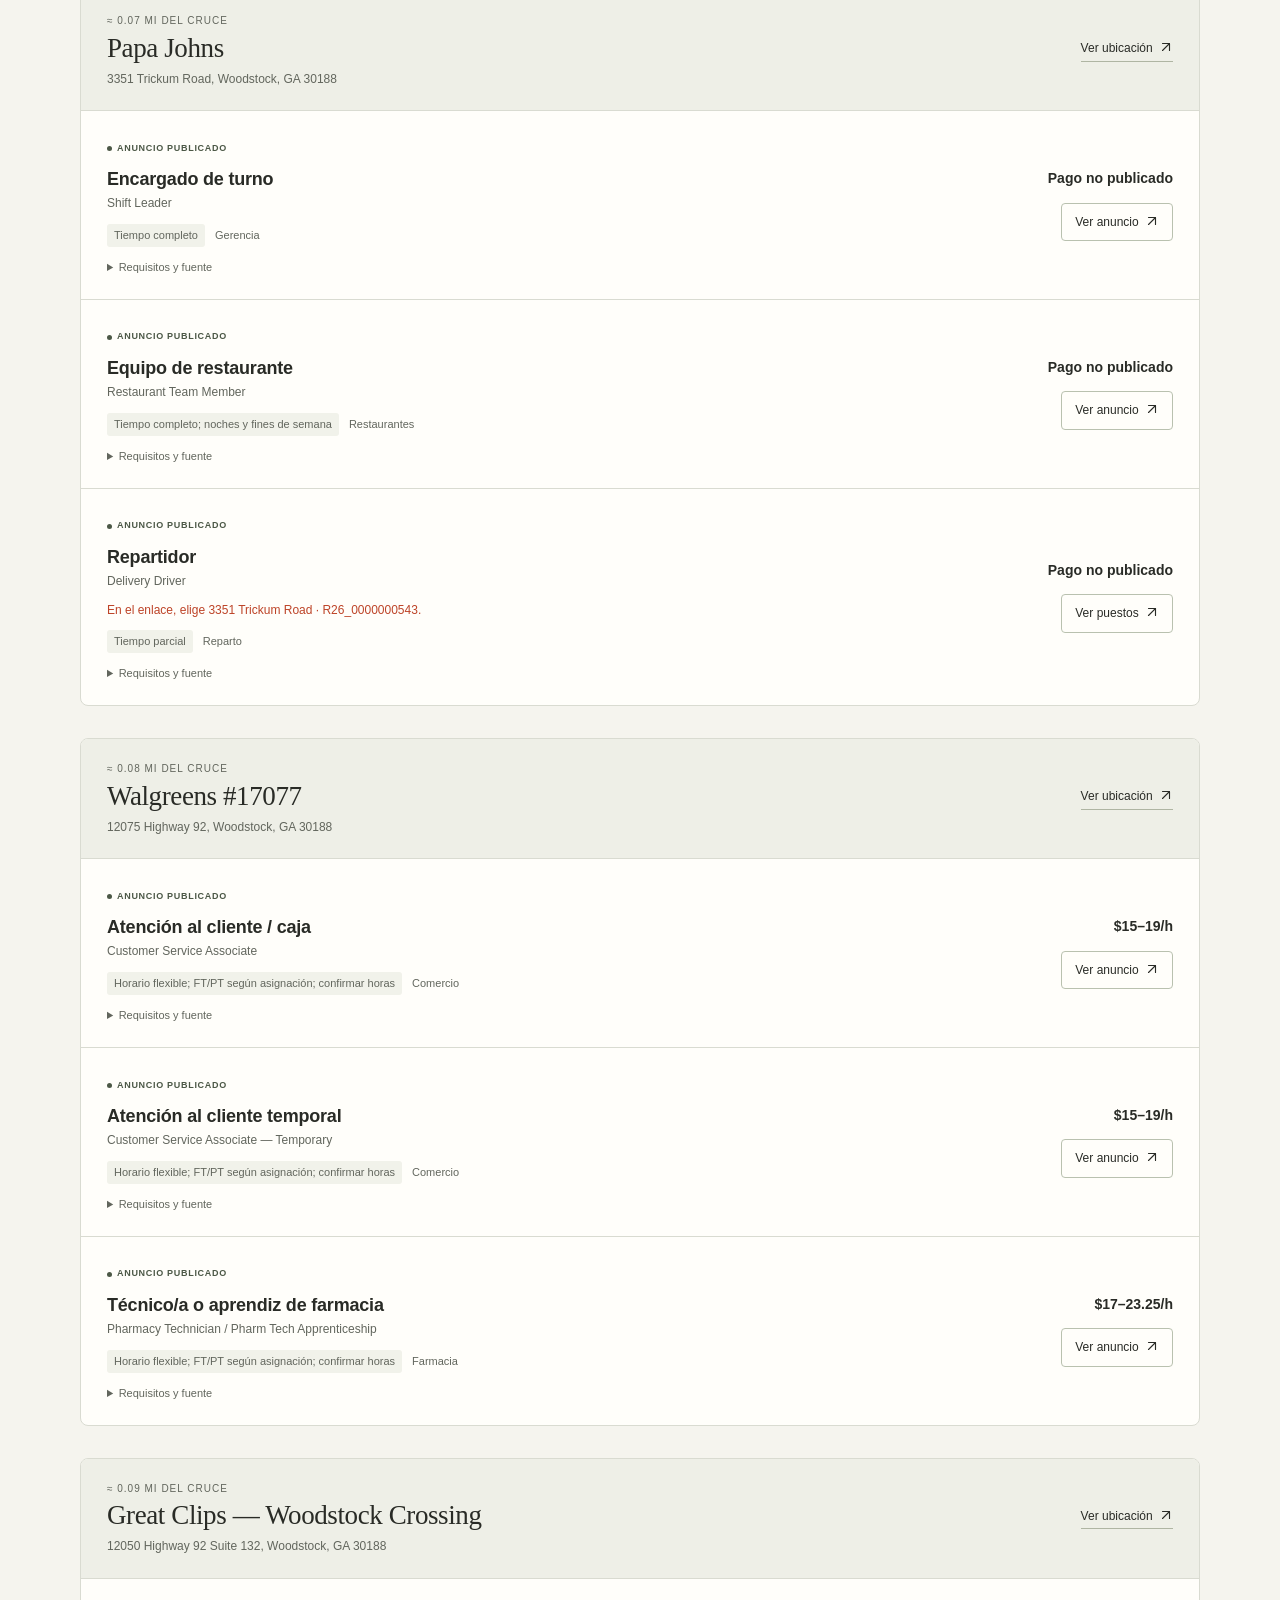
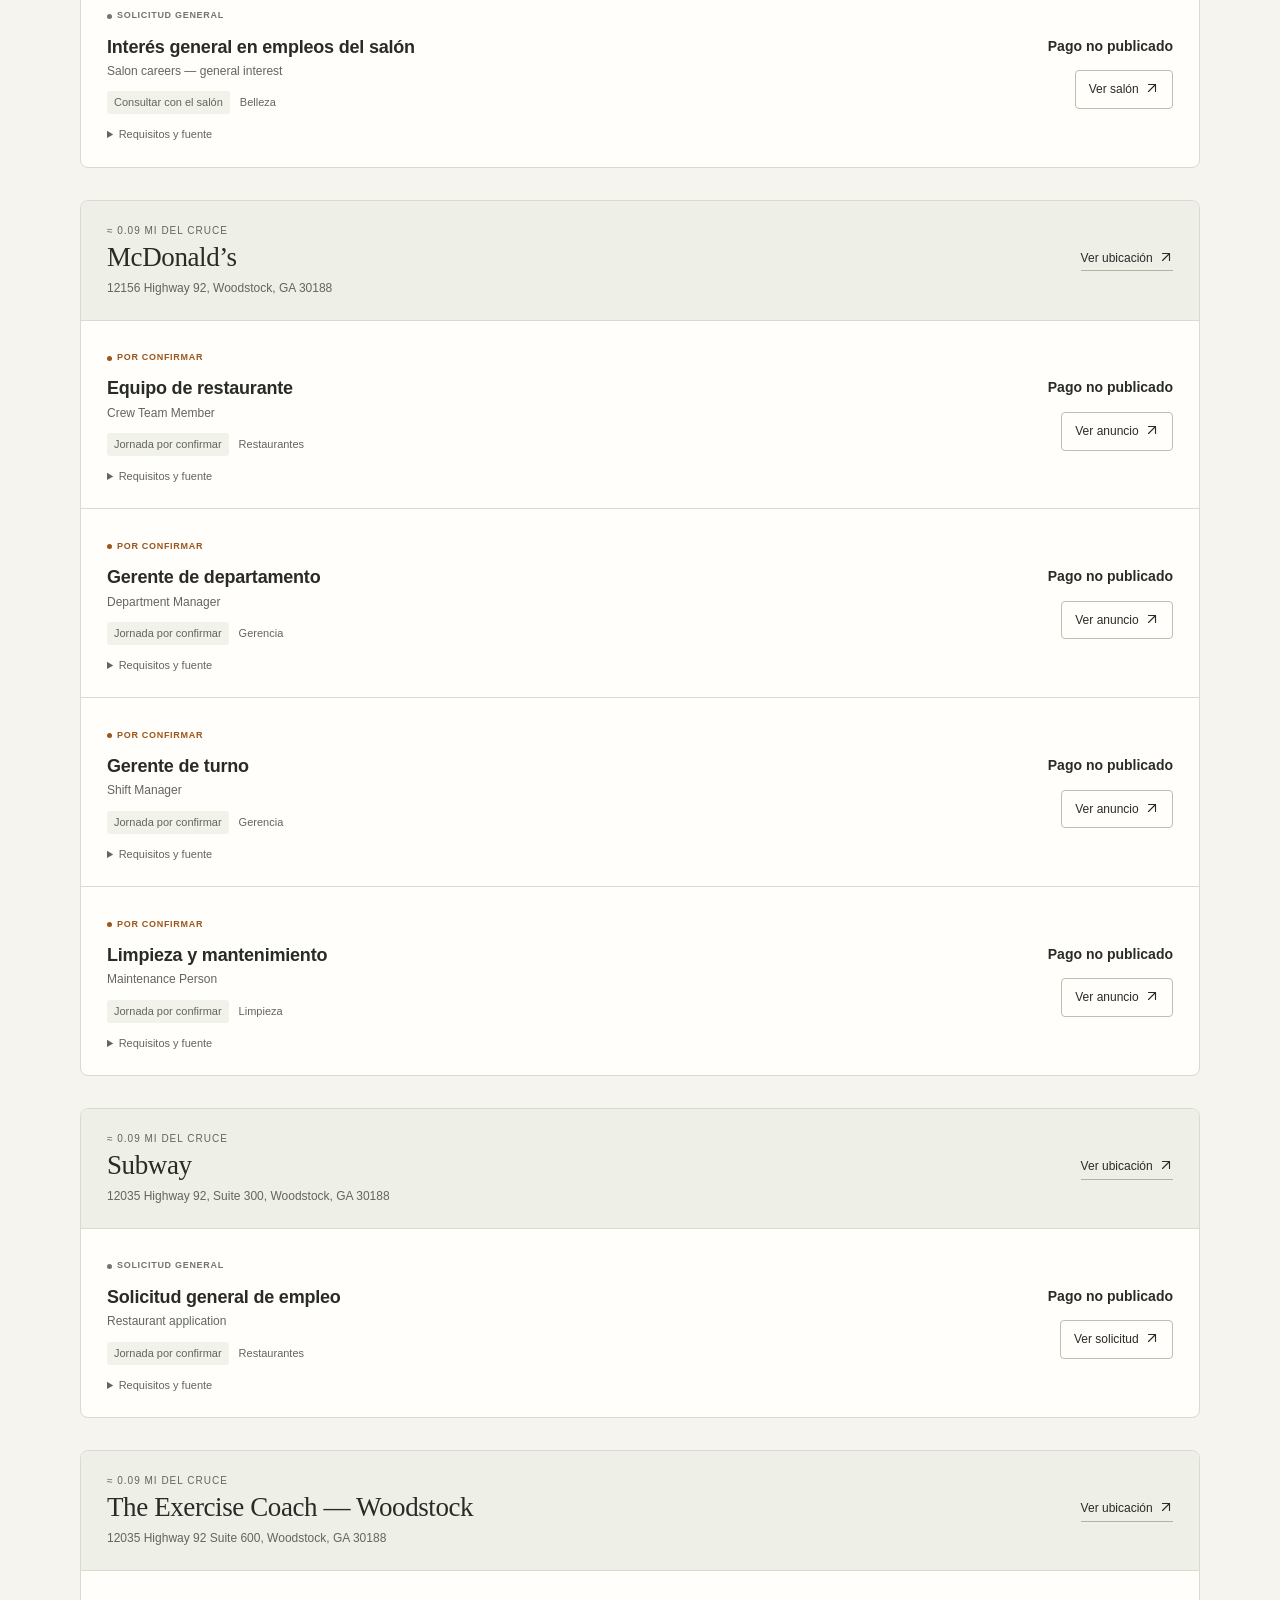
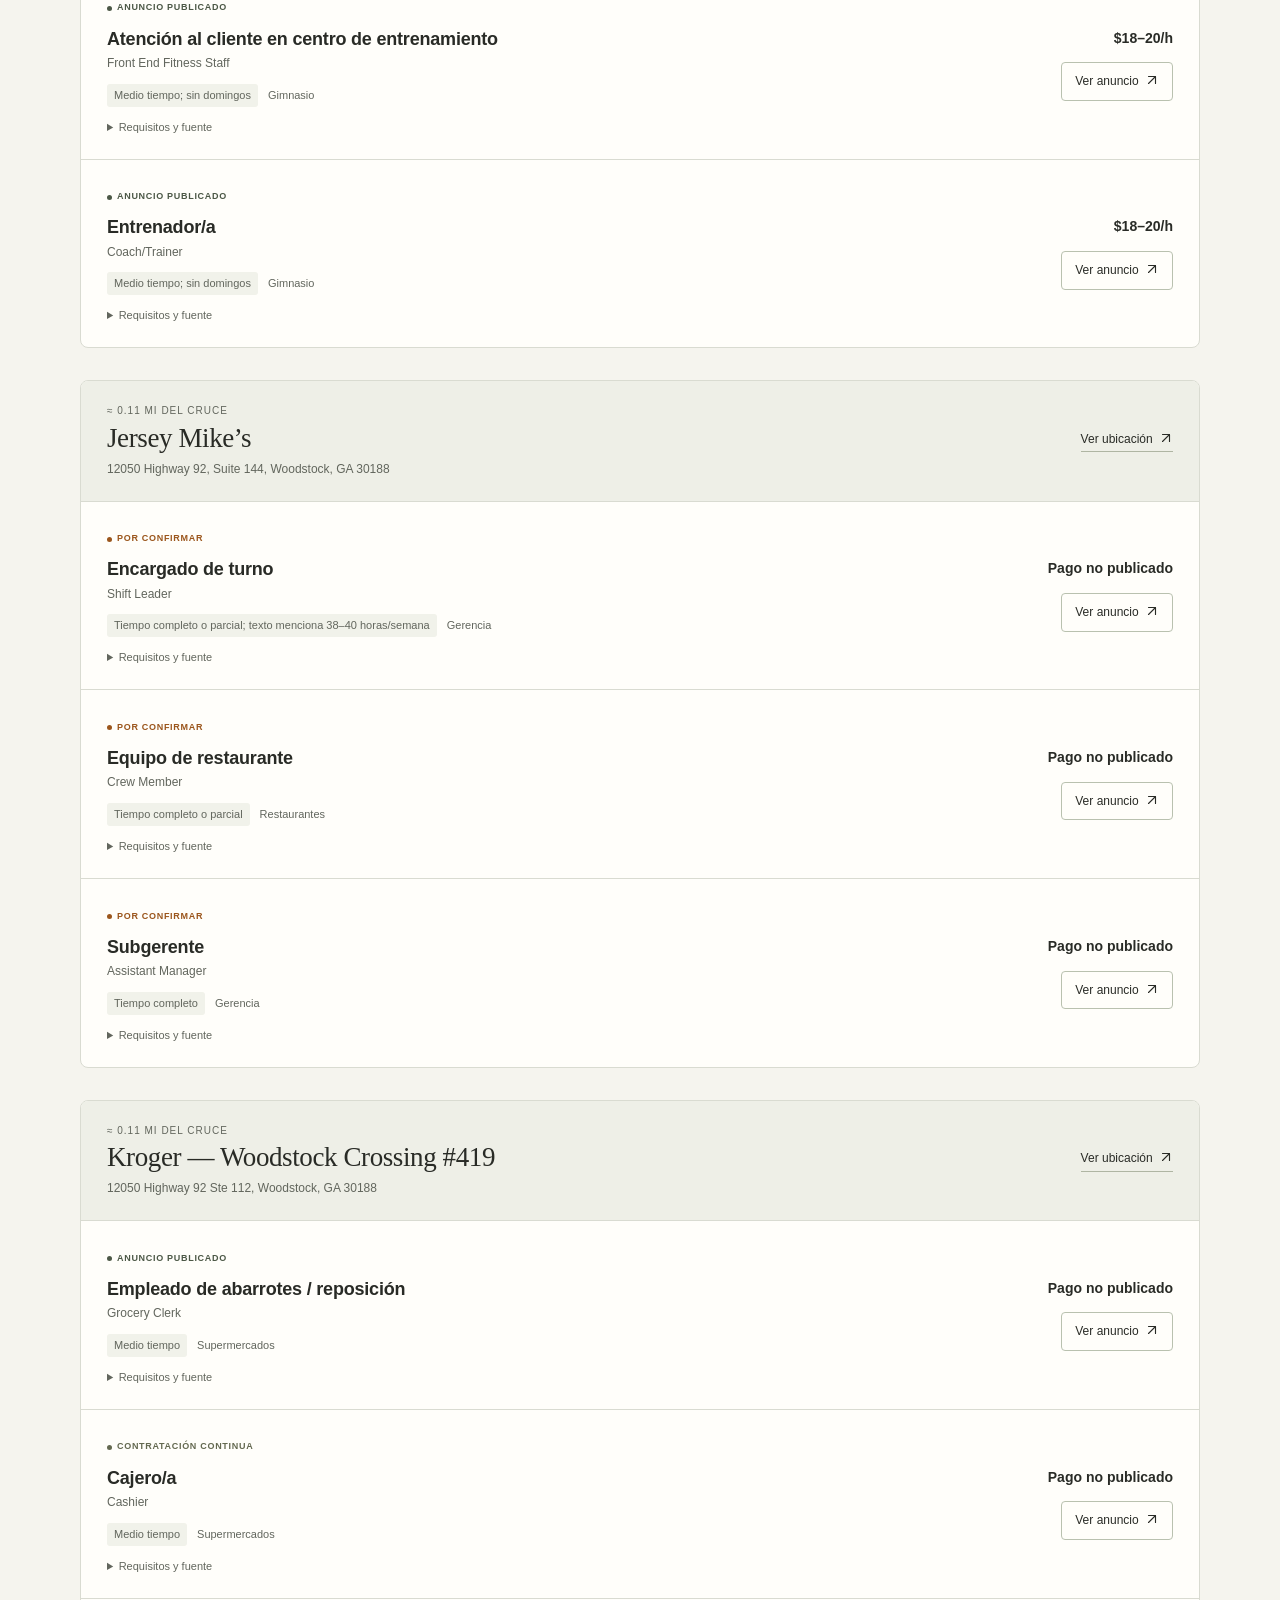
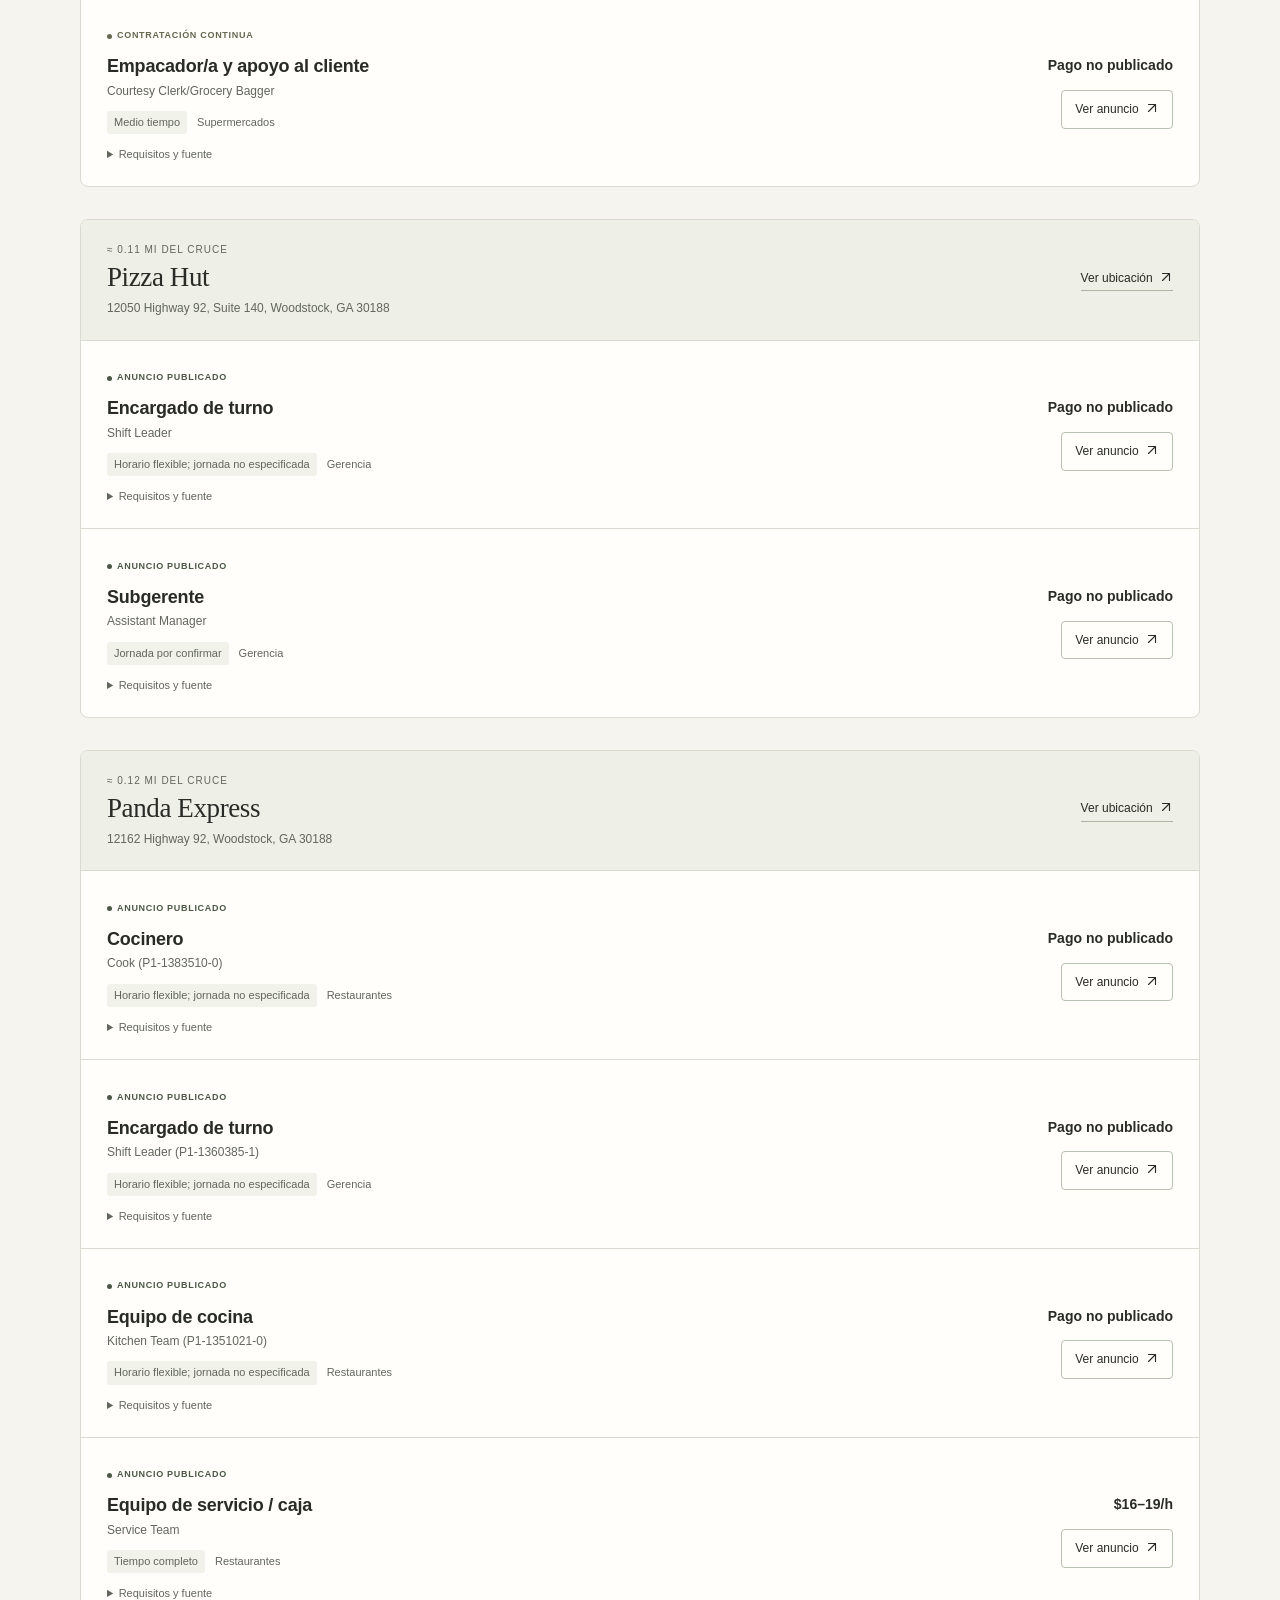
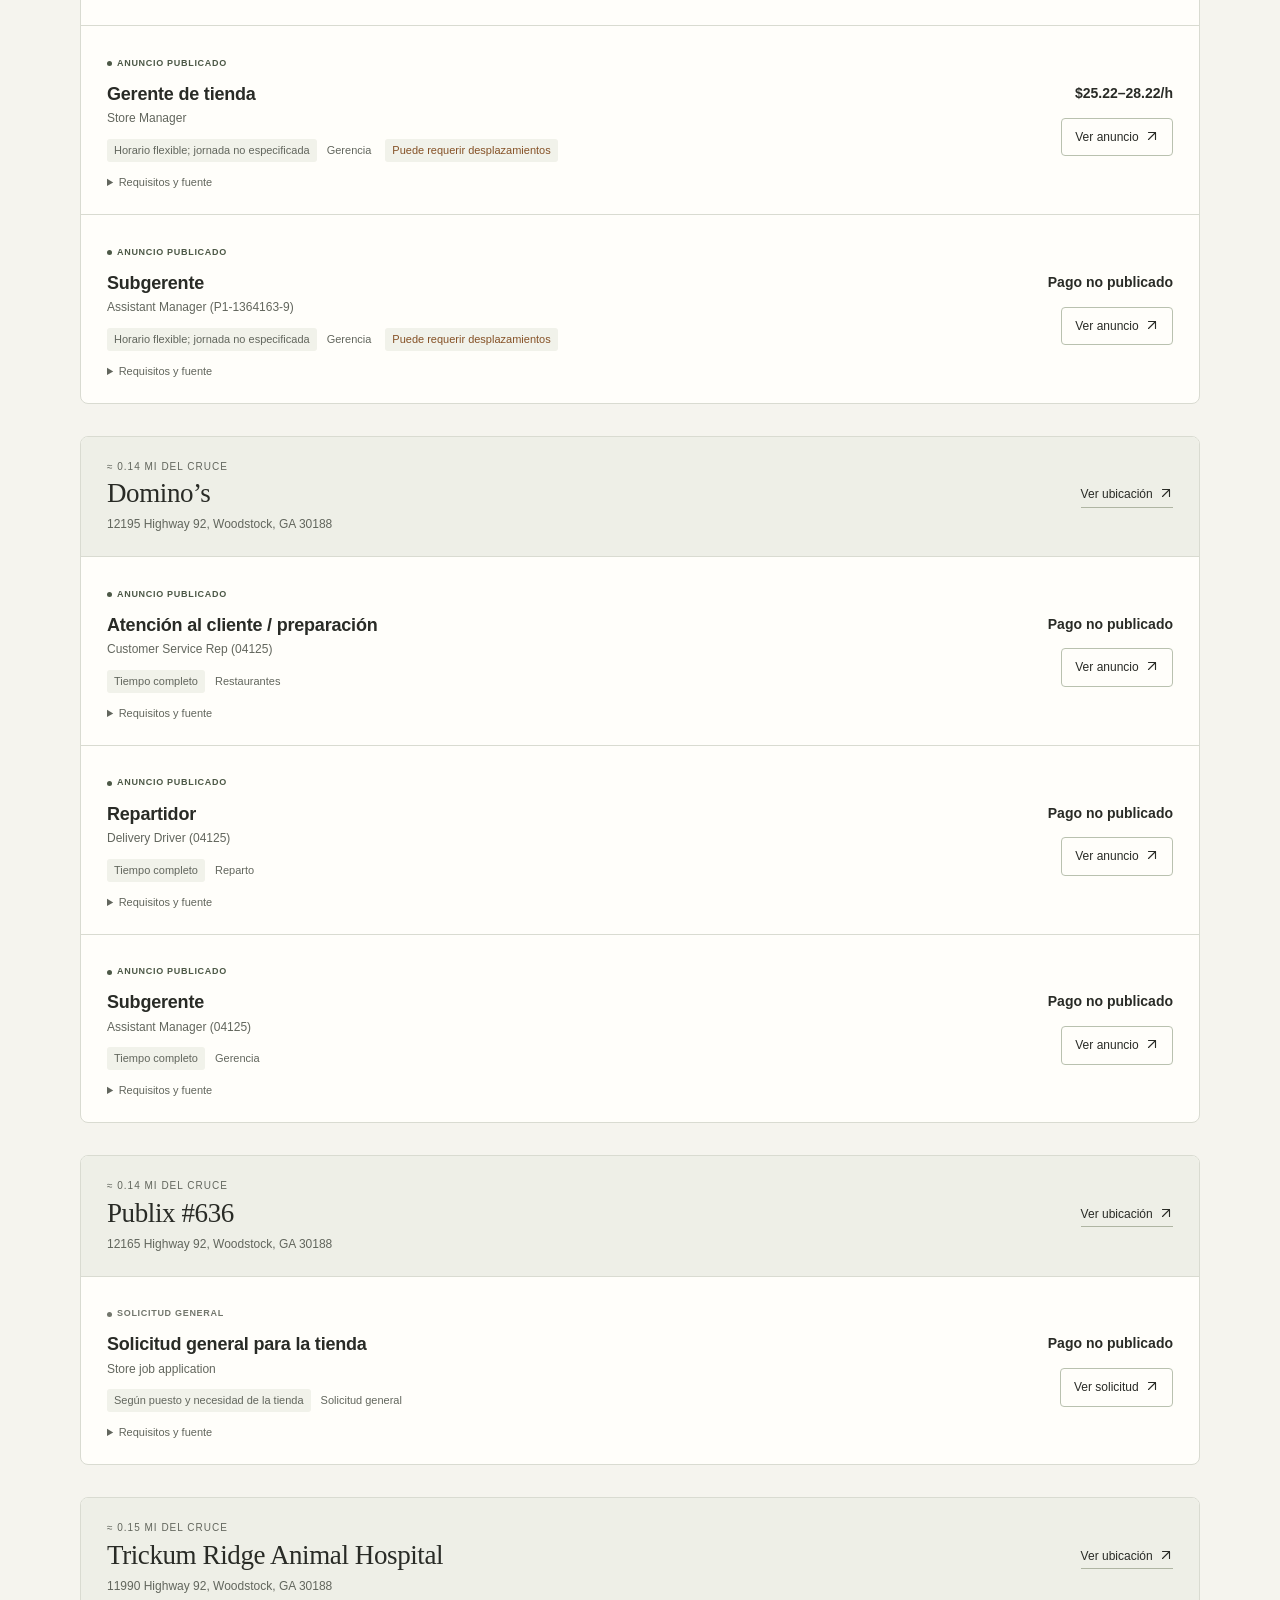
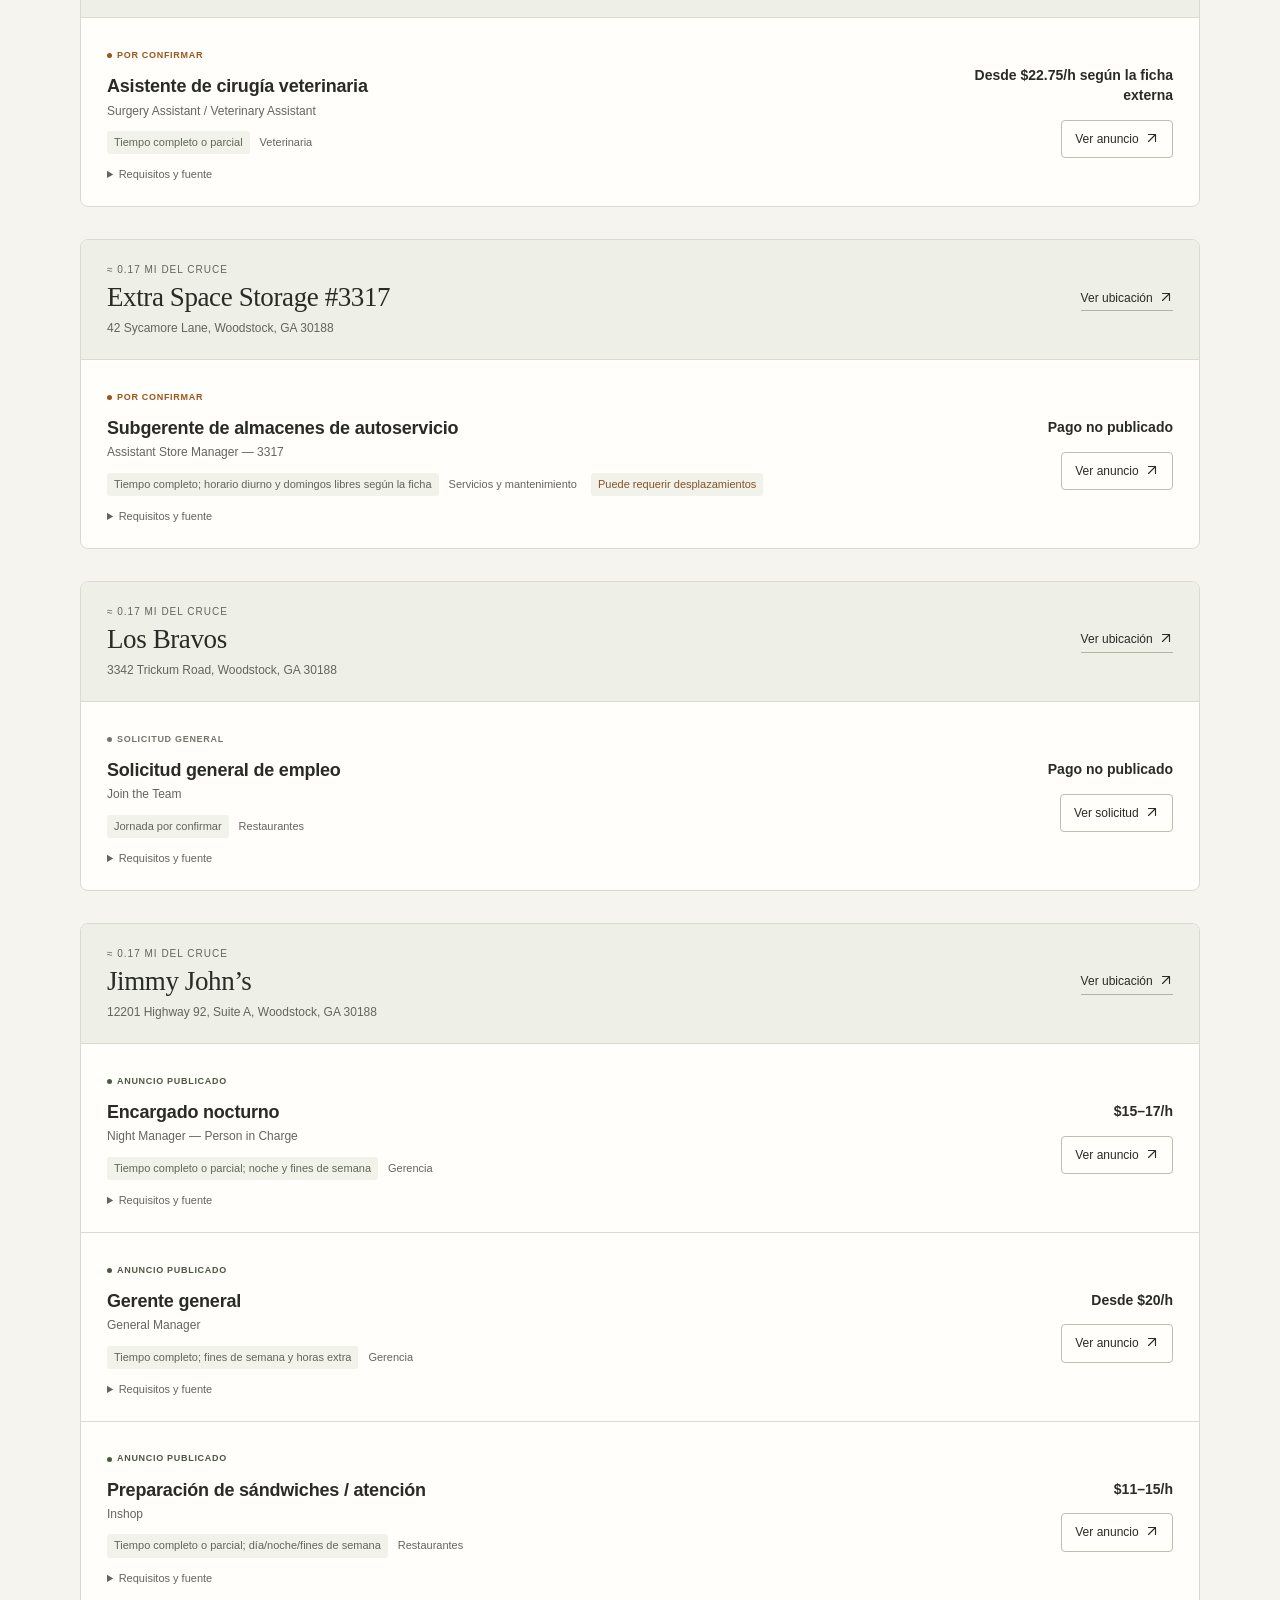
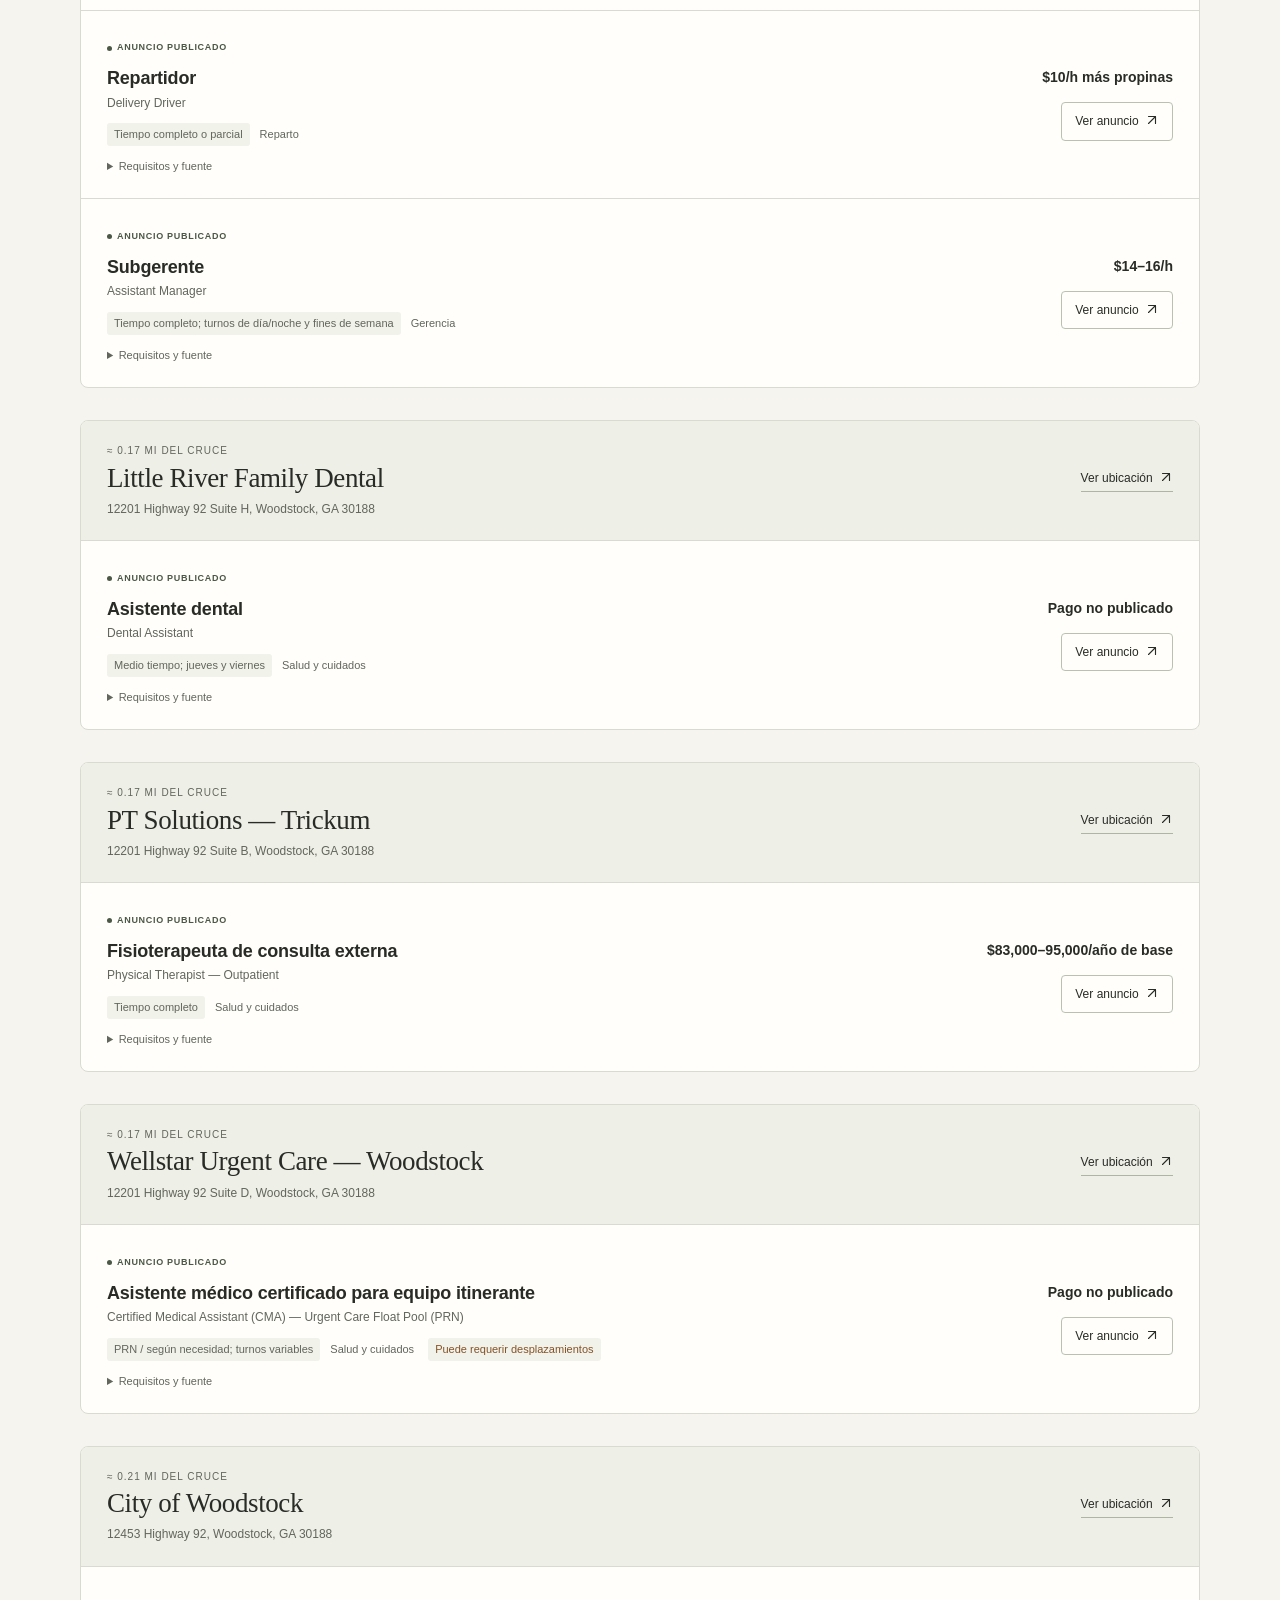
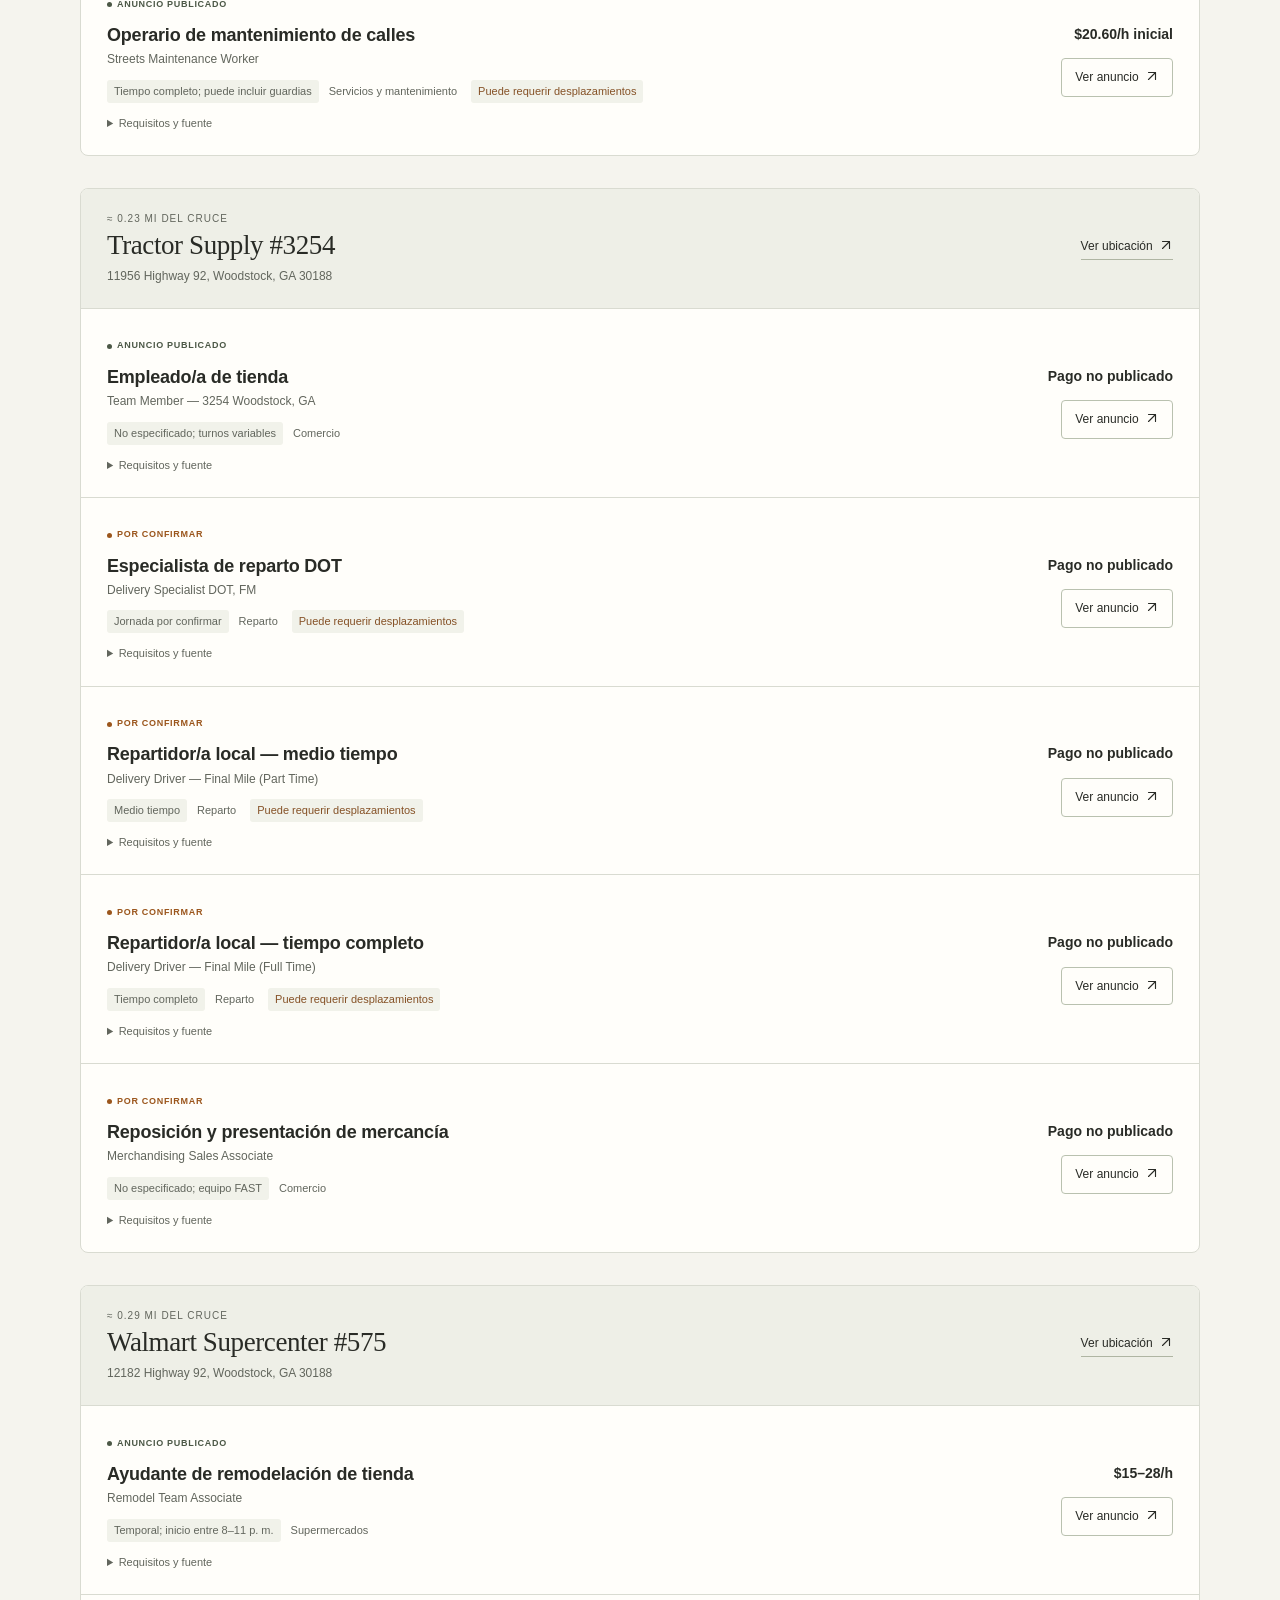
==== commit 15a60d42: "Make copying the current public HTML view direct and portable" ====
--- a/projects/woodstock-jobs/index.html
+++ b/projects/woodstock-jobs/index.html
@@ -10,8 +10,8 @@
   <meta property="og:type" content="website">
   <meta property="og:title" content="Empleos a una milla · Woodstock">
   <meta property="og:description" content="Un listado local para compartir: puestos, empresas y enlaces cerca de Highway 92 × Trickum Road. Por AEKR.">
-  <meta property="og:url" content="https://woodstock-jobs-aekr.edlopezpm.chatgpt.site/">
-  <link rel="canonical" href="https://woodstock-jobs-aekr.edlopezpm.chatgpt.site/">
+  <meta property="og:url" content="https://htmlpreview.github.io/?https://github.com/edlopezpm-ops/Madness/blob/add-woodstock-job-directory-2026-11-14/projects/woodstock-jobs/index.html">
+  <link rel="canonical" href="https://htmlpreview.github.io/?https://github.com/edlopezpm-ops/Madness/blob/add-woodstock-job-directory-2026-11-14/projects/woodstock-jobs/index.html">
   <link rel="icon" href="[data-uri]">
   <style>
     :root{--paper:#f5f4ee;--white:#fffefa;--ink:#292b26;--muted:#62665d;--line:#d9dbd1;--accent:#bd4327;--soft:#e8ecdf;--serif:Georgia,'Times New Roman',serif;--sans:Arial,Helvetica,sans-serif}
@@ -33,7 +33,7 @@
   <a class="skip" href="#listado">Saltar al listado de empleos</a>
   <header class="site-header shell">
     <a class="brand" href="https://aekr.io/" target="_blank" rel="noopener noreferrer" aria-label="AEKR"><img src="[data-uri]" alt="" width="40" height="40"><span>AEKR <span class="brand-divider">/</span> <span class="brand-sub">EMPLEO LOCAL</span></span></a>
-    <div class="header-actions"><button class="quiet-button print-button" id="print" type="button">Imprimir</button><button class="quiet-button share-button" id="share" type="button">Compartir <svg class="external-icon" viewBox="0 0 16 16" aria-hidden="true" fill="none"><path d="M4 12 12 4M4 4h8v8" stroke="currentColor" stroke-width="1.3" stroke-linecap="round" stroke-linejoin="round"/></svg></button></div>
+    <div class="header-actions"><button class="quiet-button print-button" id="print" type="button">Imprimir</button><button class="quiet-button share-button" id="share" type="button">Copiar enlace <svg class="external-icon" viewBox="0 0 16 16" aria-hidden="true" fill="none"><path d="M4 12 12 4M4 4h8v8" stroke="currentColor" stroke-width="1.3" stroke-linecap="round" stroke-linejoin="round"/></svg></button></div>
   </header>
   <main class="shell">
     <section class="hero" aria-labelledby="page-title">
@@ -1920,12 +1920,12 @@
       <p><strong>Ubicación.</strong> Se utiliza un radio de una milla alrededor de 34.087713, −84.484590, el <a href="https://geocode.arcgis.com/arcgis/rest/services/World/GeocodeServer/findAddressCandidates?SingleLine=Highway+92+and+Trickum+Road%2C+Woodstock%2C+GA+30188&amp;f=json&amp;outFields=Match_addr%2CAddr_type&amp;maxLocations=3" target="_blank" rel="noopener noreferrer">cruce Highway 92 × Trickum Road</a>. Las distancias se calculan entre coordenadas del cruce y de cada negocio; son aproximadas. La ruta por calles o a pie puede ser mayor.</p>
       <p><strong>Sueldos.</strong> Se muestran solo cuando el anuncio los publica, en dólares de Estados Unidos. Un rango o un importe “hasta” no equivale al sueldo inicial. Los ingresos que incluyen propinas se identifican expresamente. FT significa tiempo completo y PT, tiempo parcial.</p>
       <p><strong>Cobertura.</strong> Se revisaron portales de empresas y bolsas de empleo. Pueden existir contrataciones locales no anunciadas en internet. Las ofertas de varias sucursales incluyen una nota para que confirmes el lugar de trabajo.</p>
-      <p><a href="https://github.com/edlopezpm-ops/Madness/tree/main/projects/woodstock-jobs" target="_blank" rel="noopener noreferrer">Consultar datos y documentación de la búsqueda <svg class="external-icon" viewBox="0 0 16 16" aria-hidden="true" fill="none"><path d="M4 12 12 4M4 4h8v8" stroke="currentColor" stroke-width="1.3" stroke-linecap="round" stroke-linejoin="round"/></svg></a></p>
+      <p><a href="https://github.com/edlopezpm-ops/Madness/tree/add-woodstock-job-directory-2026-11-14/projects/woodstock-jobs" target="_blank" rel="noopener noreferrer">Consultar datos y documentación de la búsqueda <svg class="external-icon" viewBox="0 0 16 16" aria-hidden="true" fill="none"><path d="M4 12 12 4M4 4h8v8" stroke="currentColor" stroke-width="1.3" stroke-linecap="round" stroke-linejoin="round"/></svg></a></p>
     </div></details>
   </main>
-  <footer class="site-footer shell"><div><span class="footer-wordmark">AEKR<b>·</b></span><br>Información local, enlaces directos.</div><div><span>Woodstock · 14 nov 2026</span><br><a href="https://github.com/edlopezpm-ops/Madness/tree/main/projects/woodstock-jobs" target="_blank" rel="noopener noreferrer">Fuente en GitHub <svg class="external-icon" viewBox="0 0 16 16" aria-hidden="true" fill="none"><path d="M4 12 12 4M4 4h8v8" stroke="currentColor" stroke-width="1.3" stroke-linecap="round" stroke-linejoin="round"/></svg></a><a href="#page-title">Volver arriba ↑</a></div></footer>
+  <footer class="site-footer shell"><div><span class="footer-wordmark">AEKR<b>·</b></span><br>Información local, enlaces directos.</div><div><span>Woodstock · 14 nov 2026</span><br><a href="https://github.com/edlopezpm-ops/Madness/tree/add-woodstock-job-directory-2026-11-14/projects/woodstock-jobs" target="_blank" rel="noopener noreferrer">Fuente en GitHub <svg class="external-icon" viewBox="0 0 16 16" aria-hidden="true" fill="none"><path d="M4 12 12 4M4 4h8v8" stroke="currentColor" stroke-width="1.3" stroke-linecap="round" stroke-linejoin="round"/></svg></a><a href="#page-title">Volver arriba ↑</a></div></footer>
   <div class="toast" id="toast" role="status" hidden></div>
-  <dialog class="copy-dialog" id="copy-dialog"><h2>Comparte el listado</h2><p>Copia este enlace y envíalo a quien quieras.</p><input id="share-url" type="url" readonly value="https://woodstock-jobs-aekr.edlopezpm.chatgpt.site/" aria-label="Enlace público del listado"><form method="dialog"><button class="quiet-button" type="submit">Cerrar</button></form></dialog>
+  <dialog class="copy-dialog" id="copy-dialog"><h2>Comparte el listado</h2><p>Copia este enlace y envíalo a quien quieras.</p><input id="share-url" type="url" readonly value="https://htmlpreview.github.io/?https://github.com/edlopezpm-ops/Madness/blob/add-woodstock-job-directory-2026-11-14/projects/woodstock-jobs/index.html" aria-label="Enlace público del listado"><form method="dialog"><button class="quiet-button" type="submit">Cerrar</button></form></dialog>
   <script>
     (() => {
       'use strict';
@@ -1964,11 +1964,8 @@
       let toastTimer;
       function toast(message) { clearTimeout(toastTimer); $('toast').textContent = message; $('toast').hidden = false; toastTimer = setTimeout(() => { $('toast').hidden = true; }, 3500); }
       $('share').addEventListener('click', async () => {
-        const url = 'https://woodstock-jobs-aekr.edlopezpm.chatgpt.site/';
-        if (navigator.share) {
-          try { await navigator.share({ title: document.title, text: 'Empleos cerca de Highway 92 y Trickum Road, Woodstock.', url }); return; }
-          catch (error) { if (error.name === 'AbortError') return; }
-        }
+        const url = location.hostname === 'htmlpreview.github.io' ? location.href.split('#')[0] : 'https://htmlpreview.github.io/?https://github.com/edlopezpm-ops/Madness/blob/add-woodstock-job-directory-2026-11-14/projects/woodstock-jobs/index.html';
+        $('share-url').value = url;
         try { await navigator.clipboard.writeText(url); toast('Enlace copiado. Ya puedes compartirlo.'); }
         catch (_) { $('copy-dialog').showModal(); $('share-url').select(); }
       });
